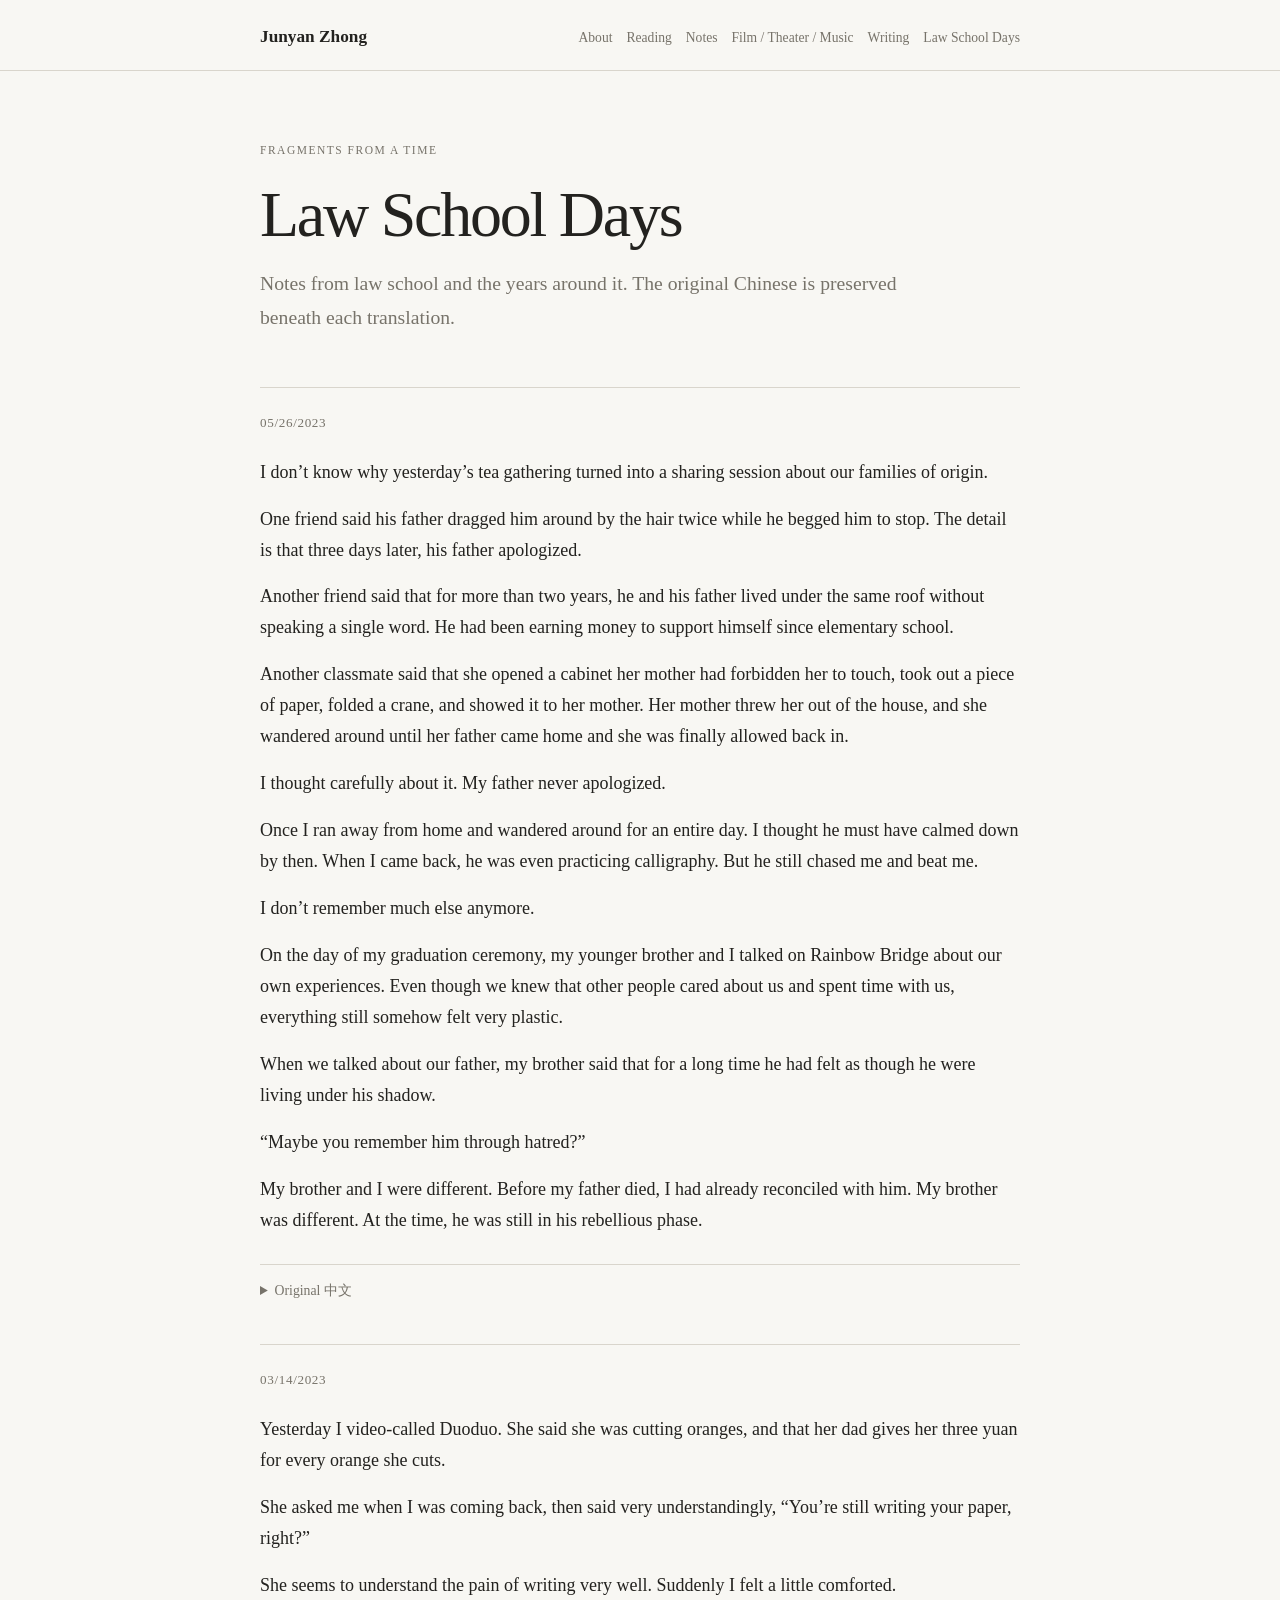
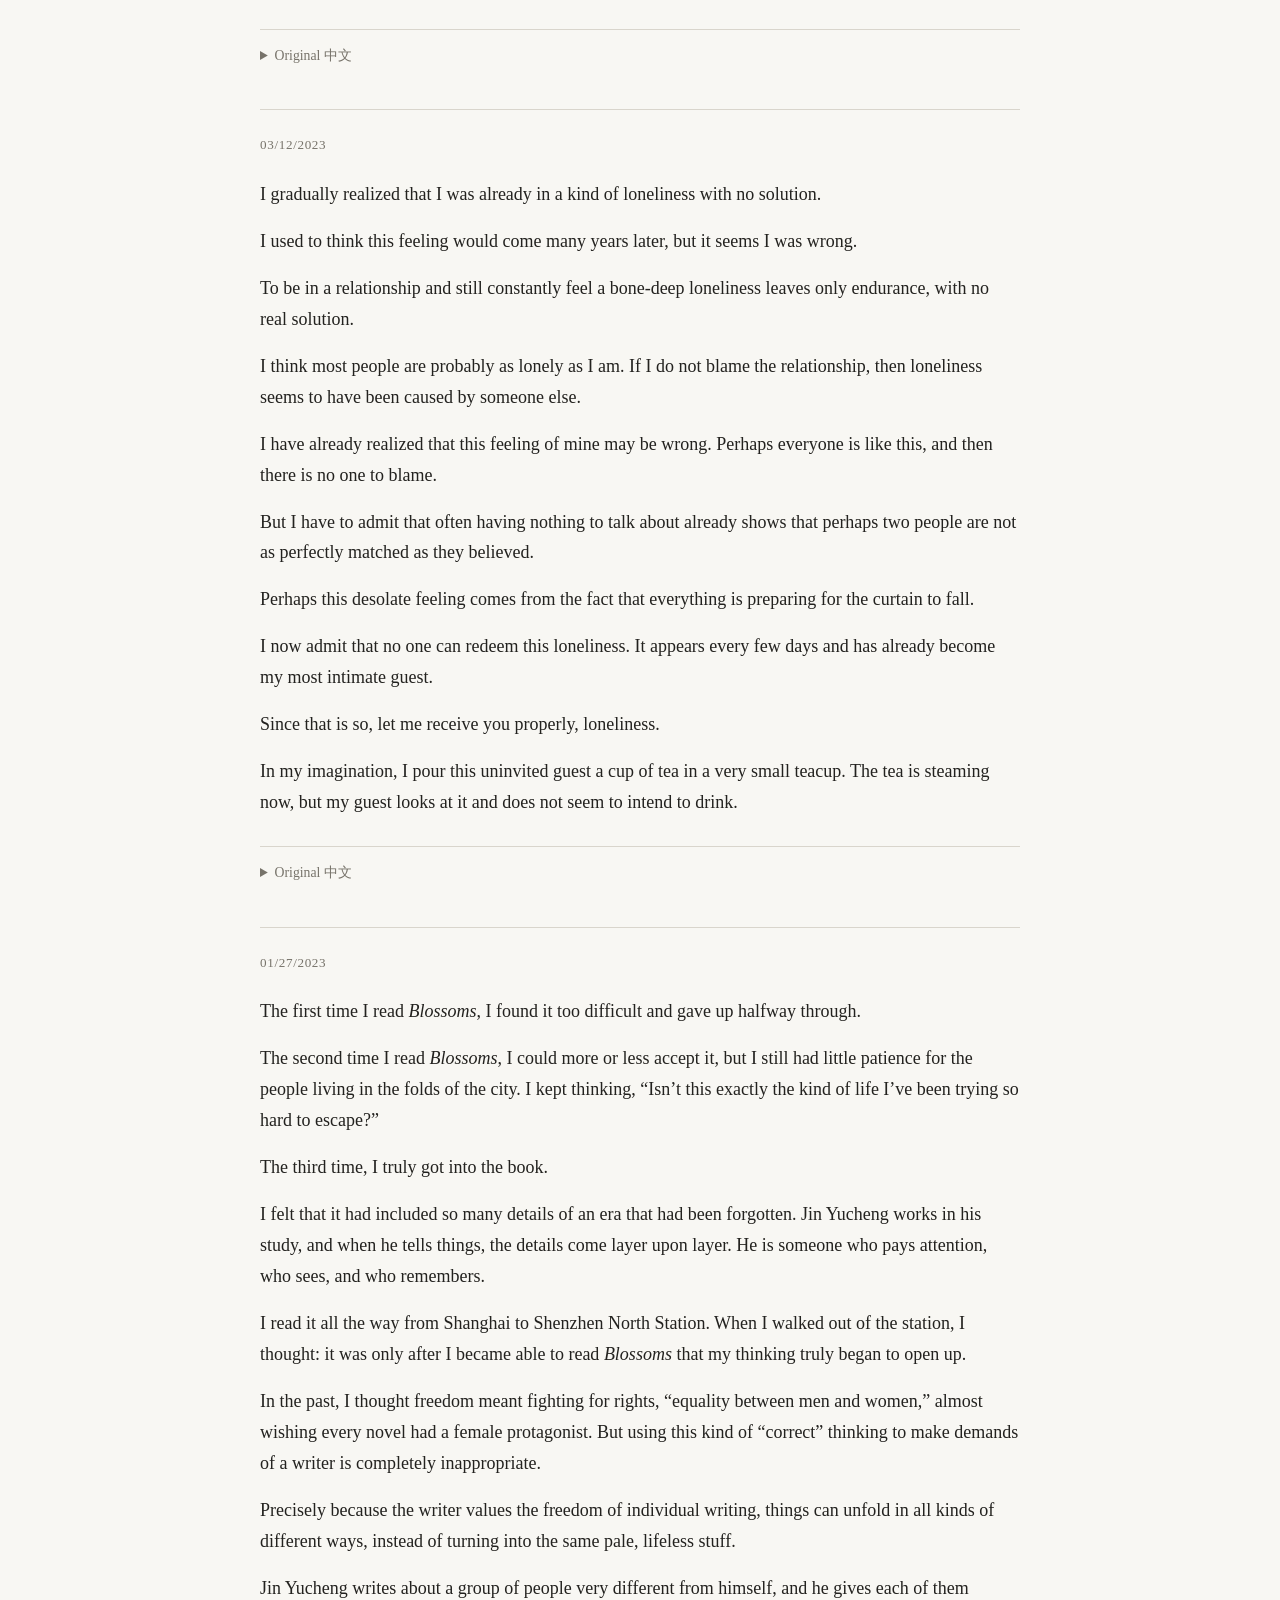
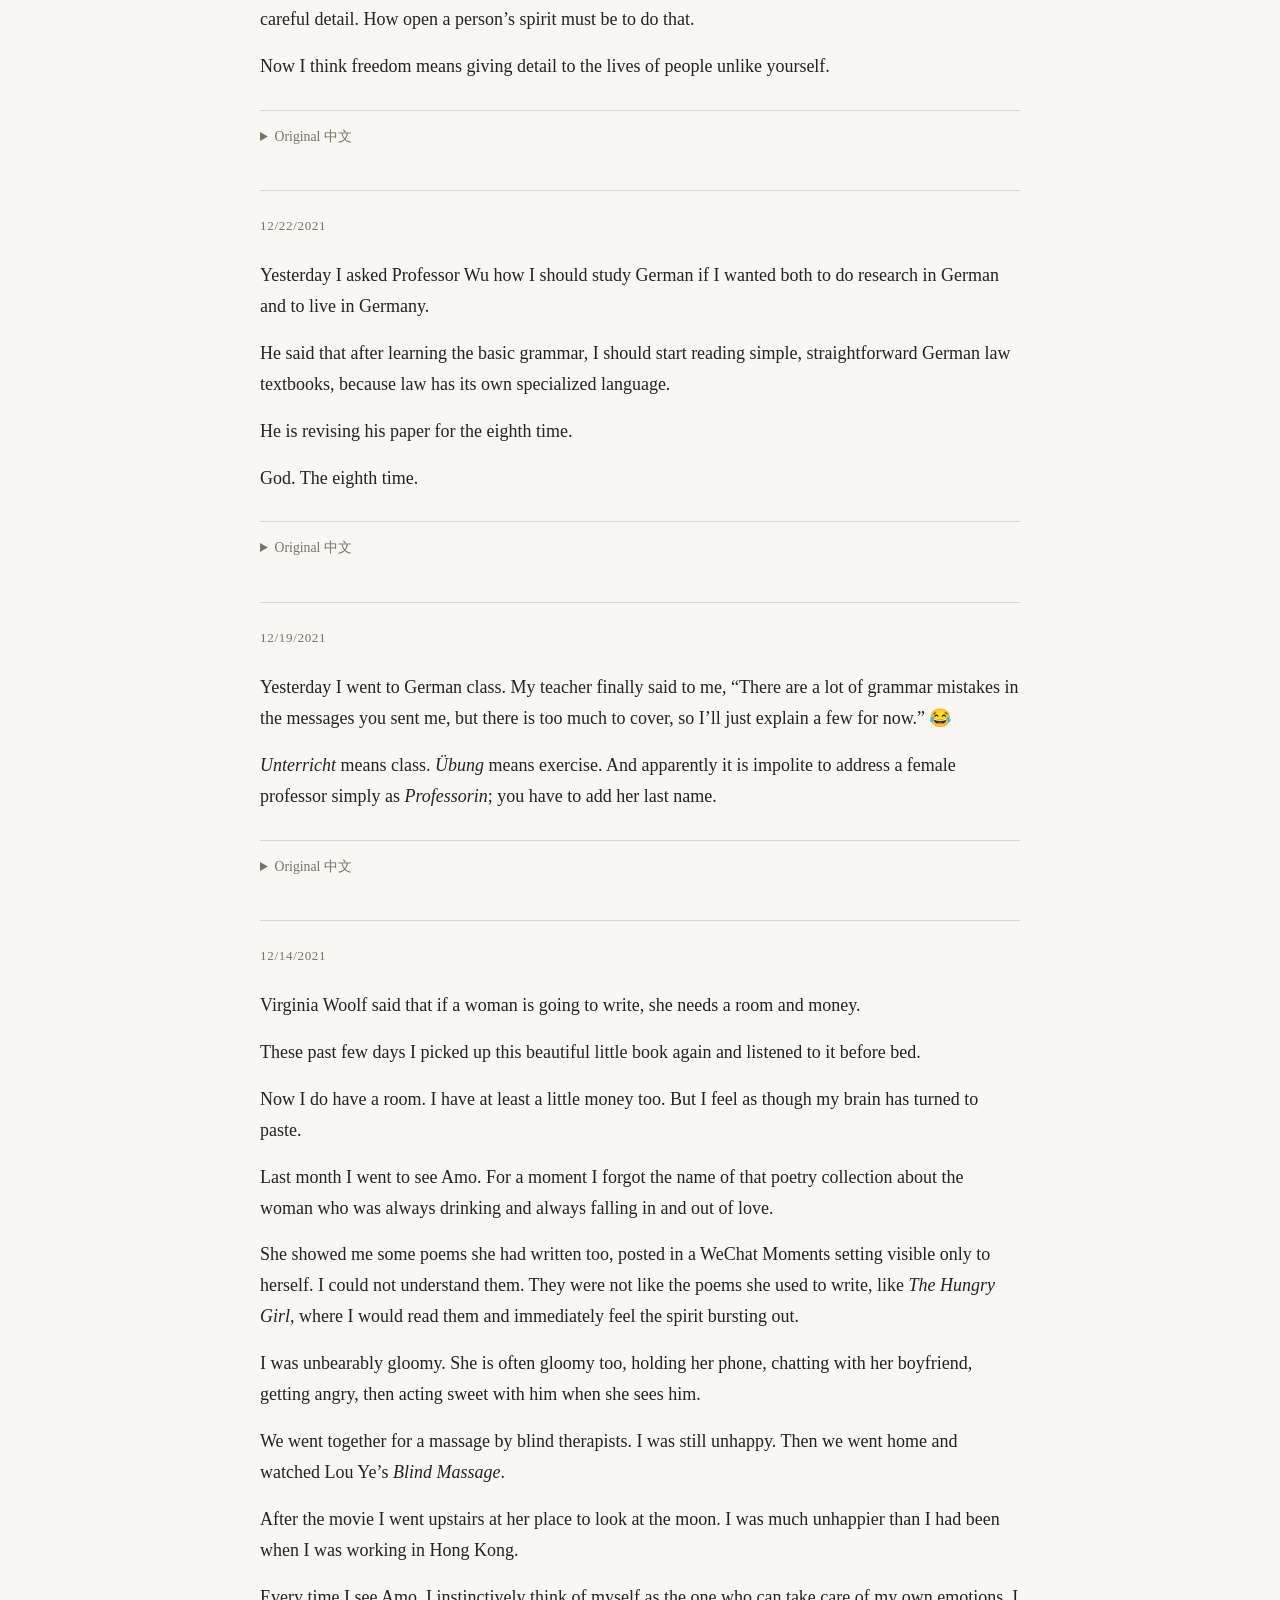
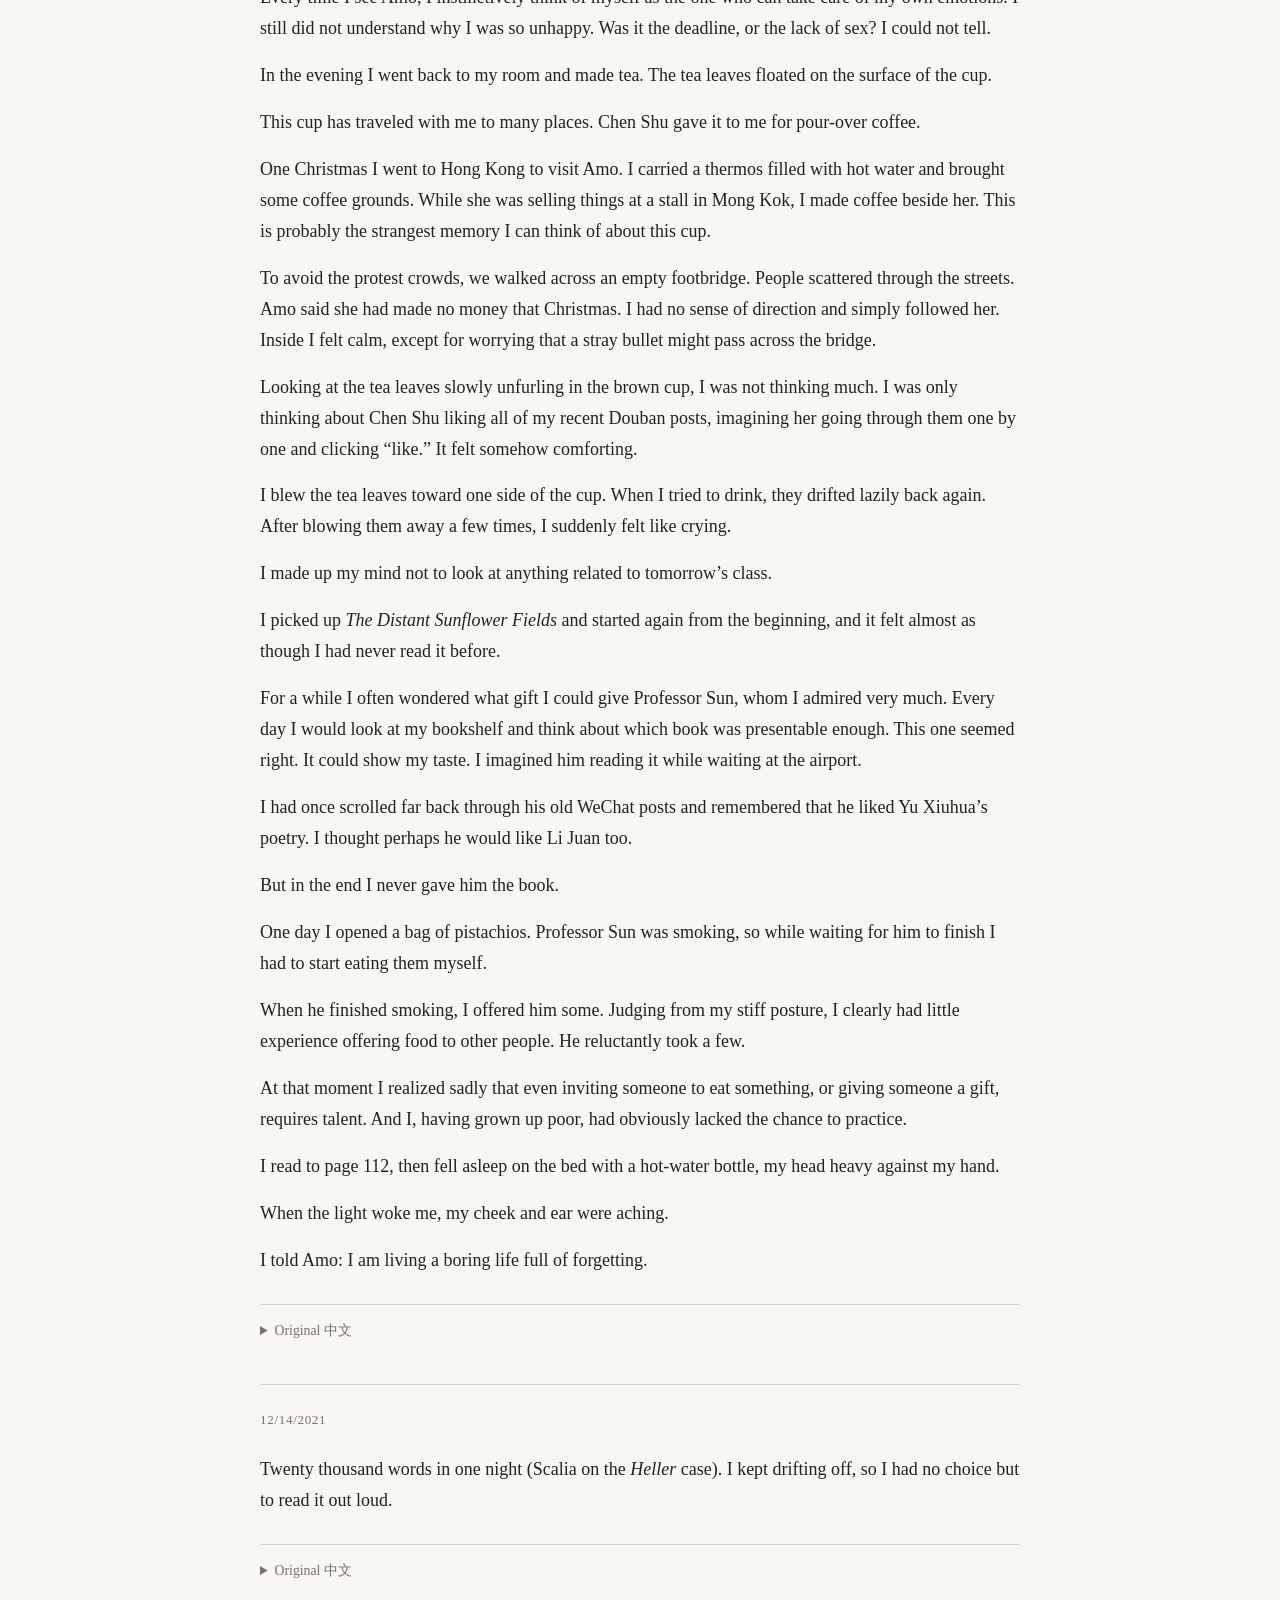
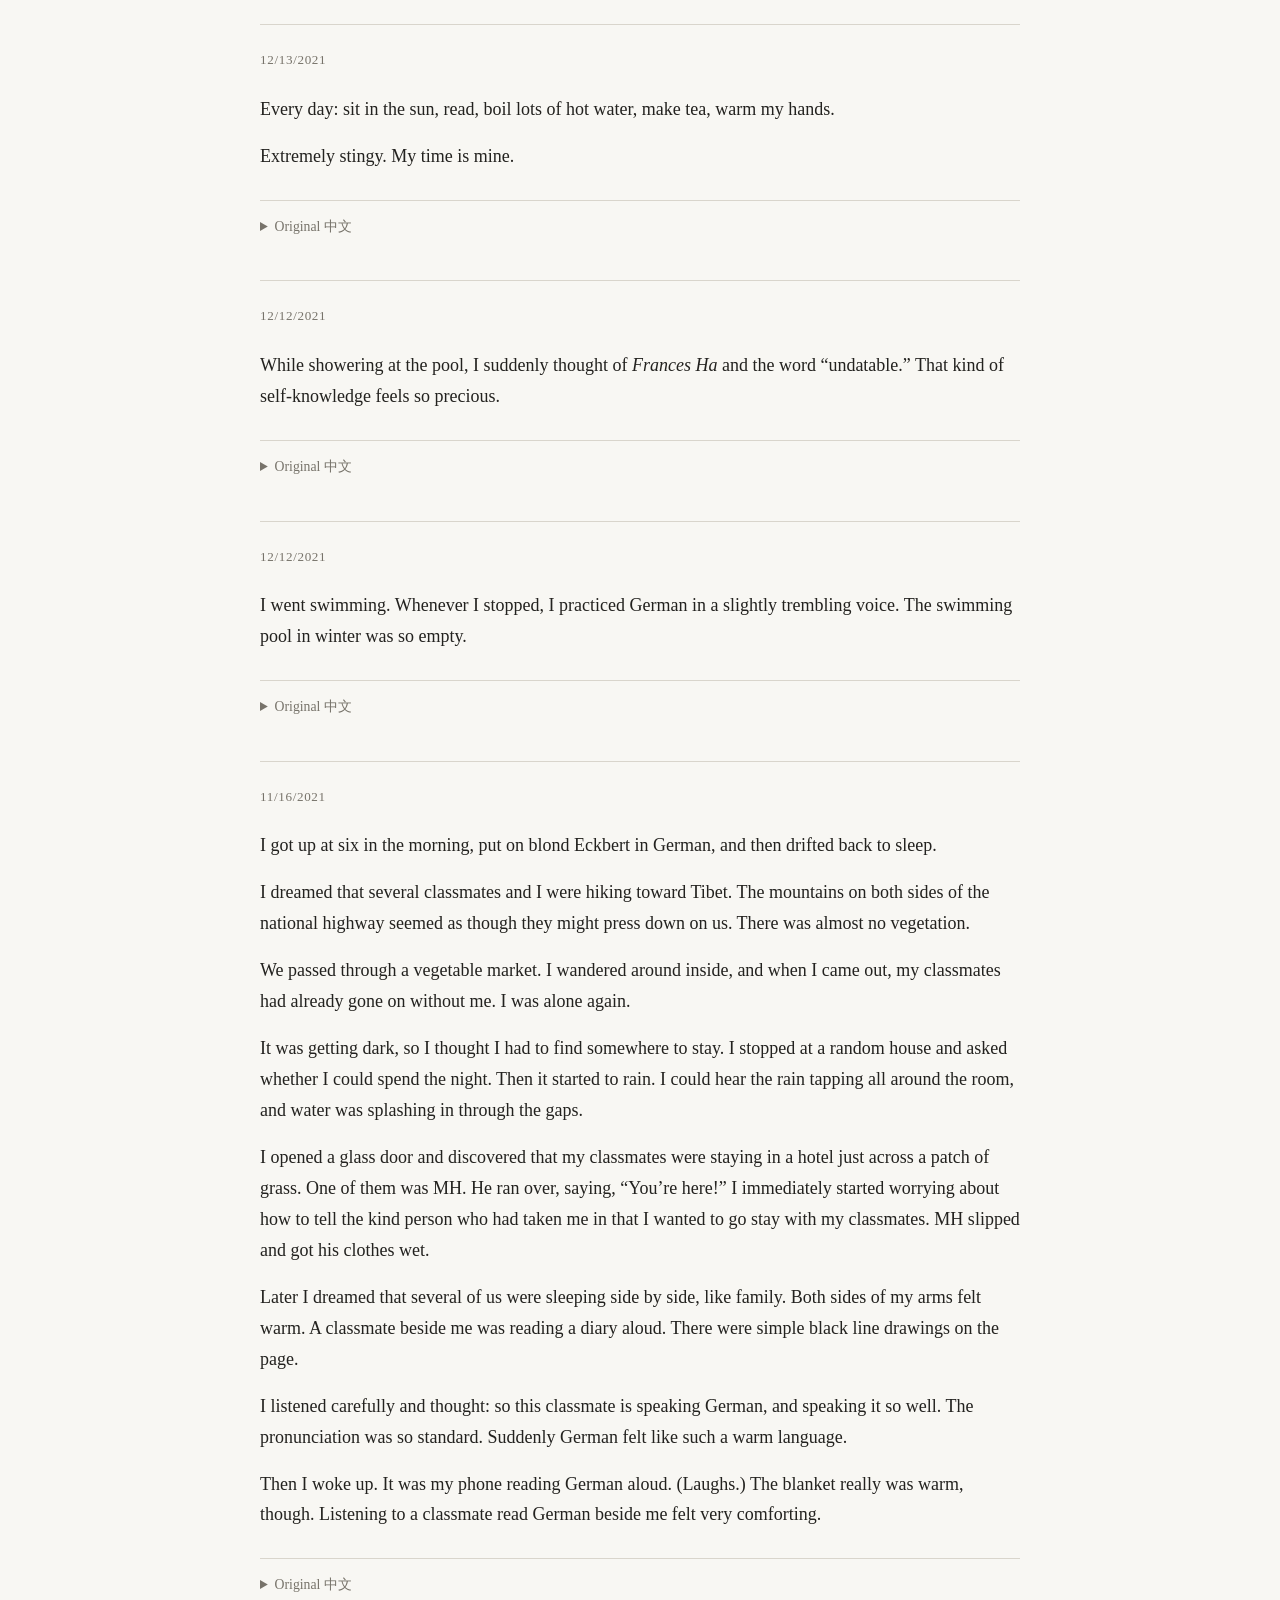
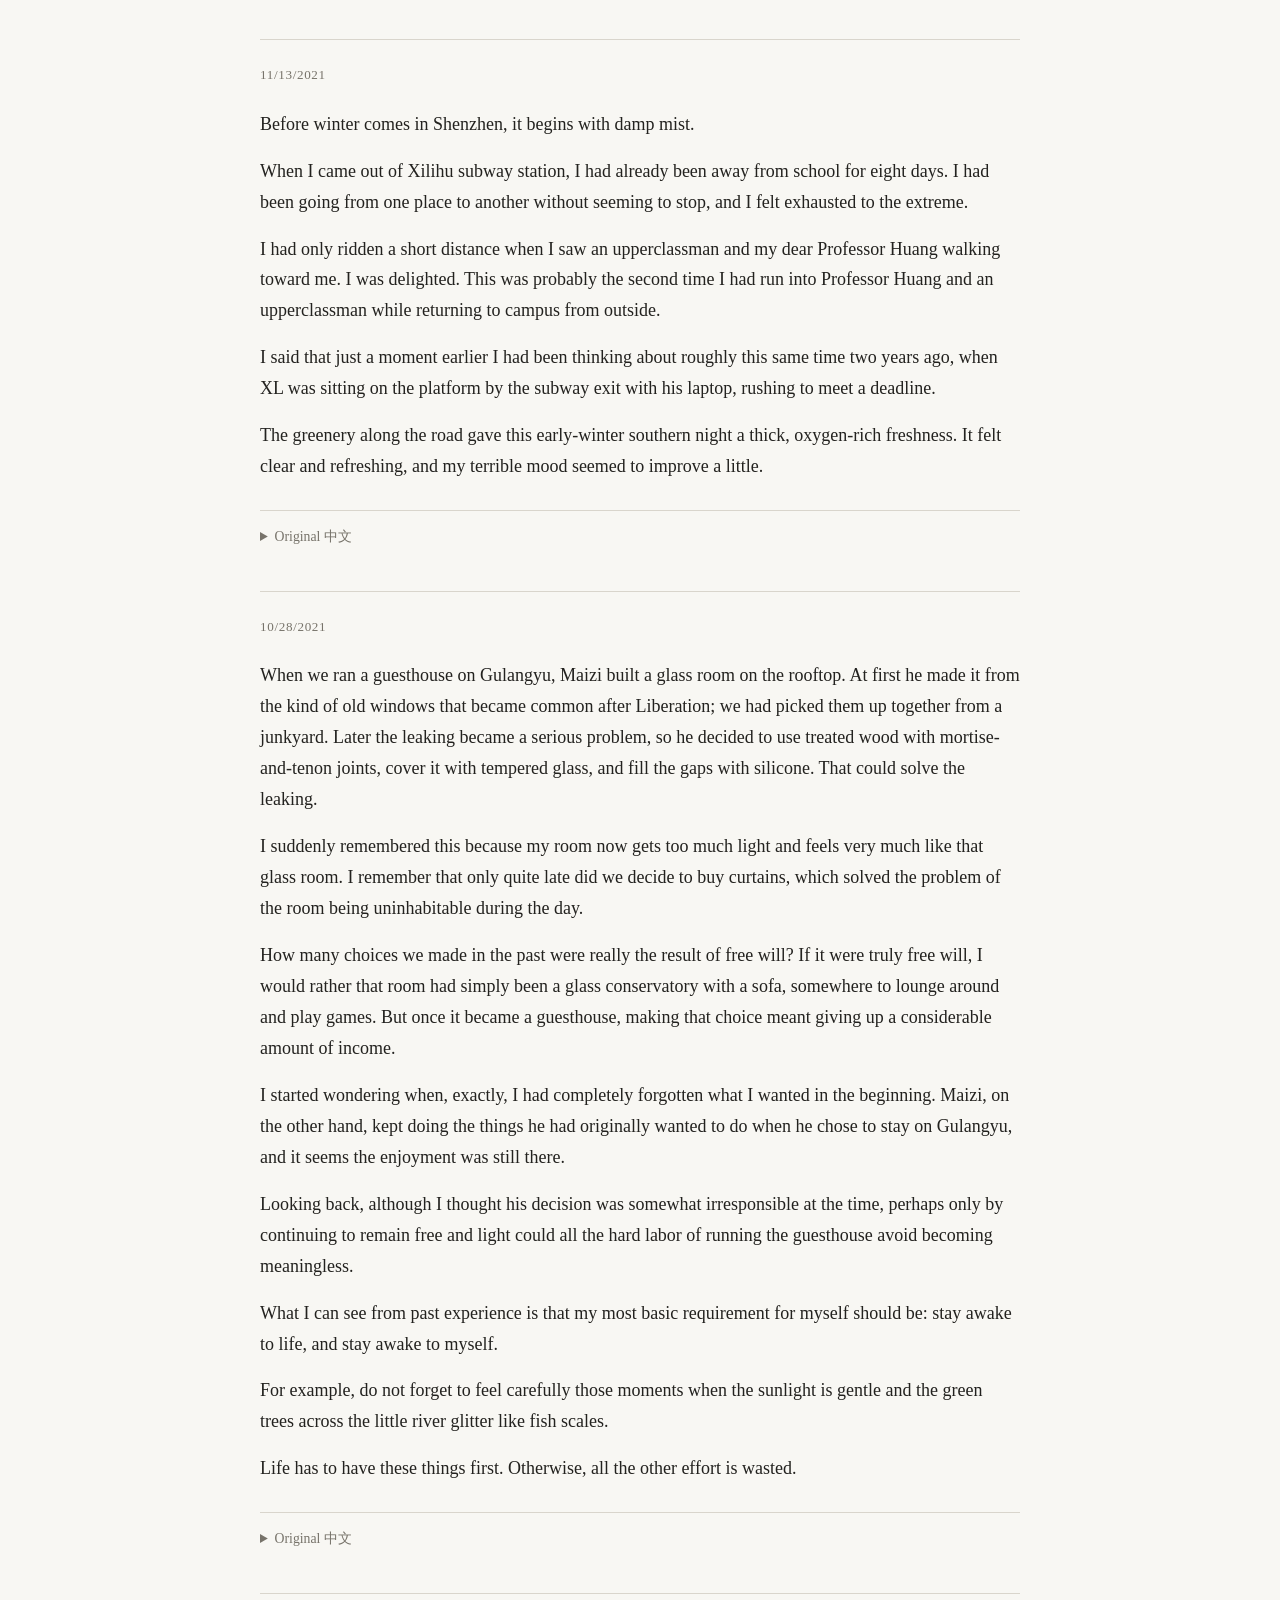
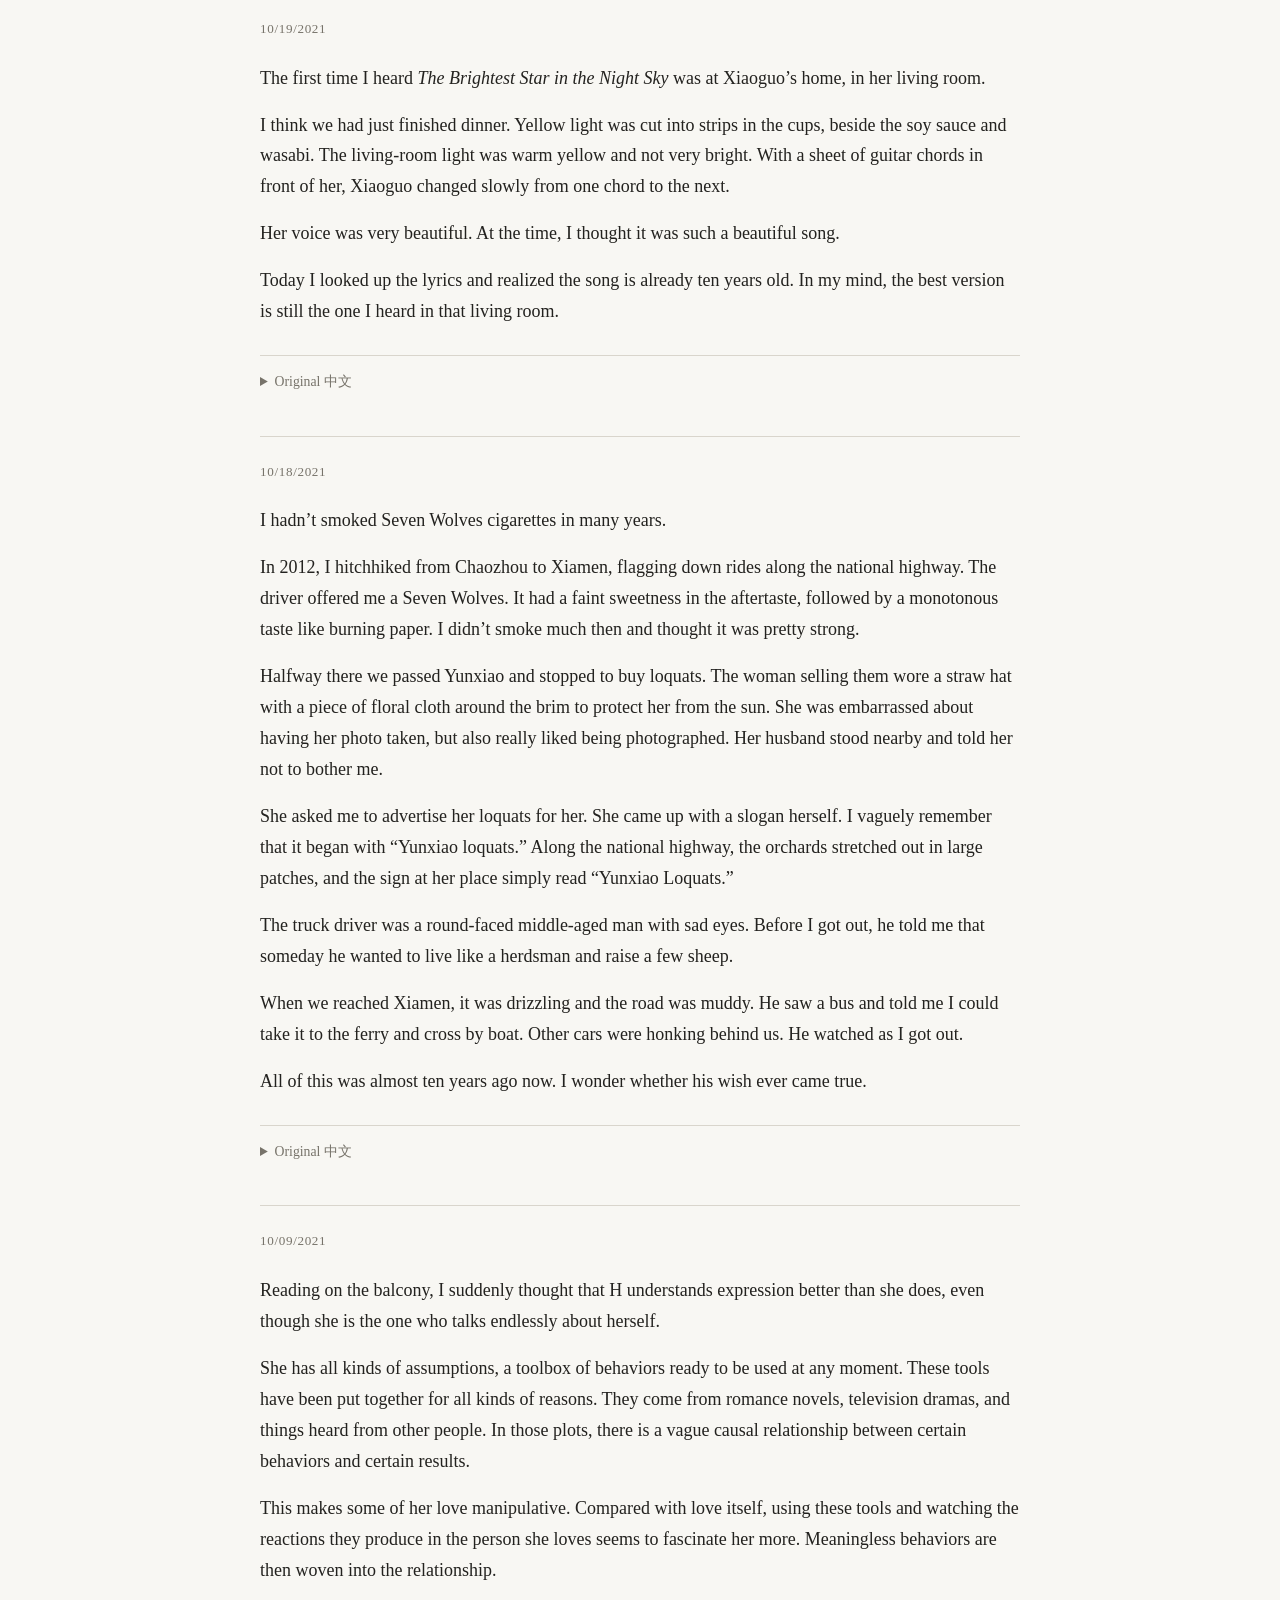
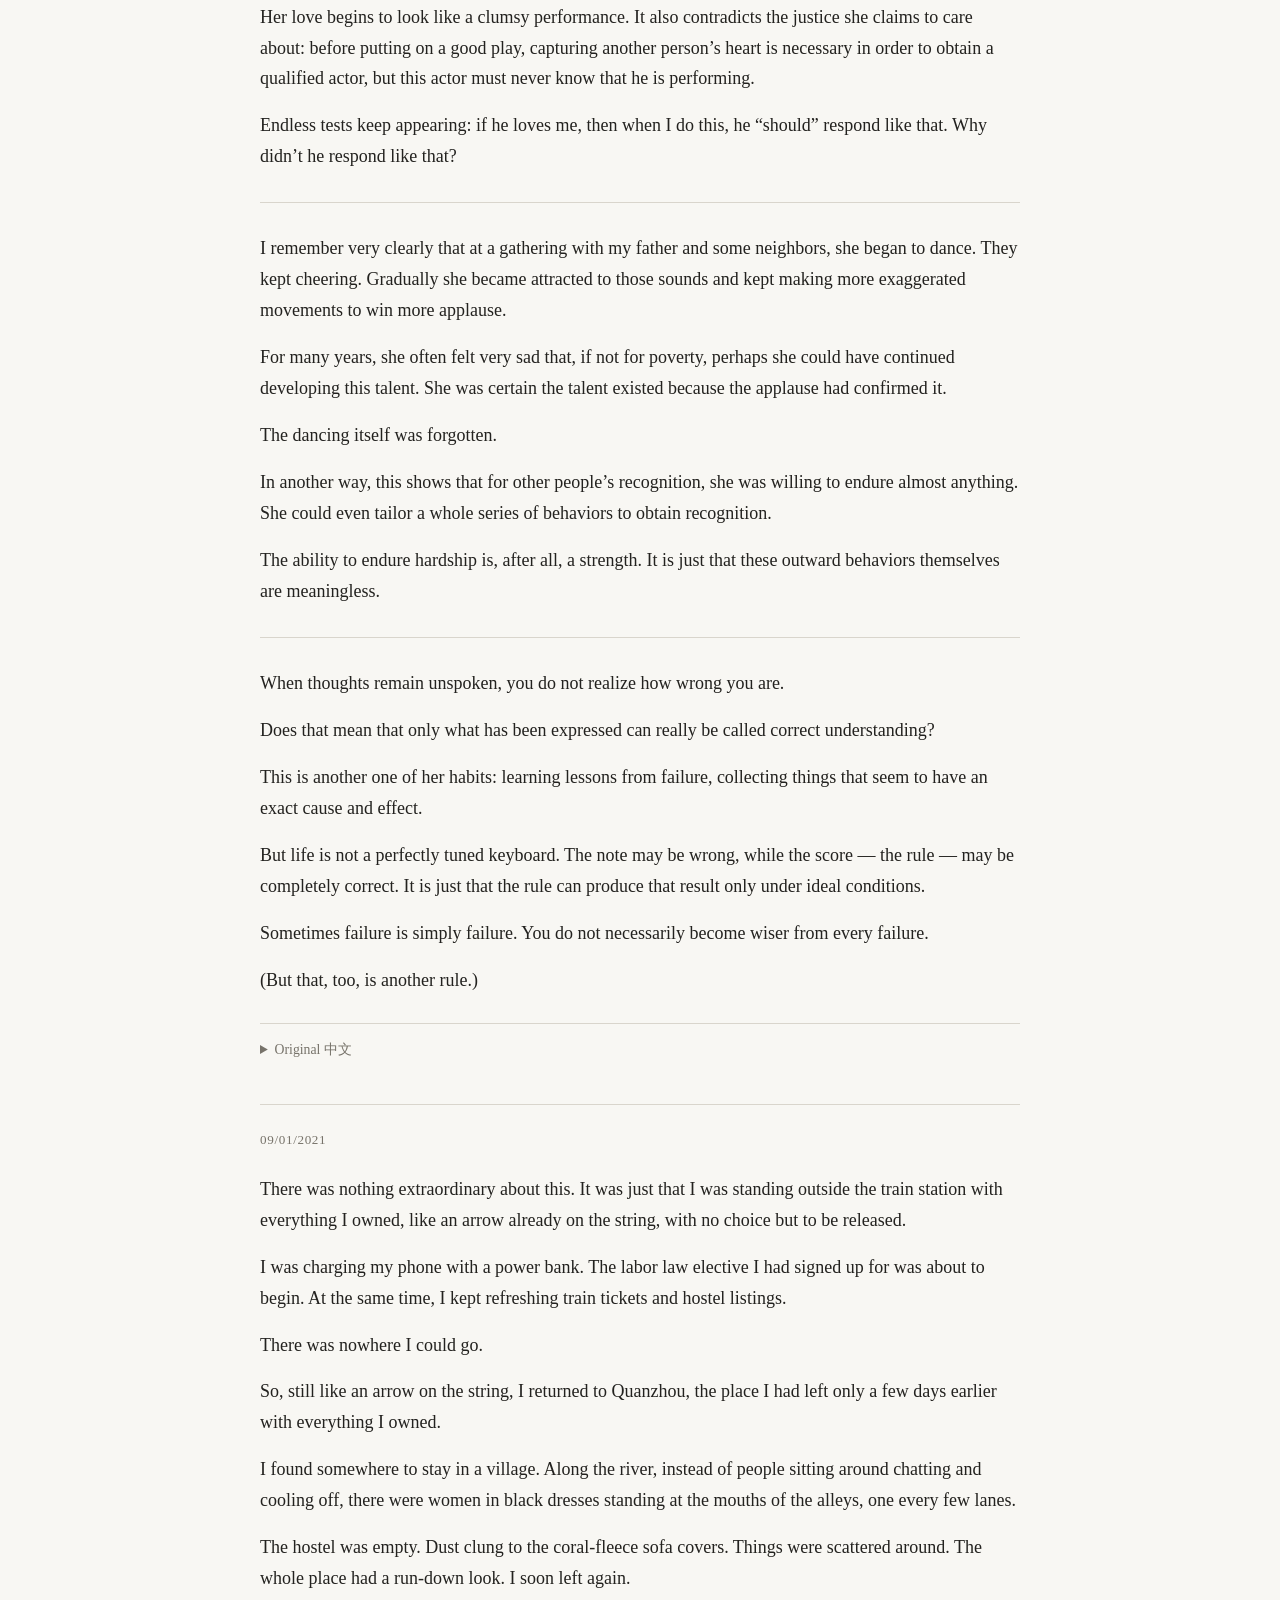
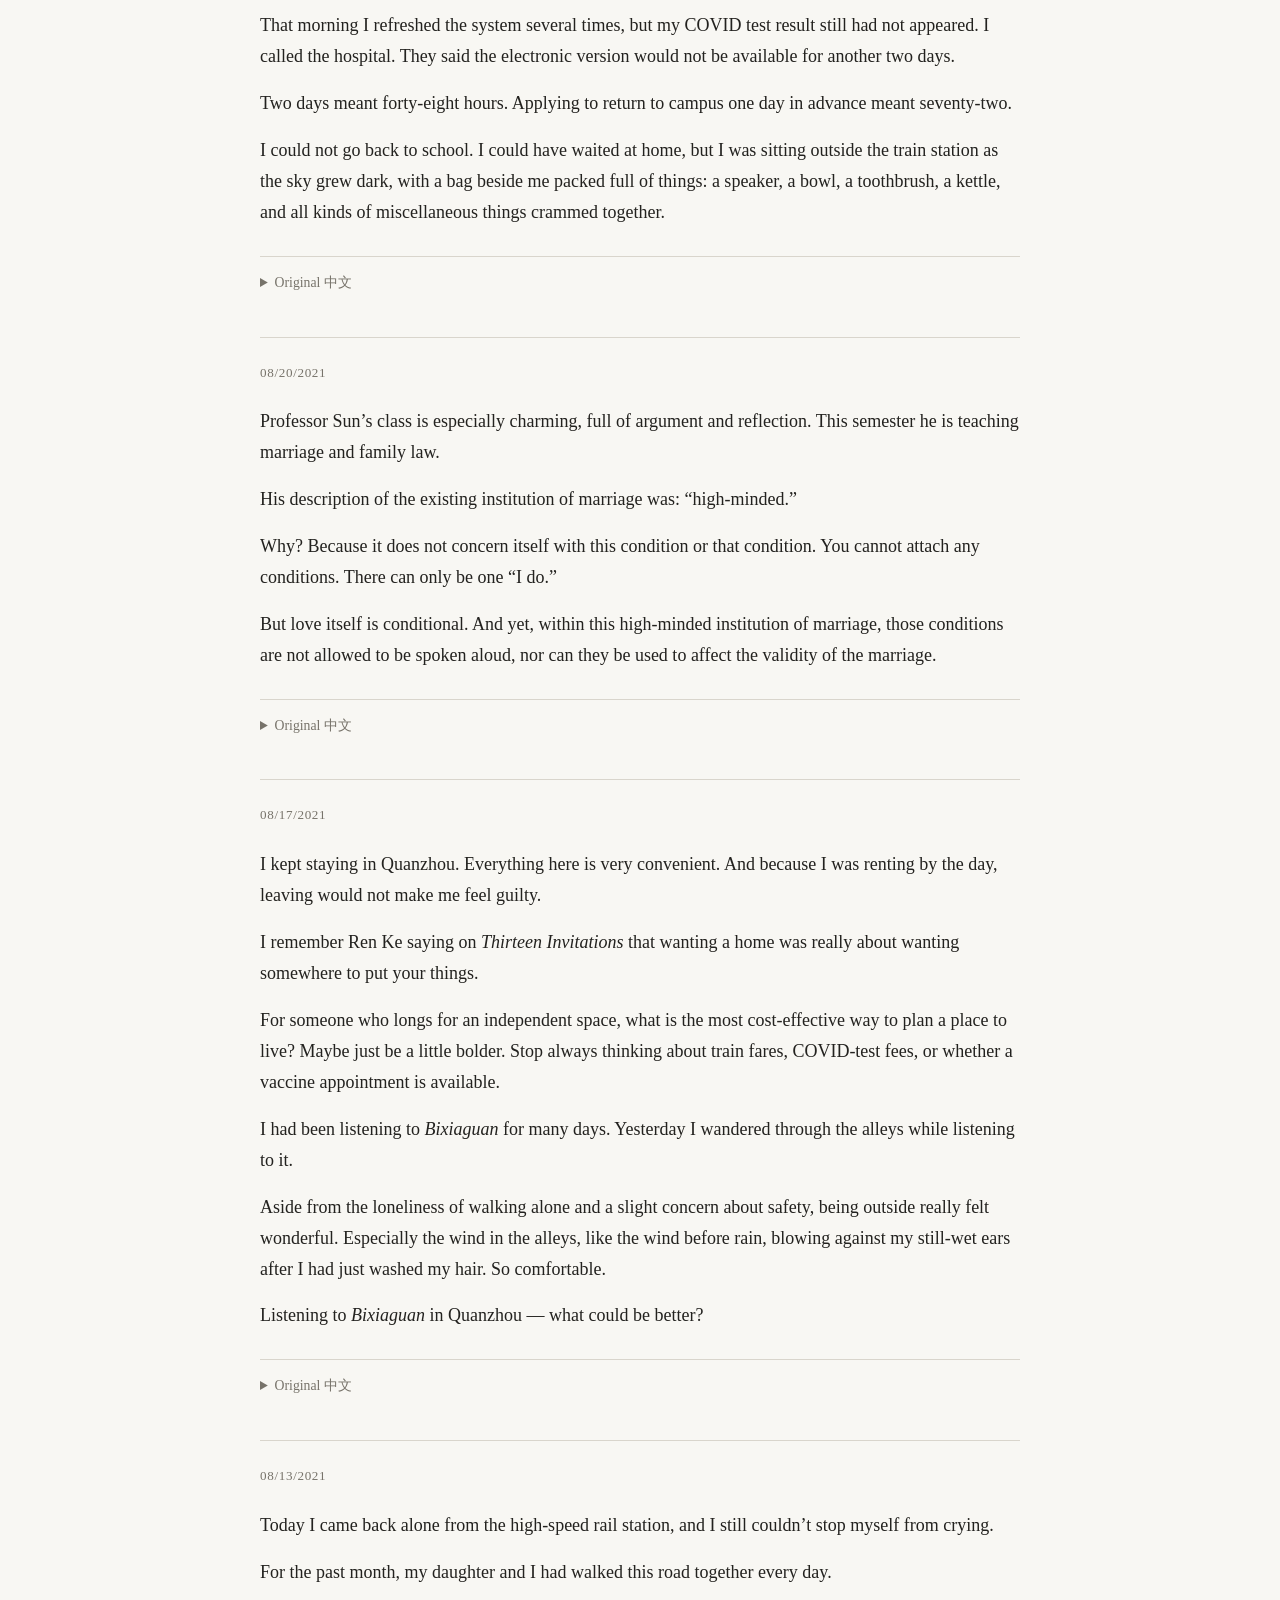
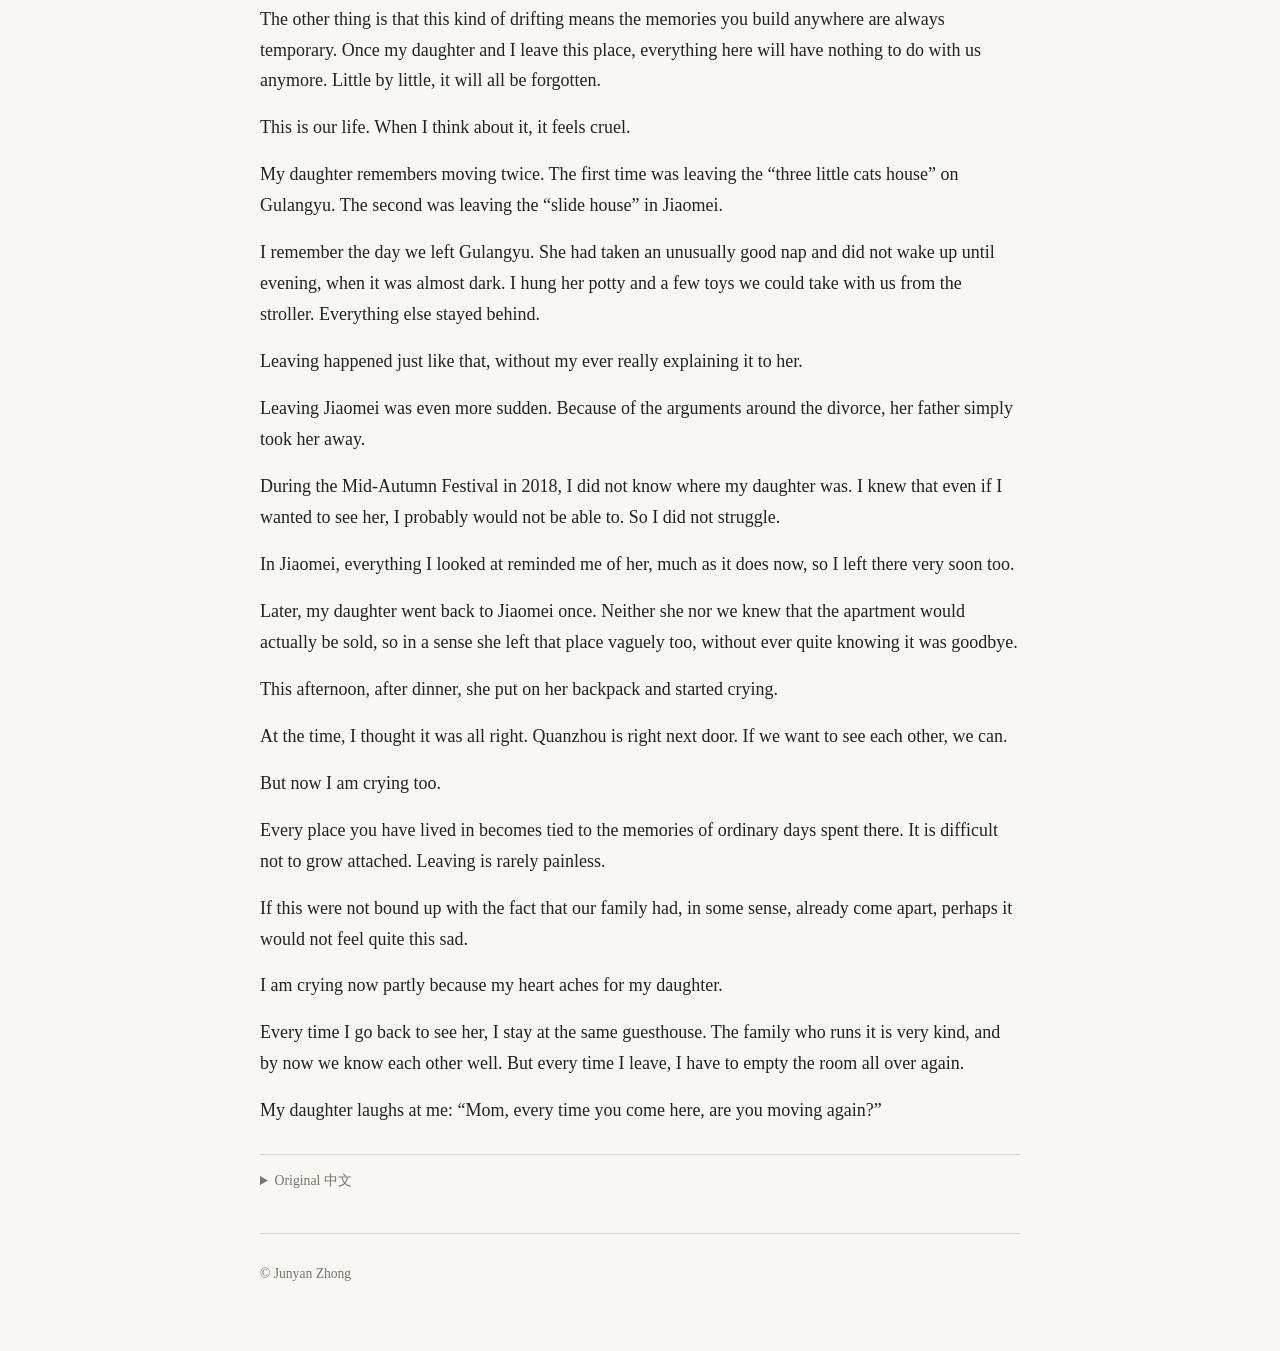
==== law-school-days.html @ b5000767 "Add missing December 14 2021 Woolf note" ====
<!doctype html>
<html lang="en">
<head>
  <meta charset="utf-8" />
  <meta name="viewport" content="width=device-width, initial-scale=1" />
  <meta name="description" content="Law School Days — dated fragments and notes by Junyan Zhong." />
  <title>Law School Days · Junyan Zhong</title>
  <link rel="stylesheet" href="styles.css" />
</head>
<body>
  <header class="site-header">
    <div class="wrap">
      <a class="name" href="index.html">Junyan Zhong</a>
      <nav>
        <a href="index.html#about">About</a>
        <a href="index.html#reading">Reading</a>
        <a href="index.html#notes">Notes</a>
        <a href="index.html#arts">Film / Theater / Music</a>
        <a href="index.html#writing">Writing</a>
        <a href="law-school-days.html" aria-current="page">Law School Days</a>
      </nav>
    </div>
  </header>

  <main class="wrap article-page lawschool-page">
    <p class="eyebrow">Fragments from a time</p>
    <h1>Law School Days</h1>
    <p class="lede">Notes from law school and the years around it. The original Chinese is preserved beneath each translation.</p>

    <div class="note-strip" aria-label="Law School Days entries">

      <article class="note-card">
        <time datetime="2023-05-26">05/26/2023</time>
        <p>I don’t know why yesterday’s tea gathering turned into a sharing session about our families of origin.</p>
        <p>One friend said his father dragged him around by the hair twice while he begged him to stop. The detail is that three days later, his father apologized.</p>
        <p>Another friend said that for more than two years, he and his father lived under the same roof without speaking a single word. He had been earning money to support himself since elementary school.</p>
        <p>Another classmate said that she opened a cabinet her mother had forbidden her to touch, took out a piece of paper, folded a crane, and showed it to her mother. Her mother threw her out of the house, and she wandered around until her father came home and she was finally allowed back in.</p>
        <p>I thought carefully about it. My father never apologized.</p>
        <p>Once I ran away from home and wandered around for an entire day. I thought he must have calmed down by then. When I came back, he was even practicing calligraphy. But he still chased me and beat me.</p>
        <p>I don’t remember much else anymore.</p>
        <p>On the day of my graduation ceremony, my younger brother and I talked on Rainbow Bridge about our own experiences. Even though we knew that other people cared about us and spent time with us, everything still somehow felt very plastic.</p>
        <p>When we talked about our father, my brother said that for a long time he had felt as though he were living under his shadow.</p>
        <p>“Maybe you remember him through hatred?”</p>
        <p>My brother and I were different. Before my father died, I had already reconciled with him. My brother was different. At the time, he was still in his rebellious phase.</p>
        <details><summary>Original 中文</summary><p lang="zh-Hans">昨天的茶话会不知道为什么变成原生家庭经历分享会的。一个朋友说他爸爸拖着头发走了两圈，他一边求饶。细节是三天后道歉了。一个朋友说，两年多同一个屋檐下没有说过一句话（因为小学开始就自己赚钱养活自己），一个同学说碰了妈妈不给打开的柜子，拿了一个折纸折了一只鹤给妈妈看被她赶出家门游荡到等父亲回来才得以回家。我仔细想，我父亲从不道歉。跑出家门游荡了一天以为他消气了，回来还写毛笔字，还是被追着打。其他的都已经不记得了。毕业典礼结束那天和弟弟在彩虹桥说起各自的事情，知道别人和在乎自己和自己相处却还是觉得很塑料。提起父亲他说很长一段时间都好像活在他的阴影之下。“是不是通过恨来记住他”。我和弟弟不同，在他去世前我已经和他和解了，而弟弟不同，当时还在叛逆阶段。</p></details>
      </article>




      <article class="note-card">
        <time datetime="2023-03-14">03/14/2023</time>
        <p>Yesterday I video-called Duoduo. She said she was cutting oranges, and that her dad gives her three yuan for every orange she cuts.</p>
        <p>She asked me when I was coming back, then said very understandingly, “You’re still writing your paper, right?”</p>
        <p>She seems to understand the pain of writing very well. Suddenly I felt a little comforted.</p>
        <details><summary>Original 中文</summary><p lang="zh-Hans">昨天给堆堆视频，她说正在切橙子，切一个橙子爸爸给她三元。她问我什么时候回，但是又很理解地说，你还在写论文吧？她似乎十分了解写作的痛苦，突然觉得有点治愈。</p></details>
      </article>


      <article class="note-card">
        <time datetime="2023-03-12">03/12/2023</time>
        <p>I gradually realized that I was already in a kind of loneliness with no solution.</p>
        <p>I used to think this feeling would come many years later, but it seems I was wrong.</p>
        <p>To be in a relationship and still constantly feel a bone-deep loneliness leaves only endurance, with no real solution.</p>
        <p>I think most people are probably as lonely as I am. If I do not blame the relationship, then loneliness seems to have been caused by someone else.</p>
        <p>I have already realized that this feeling of mine may be wrong. Perhaps everyone is like this, and then there is no one to blame.</p>
        <p>But I have to admit that often having nothing to talk about already shows that perhaps two people are not as perfectly matched as they believed.</p>
        <p>Perhaps this desolate feeling comes from the fact that everything is preparing for the curtain to fall.</p>
        <p>I now admit that no one can redeem this loneliness. It appears every few days and has already become my most intimate guest.</p>
        <p>Since that is so, let me receive you properly, loneliness.</p>
        <p>In my imagination, I pour this uninvited guest a cup of tea in a very small teacup. The tea is steaming now, but my guest looks at it and does not seem to intend to drink.</p>
        <details><summary>Original 中文</summary><p lang="zh-Hans">我渐渐意识到，我已经在一种无解的孤独中。过去我总以为这种感觉会多年以后才到来，但是看来我错了。在恋爱中却时时感受到一种刻骨的孤独，唯有忍耐，没有任何解决之道。我想，大部分人都如我这般孤独吧，只是不把过错归结为恋爱的话，孤独似乎是被他人造成的。我已经意识到我的这种感受可能是错的，恐怕大家都如此，就不好责怪了。但是必须承认，很多时候没有共同话题已经显示，或许两人之间并没有自己所相信的那样天造地设。冷清的感觉大概就是因为一切都在准备谢幕吧。我现在承认，没有谁能够救赎这种孤独，隔三差五地出现，已经成为我最亲密的客人。既然如此，请让我好好招待你吧？孤独。我在想象中给这个不速之客倒了一杯茶，用极小的茶杯，这会儿，茶正在冒热气，但是我的客人看了看，没有打算喝的样子。</p></details>
      </article>

      <article class="note-card">
        <time datetime="2023-01-27">01/27/2023</time>
        <p>The first time I read <em>Blossoms</em>, I found it too difficult and gave up halfway through.</p>
        <p>The second time I read <em>Blossoms</em>, I could more or less accept it, but I still had little patience for the people living in the folds of the city. I kept thinking, “Isn’t this exactly the kind of life I’ve been trying so hard to escape?”</p>
        <p>The third time, I truly got into the book.</p>
        <p>I felt that it had included so many details of an era that had been forgotten. Jin Yucheng works in his study, and when he tells things, the details come layer upon layer. He is someone who pays attention, who sees, and who remembers.</p>
        <p>I read it all the way from Shanghai to Shenzhen North Station. When I walked out of the station, I thought: it was only after I became able to read <em>Blossoms</em> that my thinking truly began to open up.</p>
        <p>In the past, I thought freedom meant fighting for rights, “equality between men and women,” almost wishing every novel had a female protagonist. But using this kind of “correct” thinking to make demands of a writer is completely inappropriate.</p>
        <p>Precisely because the writer values the freedom of individual writing, things can unfold in all kinds of different ways, instead of turning into the same pale, lifeless stuff.</p>
        <p>Jin Yucheng writes about a group of people very different from himself, and he gives each of them careful detail. How open a person’s spirit must be to do that.</p>
        <p>Now I think freedom means giving detail to the lives of people unlike yourself.</p>
        <details><summary>Original 中文</summary><p lang="zh-Hans">第一次看《繁花》，觉得太难读，半途而废。第二次读《繁花》 ，能大概接受，但是对于城市褶皱中的人，还是不太宽容，觉得“这不就是我拼命想要逃离的生活吗？”第三次读，真的读进去了。我觉得很多时代被遗忘的细节都被囊括进来了。金宇澄工作在书斋，讲起事情来细节重重叠叠，是一个有心人啊，会看，会记。从上海一路看到深圳北站。出站的时候我想，从我能看繁花之后，我的思考才真正开放起来。过去我以为的自由，是争取权利，“男女平等”，恨不得小说都是女主角。但是这种正确的思考用来要求作者，就一点都不合适啊！恰恰是因为作者看重个人书写的自由，所以就能各个不同地延展开去，不是黄茅白苇那些狗屁东西。而金宇澄描写和他非常不同的一群人，各个都描写得周到，这心气得有多开阔啊……我现在觉得自由是给予与自己不同的人的生活以细节。</p></details>
      </article>


      <article class="note-card">
        <time datetime="2021-12-22">12/22/2021</time>
        <p>Yesterday I asked Professor Wu how I should study German if I wanted both to do research in German and to live in Germany.</p>
        <p>He said that after learning the basic grammar, I should start reading simple, straightforward German law textbooks, because law has its own specialized language.</p>
        <p>He is revising his paper for the eighth time.</p>
        <p>God. The eighth time.</p>
        <details><summary>Original 中文</summary><p lang="zh-Hans">昨天问吴老师，如果又想用德语研究又想去德国生活，该怎么学德语。他说，学了基本语法之后开始看简单明了的德语法学教科书，因为法律有法律的用语。他正在改第八遍论文，天，第八遍。</p></details>
      </article>

      <article class="note-card">
        <time datetime="2021-12-19">12/19/2021</time>
        <p>Yesterday I went to German class. My teacher finally said to me, “There are a lot of grammar mistakes in the messages you sent me, but there is too much to cover, so I’ll just explain a few for now.” 😂</p>
        <p><em>Unterricht</em> means class. <em>Übung</em> means exercise. And apparently it is impolite to address a female professor simply as <em>Professorin</em>; you have to add her last name.</p>
        <details><summary>Original 中文</summary><p lang="zh-Hans">昨天去上德语课，我老师终于和我说，你给我发的信息有很多语法错误，但是涉及的内容太多，我现在就和你讲几个😂 课程是Unterricht，Übung是练习。。。直呼Professorin不礼貌，后面要加姓氏</p></details>
      </article>


      <article class="note-card">
        <time datetime="2021-12-14">12/14/2021</time>
        <p>Virginia Woolf said that if a woman is going to write, she needs a room and money.</p>
        <p>These past few days I picked up this beautiful little book again and listened to it before bed.</p>
        <p>Now I do have a room. I have at least a little money too. But I feel as though my brain has turned to paste.</p>
        <p>Last month I went to see Amo. For a moment I forgot the name of that poetry collection about the woman who was always drinking and always falling in and out of love.</p>
        <p>She showed me some poems she had written too, posted in a WeChat Moments setting visible only to herself. I could not understand them. They were not like the poems she used to write, like <em>The Hungry Girl</em>, where I would read them and immediately feel the spirit bursting out.</p>
        <p>I was unbearably gloomy. She is often gloomy too, holding her phone, chatting with her boyfriend, getting angry, then acting sweet with him when she sees him.</p>
        <p>We went together for a massage by blind therapists. I was still unhappy. Then we went home and watched Lou Ye’s <em>Blind Massage</em>.</p>
        <p>After the movie I went upstairs at her place to look at the moon. I was much unhappier than I had been when I was working in Hong Kong.</p>
        <p>Every time I see Amo, I instinctively think of myself as the one who can take care of my own emotions. I still did not understand why I was so unhappy. Was it the deadline, or the lack of sex? I could not tell.</p>
        <p>In the evening I went back to my room and made tea. The tea leaves floated on the surface of the cup.</p>
        <p>This cup has traveled with me to many places. Chen Shu gave it to me for pour-over coffee.</p>
        <p>One Christmas I went to Hong Kong to visit Amo. I carried a thermos filled with hot water and brought some coffee grounds. While she was selling things at a stall in Mong Kok, I made coffee beside her. This is probably the strangest memory I can think of about this cup.</p>
        <p>To avoid the protest crowds, we walked across an empty footbridge. People scattered through the streets. Amo said she had made no money that Christmas. I had no sense of direction and simply followed her. Inside I felt calm, except for worrying that a stray bullet might pass across the bridge.</p>
        <p>Looking at the tea leaves slowly unfurling in the brown cup, I was not thinking much. I was only thinking about Chen Shu liking all of my recent Douban posts, imagining her going through them one by one and clicking “like.” It felt somehow comforting.</p>
        <p>I blew the tea leaves toward one side of the cup. When I tried to drink, they drifted lazily back again. After blowing them away a few times, I suddenly felt like crying.</p>
        <p>I made up my mind not to look at anything related to tomorrow’s class.</p>
        <p>I picked up <em>The Distant Sunflower Fields</em> and started again from the beginning, and it felt almost as though I had never read it before.</p>
        <p>For a while I often wondered what gift I could give Professor Sun, whom I admired very much. Every day I would look at my bookshelf and think about which book was presentable enough. This one seemed right. It could show my taste. I imagined him reading it while waiting at the airport.</p>
        <p>I had once scrolled far back through his old WeChat posts and remembered that he liked Yu Xiuhua’s poetry. I thought perhaps he would like Li Juan too.</p>
        <p>But in the end I never gave him the book.</p>
        <p>One day I opened a bag of pistachios. Professor Sun was smoking, so while waiting for him to finish I had to start eating them myself.</p>
        <p>When he finished smoking, I offered him some. Judging from my stiff posture, I clearly had little experience offering food to other people. He reluctantly took a few.</p>
        <p>At that moment I realized sadly that even inviting someone to eat something, or giving someone a gift, requires talent. And I, having grown up poor, had obviously lacked the chance to practice.</p>
        <p>I read to page 112, then fell asleep on the bed with a hot-water bottle, my head heavy against my hand.</p>
        <p>When the light woke me, my cheek and ear were aching.</p>
        <p>I told Amo: I am living a boring life full of forgetting.</p>
        <details><summary>Original 中文</summary><p lang="zh-Hans">伍尔夫说，如果一个女人要写作，她必须要有一个房间，还有钱。我这几天拿起这本精致的书，睡前听。我现在有房间，至少也还有一点点钱，但我觉得自己脑子是一些浆糊。上个月去看阿mo，一时忘了那个总在喝酒总在失恋的诗集的名字。她也拿她写的诗给我看，放在自己可见的朋友圈里，我看不懂，不像她过去写的饥渴女郎，一看就觉得灵性迸发。<br><br>我阴郁无比，她也常常阴郁，拿着手机，一会和男友聊天，发怒，见到男友撒娇。我们一起去做盲人推拿，我仍旧不开心，然后我们回家一起看了娄烨的推拿。看完电影我去她家楼上看月亮，我比我香港打工时候要不快乐多了。我每次见到阿mo都自觉自己是能照顾好自己的情绪的那一个，我一直不明白自己为什么那么不开心。是DDL还是缺少性生活说不清。<br><br>傍晚回到房间，我泡茶，茶叶浮在杯子上面。这个杯子和我去过很多地方，陈树送我做手冲。有一次圣诞节，我去H*K找阿mo，保温壶里装一瓶开水，带了一些咖啡粉，和她在旺角一边摆摊一边冲咖啡——这是我能想到的关于这个杯子的最奇妙的经历。为了躲避游行的人，我们走过空旷的天桥，街道人群四散，阿mo说今年圣诞节什么钱都没赚到，我不认路完全跟着她走，内心平静。除了在混乱中担心有流弹穿过天桥。<br><br>看着茶色杯子里一点点舒展的茶叶，我没有想那么多，只是想着陈树给我新近所有的广播点赞，想着她一条一条地点赞，似乎是一种安慰似的，我吹着茶叶往杯子的一端，等我喝的时候，茶叶又懒散地飘回来，吹了几下，居然要流泪。<br><br>打定主意是不看明天课程相关的内容了。拿着《遥远的向日葵地》再从头看，发现自己似乎又没看过那般。有一阵子常常想送敬爱的孙老师什么礼物好，天天想着书架上拿得出手的，似乎就这本了，能体现我的品味，想象老师在机场候机可以看。我曾经翻看老师久远的朋友圈，记得他喜欢余秀华的诗，大概李娟的书他也会喜欢吧。可是我终究没有送出去。有一天我打开一包开心果，老师在抽烟，等他抽完之前，我只好自己开始吃。看他抽完烟，我请他吃一点，大概从我僵硬的姿势看来，我没有请人吃东西的经验，他勉强地拿过几颗。那一刻我悲哀地发现，请人吃东西、送人礼物也需要天分，而贫穷的我后天显然也缺乏锻炼。<br><br>我看完112页，拿着热水袋在被子上睡着，头沉沉地压着我的手，到了我被灯光亮醒的时候，我觉得我脸颊和耳朵发痛。我和阿mo说，我过着一种失忆的无聊生活。</p></details>
      </article>

      <article class="note-card">
        <time datetime="2021-12-14">12/14/2021</time>
        <p>Twenty thousand words in one night (Scalia on the <em>Heller</em> case). I kept drifting off, so I had no choice but to read it out loud.</p>
        <details><summary>Original 中文</summary><p lang="zh-Hans">一个晚上读两万字（Scalia on Heller case），拼命走神，只好念出来。</p></details>
      </article>

      <article class="note-card">
        <time datetime="2021-12-13">12/13/2021</time>
        <p>Every day: sit in the sun, read, boil lots of hot water, make tea, warm my hands.</p>
        <p>Extremely stingy. My time is mine.</p>
        <details><summary>Original 中文</summary><p lang="zh-Hans">每天晒太阳，看书，烧很多热水，泡茶，暖手<br>极度吝啬，时间是我的</p></details>
      </article>

      <article class="note-card">
        <time datetime="2021-12-12">12/12/2021</time>
        <p>While showering at the pool, I suddenly thought of <em>Frances Ha</em> and the word “undatable.” That kind of self-knowledge feels so precious.</p>
        <details><summary>Original 中文</summary><p lang="zh-Hans">游泳馆洗澡突然想到，《弗兰西丝·哈》里面讲的，undatable，这份自知好珍贵</p></details>
      </article>

      <article class="note-card">
        <time datetime="2021-12-12">12/12/2021</time>
        <p>I went swimming. Whenever I stopped, I practiced German in a slightly trembling voice. The swimming pool in winter was so empty.</p>
        <details><summary>Original 中文</summary><p lang="zh-Hans">去游泳了，停下来的时候，用微微颤抖的声音念德语，冬天的游泳池真空旷。</p></details>
      </article>

      <article class="note-card">
        <time datetime="2021-11-16">11/16/2021</time>
        <p>I got up at six in the morning, put on blond Eckbert in German, and then drifted back to sleep.</p>
        <p>I dreamed that several classmates and I were hiking toward Tibet. The mountains on both sides of the national highway seemed as though they might press down on us. There was almost no vegetation.</p>
        <p>We passed through a vegetable market. I wandered around inside, and when I came out, my classmates had already gone on without me. I was alone again.</p>
        <p>It was getting dark, so I thought I had to find somewhere to stay. I stopped at a random house and asked whether I could spend the night. Then it started to rain. I could hear the rain tapping all around the room, and water was splashing in through the gaps.</p>
        <p>I opened a glass door and discovered that my classmates were staying in a hotel just across a patch of grass. One of them was MH. He ran over, saying, “You’re here!” I immediately started worrying about how to tell the kind person who had taken me in that I wanted to go stay with my classmates. MH slipped and got his clothes wet.</p>
        <p>Later I dreamed that several of us were sleeping side by side, like family. Both sides of my arms felt warm. A classmate beside me was reading a diary aloud. There were simple black line drawings on the page.</p>
        <p>I listened carefully and thought: so this classmate is speaking German, and speaking it so well. The pronunciation was so standard. Suddenly German felt like such a warm language.</p>
        <p>Then I woke up. It was my phone reading German aloud. (Laughs.) The blanket really was warm, though. Listening to a classmate read German beside me felt very comforting.</p>
        <details><summary>Original 中文</summary><p lang="zh-Hans">早上6点起来，打开金发Ecberk开始听，迷迷糊糊又睡着了。我梦见和几个同学徒步去西藏，国道两边的山似乎要压下来了，没有植被。走着我们经过一个菜市场，我在里面逛呀逛，出来的时候发现同学都继续前行了。我又孤身一人了，一会儿天快黑了，我想必须找个地方落脚，就随便找了一个人家问能不能住一晚。开始下雨了，房间周围都是雨水啪嗒啪嗒的声音并且从缝隙飞溅进来。我打开玻璃门，发现我同学他们就隔着草地的一个酒店住。其中一个同学是mh，边跑边说，你在这里啊，我心里纠结不知道怎么和这个好心收留我的人说我要去和我同学住，mh摔了一下弄湿了衣服。隔了一会儿，我梦见我们好几个同学并排睡着，像家人那样，我的手臂两侧暖暖的，一个同学在我旁边念一段日记，纸上画着黑色线条的简笔，我仔细听，想，原来我这位很同学说的是德语，还说得极好，发言多标准啊，瞬间觉得德语是多温暖的语言啊。然后我醒了，原来是我的手机在念德语。（笑）被子真的很暖就是了，听同学念德语的感觉，非常温馨。</p></details>
      </article>

      <article class="note-card">
        <time datetime="2021-11-13">11/13/2021</time>
        <p>Before winter comes in Shenzhen, it begins with damp mist.</p>
        <p>When I came out of Xilihu subway station, I had already been away from school for eight days. I had been going from one place to another without seeming to stop, and I felt exhausted to the extreme.</p>
        <p>I had only ridden a short distance when I saw an upperclassman and my dear Professor Huang walking toward me. I was delighted. This was probably the second time I had run into Professor Huang and an upperclassman while returning to campus from outside.</p>
        <p>I said that just a moment earlier I had been thinking about roughly this same time two years ago, when XL was sitting on the platform by the subway exit with his laptop, rushing to meet a deadline.</p>
        <p>The greenery along the road gave this early-winter southern night a thick, oxygen-rich freshness. It felt clear and refreshing, and my terrible mood seemed to improve a little.</p>
        <details><summary>Original 中文</summary><p lang="zh-Hans">深圳的冬天快来之前是从湿湿的雾气开始的。从西丽湖地铁站出来，我已经离开学校8天了，从一个地方到另一个地方，似乎没有停歇，感觉自己疲惫到了极点。骑了几步就看到学长和敬爱的黄老师走过来，我喜出望外——这大概是第二次在我从外面返校的时候遇到黄老师和学长了。我说我刚刚还在想两年前差不多这个时候，xl学长坐在地铁出口的平台边上，拿着电脑在赶一个ddl。道路旁的绿植给这个南方初冬的夜晚提供浓重的氧气，清清爽爽的，我糟糕的心情似乎好了一些。</p></details>
      </article>

      <article class="note-card">
        <time datetime="2021-10-28">10/28/2021</time>
        <p>When we ran a guesthouse on Gulangyu, Maizi built a glass room on the rooftop. At first he made it from the kind of old windows that became common after Liberation; we had picked them up together from a junkyard. Later the leaking became a serious problem, so he decided to use treated wood with mortise-and-tenon joints, cover it with tempered glass, and fill the gaps with silicone. That could solve the leaking.</p>
        <p>I suddenly remembered this because my room now gets too much light and feels very much like that glass room. I remember that only quite late did we decide to buy curtains, which solved the problem of the room being uninhabitable during the day.</p>
        <p>How many choices we made in the past were really the result of free will? If it were truly free will, I would rather that room had simply been a glass conservatory with a sofa, somewhere to lounge around and play games. But once it became a guesthouse, making that choice meant giving up a considerable amount of income.</p>
        <p>I started wondering when, exactly, I had completely forgotten what I wanted in the beginning. Maizi, on the other hand, kept doing the things he had originally wanted to do when he chose to stay on Gulangyu, and it seems the enjoyment was still there.</p>
        <p>Looking back, although I thought his decision was somewhat irresponsible at the time, perhaps only by continuing to remain free and light could all the hard labor of running the guesthouse avoid becoming meaningless.</p>
        <p>What I can see from past experience is that my most basic requirement for myself should be: stay awake to life, and stay awake to myself.</p>
        <p>For example, do not forget to feel carefully those moments when the sunlight is gentle and the green trees across the little river glitter like fish scales.</p>
        <p>Life has to have these things first. Otherwise, all the other effort is wasted.</p>
        <details><summary>Original 中文</summary><p lang="zh-Hans">在鼓浪屿开旅馆时，麦子在天台搭了一个玻璃屋。原先用解放后流行的那种旧窗户搭建的，一起去垃圾站捡的。后来漏水问题比较突出，他决定用防腐木隼和结构，上面铺上钢化玻璃缝隙填上玻璃胶，可以解决漏水的问题。突然想起这个事情，是因为我的房间光线太大了，和那时候的玻璃屋子很像，记得那时候到了蛮后面的时候才决定买窗帘，解决了房间白天inhabitable的问题。<br><br>过去做的选择，有多少是自由意志的结果呢。如果是自由意志，我更希望那个房间就做一个简单的玻璃花房放个沙发，自己懒散游戏即可。可是当做成旅馆之后，你作出这个选择就等于放弃可观的收入。想起那时候，是什么时候完全忘记自己的初心的。麦子倒是一直继续做他原先留在鼓浪屿时所想做的事情，并且似乎乐趣也还在。现在想想，虽然当初决定他有点不负责任，但是唯有继续保持自由和轻松，开旅馆的苦力才不至于白费。<br><br>从过去的经验所能看到的，给自己的基本要求是，要对生活保持清醒，对自我保持清醒。比如不要给忘记去细细体味，阳光和煦，小河对面的绿树鱼鳞一样闪闪发亮的时刻。生活要先有这些。不然其他的努力都白费了。</p></details>
      </article>

      <article class="note-card">
        <time datetime="2021-10-19">10/19/2021</time>
        <p>The first time I heard <em>The Brightest Star in the Night Sky</em> was at Xiaoguo’s home, in her living room.</p>
        <p>I think we had just finished dinner. Yellow light was cut into strips in the cups, beside the soy sauce and wasabi. The living-room light was warm yellow and not very bright. With a sheet of guitar chords in front of her, Xiaoguo changed slowly from one chord to the next.</p>
        <p>Her voice was very beautiful. At the time, I thought it was such a beautiful song.</p>
        <p>Today I looked up the lyrics and realized the song is already ten years old. In my mind, the best version is still the one I heard in that living room.</p>
        <details><summary>Original 中文</summary><p lang="zh-Hans">最开始听到《夜空中最亮的星》，是在沙发主@李小果 家，在她家的客厅，似乎是吃完晚餐，黄光切成条装在杯子里，沾芥末酱油。客厅的灯是暖黄的，不是很亮，就着一个一张吉他谱，和弦慢慢转换，小果的声音非常好听，我当时觉得那是太好听的歌。今天查歌词，发现已经十年之前的歌了，心目中还是客厅中听到的那一次最好。</p></details>
      </article>

      <article class="note-card">
        <time datetime="2021-10-18">10/18/2021</time>
        <p>I hadn’t smoked Seven Wolves cigarettes in many years.</p>
        <p>In 2012, I hitchhiked from Chaozhou to Xiamen, flagging down rides along the national highway. The driver offered me a Seven Wolves. It had a faint sweetness in the aftertaste, followed by a monotonous taste like burning paper. I didn’t smoke much then and thought it was pretty strong.</p>
        <p>Halfway there we passed Yunxiao and stopped to buy loquats. The woman selling them wore a straw hat with a piece of floral cloth around the brim to protect her from the sun. She was embarrassed about having her photo taken, but also really liked being photographed. Her husband stood nearby and told her not to bother me.</p>
        <p>She asked me to advertise her loquats for her. She came up with a slogan herself. I vaguely remember that it began with “Yunxiao loquats.” Along the national highway, the orchards stretched out in large patches, and the sign at her place simply read “Yunxiao Loquats.”</p>
        <p>The truck driver was a round-faced middle-aged man with sad eyes. Before I got out, he told me that someday he wanted to live like a herdsman and raise a few sheep.</p>
        <p>When we reached Xiamen, it was drizzling and the road was muddy. He saw a bus and told me I could take it to the ferry and cross by boat. Other cars were honking behind us. He watched as I got out.</p>
        <p>All of this was almost ten years ago now. I wonder whether his wish ever came true.</p>
        <details><summary>Original 中文</summary><p lang="zh-Hans">好多年没有抽七匹狼。12年的时候，我从潮州搭车到厦门，在国道上拦车，司机请我抽的就是七匹狼，七匹狼有一种回甘，然后是一种烧纸片的单调单调味道，当时抽烟不多，觉得劲挺大的。<br><br>半道路过云霄，停车买琵琶，卖琵琶的大姐戴着的草帽边上围着防晒的碎花布，她觉得拍照很不好意思，但是又非常喜欢拍照，她的丈夫在旁边说别烦着人家，让我给她和她的琵琶做广告，她想好广告语，我隐约记得是“云霄琵琶“开头，这个国道边上的果园成片成片的，她家的招牌就写着”云霄琵琶“。<br><br>卡车司机是一个圆脸的中年大叔，眼神忧郁，临下车前，他和我说，以后想过一种牧民生活，养几只羊。到厦门时候，天下着小雨，道路泥泞，他看到一辆公交车，和我说搭那辆公交车到轮渡坐船，路上的其他车按着喇叭，他目送着我下车。这些事情如今也差不多十年了，不知道他的愿望是否实现。</p></details>
      </article>

      <article class="note-card">
        <time datetime="2021-10-09">10/09/2021</time>
        <p>Reading on the balcony, I suddenly thought that H understands expression better than she does, even though she is the one who talks endlessly about herself.</p>
        <p>She has all kinds of assumptions, a toolbox of behaviors ready to be used at any moment. These tools have been put together for all kinds of reasons. They come from romance novels, television dramas, and things heard from other people. In those plots, there is a vague causal relationship between certain behaviors and certain results.</p>
        <p>This makes some of her love manipulative. Compared with love itself, using these tools and watching the reactions they produce in the person she loves seems to fascinate her more. Meaningless behaviors are then woven into the relationship.</p>
        <p>Her love begins to look like a clumsy performance. It also contradicts the justice she claims to care about: before putting on a good play, capturing another person’s heart is necessary in order to obtain a qualified actor, but this actor must never know that he is performing.</p>
        <p>Endless tests keep appearing: if he loves me, then when I do this, he “should” respond like that. Why didn’t he respond like that?</p>
        <hr>
        <p>I remember very clearly that at a gathering with my father and some neighbors, she began to dance. They kept cheering. Gradually she became attracted to those sounds and kept making more exaggerated movements to win more applause.</p>
        <p>For many years, she often felt very sad that, if not for poverty, perhaps she could have continued developing this talent. She was certain the talent existed because the applause had confirmed it.</p>
        <p>The dancing itself was forgotten.</p>
        <p>In another way, this shows that for other people’s recognition, she was willing to endure almost anything. She could even tailor a whole series of behaviors to obtain recognition.</p>
        <p>The ability to endure hardship is, after all, a strength. It is just that these outward behaviors themselves are meaningless.</p>
        <hr>
        <p>When thoughts remain unspoken, you do not realize how wrong you are.</p>
        <p>Does that mean that only what has been expressed can really be called correct understanding?</p>
        <p>This is another one of her habits: learning lessons from failure, collecting things that seem to have an exact cause and effect.</p>
        <p>But life is not a perfectly tuned keyboard. The note may be wrong, while the score — the rule — may be completely correct. It is just that the rule can produce that result only under ideal conditions.</p>
        <p>Sometimes failure is simply failure. You do not necessarily become wiser from every failure.</p>
        <p>(But that, too, is another rule.)</p>
        <details><summary>Original 中文</summary><p lang="zh-Hans">在阳台看书，突然想到，h比她更加知道什么是表达，虽然她才是那个滔滔不绝地表达自己的人。但她有各种个样的预设，一个随取随用的各种各样的行为的工具箱，这些工具因为各种各样的原因被放在一起，他们来自爱情小说、电视剧和道听途说，在这些情节里面，呈现出行为与某些结果之间模糊的因果关系。这让她的爱多少是操纵。比起爱本身，使用这些工具并观察它们在恋人身上所起的反应，似乎更令她着迷。这就让一些毫无意义的行为编织进了他们的关系中。她的爱看起来像是蹩脚的表演。也和她说声称的正义不符：上演一出好戏之前，俘获他人的心是获得合格演员的必要前提，但这个演员必须绝不知道自己正在上演。没完没了的测试常常登场：如果他爱我，那我发出这样的行为，他“本该”这样回应，他为什么不这样回应。<br><br>---<br><br>记忆中很清晰地记得，她在父亲和邻居的聚会中，跳起了舞，他们不断叫好，她渐渐被这些声音所吸引，不断做出更加夸张的动作，以博得更多喝彩。多年来，她常常觉得非常难过，如果不是因为贫穷，她或许可以继续这项天赋——她确信这种天赋的存在，因为她从喝彩中确认了才华的存在。跳舞本身反倒被遗忘了。这从侧面说明，为了别人的认同，她什么苦都愿意吃，甚至可以为认同量身定做一系列行为。不能不说，能吃苦是一个优点，只是这种表面行为毫无意义。<br><br>---<br><br>话没有说出来时，意识不到自己错得有多离谱。是不是说，表达出来的才是那些真正可以称为正确意识的东西。这是她的另一个爱好，从失败中吸取教训：收集这种有着确切原因结果的东西。可是生活并不是调音精准的琴键，音不对，但乐谱（规则）可能完全是对的，只是他们在理想状态下才能有那样的效果。有时候失败就是失败，不一定什么都长一智。（但这也是另一个规则）</p></details>
      </article>

      <article class="note-card">
        <time datetime="2021-09-01">09/01/2021</time>
        <p>There was nothing extraordinary about this. It was just that I was standing outside the train station with everything I owned, like an arrow already on the string, with no choice but to be released.</p>
        <p>I was charging my phone with a power bank. The labor law elective I had signed up for was about to begin. At the same time, I kept refreshing train tickets and hostel listings.</p>
        <p>There was nowhere I could go.</p>
        <p>So, still like an arrow on the string, I returned to Quanzhou, the place I had left only a few days earlier with everything I owned.</p>
        <p>I found somewhere to stay in a village. Along the river, instead of people sitting around chatting and cooling off, there were women in black dresses standing at the mouths of the alleys, one every few lanes.</p>
        <p>The hostel was empty. Dust clung to the coral-fleece sofa covers. Things were scattered around. The whole place had a run-down look. I soon left again.</p>
        <p>That morning I refreshed the system several times, but my COVID test result still had not appeared. I called the hospital. They said the electronic version would not be available for another two days.</p>
        <p>Two days meant forty-eight hours. Applying to return to campus one day in advance meant seventy-two.</p>
        <p>I could not go back to school. I could have waited at home, but I was sitting outside the train station as the sky grew dark, with a bag beside me packed full of things: a speaker, a bowl, a toothbrush, a kettle, and all kinds of miscellaneous things crammed together.</p>
        <details><summary>Original 中文</summary><p lang="zh-Hans">这本来没有什么。只是我拿着全部身家，在火车站外面，像箭在弦上，不得不发。一边用充电宝给手机充电，选修的劳动法课，也马上要开始了。一边刷火车票，一边刷旅舍。哪里也去不了。<br><br>箭在弦上的我，又回到了几天前刚拿着全部身家离开的泉州。我在村里找了个住宿，那条河边不是闲聊乘凉的人，而是穿着黑色裙子的妇女，每隔几条巷口就站着一个。<br><br>旅舍没有人，珊瑚绒的沙发套上沾着灰，物件散落。一副凋敝的样子。我很快又离开。<br><br>早上刷了好几遍，没有出核酸检测。打电话去医院，说电子版要两天后才出。两天，就是48小时了。提前一天申请返校，就是72小时。学校回不了，就在家里等，但是我坐在火车站门口，天色暗下来了，我手边的包里装着音箱，碗，牙刷，水壶，挤得满满的杂物。</p></details>
      </article>

      <article class="note-card">
        <time datetime="2021-08-20">08/20/2021</time>
        <p>Professor Sun’s class is especially charming, full of argument and reflection. This semester he is teaching marriage and family law.</p>
        <p>His description of the existing institution of marriage was: “high-minded.”</p>
        <p>Why? Because it does not concern itself with this condition or that condition. You cannot attach any conditions. There can only be one “I do.”</p>
        <p>But love itself is conditional. And yet, within this high-minded institution of marriage, those conditions are not allowed to be spoken aloud, nor can they be used to affect the validity of the marriage.</p>
        <details><summary>Original 中文</summary><p lang="zh-Hans">孙老师的课，特别可爱的，充满思辨。这学期孙老师讲婚姻家庭制度。对现存婚姻制度的一个评价：“高调”，为什么这么说呢，“不管这个，也不管那个”，就是不能附加任何条件，而只能是一个我愿意，可是爱本来就是有条件的，而这个条件在高调的婚姻制度里面却不允许被说出来，也不能用来影响婚姻的效力。</p></details>
      </article>

      <article class="note-card">
        <time datetime="2021-08-17">08/17/2021</time>
        <p>I kept staying in Quanzhou. Everything here is very convenient. And because I was renting by the day, leaving would not make me feel guilty.</p>
        <p>I remember Ren Ke saying on <em>Thirteen Invitations</em> that wanting a home was really about wanting somewhere to put your things.</p>
        <p>For someone who longs for an independent space, what is the most cost-effective way to plan a place to live? Maybe just be a little bolder. Stop always thinking about train fares, COVID-test fees, or whether a vaccine appointment is available.</p>
        <p>I had been listening to <em>Bixiaguan</em> for many days. Yesterday I wandered through the alleys while listening to it.</p>
        <p>Aside from the loneliness of walking alone and a slight concern about safety, being outside really felt wonderful. Especially the wind in the alleys, like the wind before rain, blowing against my still-wet ears after I had just washed my hair. So comfortable.</p>
        <p>Listening to <em>Bixiaguan</em> in Quanzhou — what could be better?</p>
        <details><summary>Original 中文</summary><p lang="zh-Hans">在泉州又继续住着。这里一切都非常便利，在这样的情况下，因为是日租，所以离开也不会感到抱歉。我记得仁科在十三邀说，想要有个房子是希望放点东西。对于一个渴望独立空间的人，到底什么样计划自己的住所才是性价比最高，就胆子大大的，别总是想着车费、核酸检测费、问疫苗能不能预约。<br><br>听壁下观也好多天了。昨天穿梭着小巷，一边听壁下观。除了一个人散步有点寂寞和一点安全感问题之外，在外面逛一下真的感觉很好，特别是小巷里的风，像是雨前的那种，吹着我刚洗完头发湿湿的耳朵，好惬意。<br><br>在泉州听壁下观，再好不过吧。</p></details>
      </article>

      <article class="note-card">
        <time datetime="2021-08-13">08/13/2021</time>
        <p>Today I came back alone from the high-speed rail station, and I still couldn’t stop myself from crying.</p>
        <p>For the past month, my daughter and I had walked this road together every day.</p>
        <p>The other thing is that this kind of drifting means the memories you build anywhere are always temporary. Once my daughter and I leave this place, everything here will have nothing to do with us anymore. Little by little, it will all be forgotten.</p>
        <p>This is our life. When I think about it, it feels cruel.</p>
        <p>My daughter remembers moving twice. The first time was leaving the “three little cats house” on Gulangyu. The second was leaving the “slide house” in Jiaomei.</p>
        <p>I remember the day we left Gulangyu. She had taken an unusually good nap and did not wake up until evening, when it was almost dark. I hung her potty and a few toys we could take with us from the stroller. Everything else stayed behind.</p>
        <p>Leaving happened just like that, without my ever really explaining it to her.</p>
        <p>Leaving Jiaomei was even more sudden. Because of the arguments around the divorce, her father simply took her away.</p>
        <p>During the Mid-Autumn Festival in 2018, I did not know where my daughter was. I knew that even if I wanted to see her, I probably would not be able to. So I did not struggle.</p>
        <p>In Jiaomei, everything I looked at reminded me of her, much as it does now, so I left there very soon too.</p>
        <p>Later, my daughter went back to Jiaomei once. Neither she nor we knew that the apartment would actually be sold, so in a sense she left that place vaguely too, without ever quite knowing it was goodbye.</p>
        <p>This afternoon, after dinner, she put on her backpack and started crying.</p>
        <p>At the time, I thought it was all right. Quanzhou is right next door. If we want to see each other, we can.</p>
        <p>But now I am crying too.</p>
        <p>Every place you have lived in becomes tied to the memories of ordinary days spent there. It is difficult not to grow attached. Leaving is rarely painless.</p>
        <p>If this were not bound up with the fact that our family had, in some sense, already come apart, perhaps it would not feel quite this sad.</p>
        <p>I am crying now partly because my heart aches for my daughter.</p>
        <p>Every time I go back to see her, I stay at the same guesthouse. The family who runs it is very kind, and by now we know each other well. But every time I leave, I have to empty the room all over again.</p>
        <p>My daughter laughs at me: “Mom, every time you come here, are you moving again?”</p>
        <details><summary>Original 中文</summary><p lang="zh-Hans">今天从高铁站一个人回来，还是忍不住泪奔了。一个月来天天和孩子两个人走这条路。另一个就是，这种漂泊就是在任何地方构建的回忆都是短期的，想想和孩子一离开这里，一切就都与我们无关了，渐渐的也会被遗忘。这就是我们的生活，想想挺残酷的。小孩记得她搬过两次家，一次是离开“三只小猫家”（鼓浪屿），第二次是离开“滑滑梯家”（角美）。记得离开鼓浪屿那一天，她午睡睡得特别好，到傍晚天快黑的时候才睡醒。我在婴儿车里吗挂了她的马桶和一些能带走的玩具，其他的都留在那里了。离开就这样也没有和她解释过就发生了。离开角美更突然了，因为离婚的事情吵架，他爸爸干脆带走了她。2018年的中秋节，我不知道孩子在哪里，想见肯定也是见不到的。于是我没有挣扎。因为在角美每天睹物思人（像我现在这样），于是我也很快离开了。后来孩子有回去角美一次，她和我们都不知道房子会真的卖掉，所以等于也是模模糊糊地离开。<br><br>今天下午吃完晚饭，她背好背包的时候哭了。我那时候觉得还好，泉州就在隔壁，相见就能见嘛。但是我现在也哭了。确实，每一个住过的地方，很难不倾注感情，和朝夕相处的回忆联系在一起，离开都很难不伤筋动骨的。如果不是和家已经在某种程度上散了这件事情结合在一起，估计也不会像现在这样悲哀吧。<br><br>我现在哭，也是心疼孩子。每次我回去看她，都是住在同一家民宿，民宿一家人非常友善，已经很熟了。但是每次离开，都要清空一次房间。孩子笑我，“妈妈你每次来都是搬家吗？”</p></details>
      </article>
    </div>
  </main>

  <footer class="wrap"><p>© Junyan Zhong</p></footer>
</body>
</html>
---- styles.css ----
:root {
  --bg: #f8f7f3;
  --text: #23221f;
  --muted: #77736a;
  --rule: #d9d5cc;
  --max: 760px;
}
* { box-sizing: border-box; }
html { scroll-behavior: smooth; }
body {
  margin: 0;
  background: var(--bg);
  color: var(--text);
  font-family: Georgia, "Times New Roman", serif;
  line-height: 1.72;
  font-size: 18px;
}
.wrap {
  width: min(calc(100% - 36px), var(--max));
  margin: 0 auto;
}
.site-header {
  border-bottom: 1px solid var(--rule);
  padding: 22px 0 18px;
}
.site-header .wrap {
  display: flex;
  gap: 24px;
  align-items: baseline;
  justify-content: space-between;
  flex-wrap: wrap;
}
.name {
  color: var(--text);
  text-decoration: none;
  font-size: 1.08rem;
  font-weight: 700;
}
nav {
  display: flex;
  flex-wrap: wrap;
  gap: 14px;
  font-size: 0.85rem;
}
nav a {
  color: var(--muted);
  text-decoration: none;
}
nav a:hover { color: var(--text); }
.hero {
  padding: 94px 0 76px;
}
.eyebrow {
  color: var(--muted);
  text-transform: uppercase;
  letter-spacing: .13em;
  font-size: .72rem;
}
h1, h2, h3 {
  line-height: 1.2;
  font-weight: 500;
}
h1 {
  font-size: clamp(2.25rem, 7vw, 4.7rem);
  letter-spacing: -0.035em;
  margin: 12px 0 22px;
}
.lede {
  font-size: 1.23rem;
  max-width: 650px;
}
section:not(.hero) {
  padding: 52px 0;
  border-top: 1px solid var(--rule);
}
h2 {
  font-size: 1.45rem;
  margin: 0 0 28px;
}
article + article { margin-top: 34px; }
h3 {
  font-size: 1.03rem;
  margin: 0 0 8px;
}
p { margin: 0 0 16px; }
.muted { color: var(--muted); }
footer {
  border-top: 1px solid var(--rule);
  margin-top: 48px;
  padding: 28px 0 50px;
  color: var(--muted);
  font-size: .85rem;
}
@media (max-width: 600px) {
  body { font-size: 17px; }
  .hero { padding: 66px 0 54px; }
  nav { gap: 10px 14px; }
}
.article-page {
  padding-top: 70px;
  padding-bottom: 40px;
}
.article-page h1 {
  font-size: clamp(2.2rem, 6vw, 4rem);
  margin-bottom: 18px;
}
.article-page .lede {
  margin-bottom: 52px;
  color: var(--muted);
}
.article-page blockquote {
  margin: 34px 0;
  padding-left: 22px;
  border-left: 2px solid var(--rule);
  font-style: italic;
}
.source-note {
  margin-top: 48px;
  color: var(--muted);
  font-size: .9rem;
}
.writing-link h3 a {
  color: var(--text);
  text-decoration: none;
}
.writing-link h3 a:hover {
  text-decoration: underline;
}
.writing-link .eyebrow {
  margin-bottom: 8px;
}

/* Mobile readability improvements */
img, video, iframe {
  max-width: 100%;
  height: auto;
}

.article-page,
.wrap {
  overflow-wrap: anywhere;
}

@media (max-width: 700px) {
  .wrap {
    width: min(calc(100% - 28px), var(--max));
  }

  .site-header {
    padding: 16px 0 12px;
  }

  .site-header .wrap {
    align-items: flex-start;
    gap: 10px;
  }

  .name {
    width: 100%;
    font-size: 1rem;
  }

  nav {
    width: 100%;
    gap: 8px 12px;
    font-size: 0.78rem;
    line-height: 1.4;
  }

  .hero {
    padding: 48px 0 42px;
  }

  h1 {
    font-size: clamp(2rem, 11vw, 3rem);
    line-height: 1.05;
  }

  .lede {
    font-size: 1.08rem;
  }

  section:not(.hero) {
    padding: 38px 0;
  }

  .article-page {
    padding-top: 46px;
  }

  .article-page .lede {
    margin-bottom: 34px;
  }

  .article-page blockquote {
    margin: 26px 0;
    padding-left: 16px;
  }

  body {
    font-size: 16.5px;
    line-height: 1.66;
  }

  p {
    margin-bottom: 14px;
  }
}

@media (max-width: 430px) {
  .wrap {
    width: min(calc(100% - 22px), var(--max));
  }

  nav {
    font-size: 0.75rem;
  }

  h1 {
    font-size: clamp(1.9rem, 12vw, 2.65rem);
  }

  h2 {
    font-size: 1.28rem;
  }
}


/* Law School Days */
.lawschool-page h1 { margin-bottom: 14px; }

.note-strip {
  display: block;
  overflow: visible;
  padding: 0;
}

.note-card {
  border-top: 1px solid var(--rule);
  padding-top: 24px;
  margin-top: 42px;
}

.note-card:first-child {
  margin-top: 0;
}

.note-card time {
  display: block;
  color: var(--muted);
  font-size: .82rem;
  letter-spacing: .05em;
  margin-bottom: 22px;
}

.note-card hr {
  border: 0;
  border-top: 1px solid var(--rule);
  margin: 30px 0;
}

.note-card details {
  margin-top: 28px;
  border-top: 1px solid var(--rule);
  padding-top: 14px;
}

.note-card summary {
  cursor: pointer;
  color: var(--muted);
  font-size: .86rem;
  user-select: none;
}

.note-card details p {
  margin-top: 16px;
  color: #4d4a44;
  font-family: Georgia, "Times New Roman", "Songti SC", "STSong", serif;
  line-height: 1.8;
}

@media (max-width: 700px) {
  .note-card {
    margin-top: 34px;
    padding-top: 20px;
  }
}
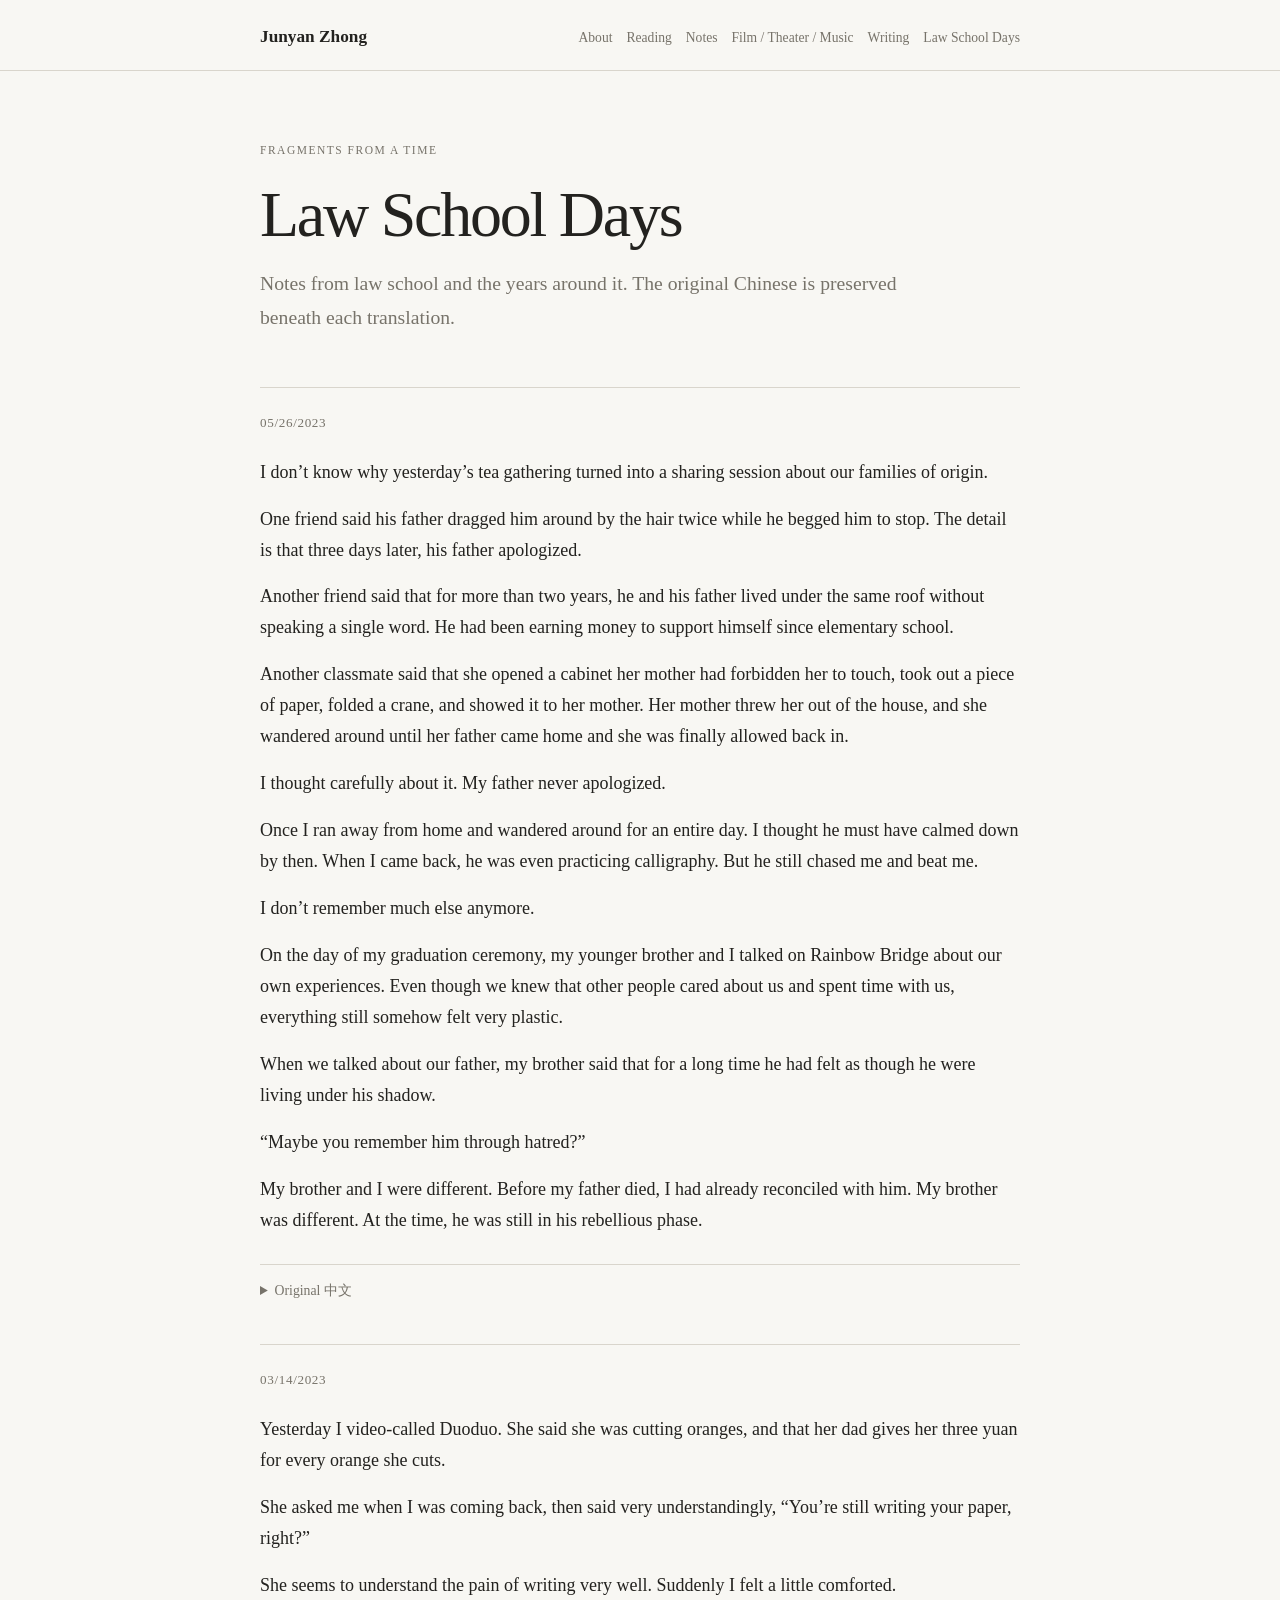
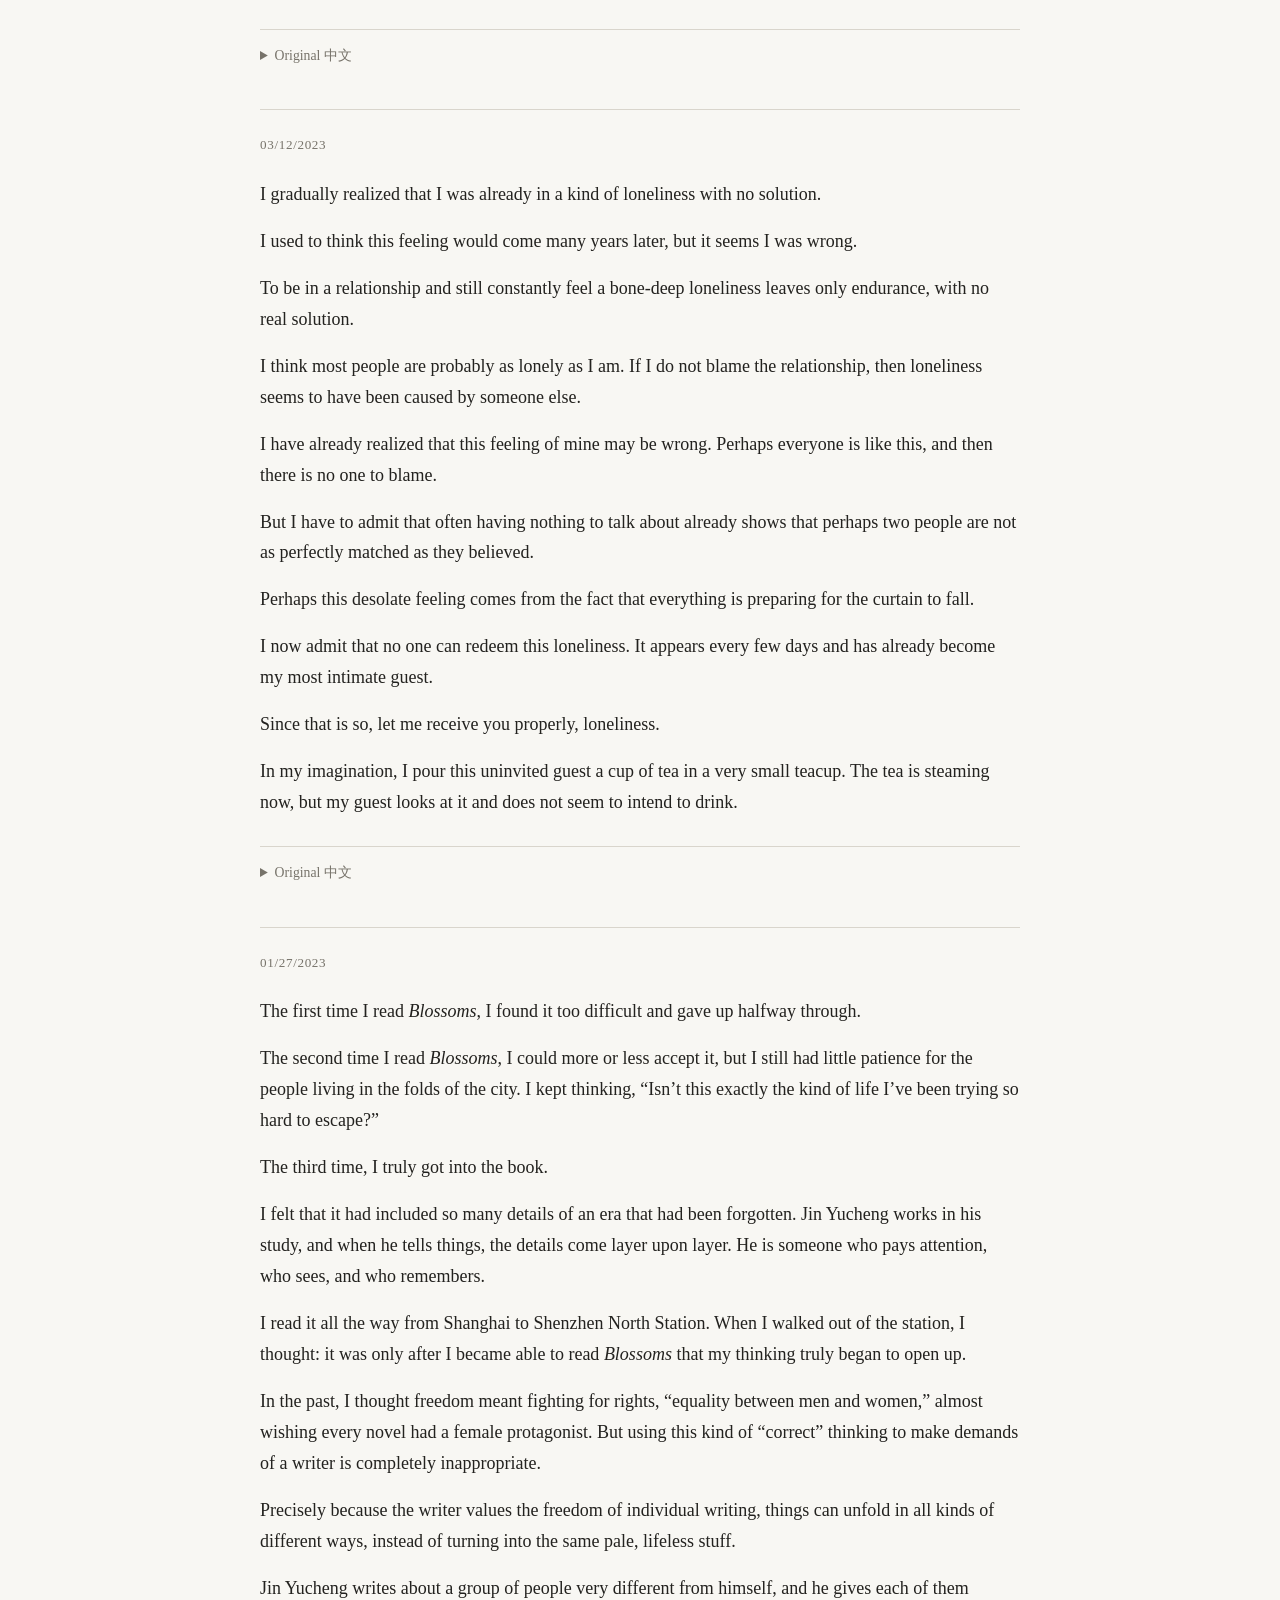
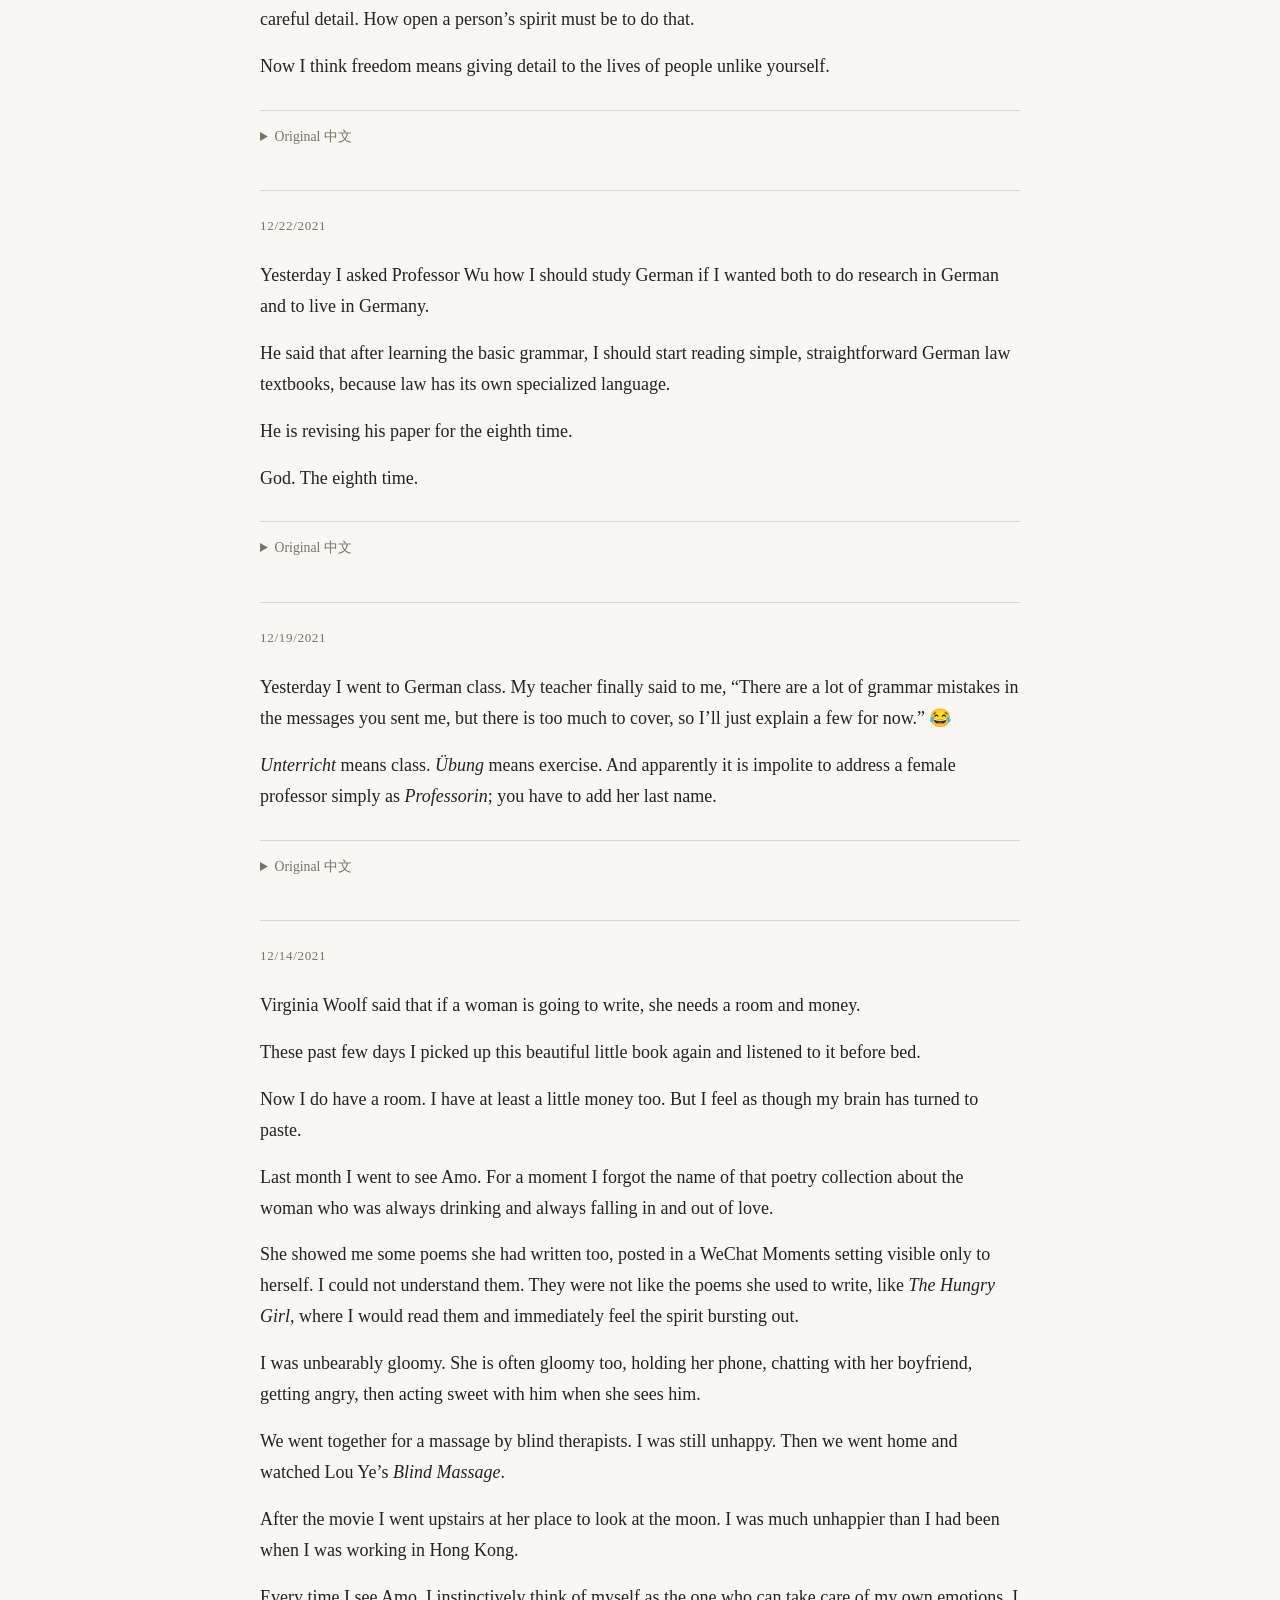
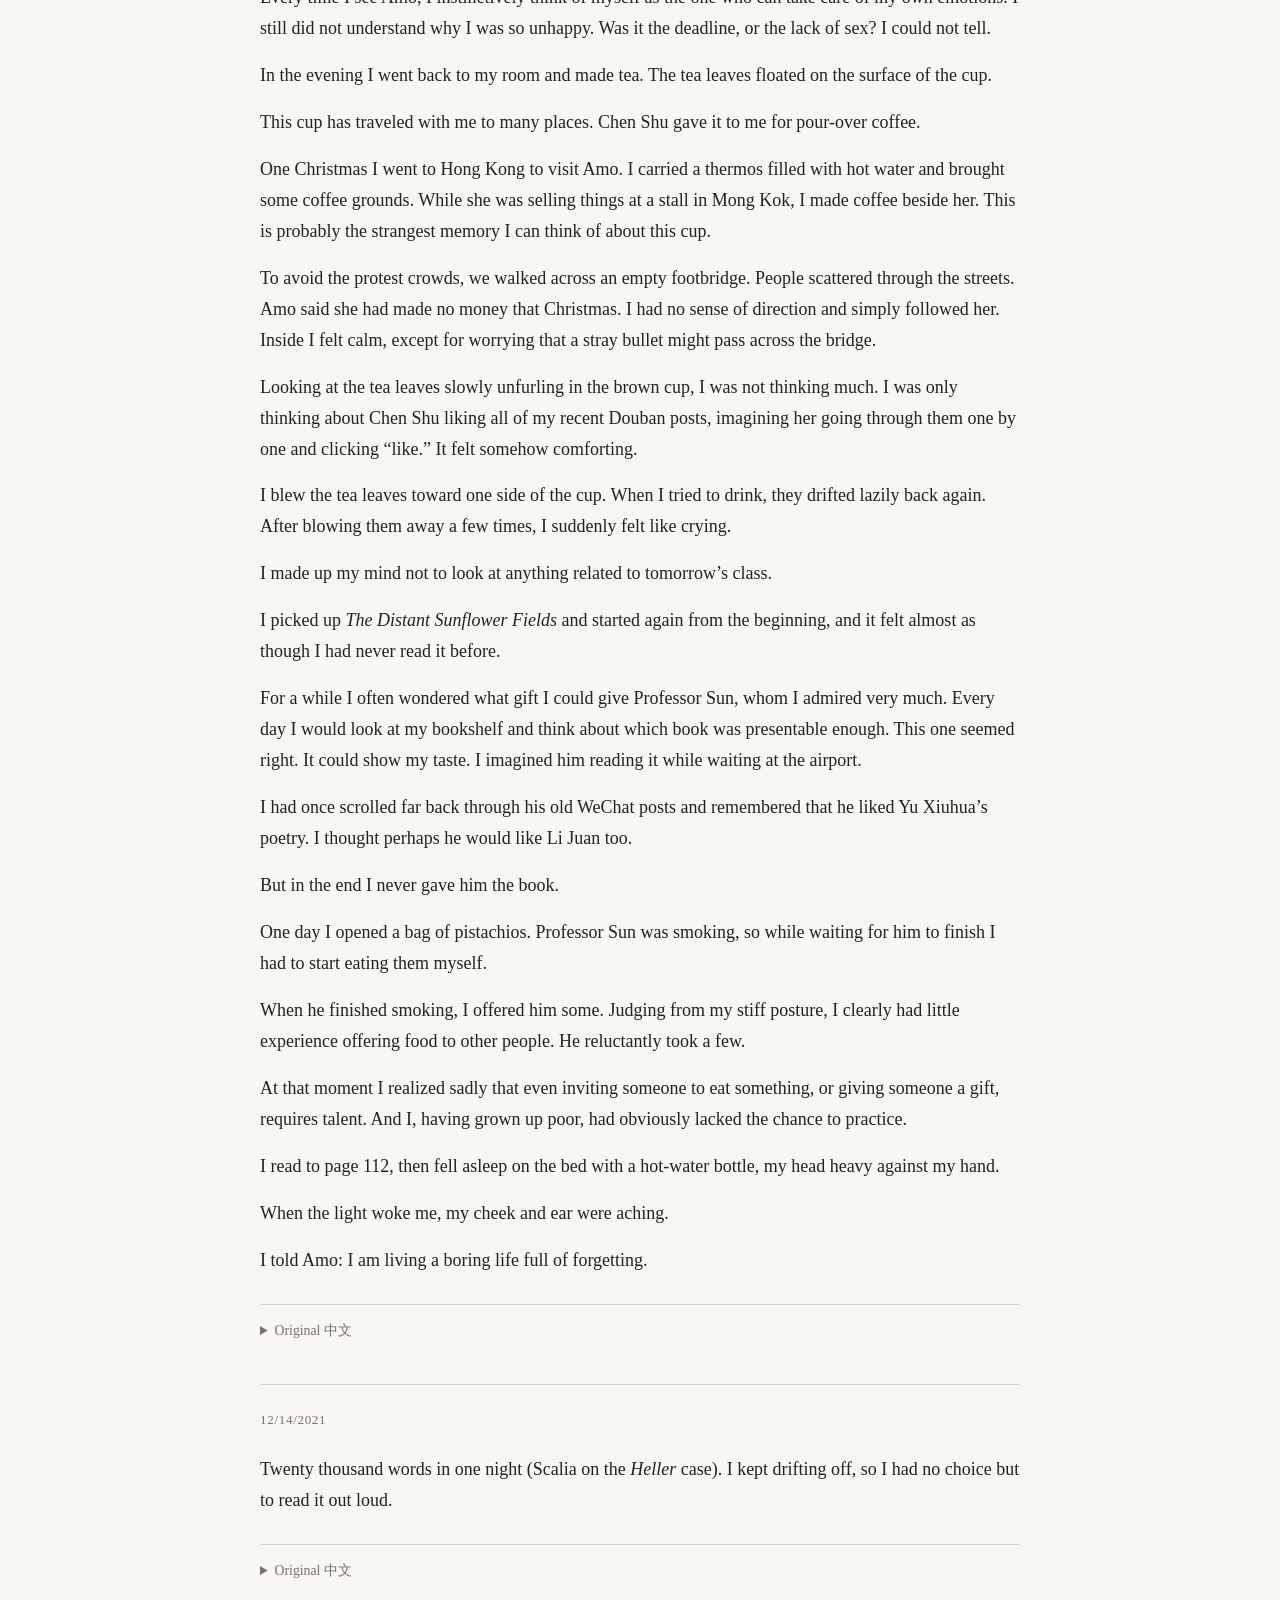
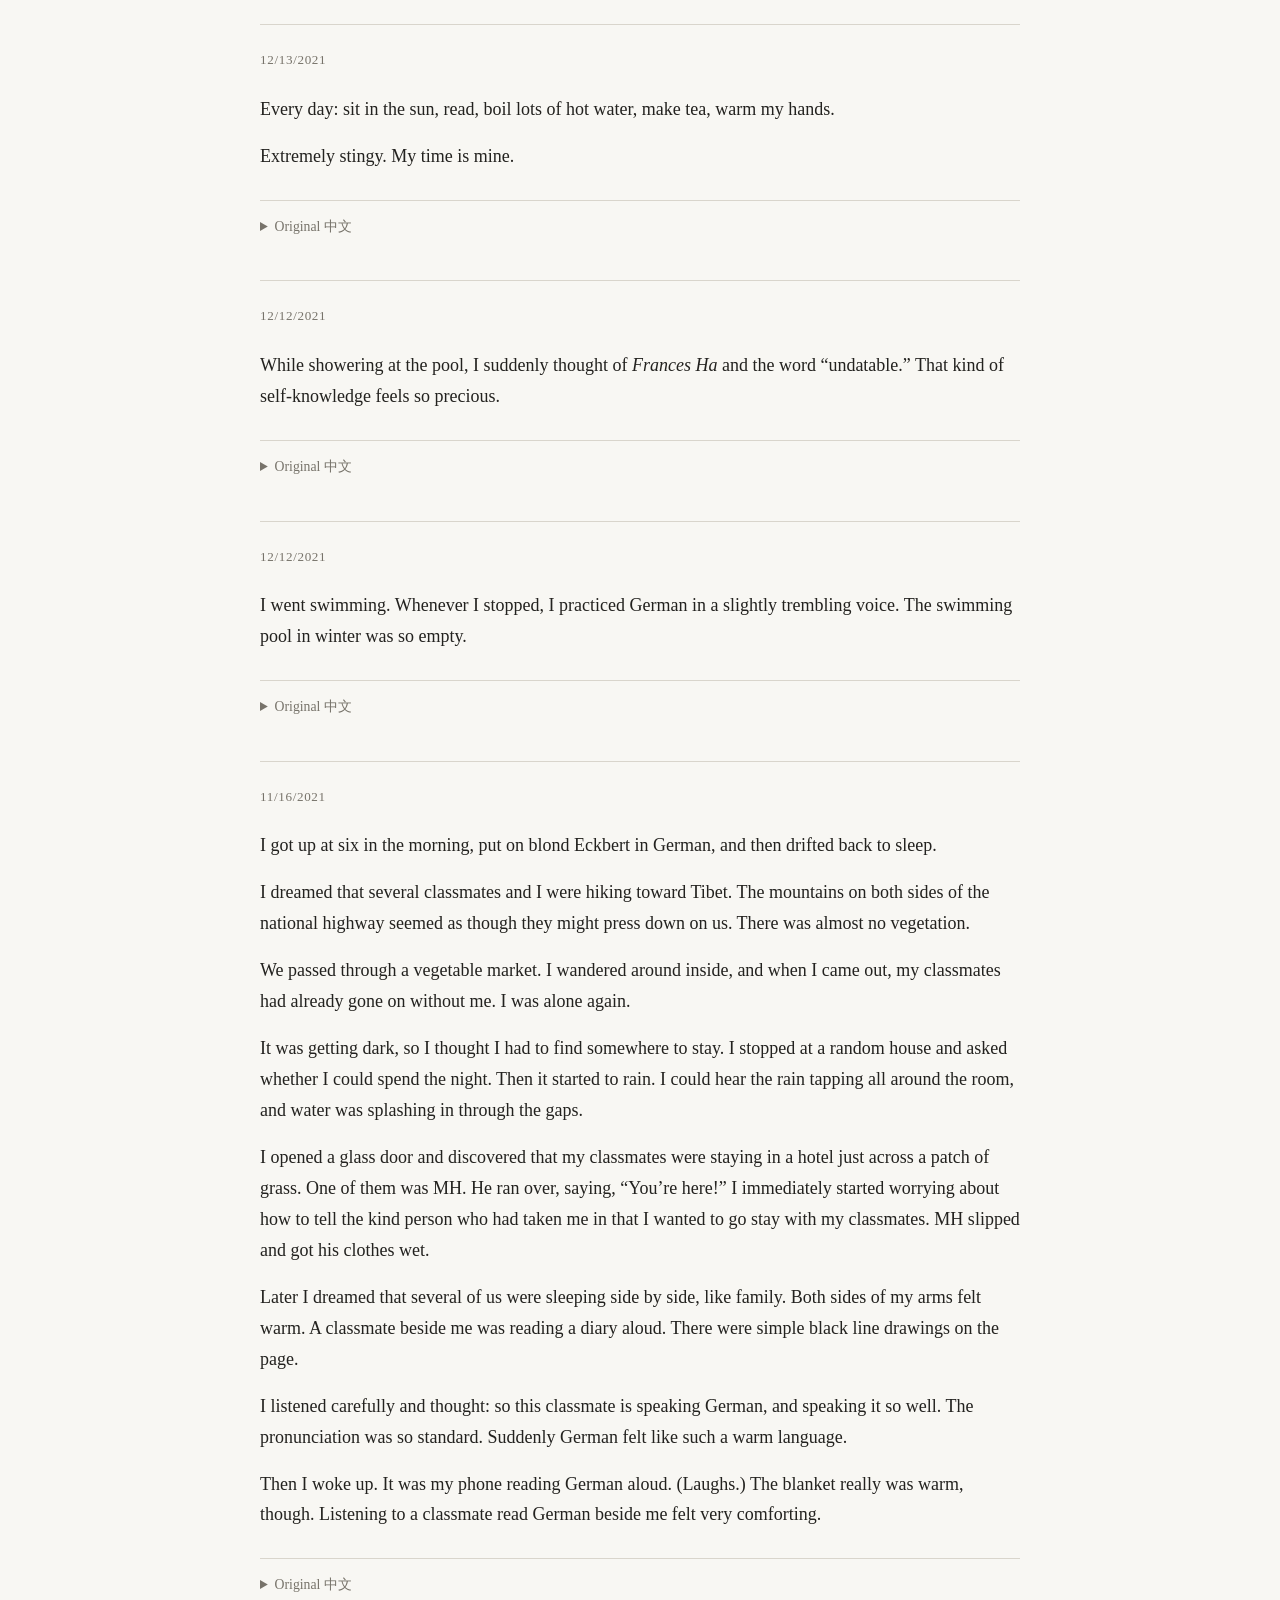
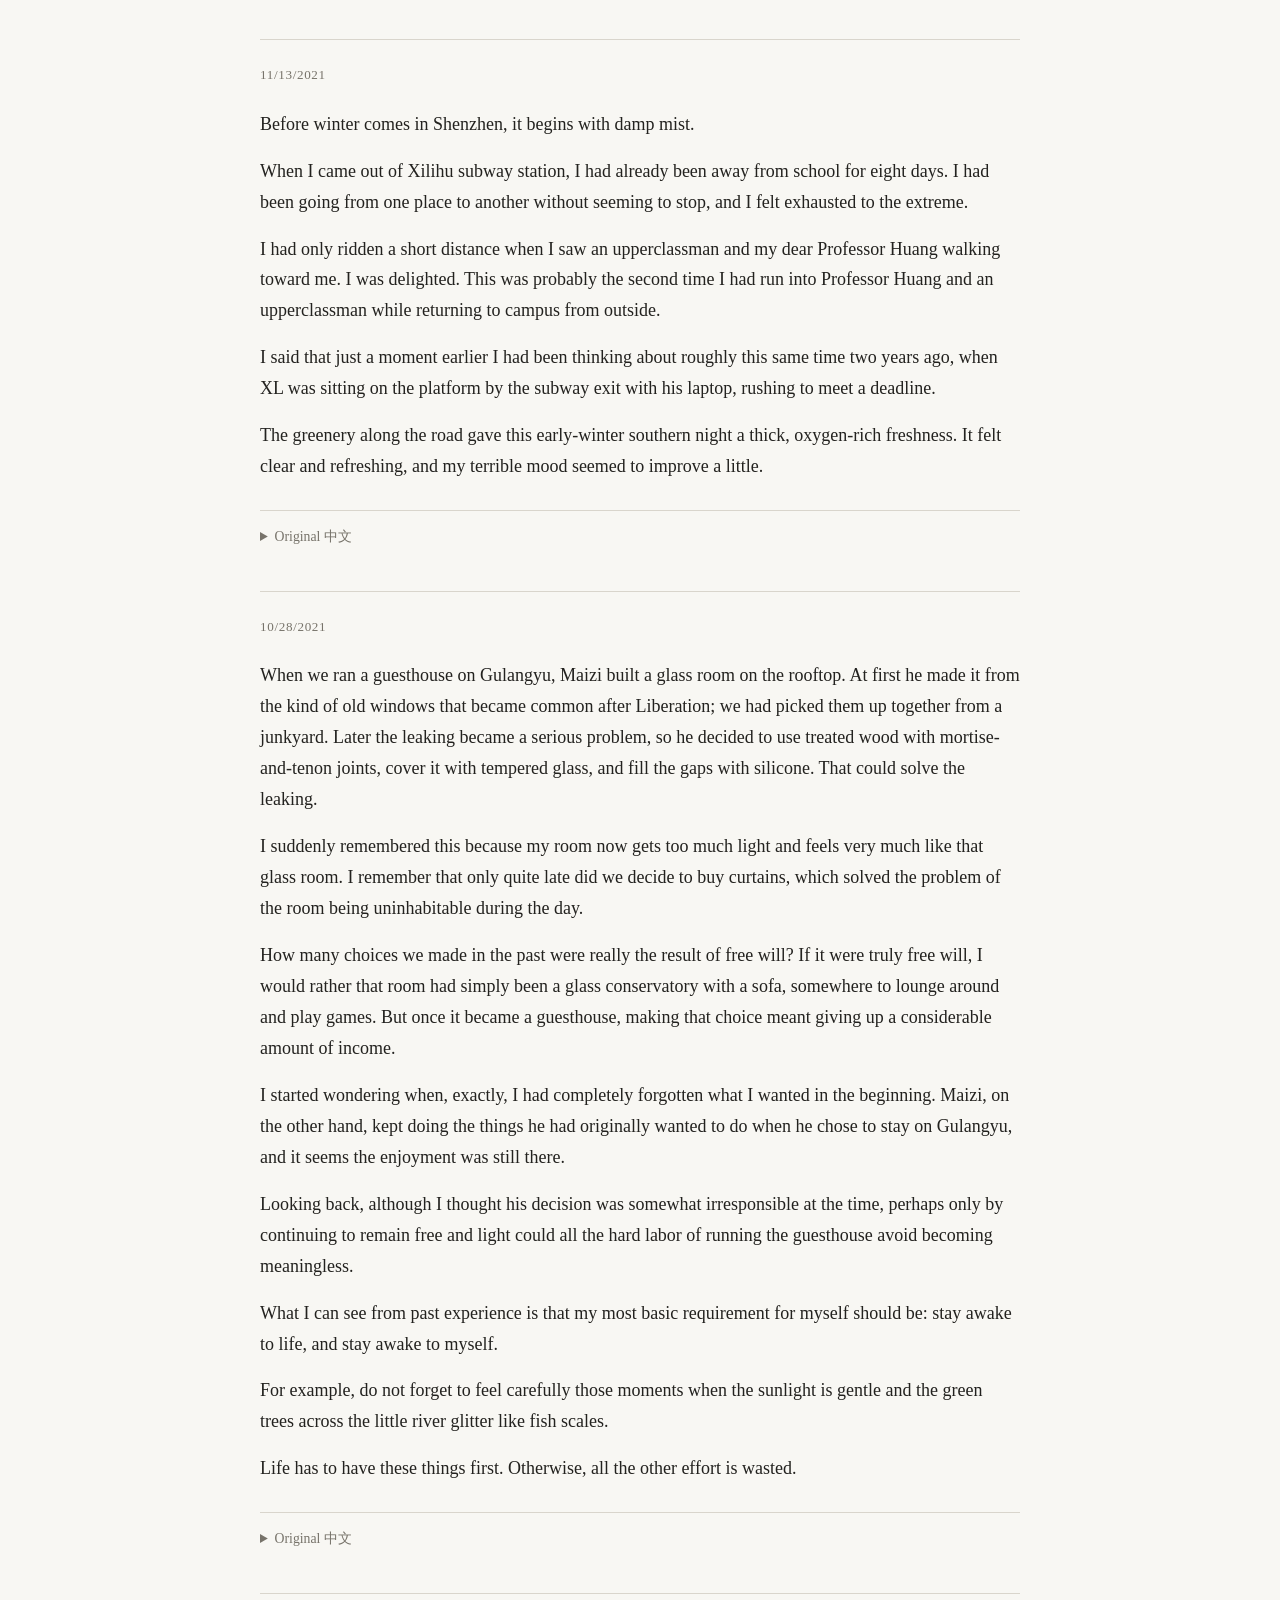
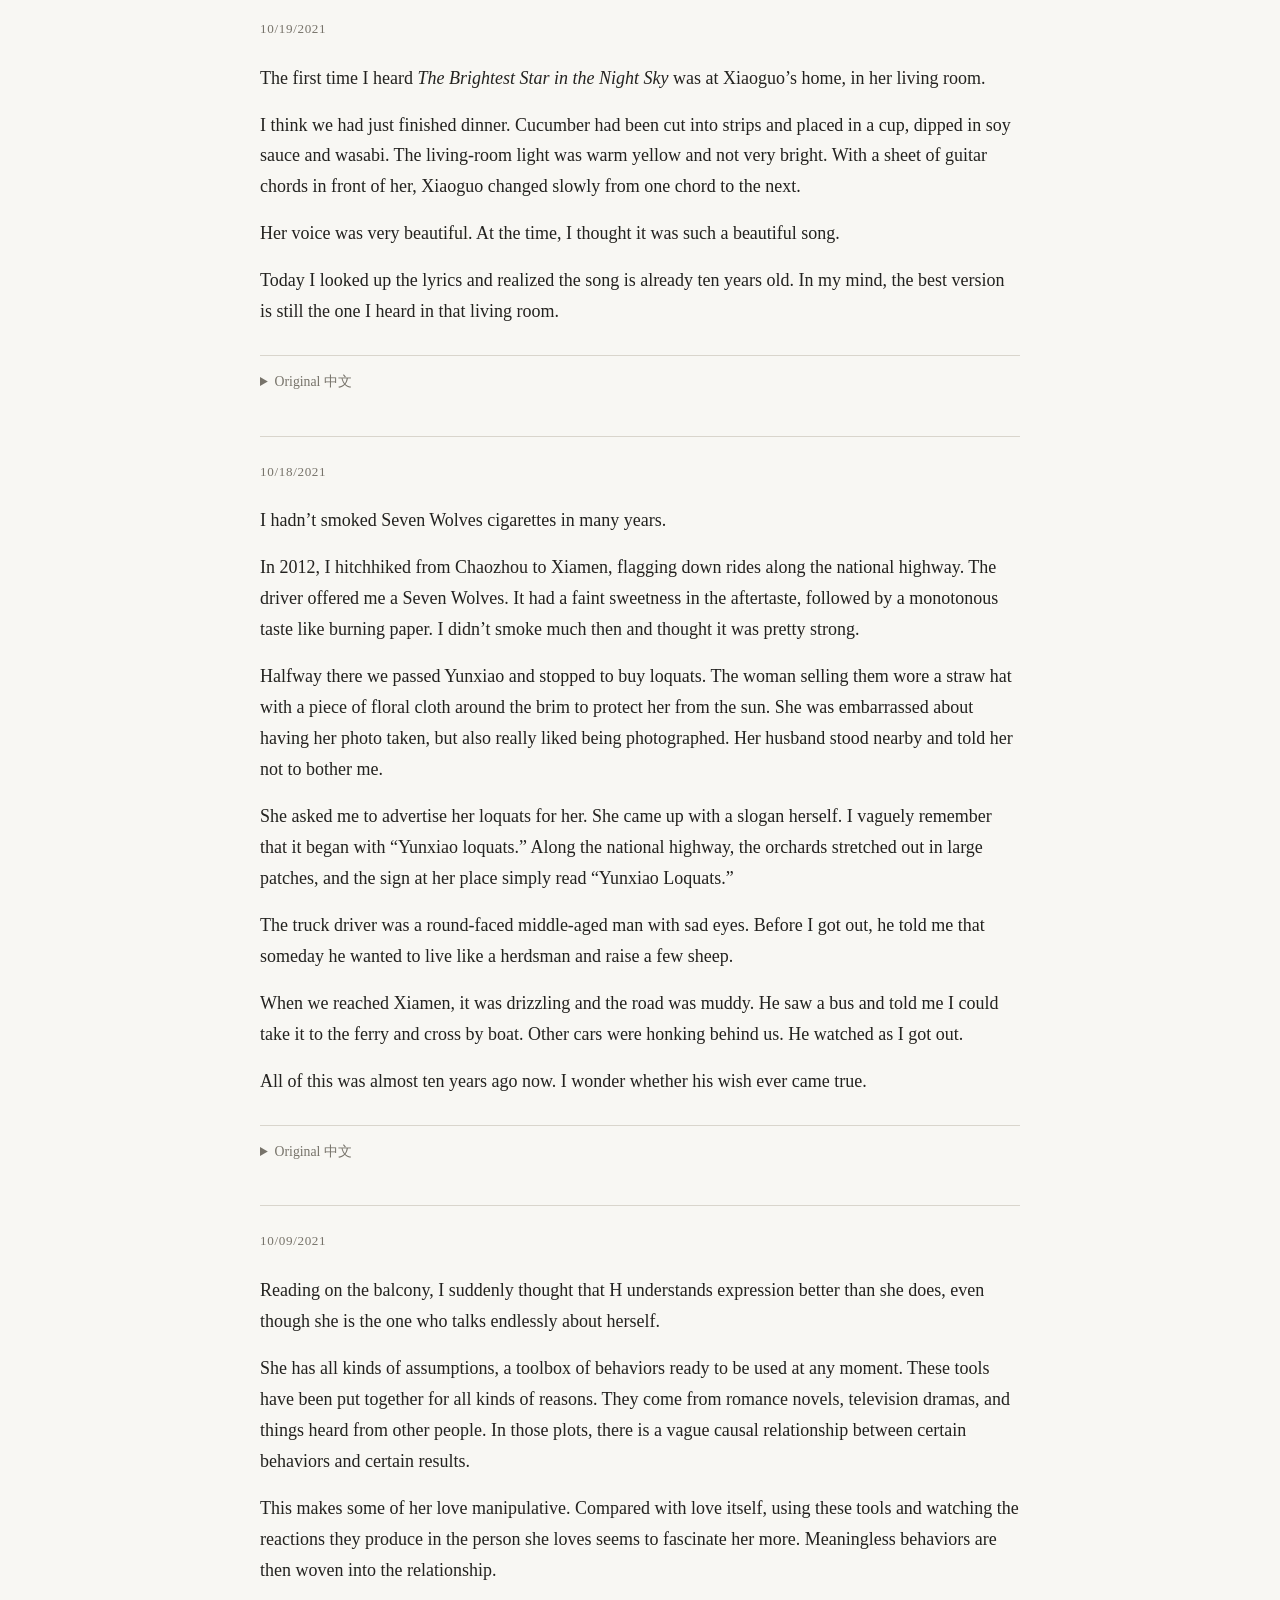
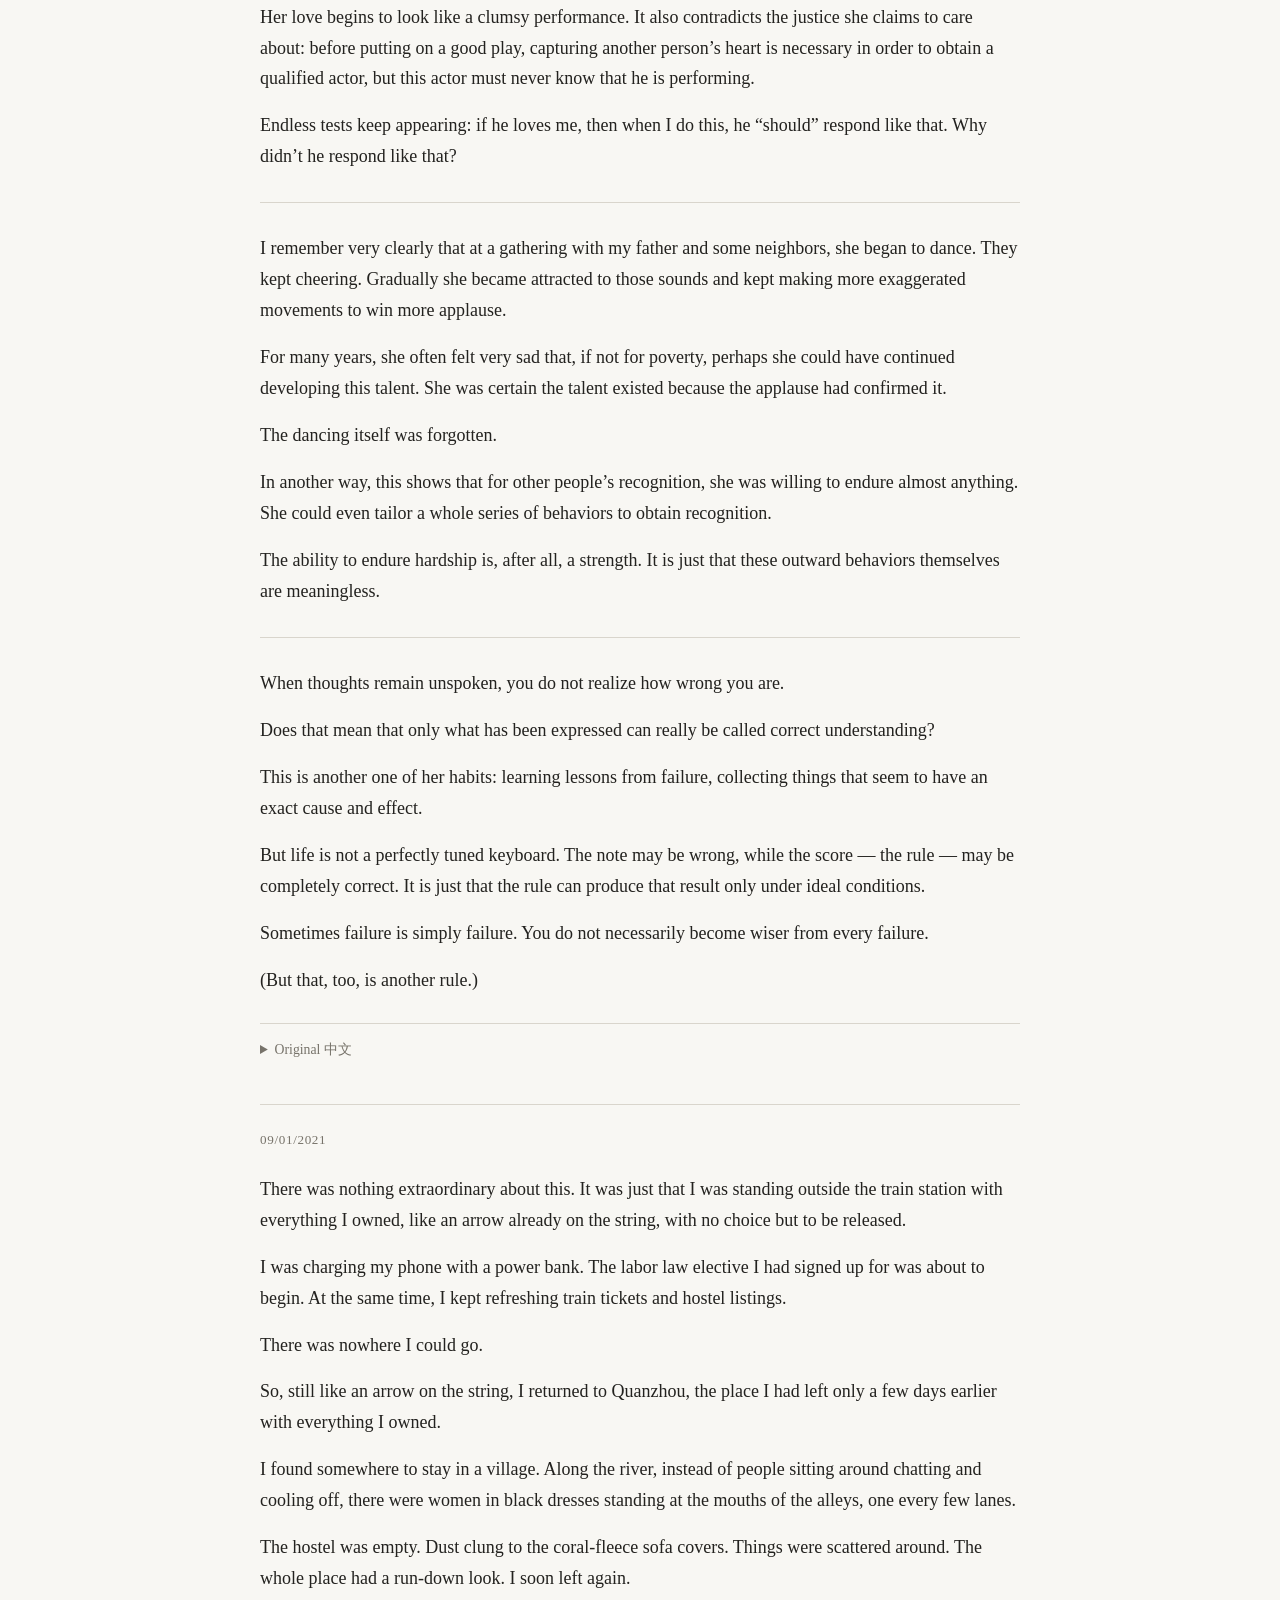
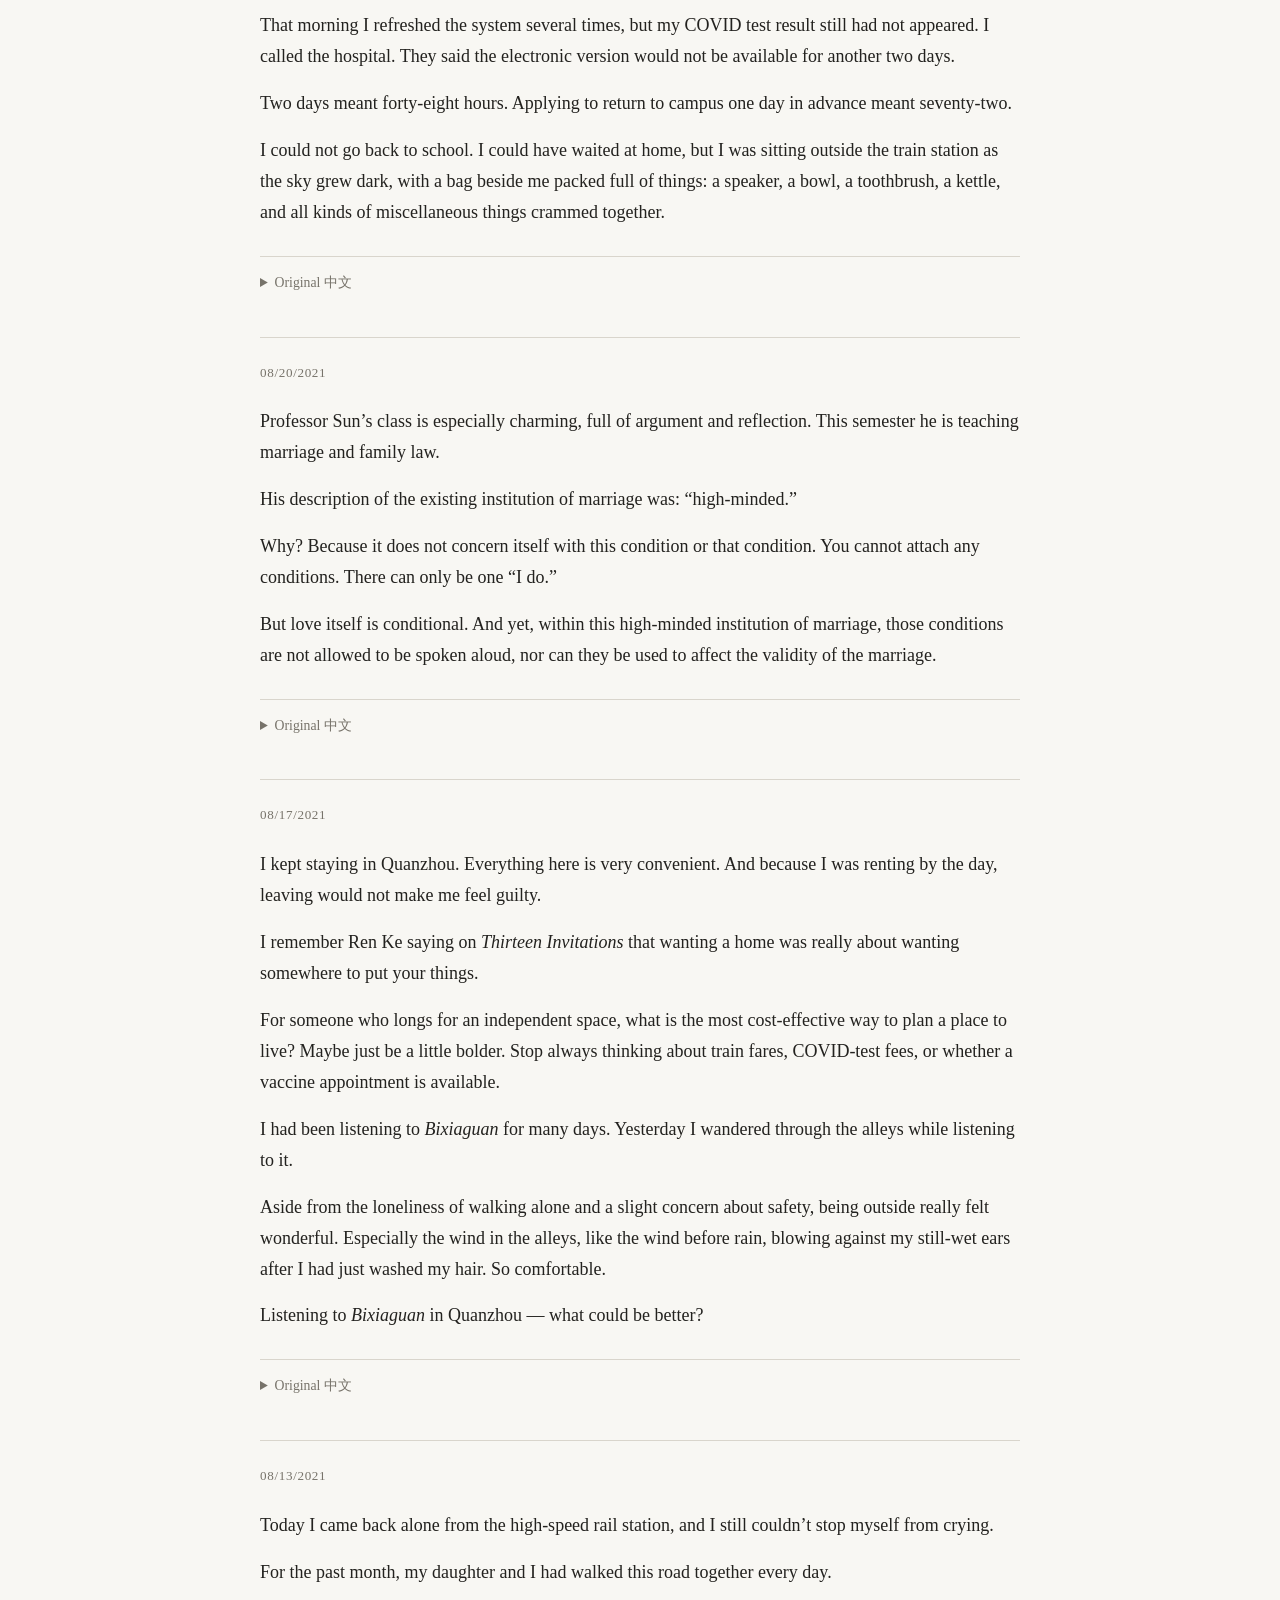
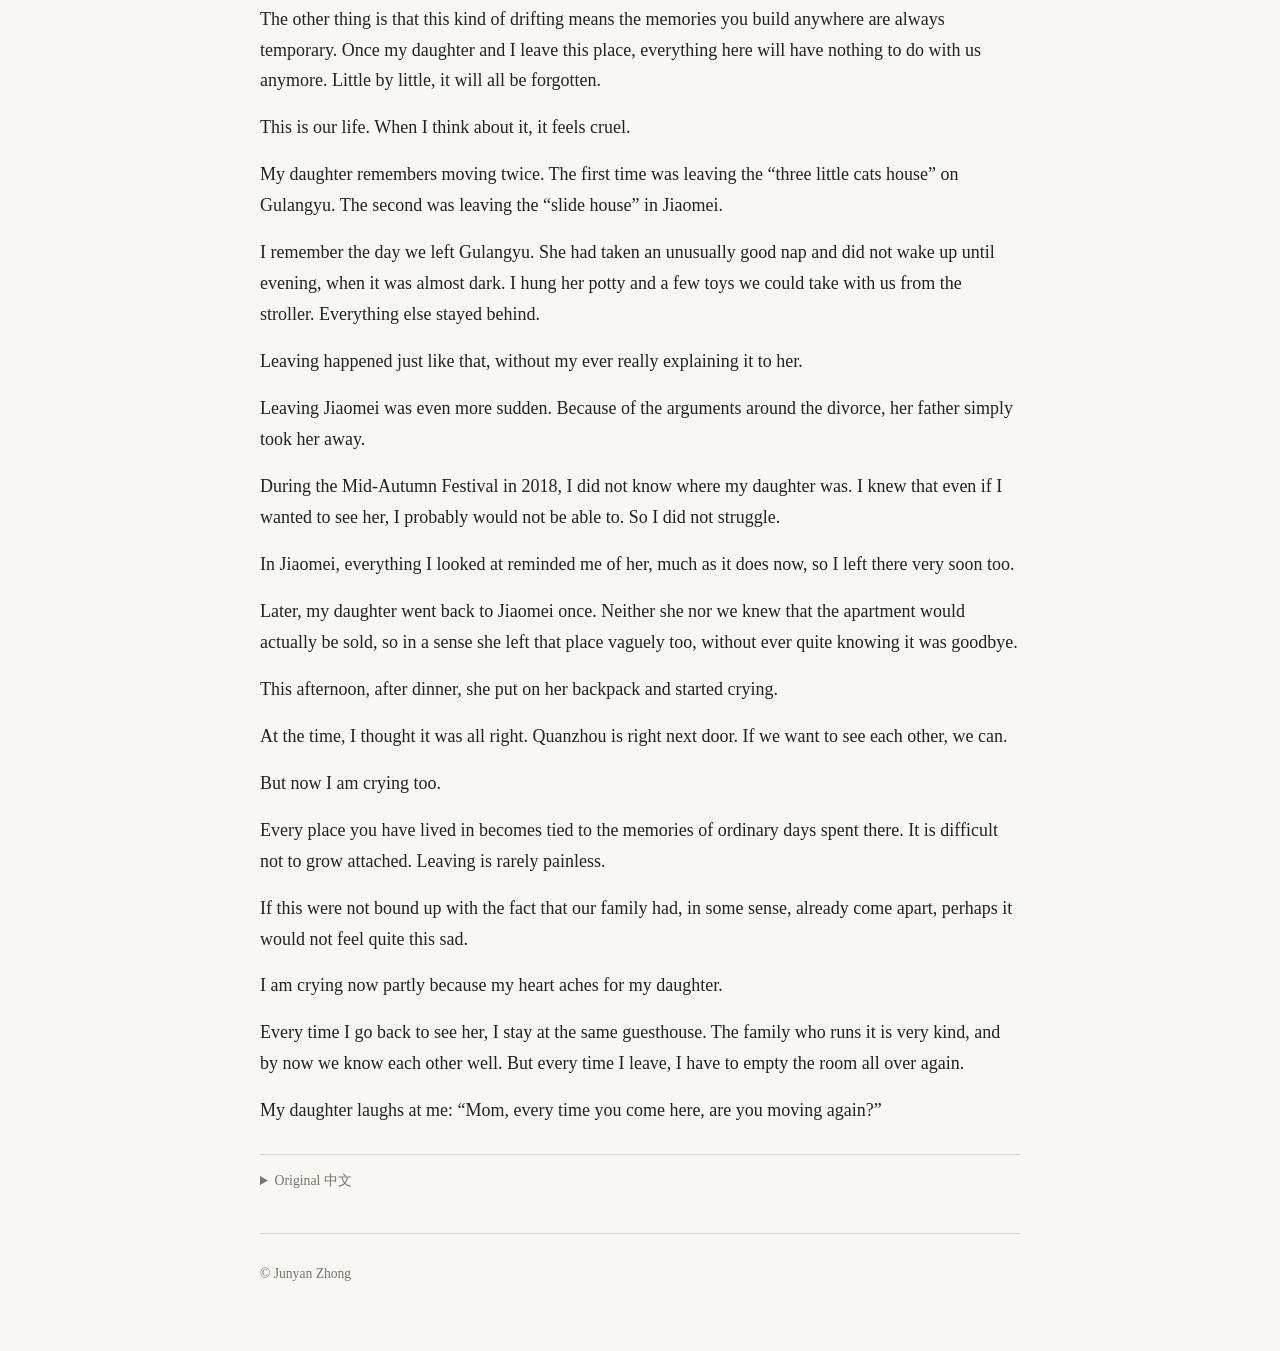
==== commit ef3dc47b: "Correct cucumber sentence in October 19 note" ====
--- a/law-school-days.html
+++ b/law-school-days.html
@@ -199,10 +199,10 @@
       <article class="note-card">
         <time datetime="2021-10-19">10/19/2021</time>
         <p>The first time I heard <em>The Brightest Star in the Night Sky</em> was at Xiaoguo’s home, in her living room.</p>
-        <p>I think we had just finished dinner. Yellow light was cut into strips in the cups, beside the soy sauce and wasabi. The living-room light was warm yellow and not very bright. With a sheet of guitar chords in front of her, Xiaoguo changed slowly from one chord to the next.</p>
+        <p>I think we had just finished dinner. Cucumber had been cut into strips and placed in a cup, dipped in soy sauce and wasabi. The living-room light was warm yellow and not very bright. With a sheet of guitar chords in front of her, Xiaoguo changed slowly from one chord to the next.</p>
         <p>Her voice was very beautiful. At the time, I thought it was such a beautiful song.</p>
         <p>Today I looked up the lyrics and realized the song is already ten years old. In my mind, the best version is still the one I heard in that living room.</p>
-        <details><summary>Original 中文</summary><p lang="zh-Hans">最开始听到《夜空中最亮的星》，是在沙发主@李小果 家，在她家的客厅，似乎是吃完晚餐，黄光切成条装在杯子里，沾芥末酱油。客厅的灯是暖黄的，不是很亮，就着一个一张吉他谱，和弦慢慢转换，小果的声音非常好听，我当时觉得那是太好听的歌。今天查歌词，发现已经十年之前的歌了，心目中还是客厅中听到的那一次最好。</p></details>
+        <details><summary>Original 中文</summary><p lang="zh-Hans">最开始听到《夜空中最亮的星》，是在沙发主@李小果 家，在她家的客厅，似乎是吃完晚餐，黄瓜切成条装在杯子里，沾芥末酱油。客厅的灯是暖黄的，不是很亮，就着一个一张吉他谱，和弦慢慢转换，小果的声音非常好听，我当时觉得那是太好听的歌。今天查歌词，发现已经十年之前的歌了，心目中还是客厅中听到的那一次最好。</p></details>
       </article>
 
       <article class="note-card">
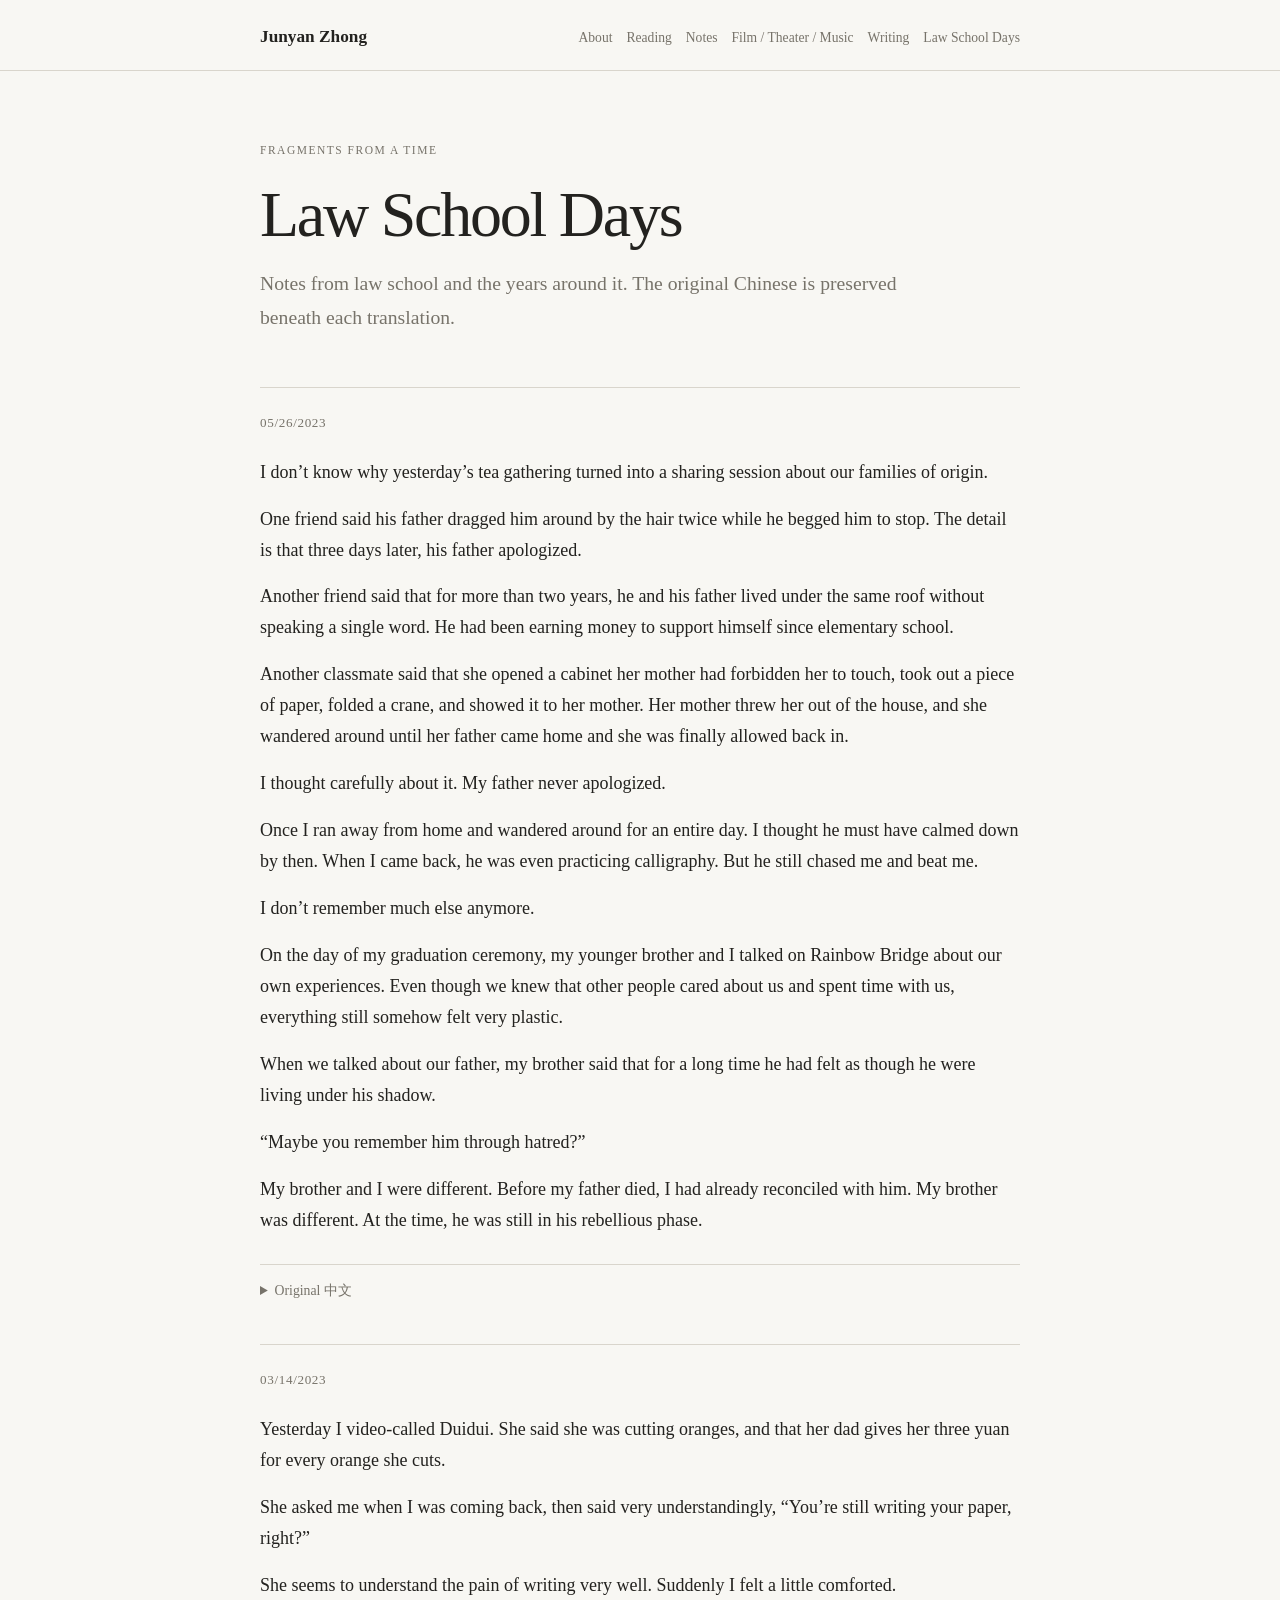
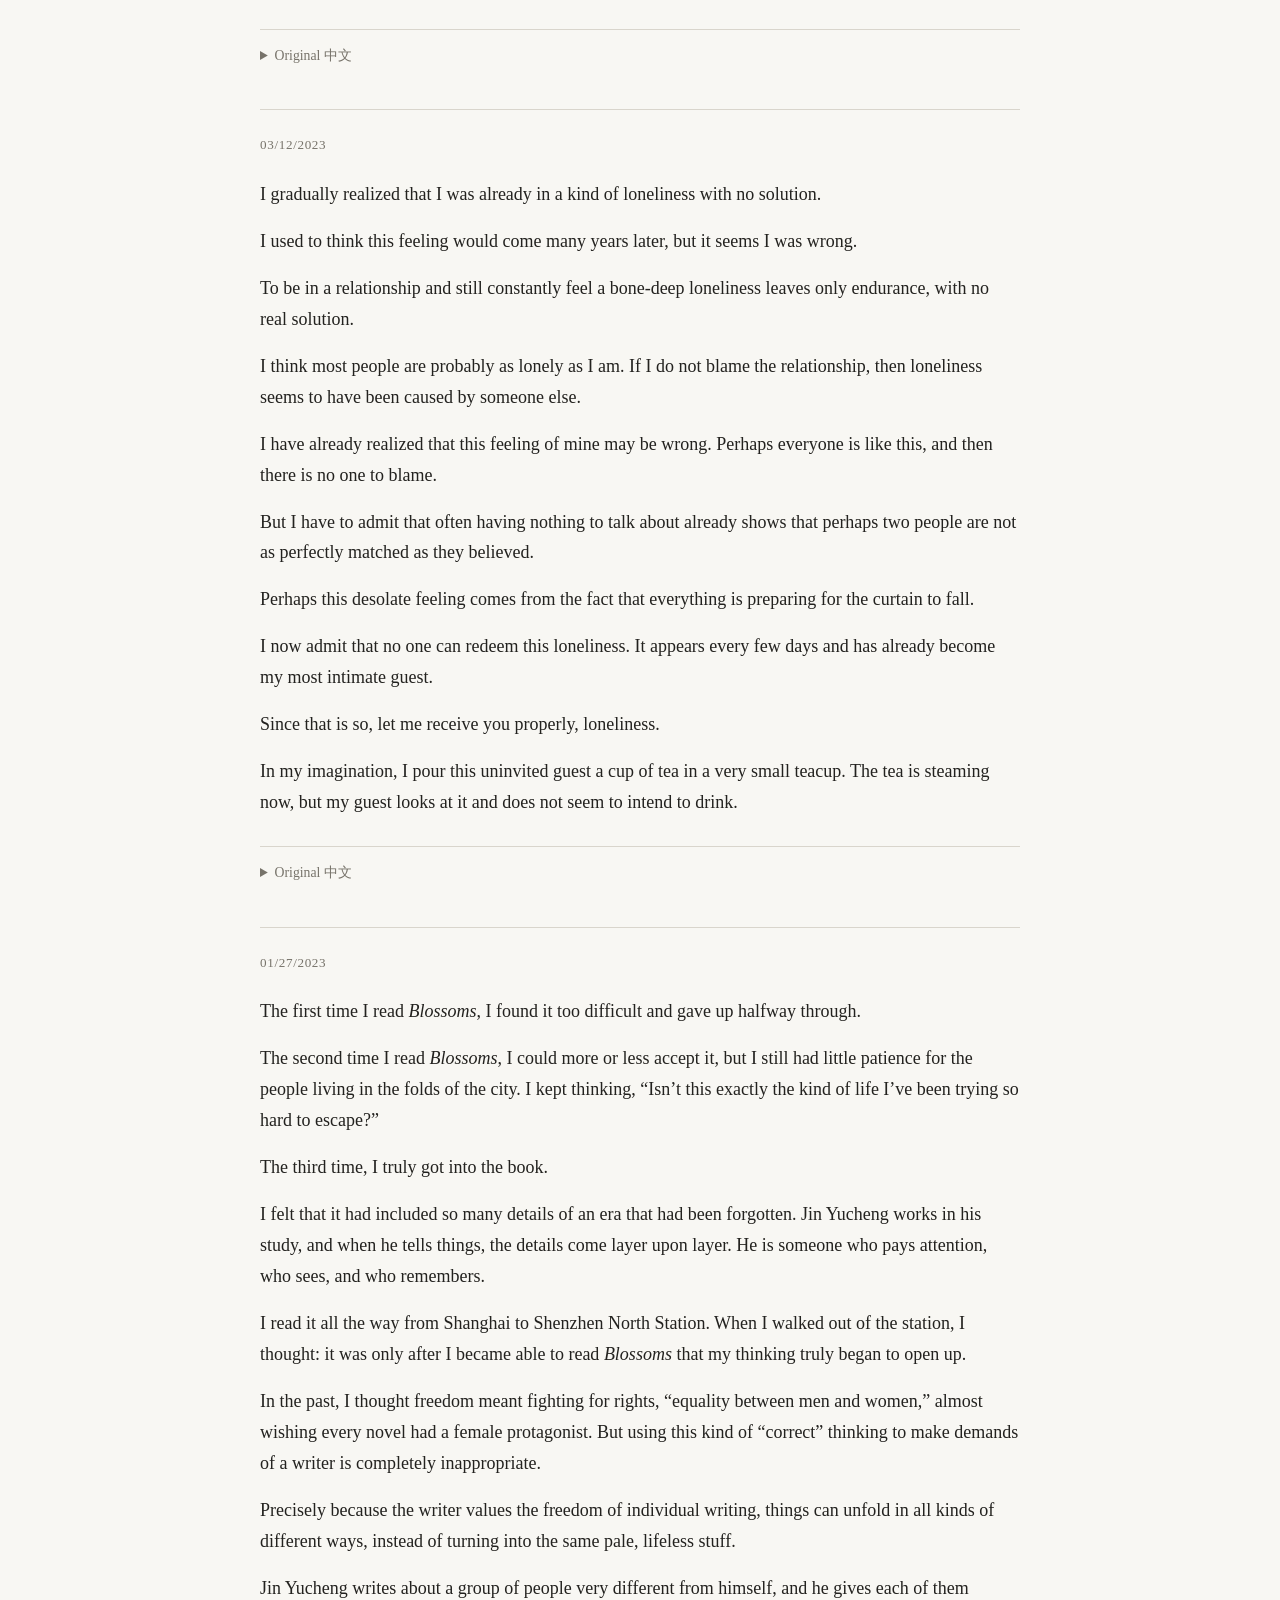
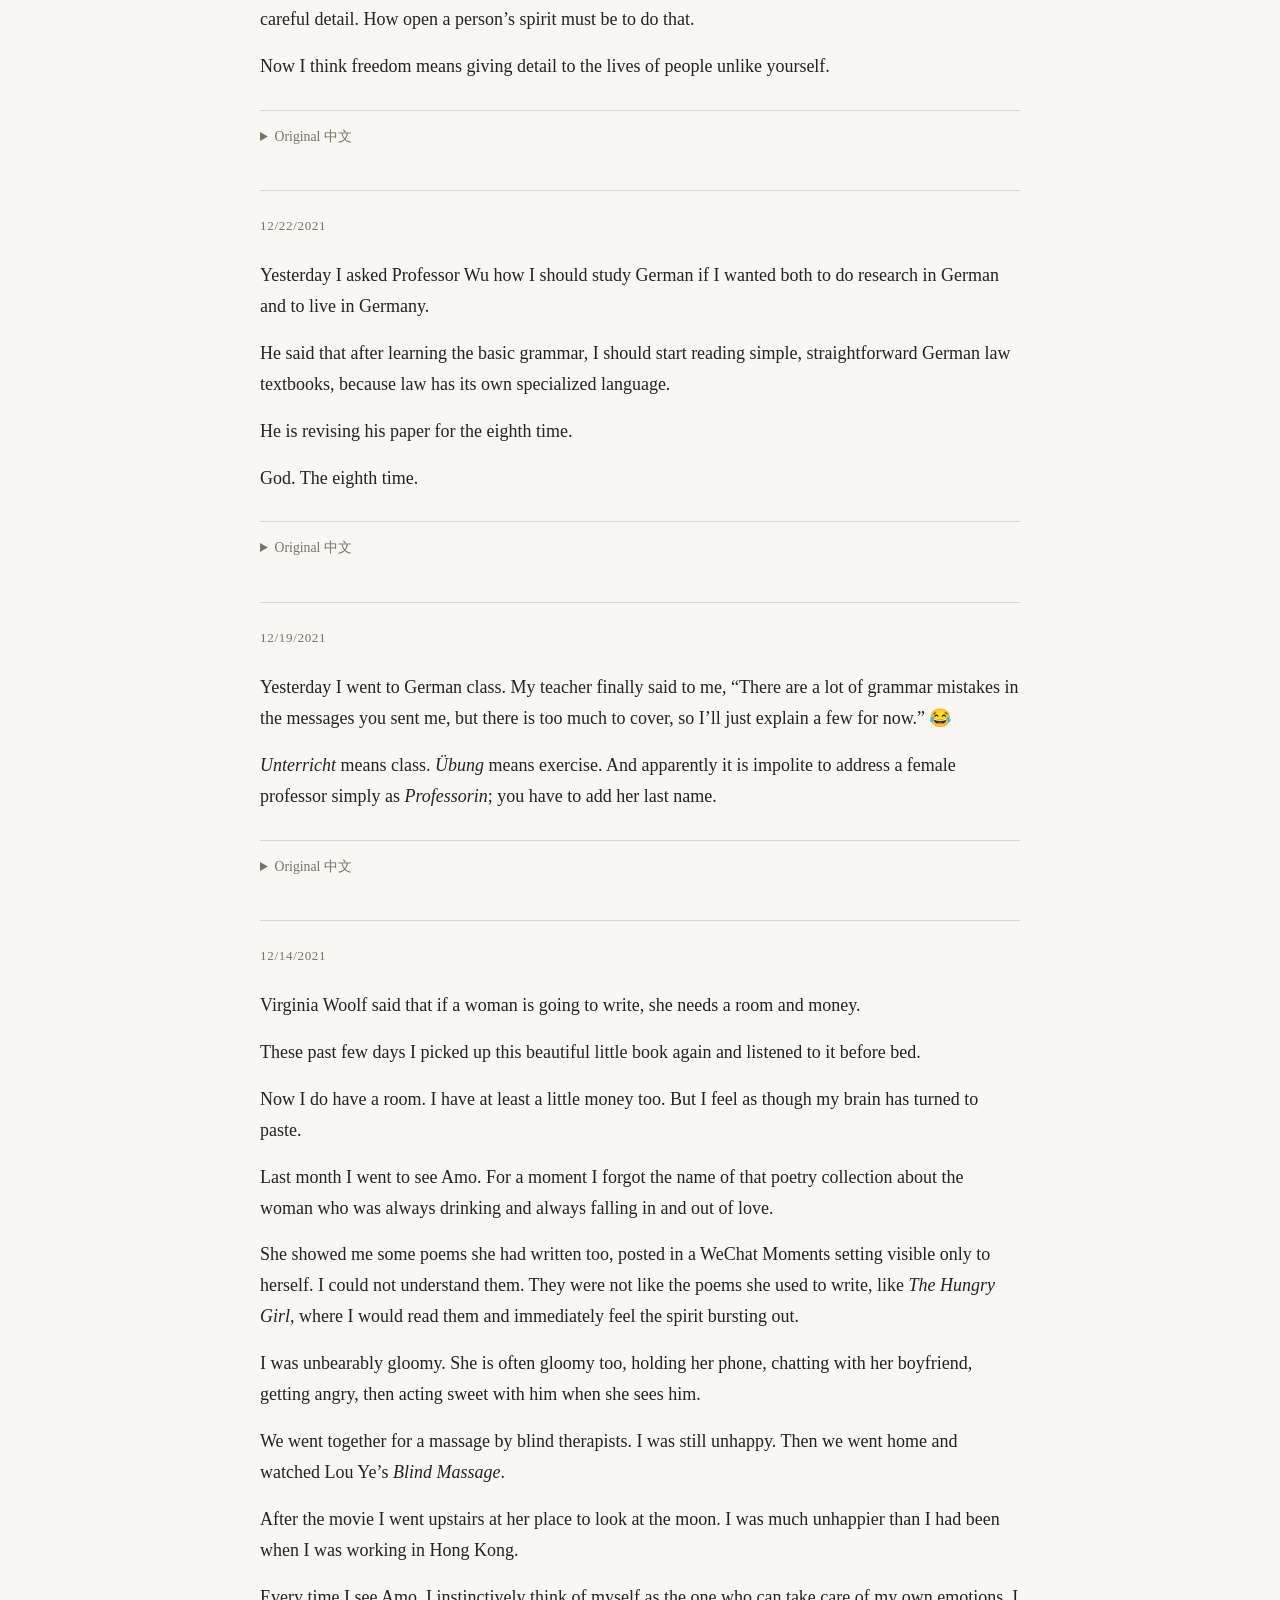
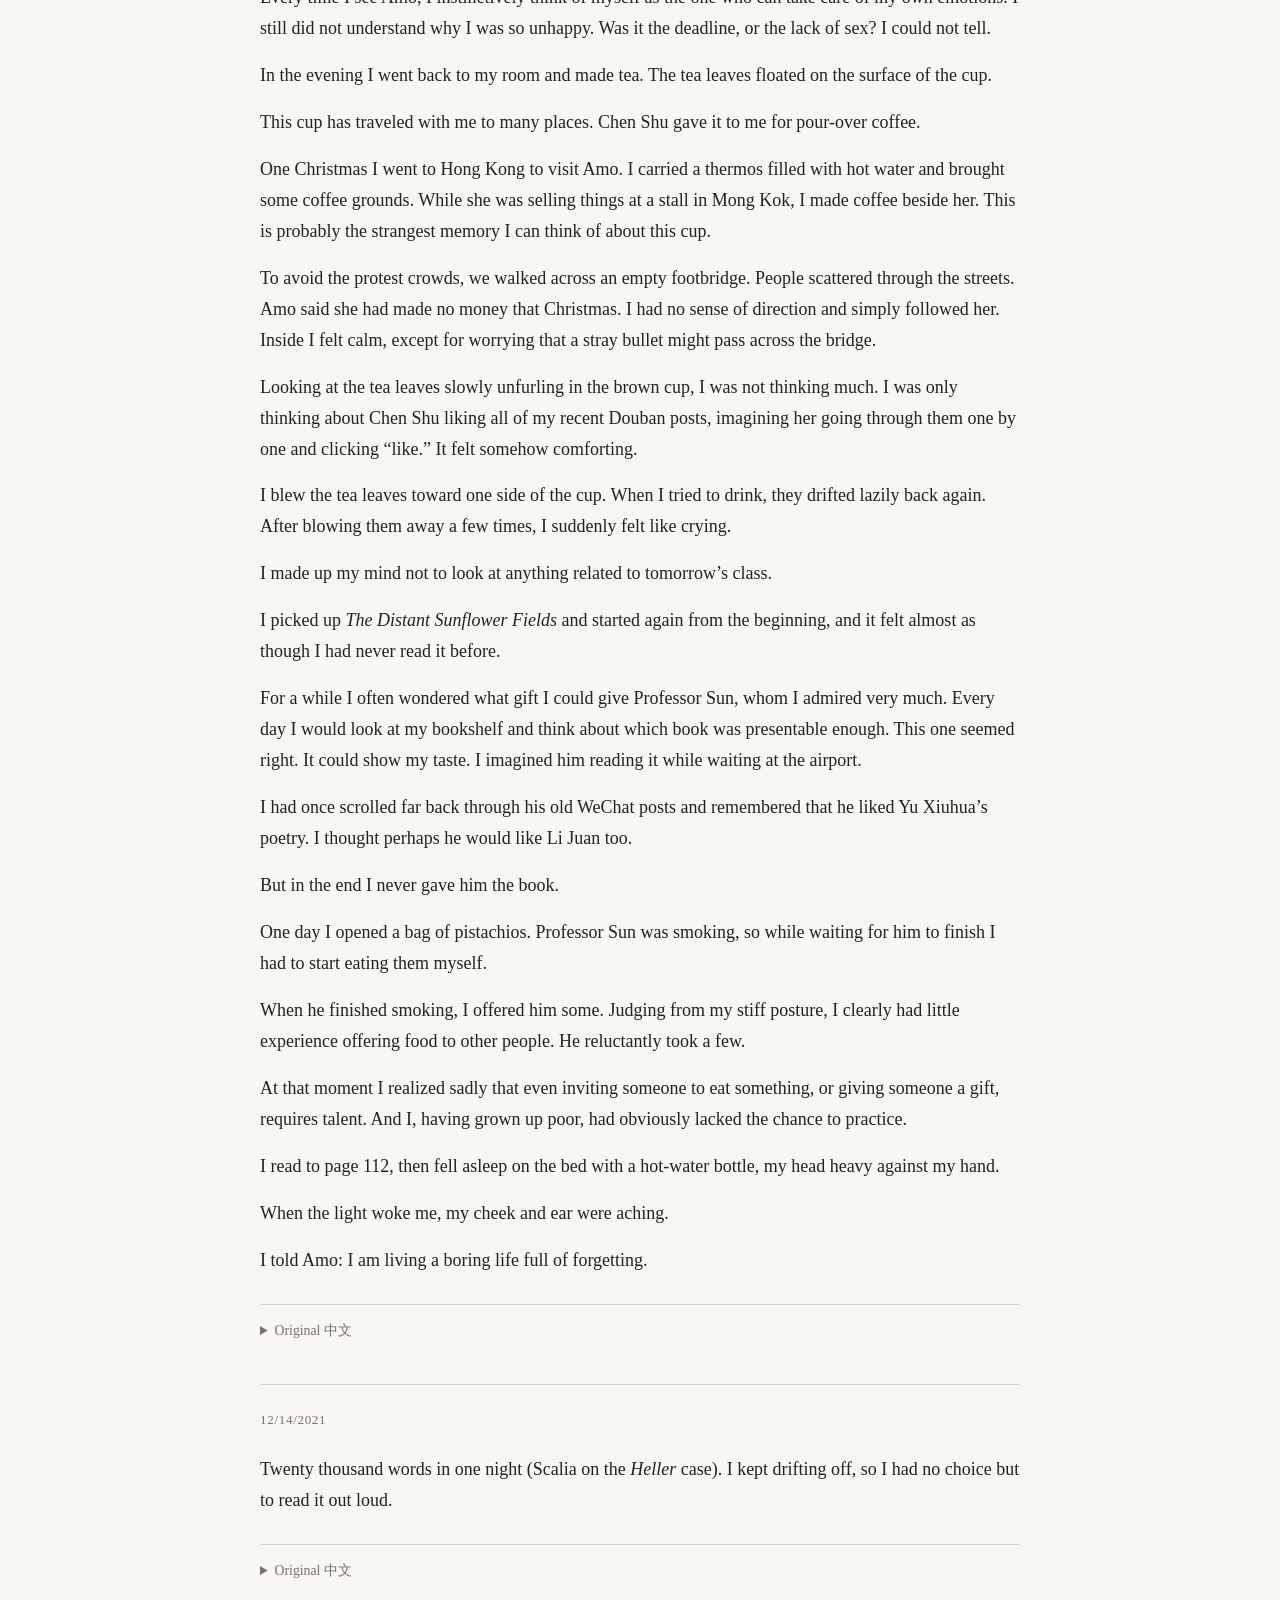
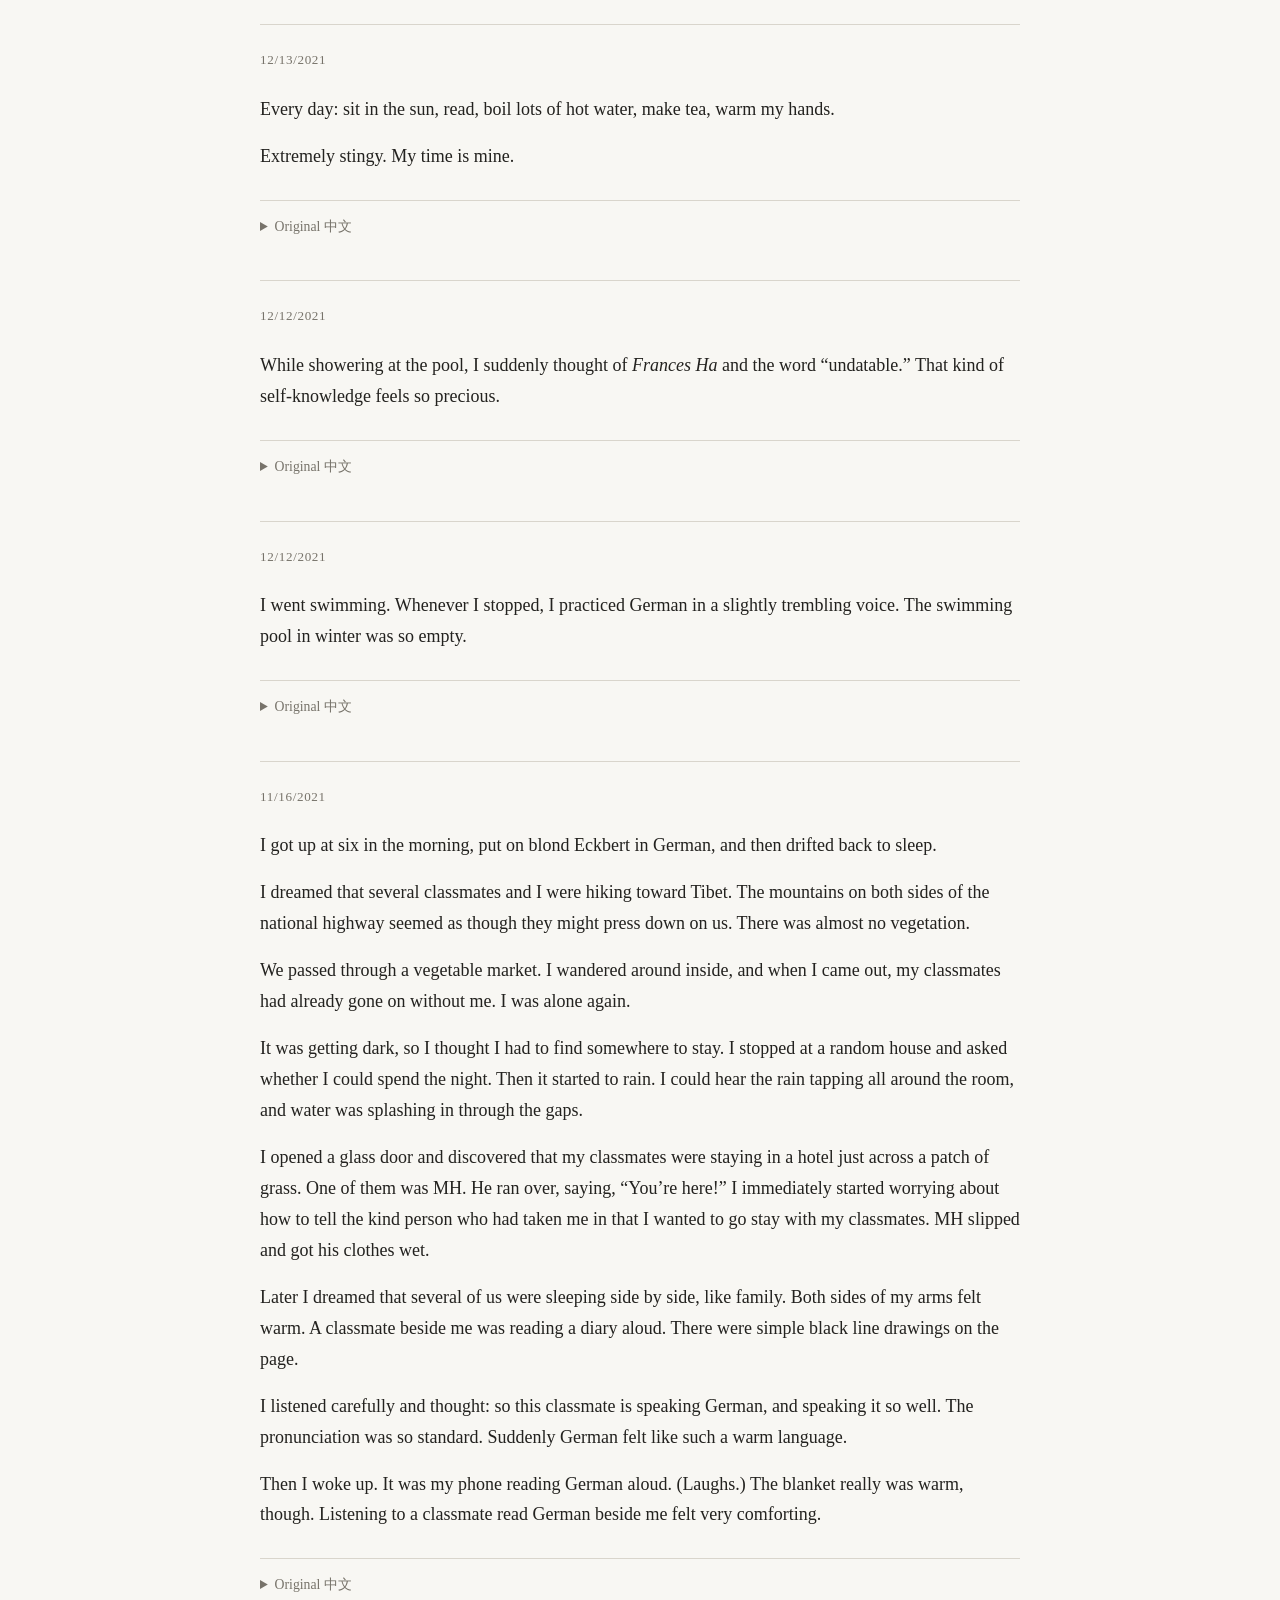
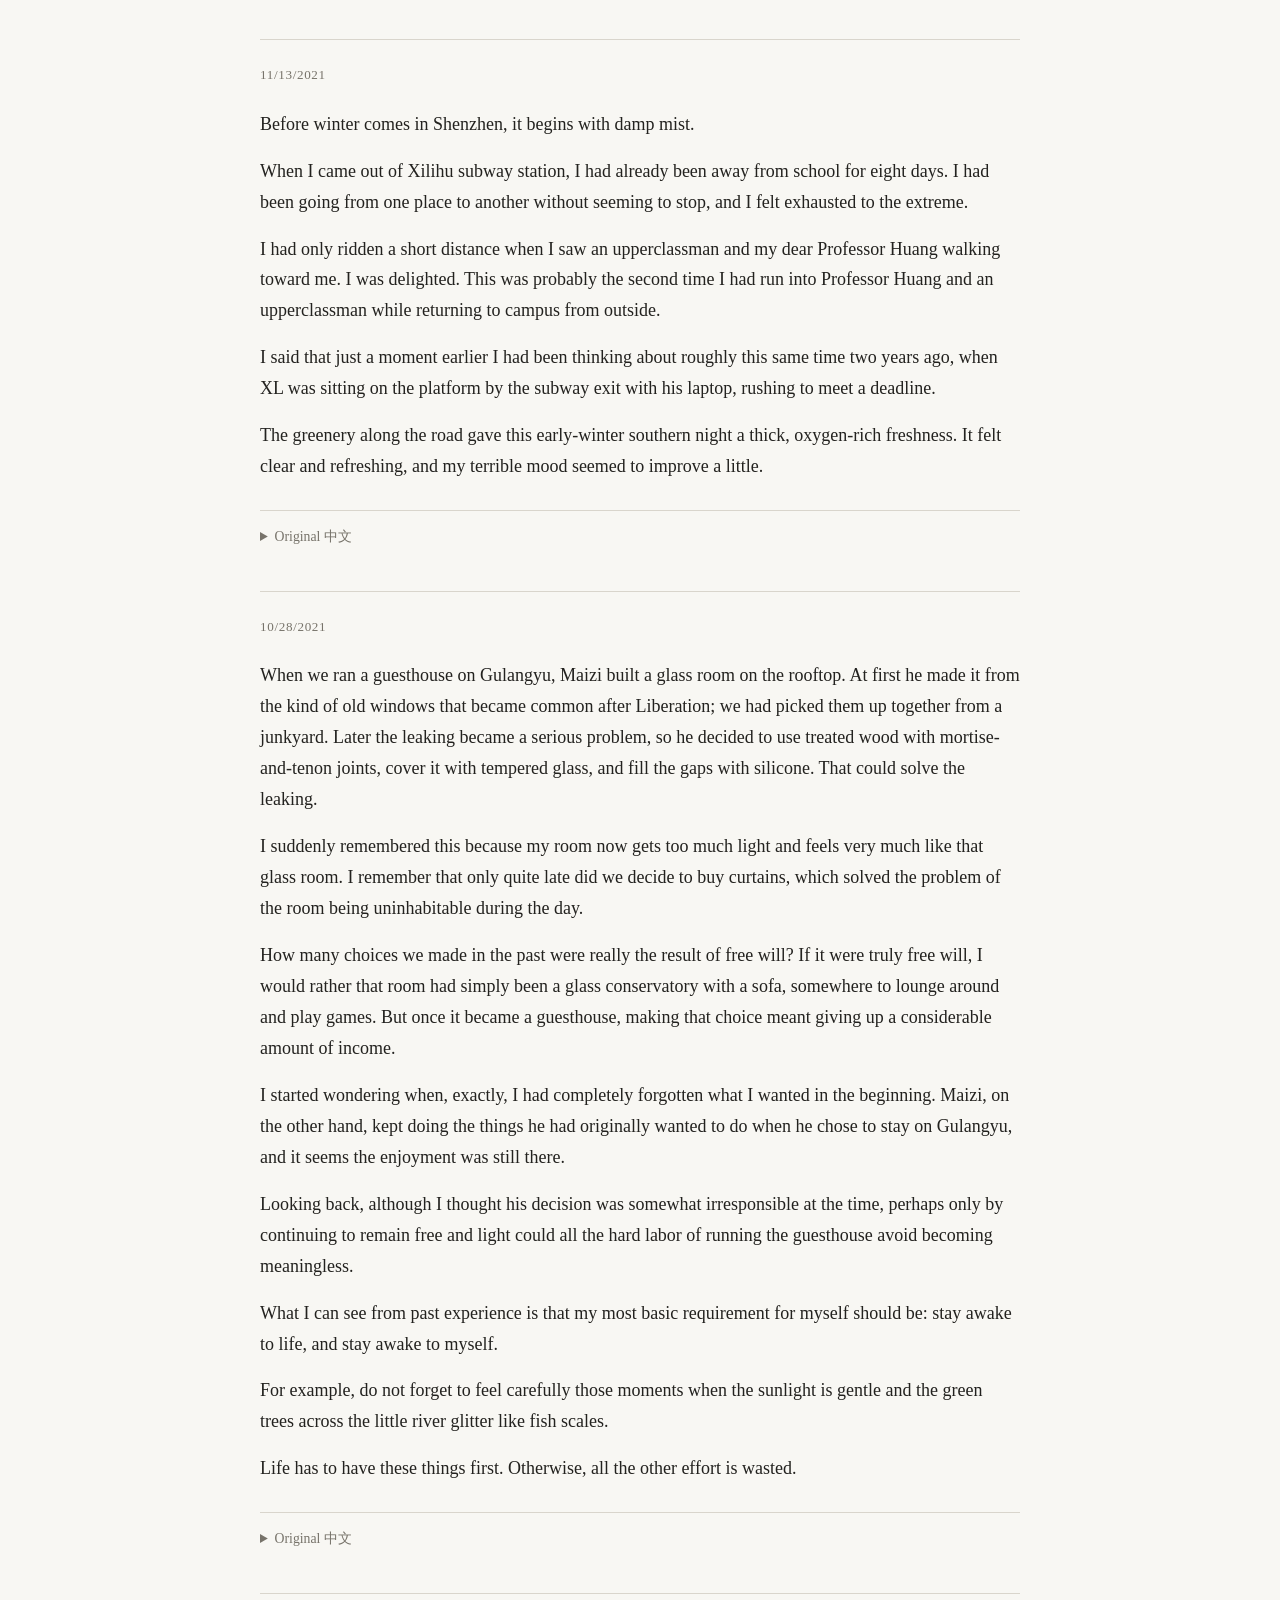
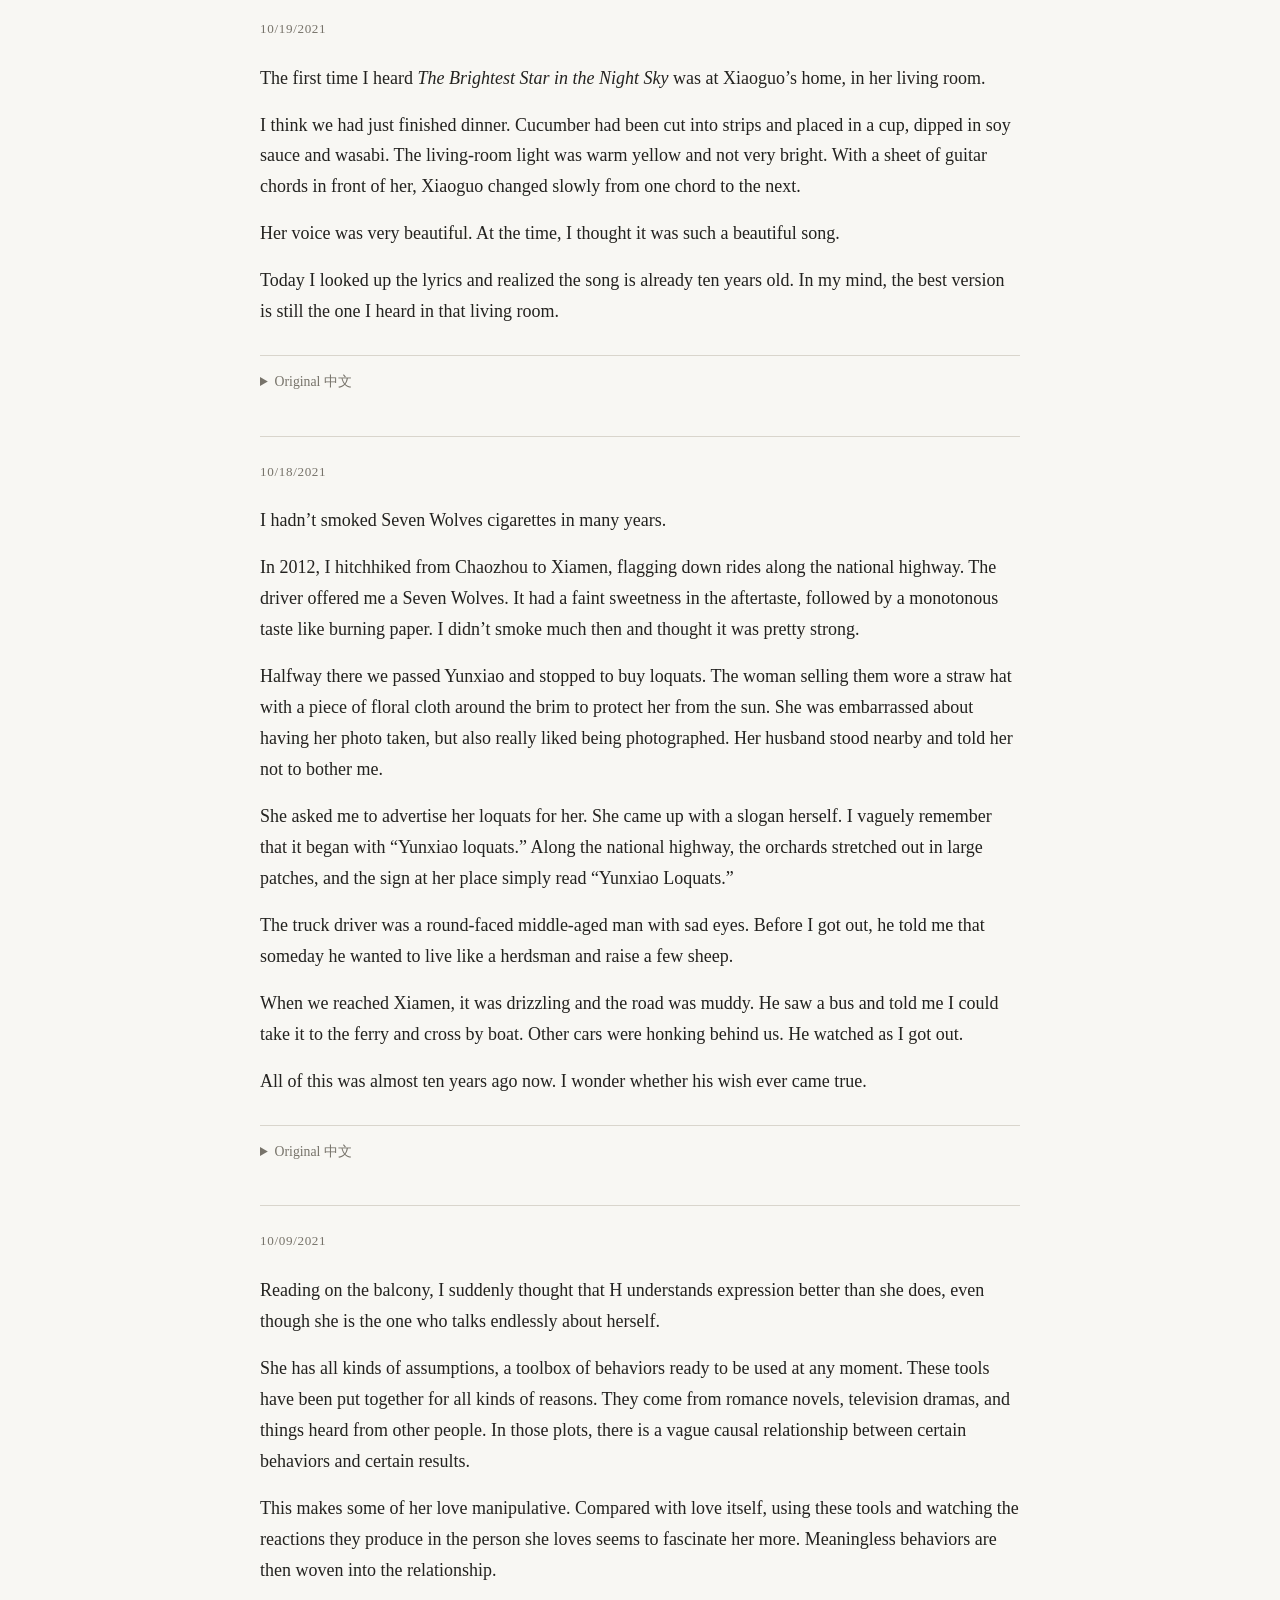
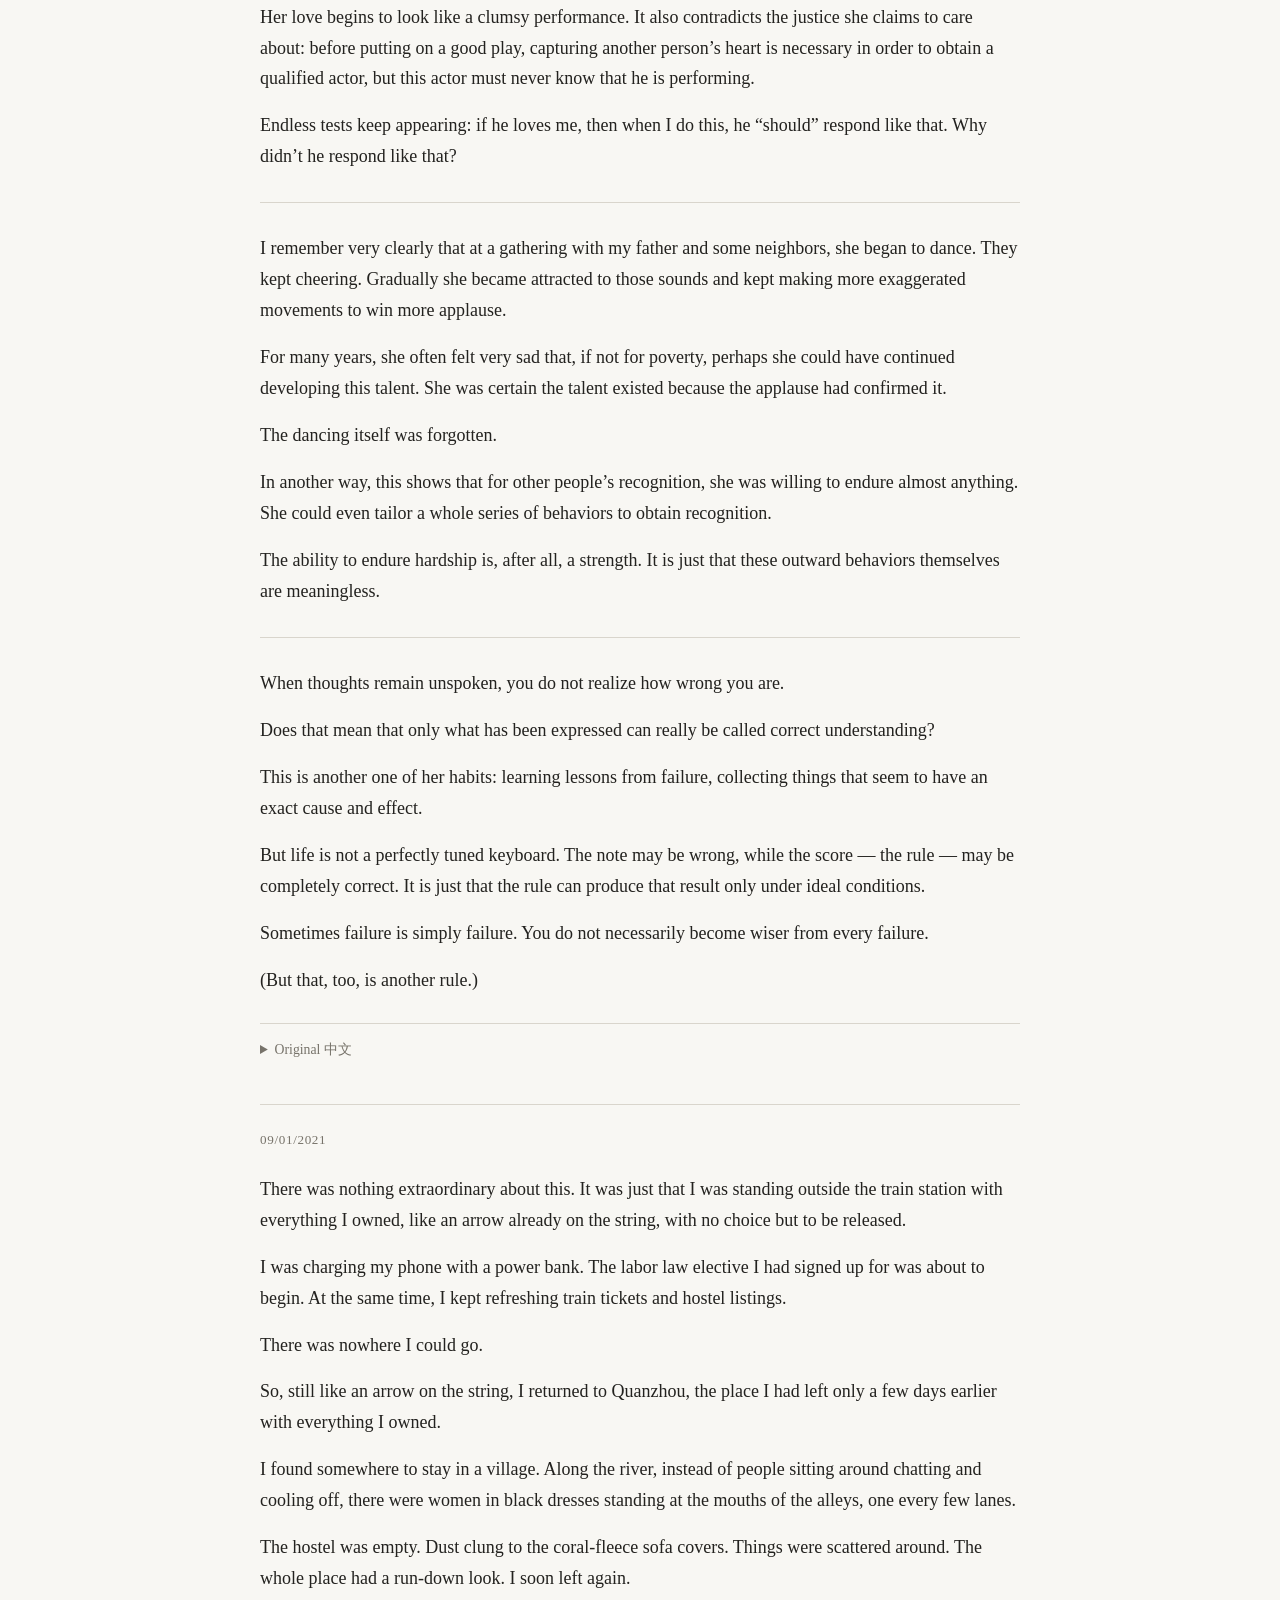
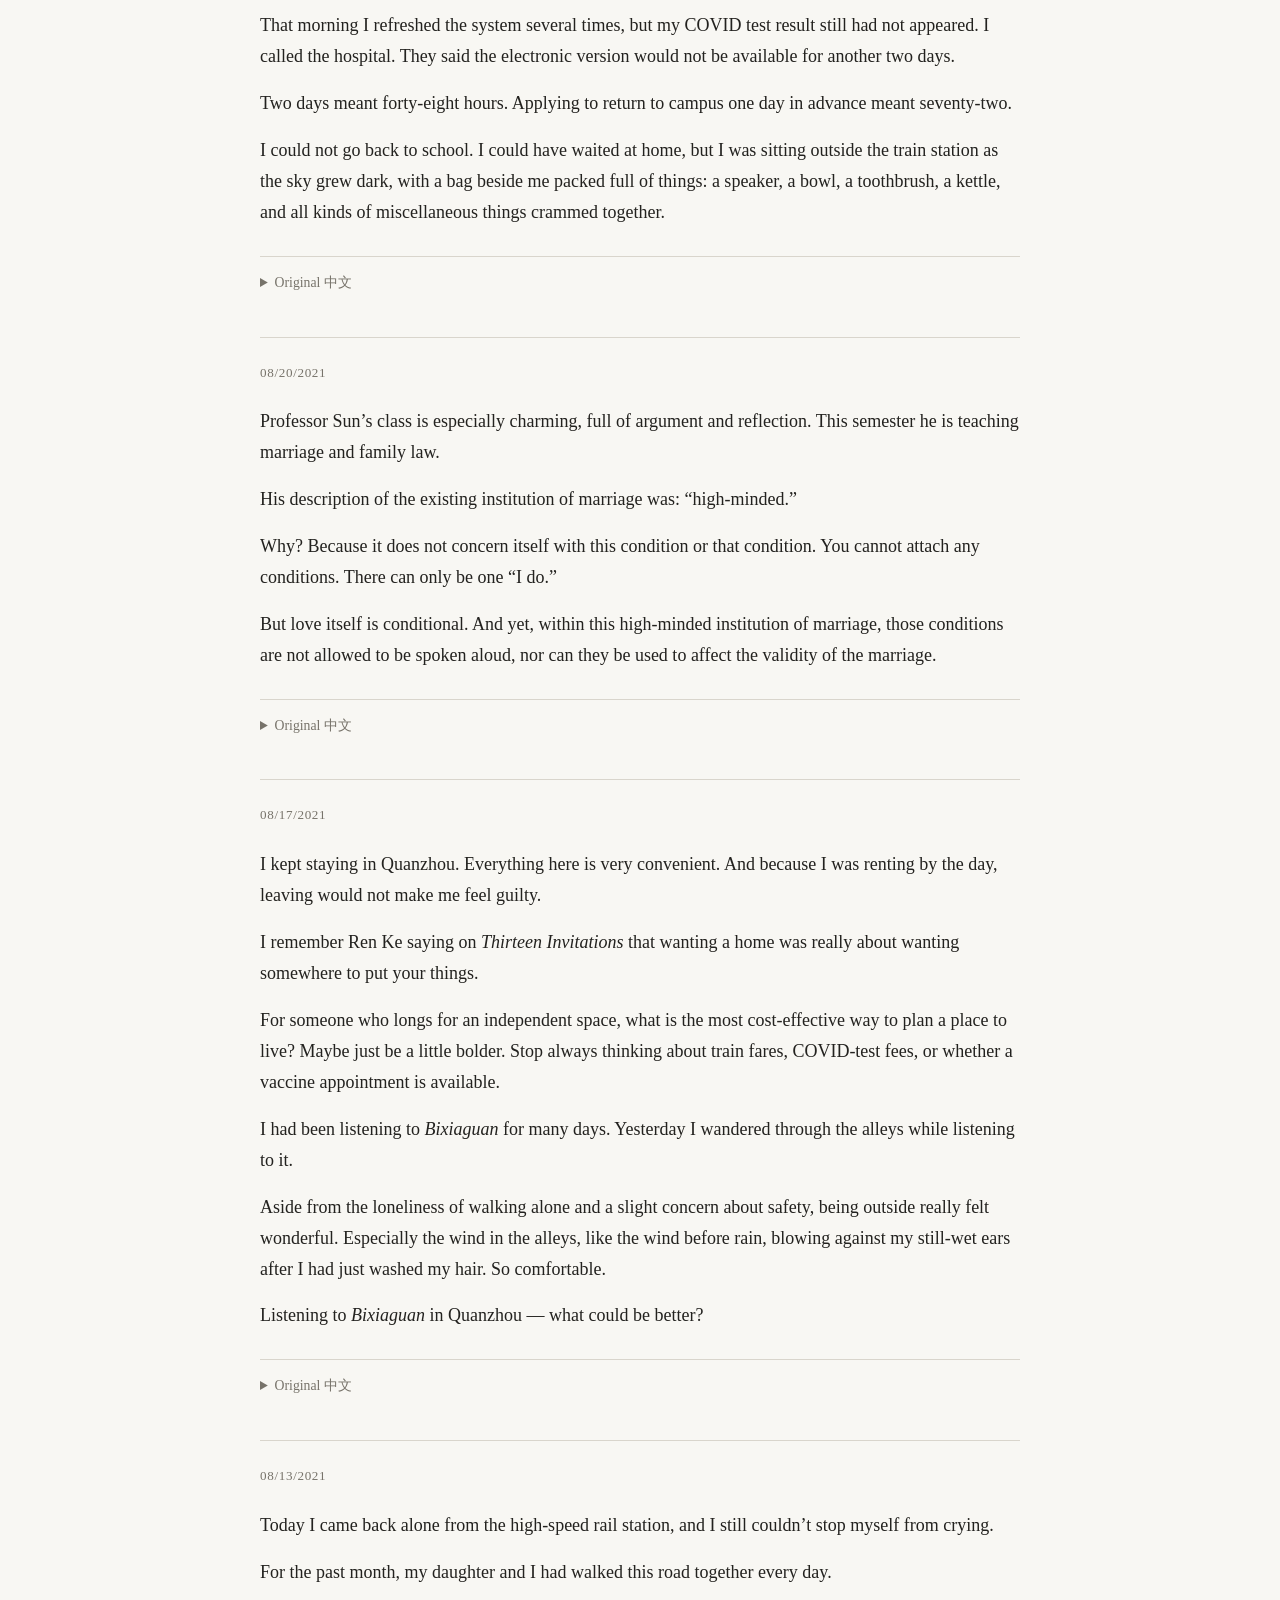
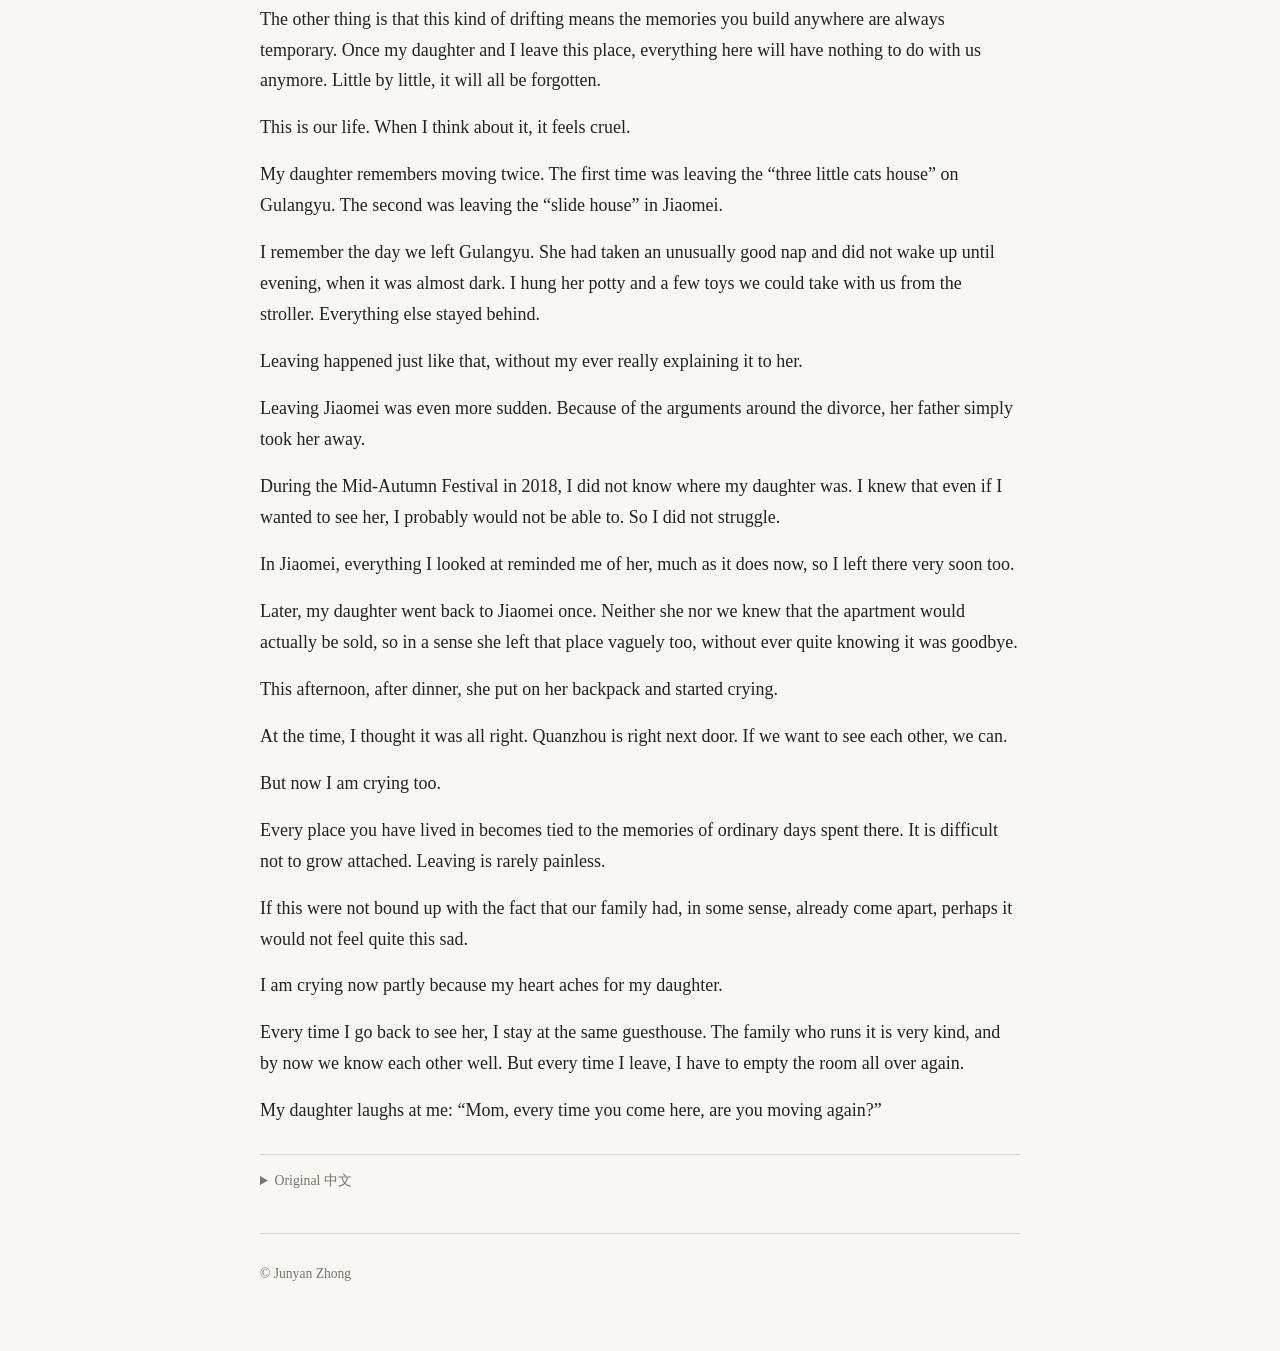
==== commit 8003249a: "Correct daughter's nickname to Duidui" ====
--- a/law-school-days.html
+++ b/law-school-days.html
@@ -50,7 +50,7 @@
 
       <article class="note-card">
         <time datetime="2023-03-14">03/14/2023</time>
-        <p>Yesterday I video-called Duoduo. She said she was cutting oranges, and that her dad gives her three yuan for every orange she cuts.</p>
+        <p>Yesterday I video-called Duidui. She said she was cutting oranges, and that her dad gives her three yuan for every orange she cuts.</p>
         <p>She asked me when I was coming back, then said very understandingly, “You’re still writing your paper, right?”</p>
         <p>She seems to understand the pain of writing very well. Suddenly I felt a little comforted.</p>
         <details><summary>Original 中文</summary><p lang="zh-Hans">昨天给堆堆视频，她说正在切橙子，切一个橙子爸爸给她三元。她问我什么时候回，但是又很理解地说，你还在写论文吧？她似乎十分了解写作的痛苦，突然觉得有点治愈。</p></details>
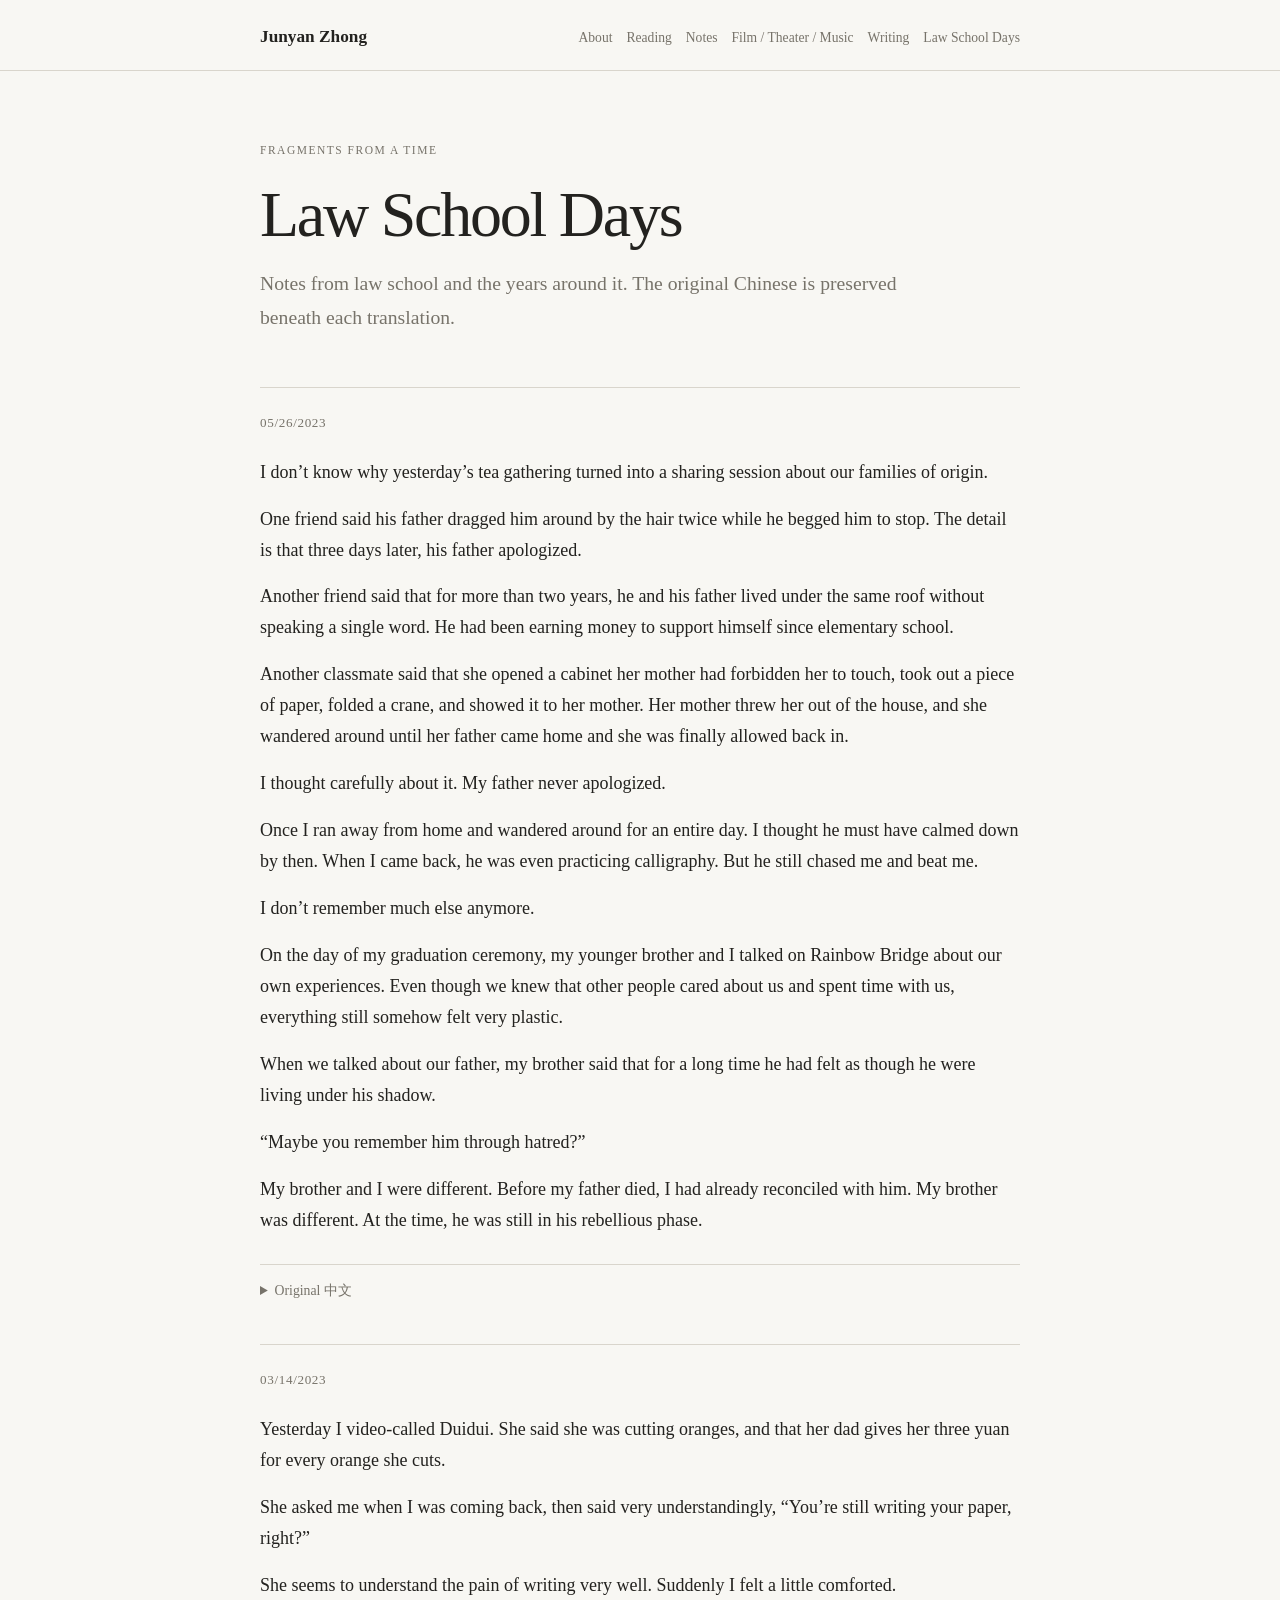
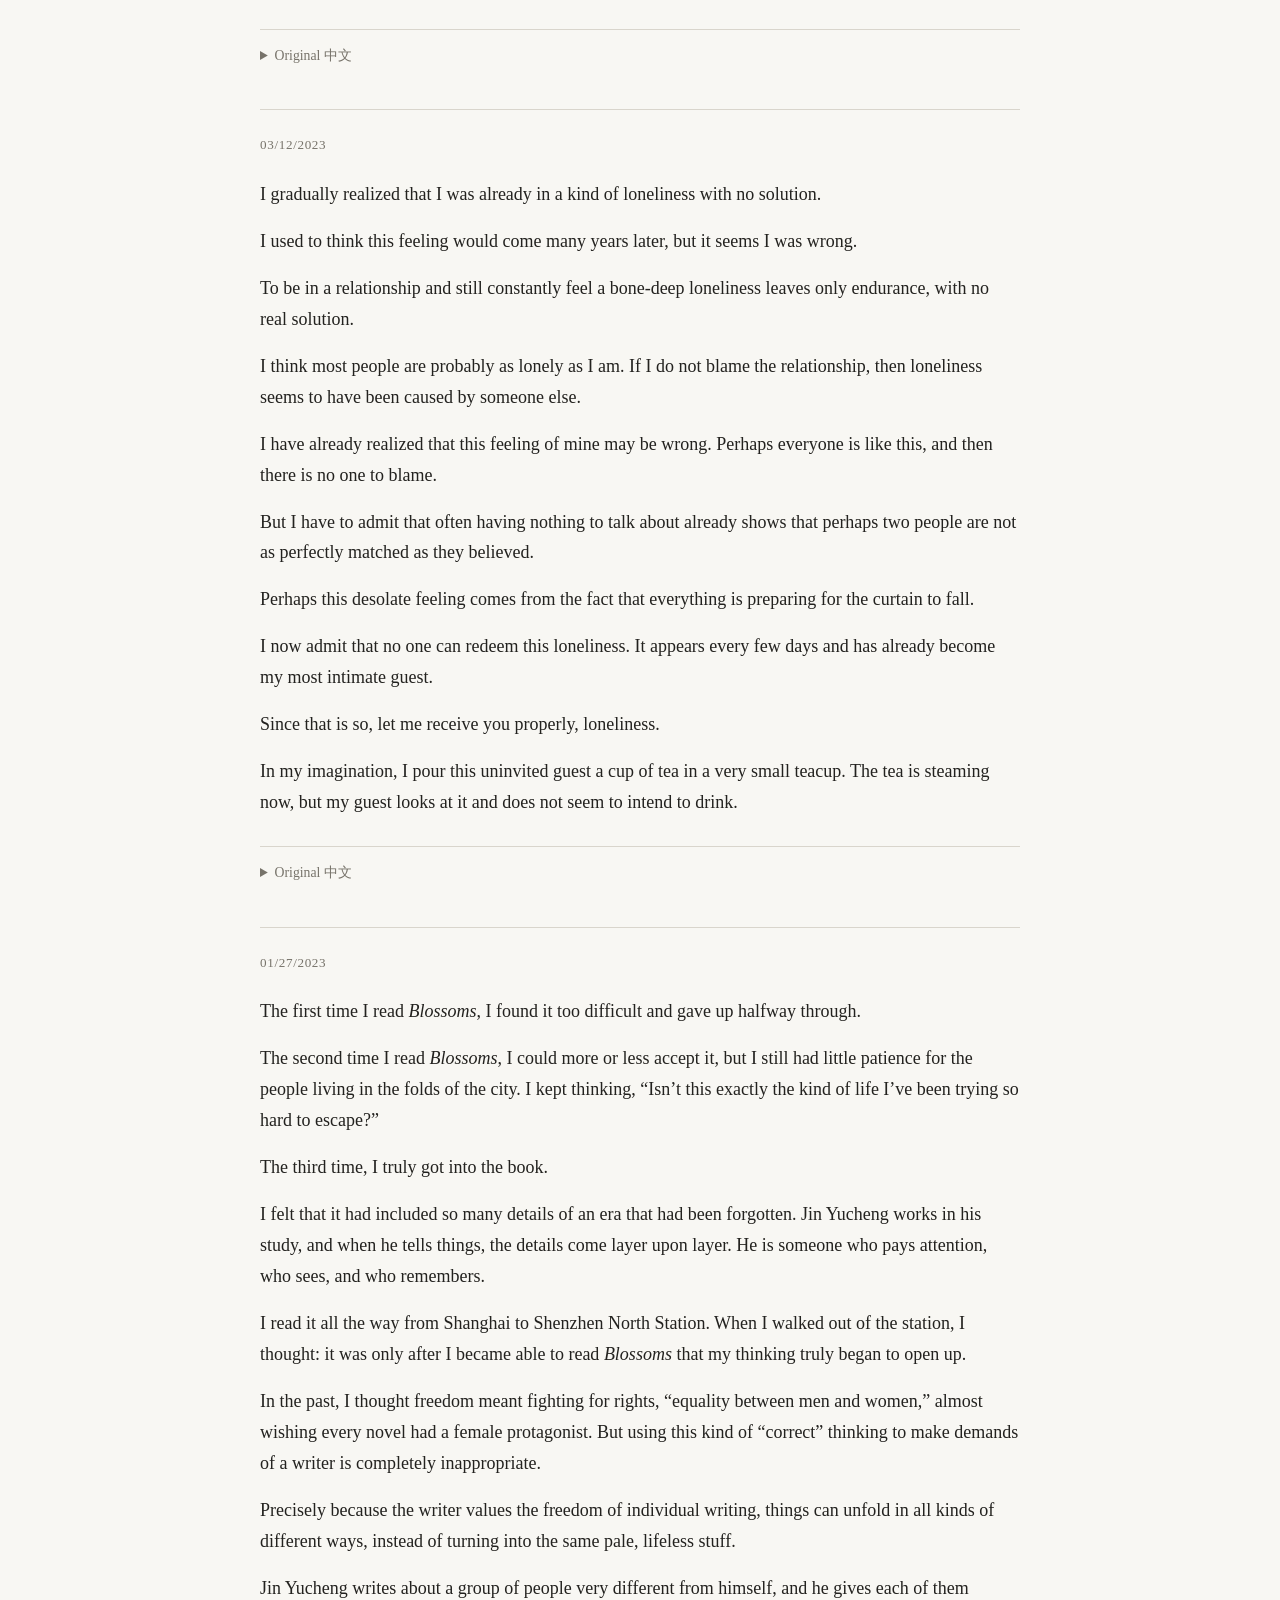
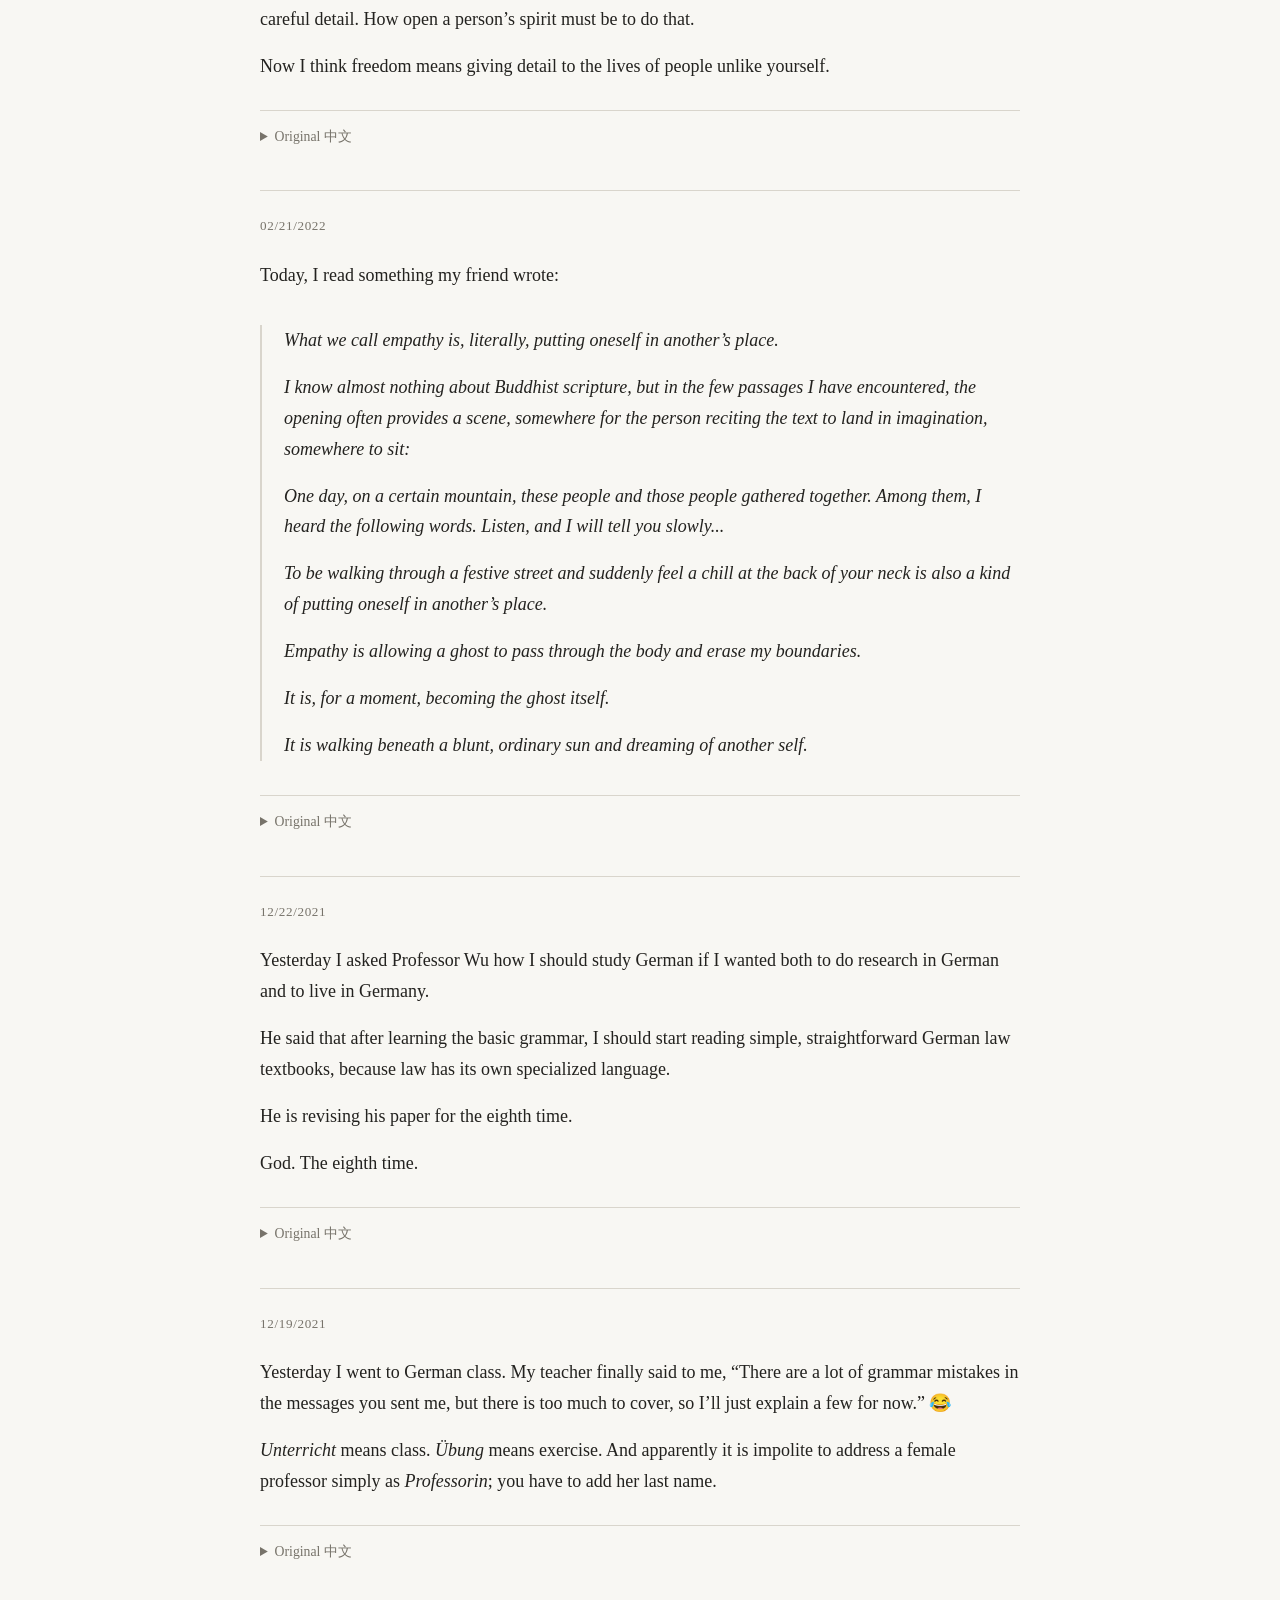
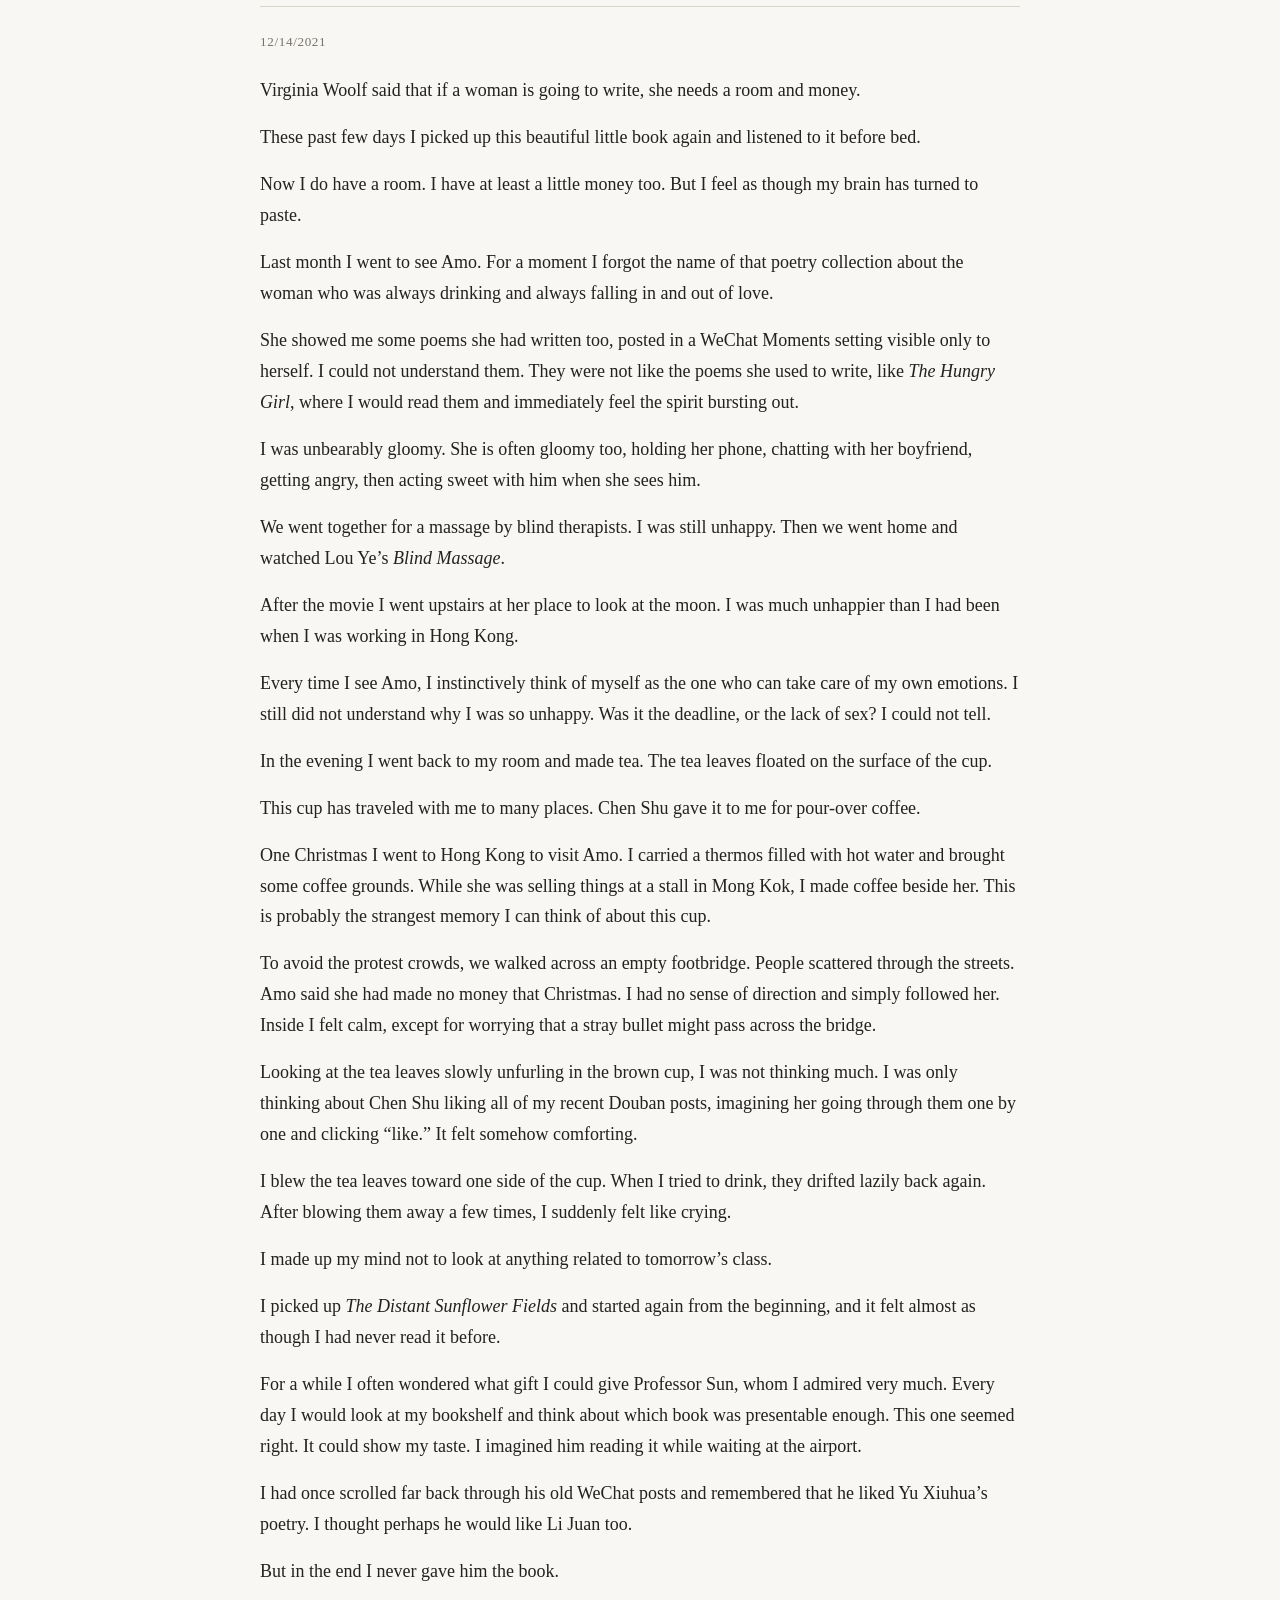
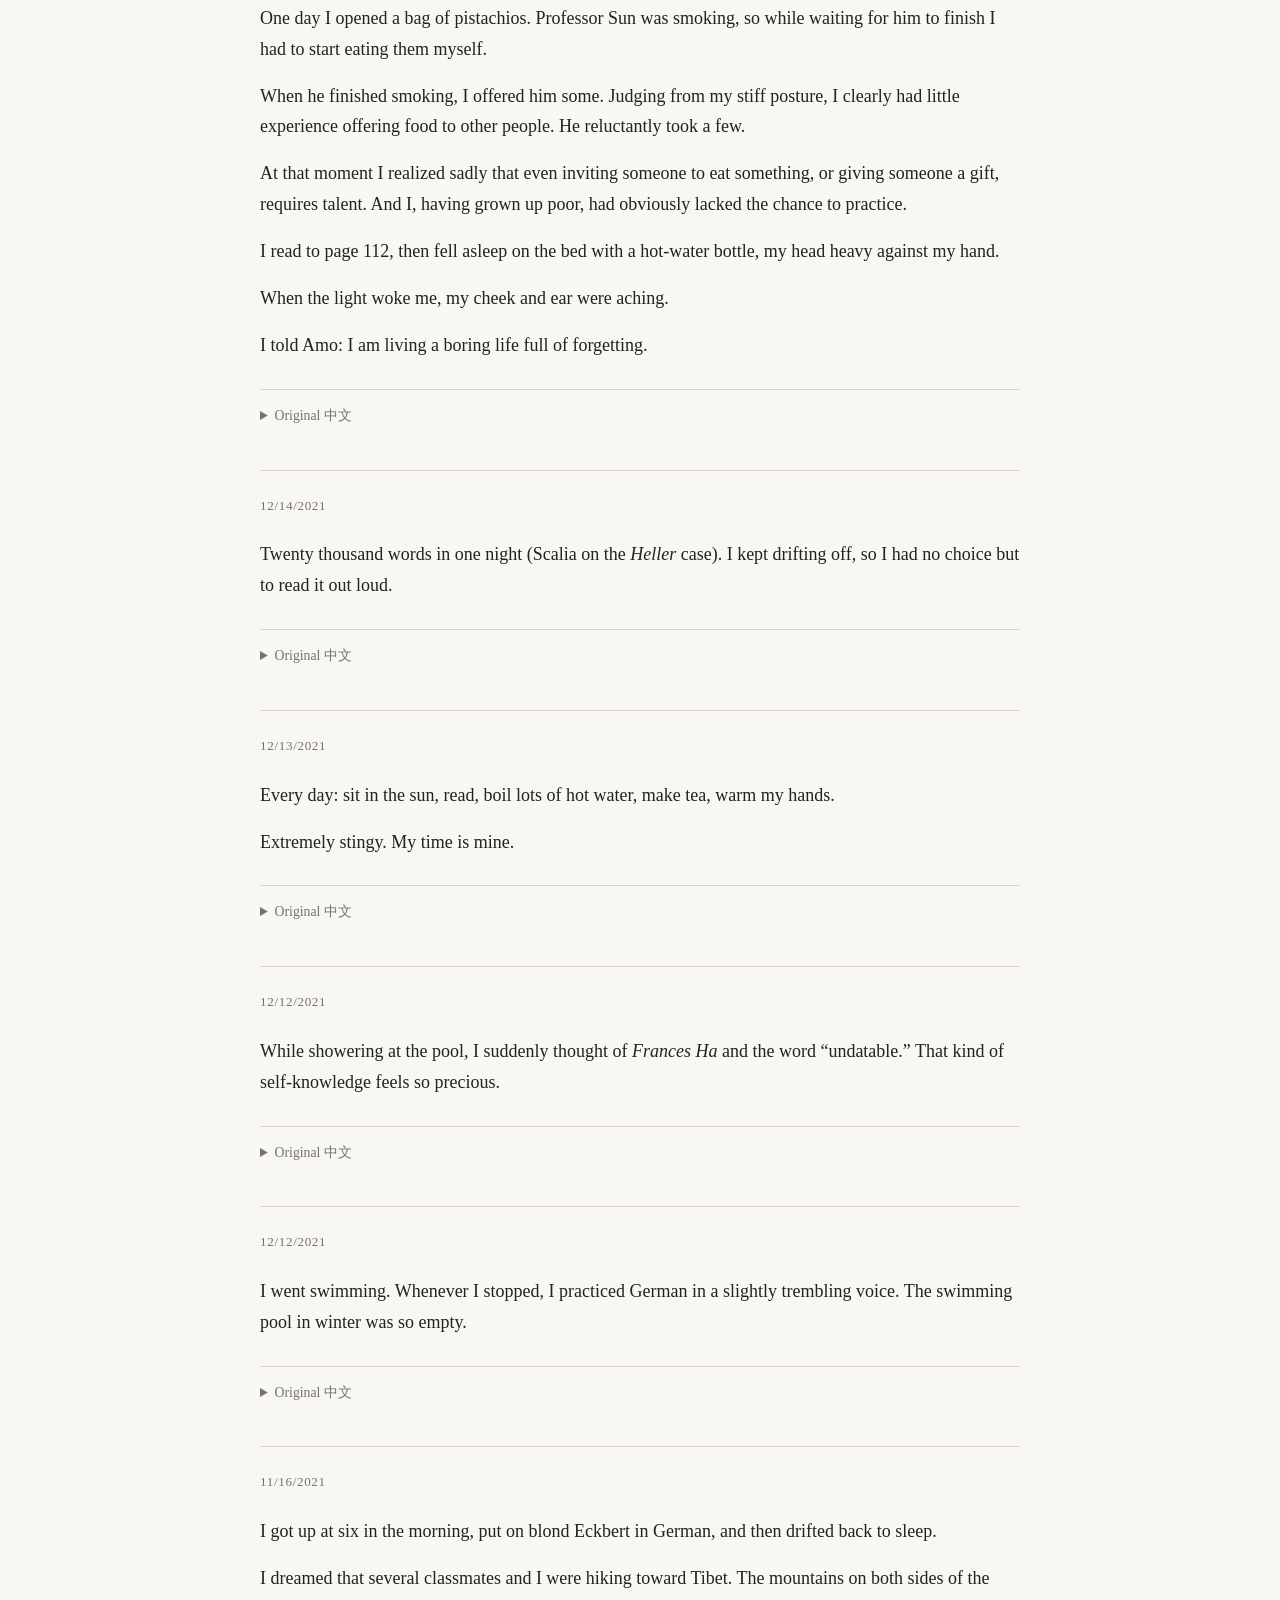
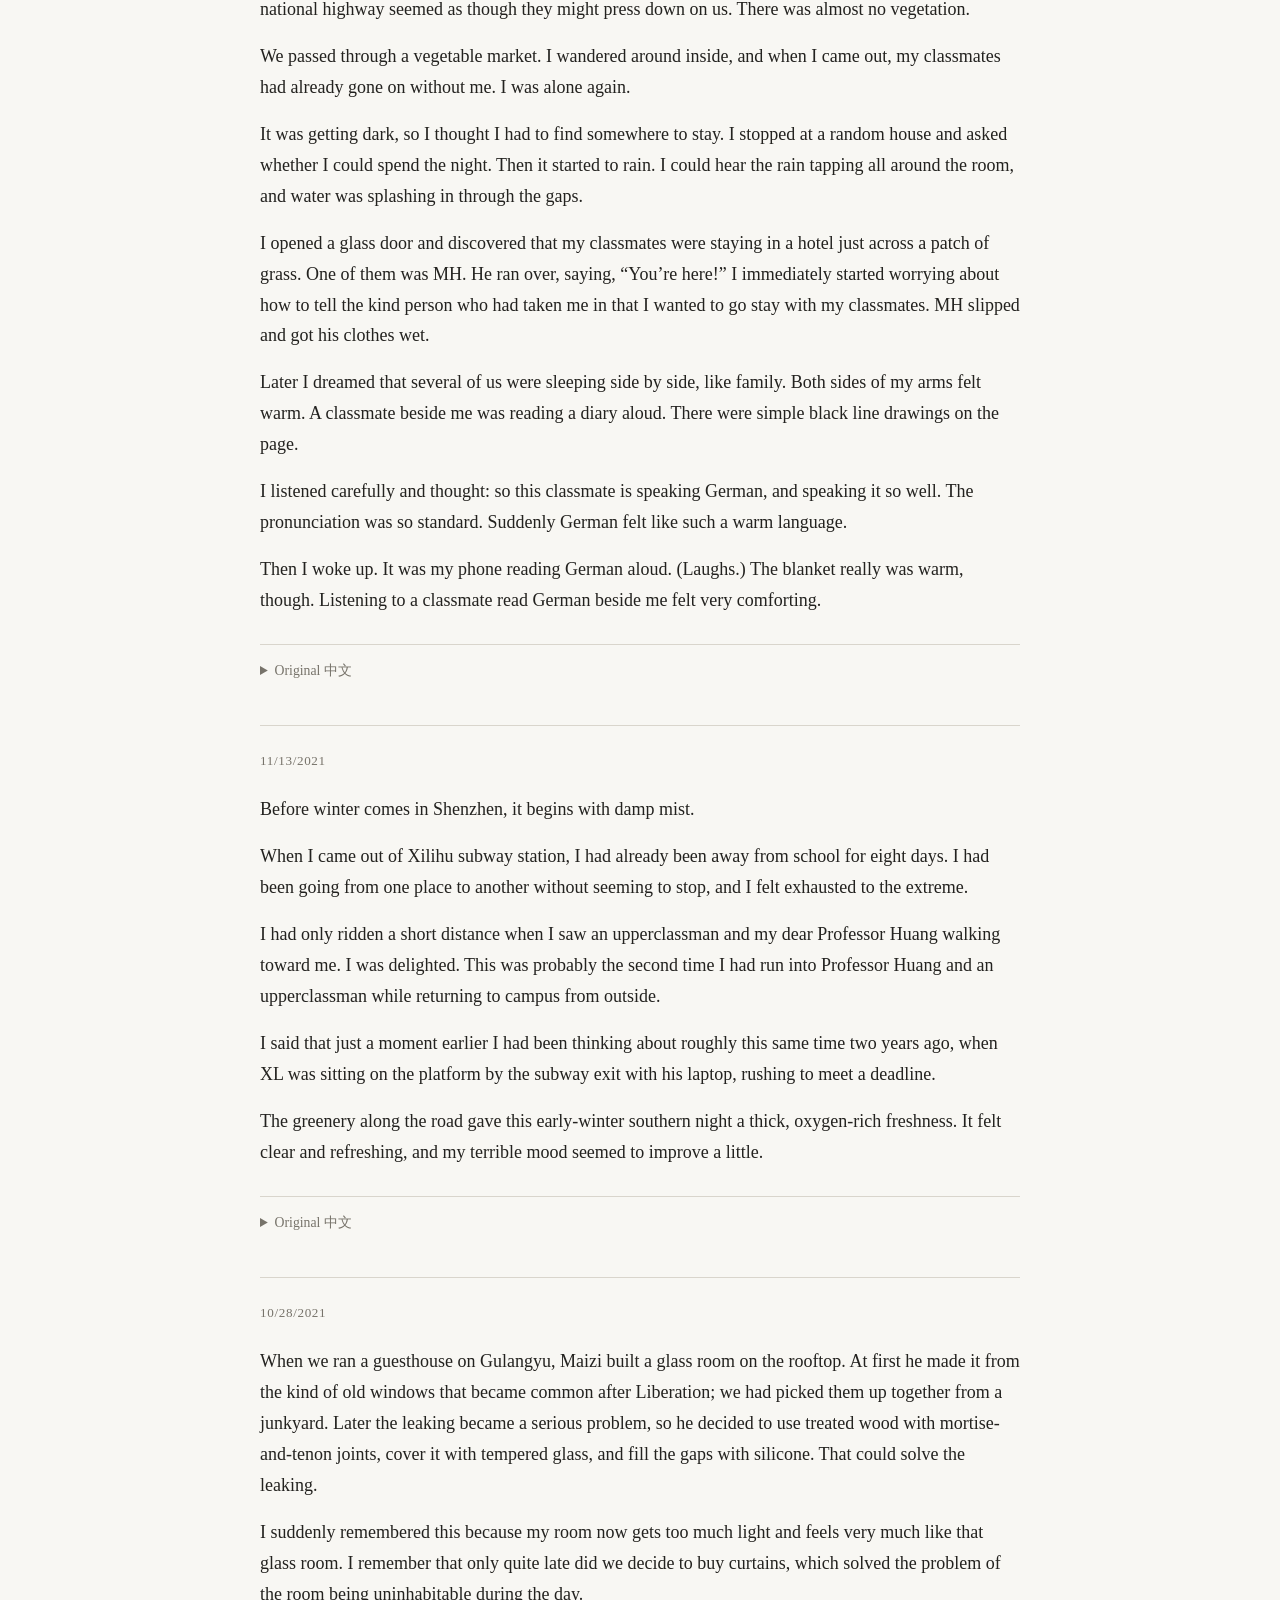
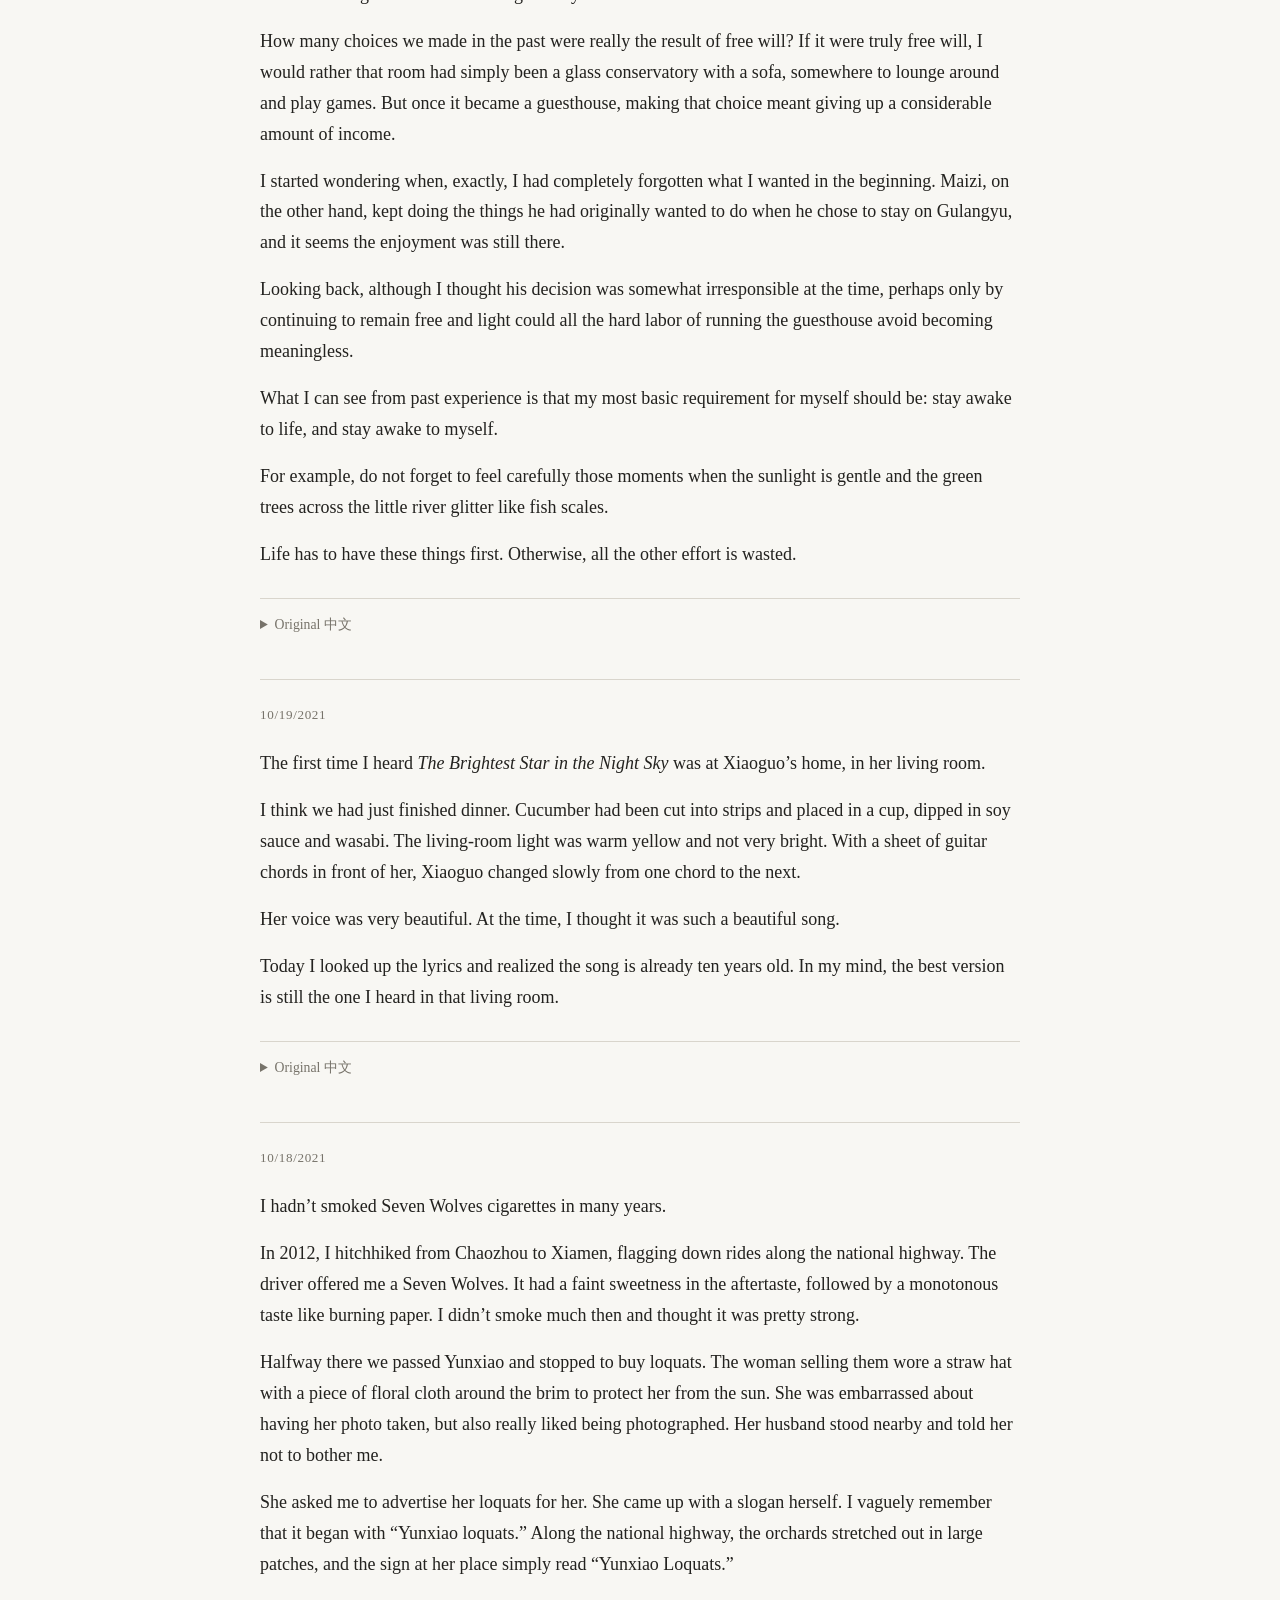
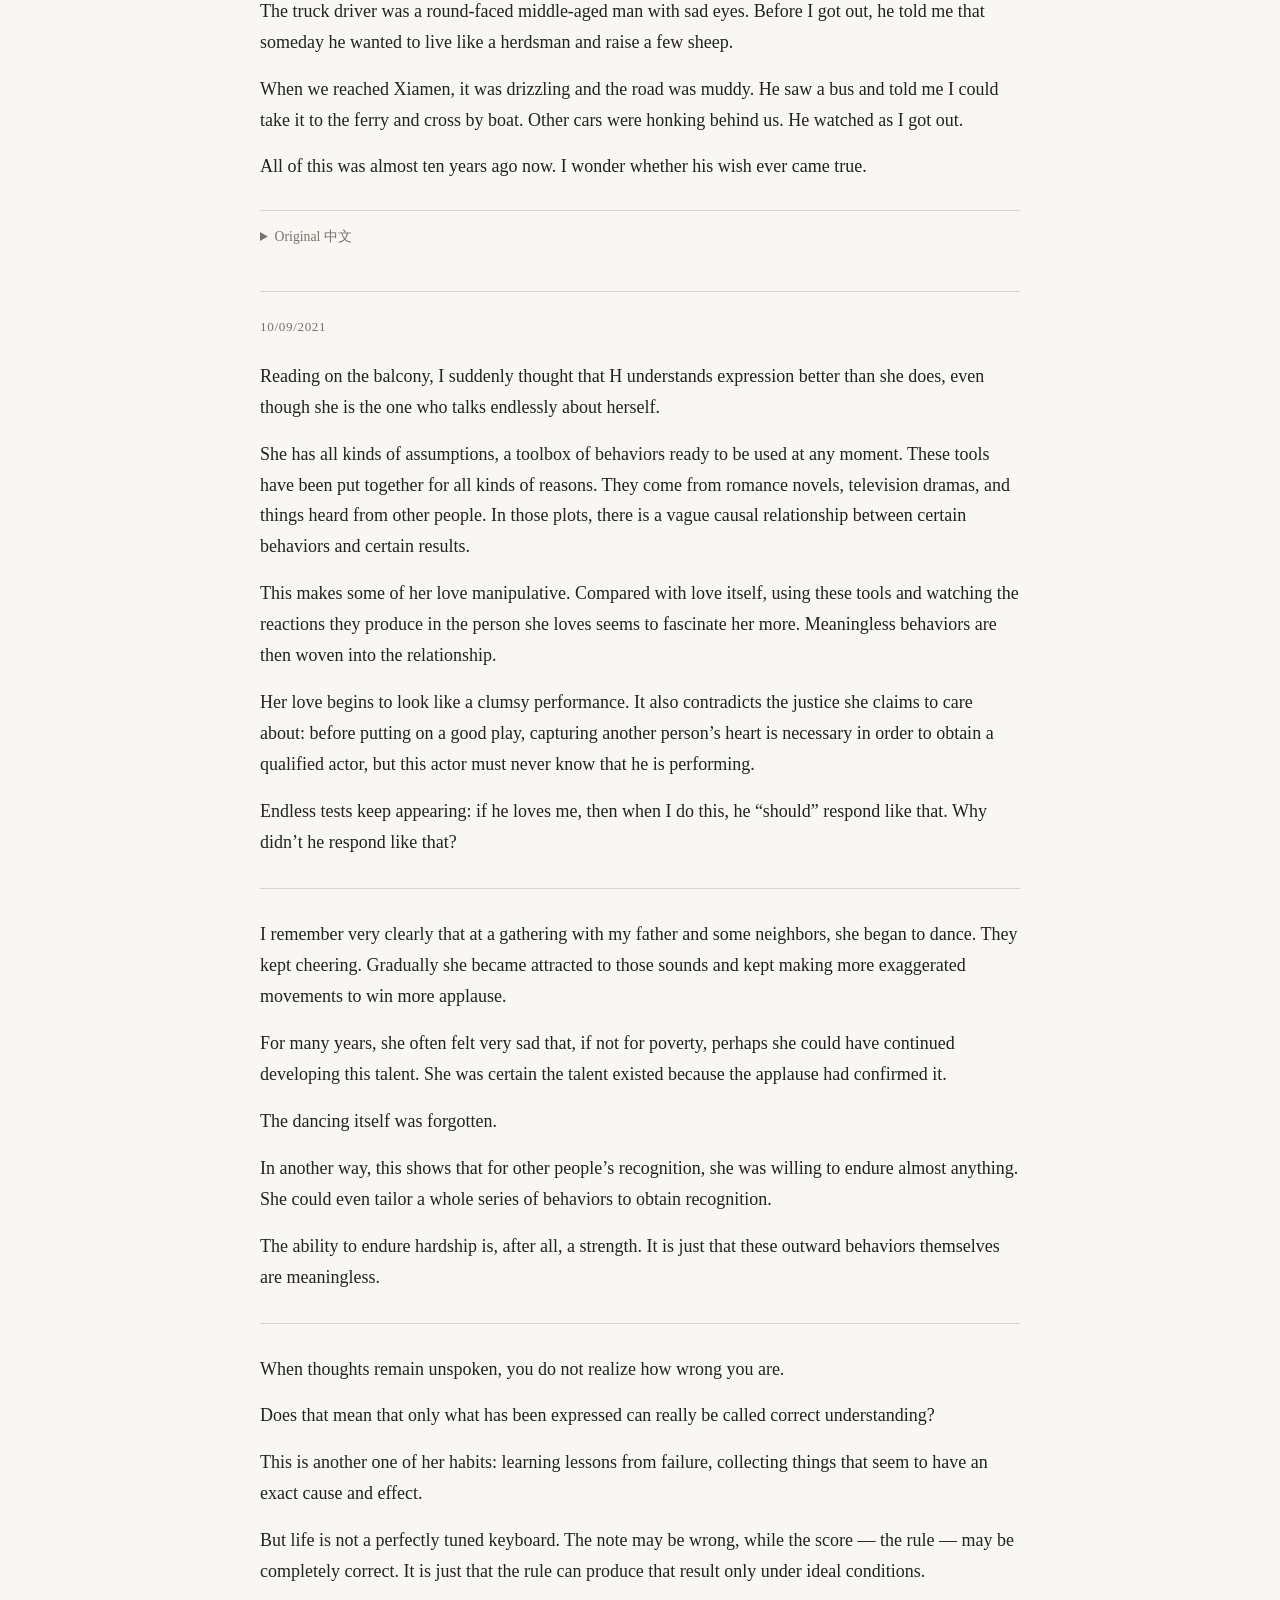
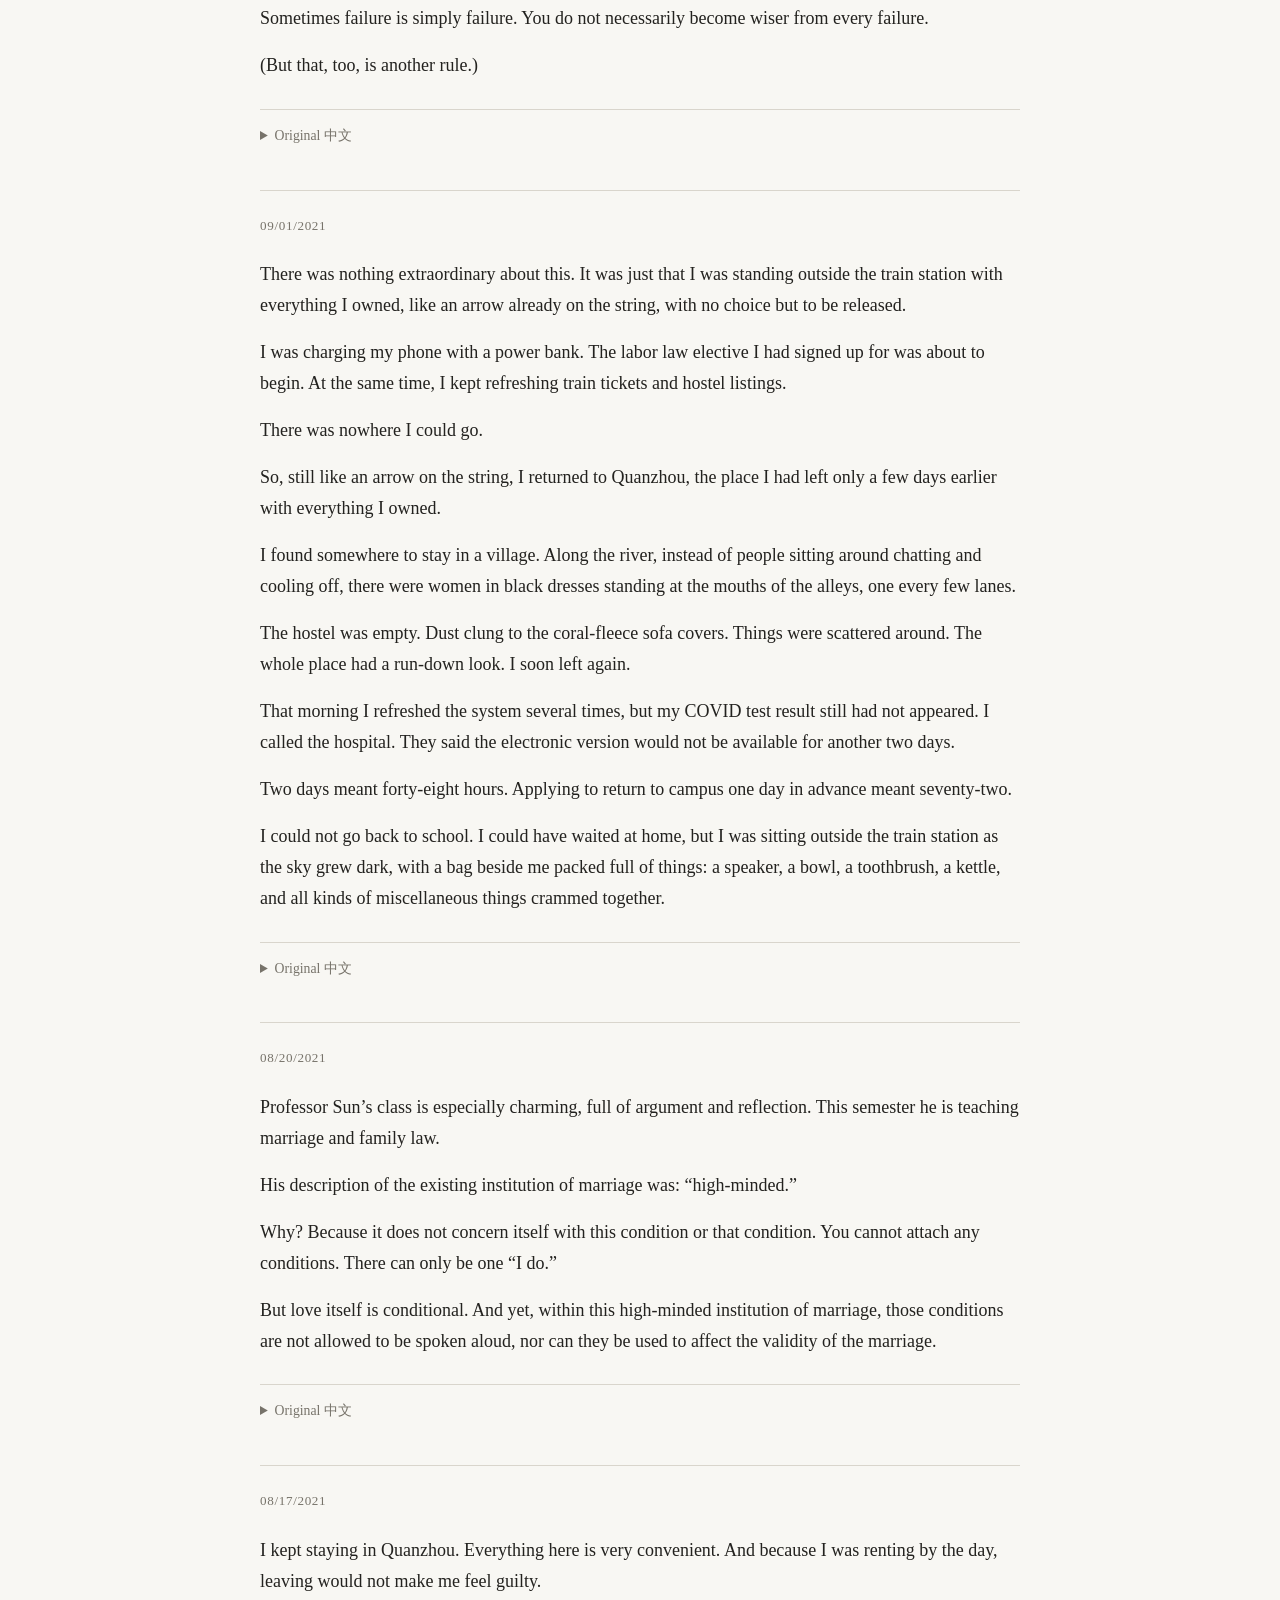
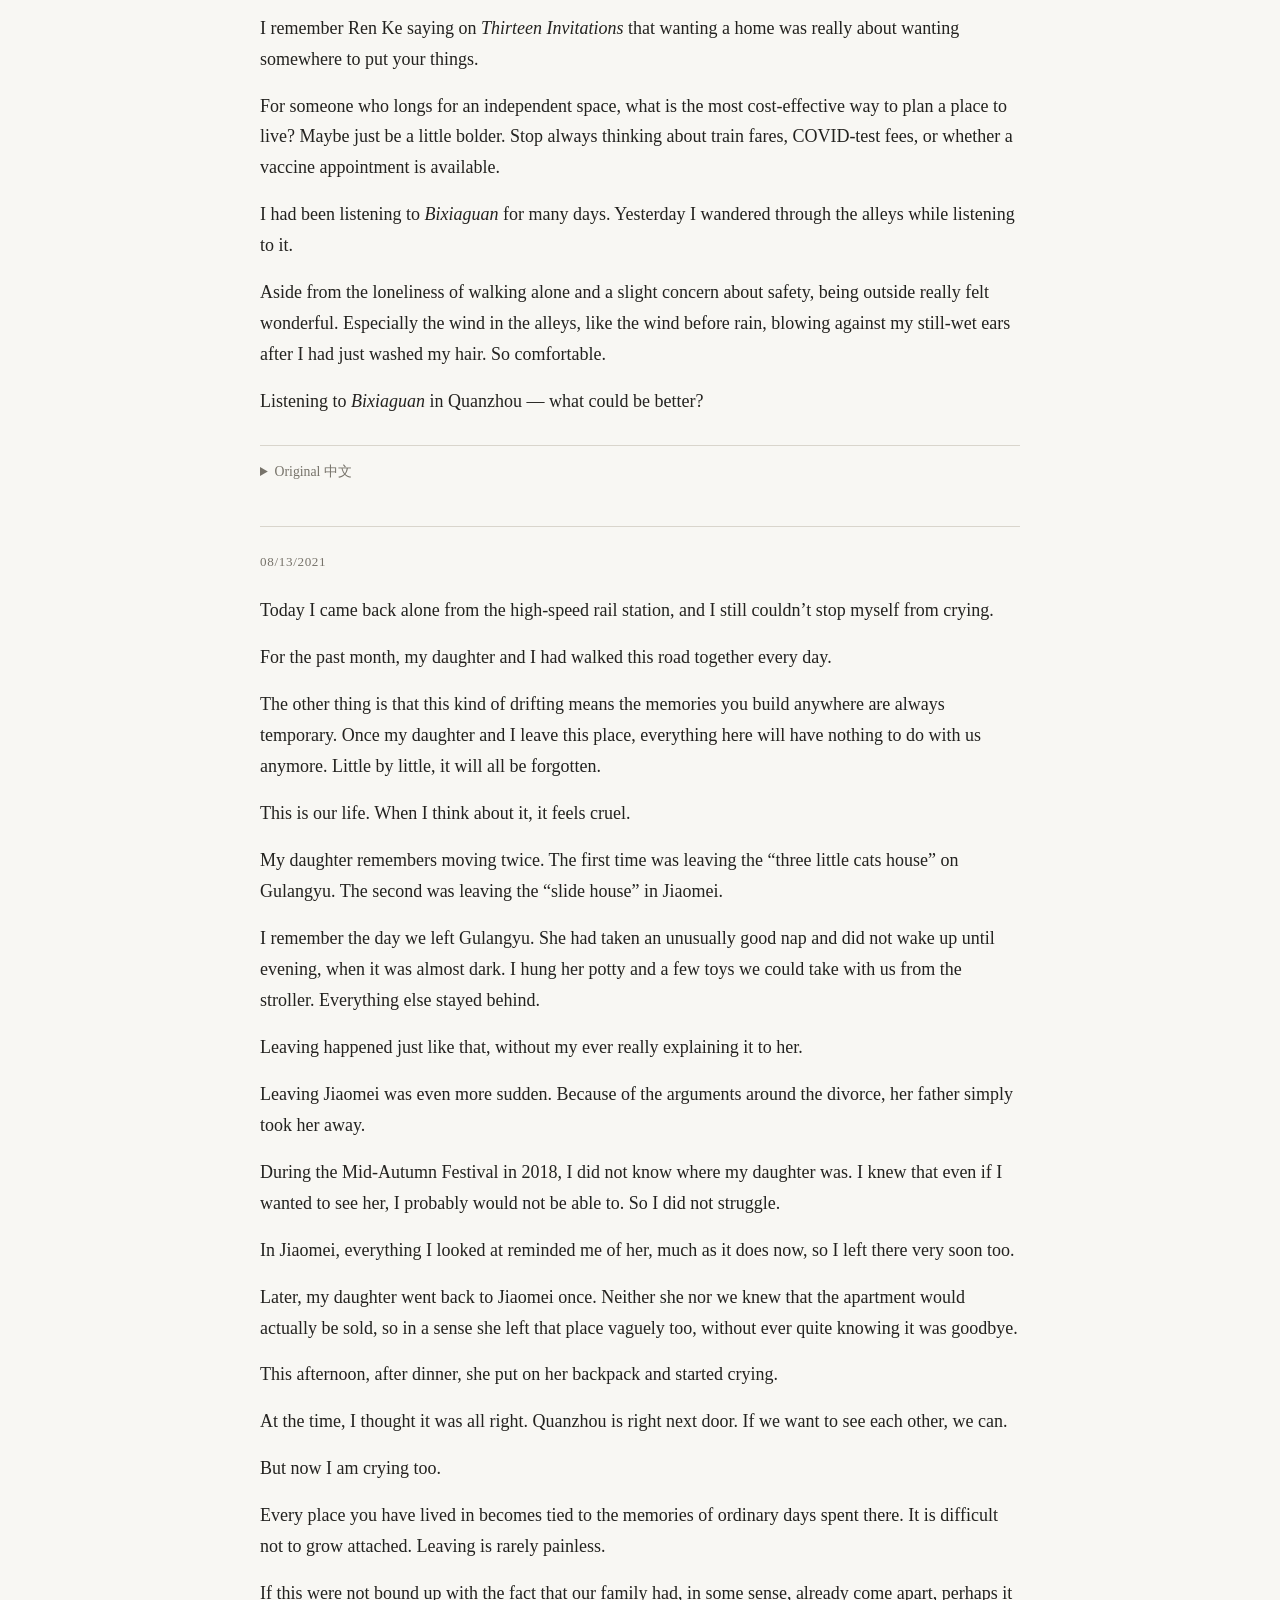
==== commit b28f8f40: "Add February 2022 empathy note with friend attribution" ====
--- a/law-school-days.html
+++ b/law-school-days.html
@@ -86,6 +86,22 @@
         <details><summary>Original 中文</summary><p lang="zh-Hans">第一次看《繁花》，觉得太难读，半途而废。第二次读《繁花》 ，能大概接受，但是对于城市褶皱中的人，还是不太宽容，觉得“这不就是我拼命想要逃离的生活吗？”第三次读，真的读进去了。我觉得很多时代被遗忘的细节都被囊括进来了。金宇澄工作在书斋，讲起事情来细节重重叠叠，是一个有心人啊，会看，会记。从上海一路看到深圳北站。出站的时候我想，从我能看繁花之后，我的思考才真正开放起来。过去我以为的自由，是争取权利，“男女平等”，恨不得小说都是女主角。但是这种正确的思考用来要求作者，就一点都不合适啊！恰恰是因为作者看重个人书写的自由，所以就能各个不同地延展开去，不是黄茅白苇那些狗屁东西。而金宇澄描写和他非常不同的一群人，各个都描写得周到，这心气得有多开阔啊……我现在觉得自由是给予与自己不同的人的生活以细节。</p></details>
       </article>
 
+
+
+      <article class="note-card">
+        <time datetime="2022-02-21">02/21/2022</time>
+        <p>Today, I read something my friend wrote:</p>
+        <blockquote>
+          <p>What we call empathy is, literally, putting oneself in another’s place.</p>
+          <p>I know almost nothing about Buddhist scripture, but in the few passages I have encountered, the opening often provides a scene, somewhere for the person reciting the text to land in imagination, somewhere to sit:</p>
+          <p>One day, on a certain mountain, these people and those people gathered together. Among them, I heard the following words. Listen, and I will tell you slowly...</p>
+          <p>To be walking through a festive street and suddenly feel a chill at the back of your neck is also a kind of putting oneself in another’s place.</p>
+          <p>Empathy is allowing a ghost to pass through the body and erase my boundaries.</p>
+          <p>It is, for a moment, becoming the ghost itself.</p>
+          <p>It is walking beneath a blunt, ordinary sun and dreaming of another self.</p>
+        </blockquote>
+        <details><summary>Original 中文</summary><p lang="zh-Hans">今天，我读到我朋友写的：“所谓共情，设身处地。虽然对佛经几近无知，但寥寥接触过的，经文开篇往往提供一个场景，供诵经人在想象中落脚，有个地方可以坐下－－某日某山中，这些那些人我们围坐一处，其间我听闻了如下话语，且听我细细道来… 在节日的街头散着步，脖子上突袭的一阵冷意就是设身处地。共情是接受幽灵穿过身体，擦除我的边界，是暂时成为幽灵本身，是走在直白的太阳下梦见另一个自己。”</p></details>
+      </article>
 
       <article class="note-card">
         <time datetime="2021-12-22">12/22/2021</time>
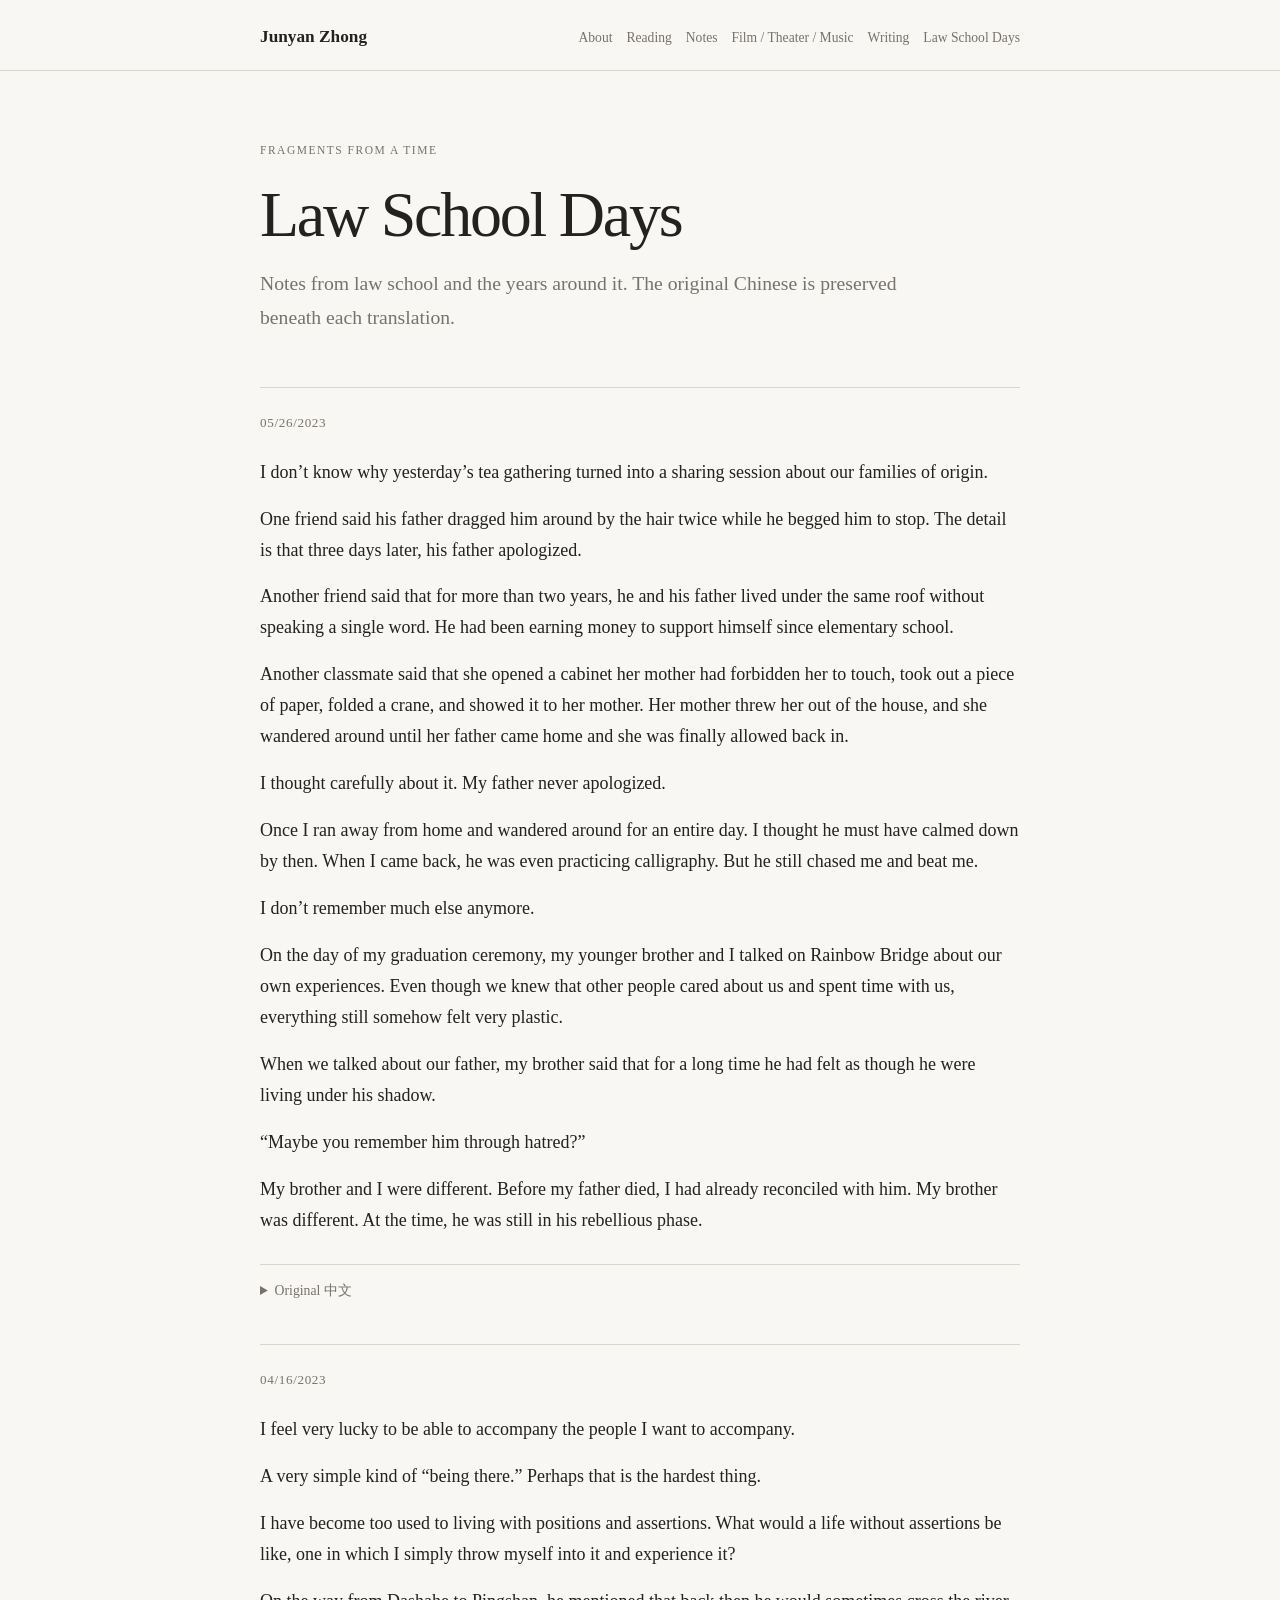
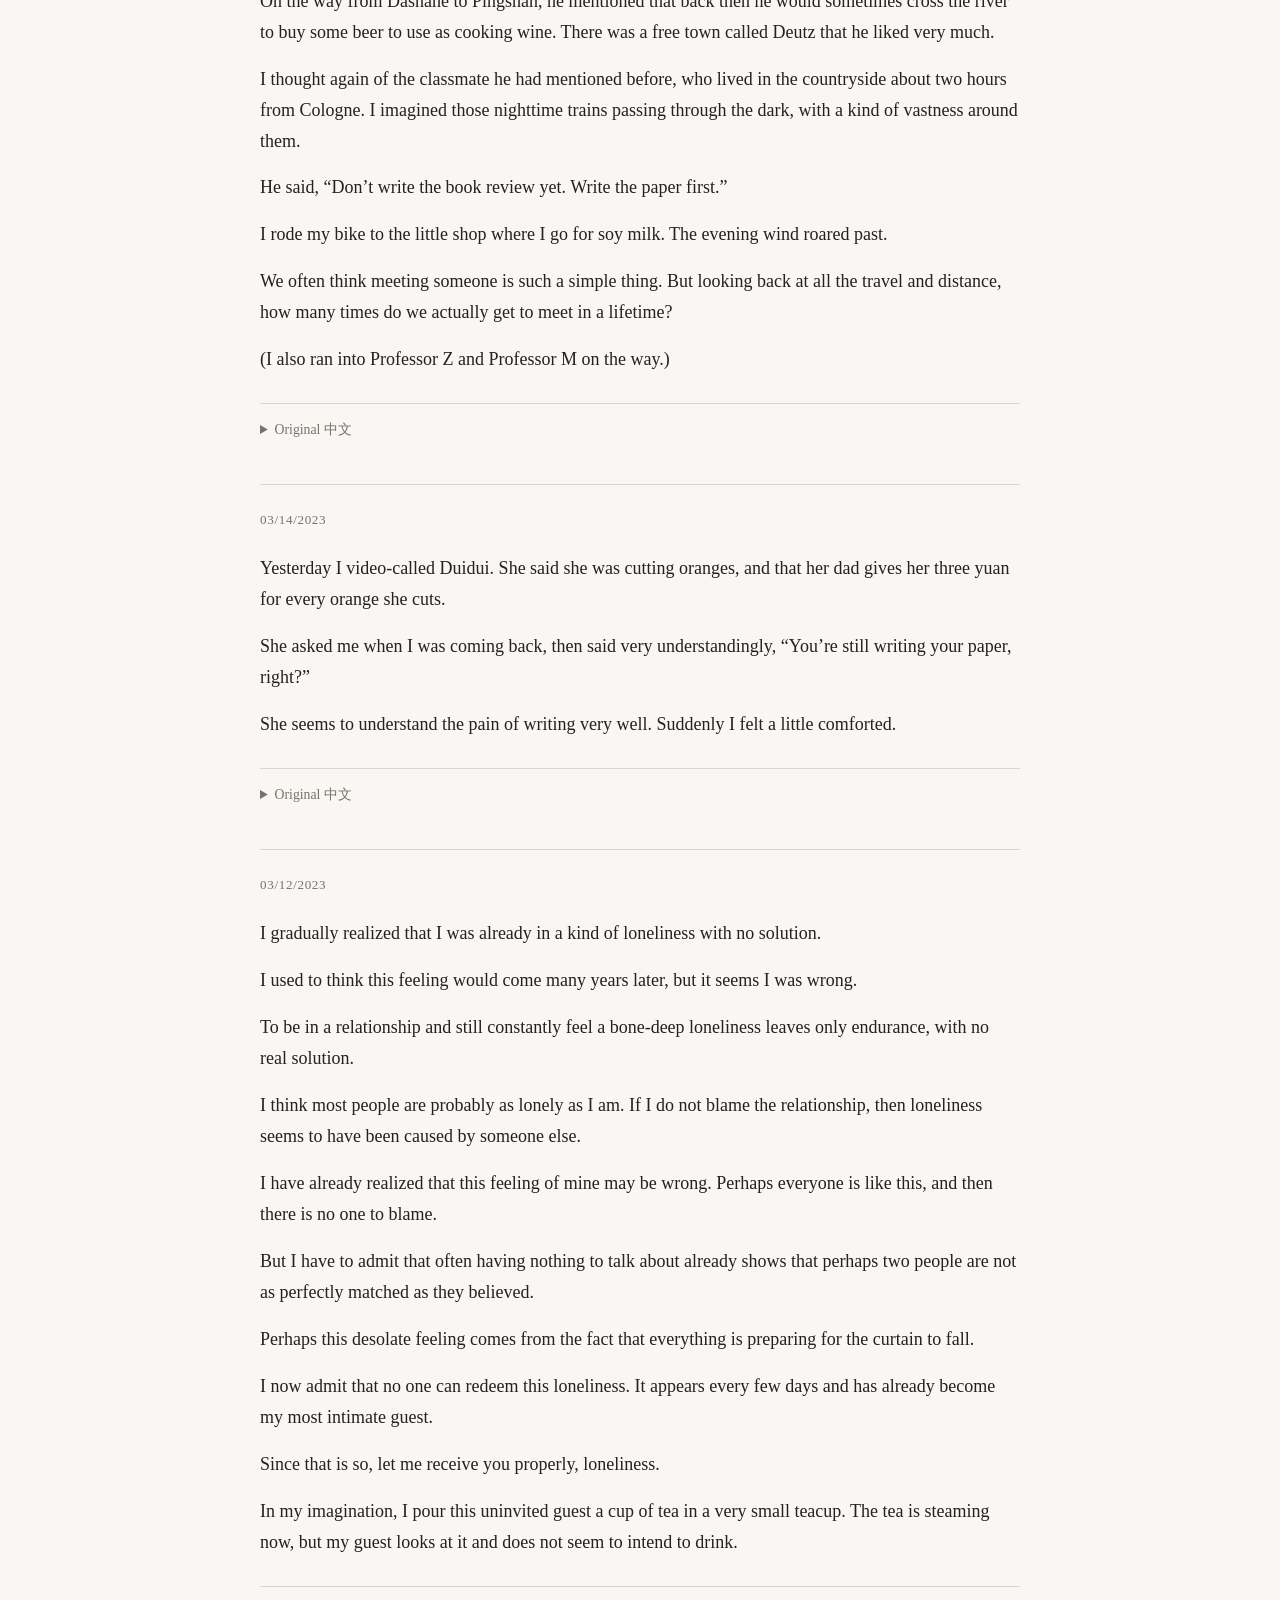
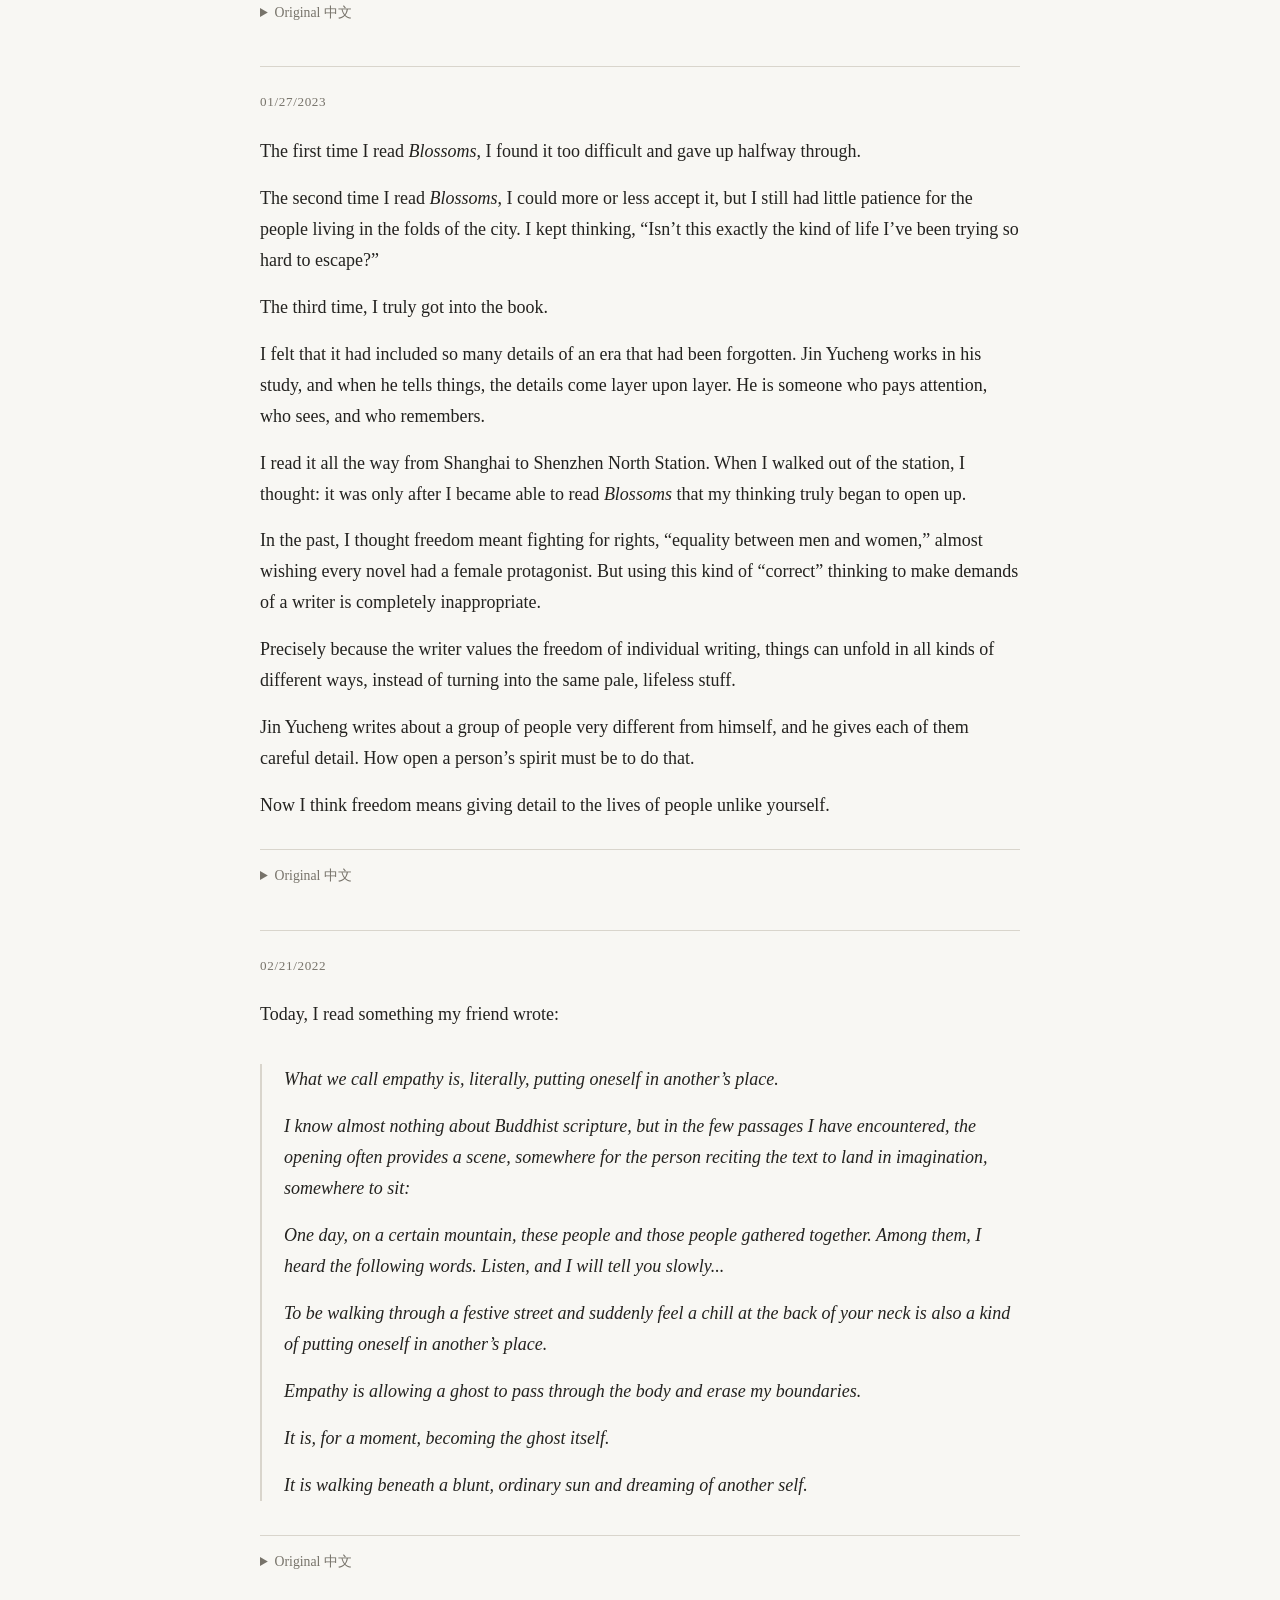
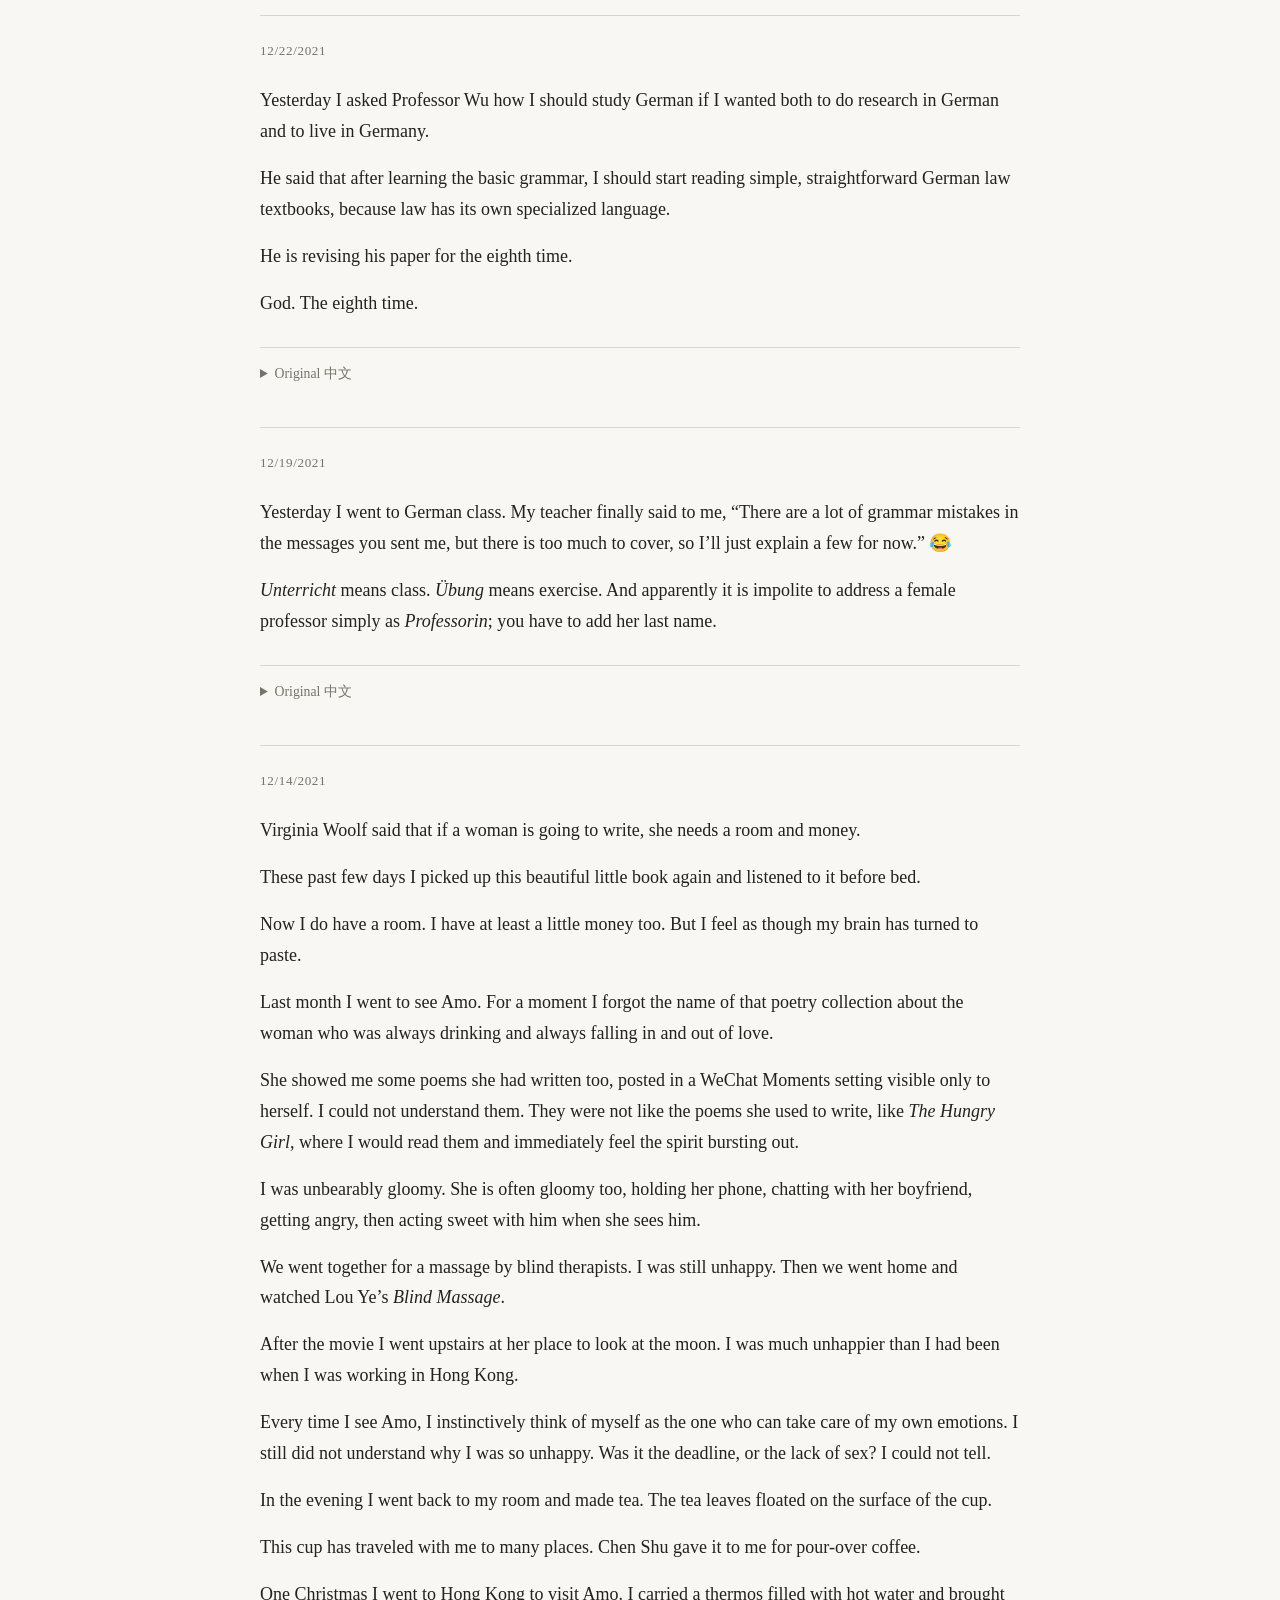
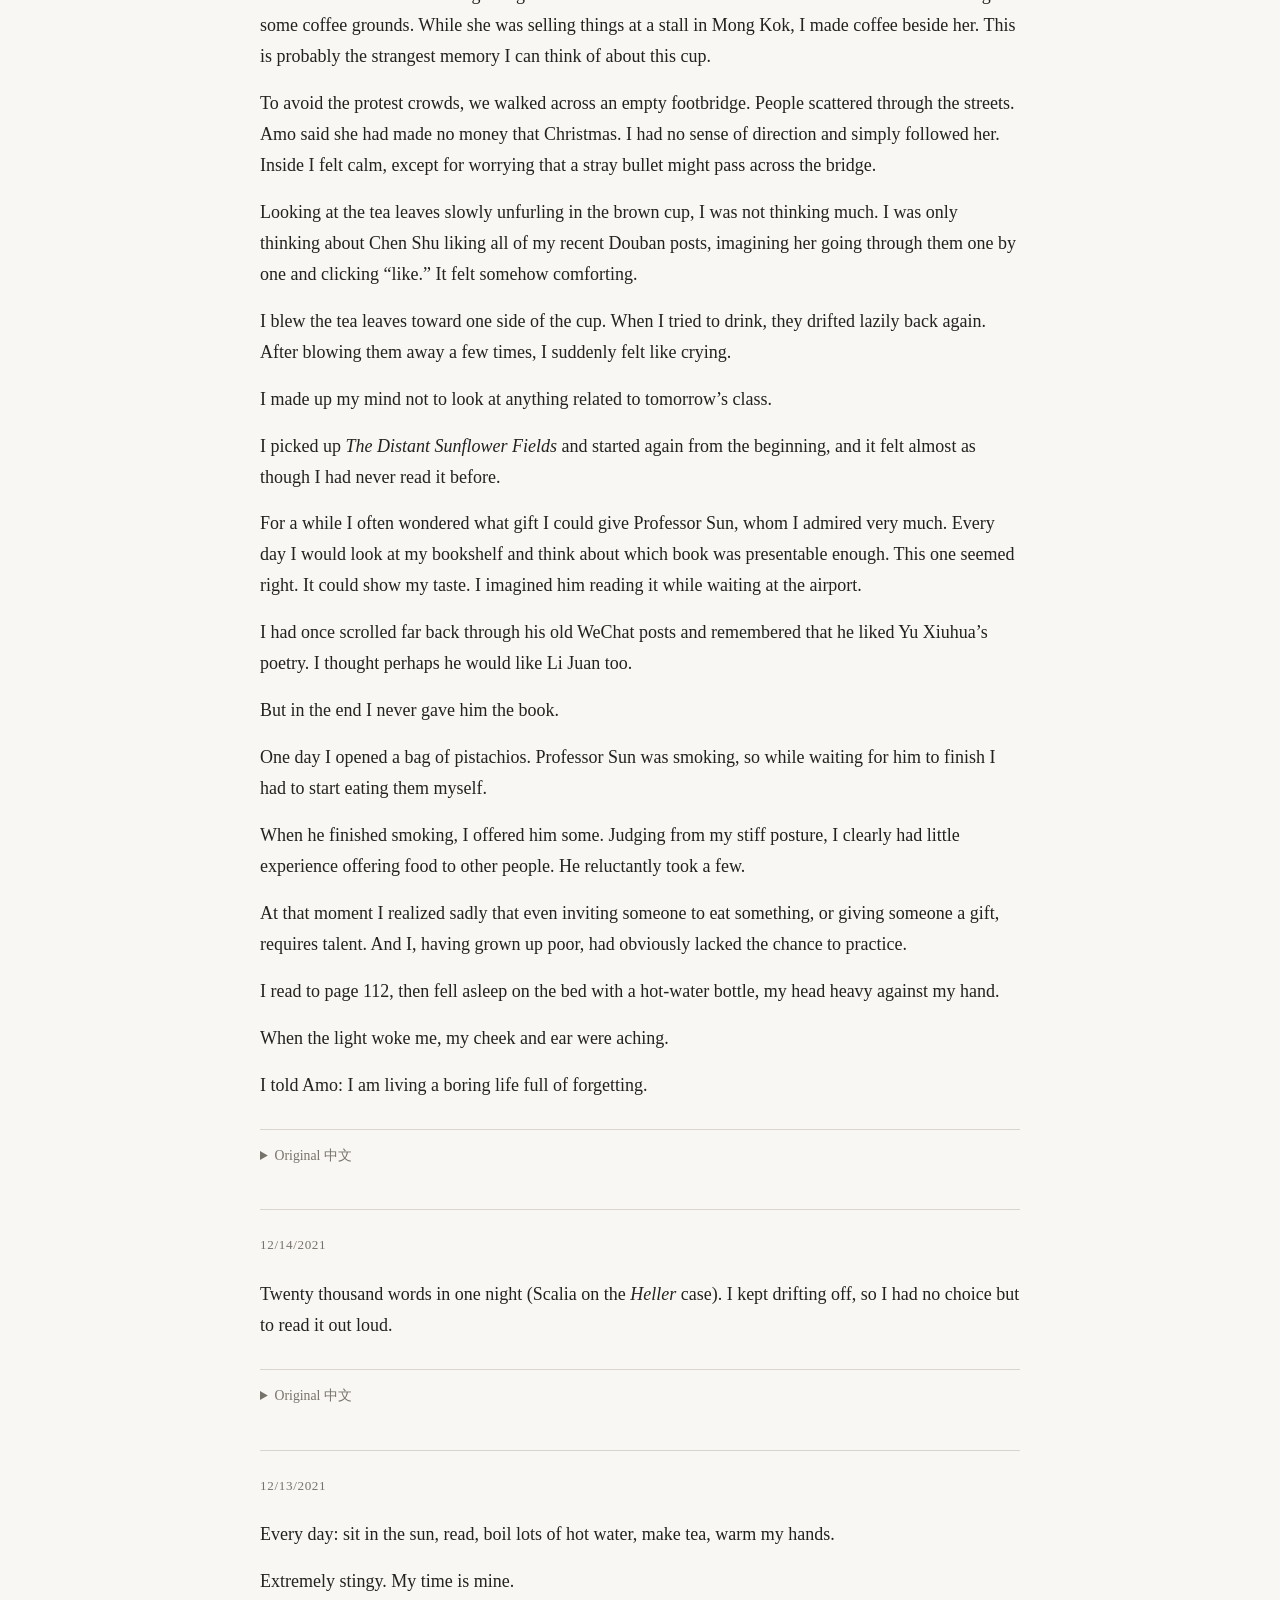
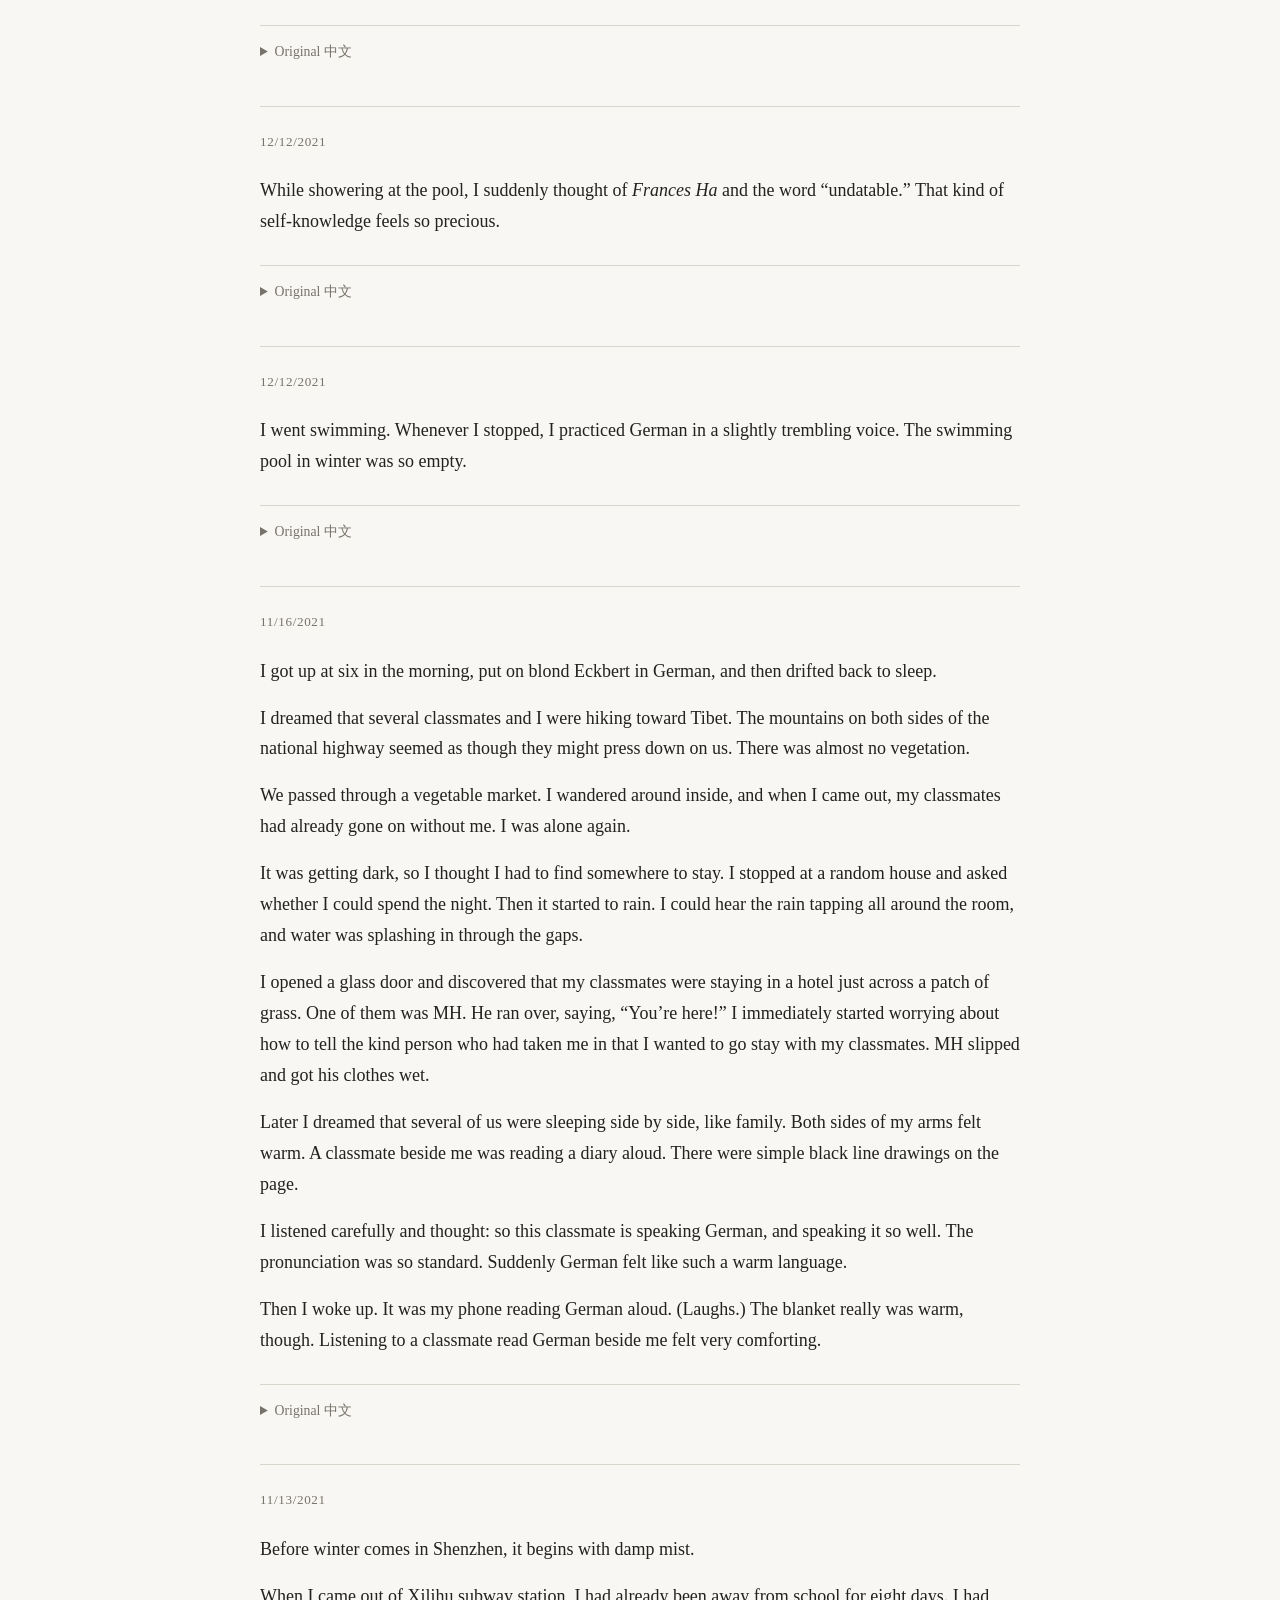
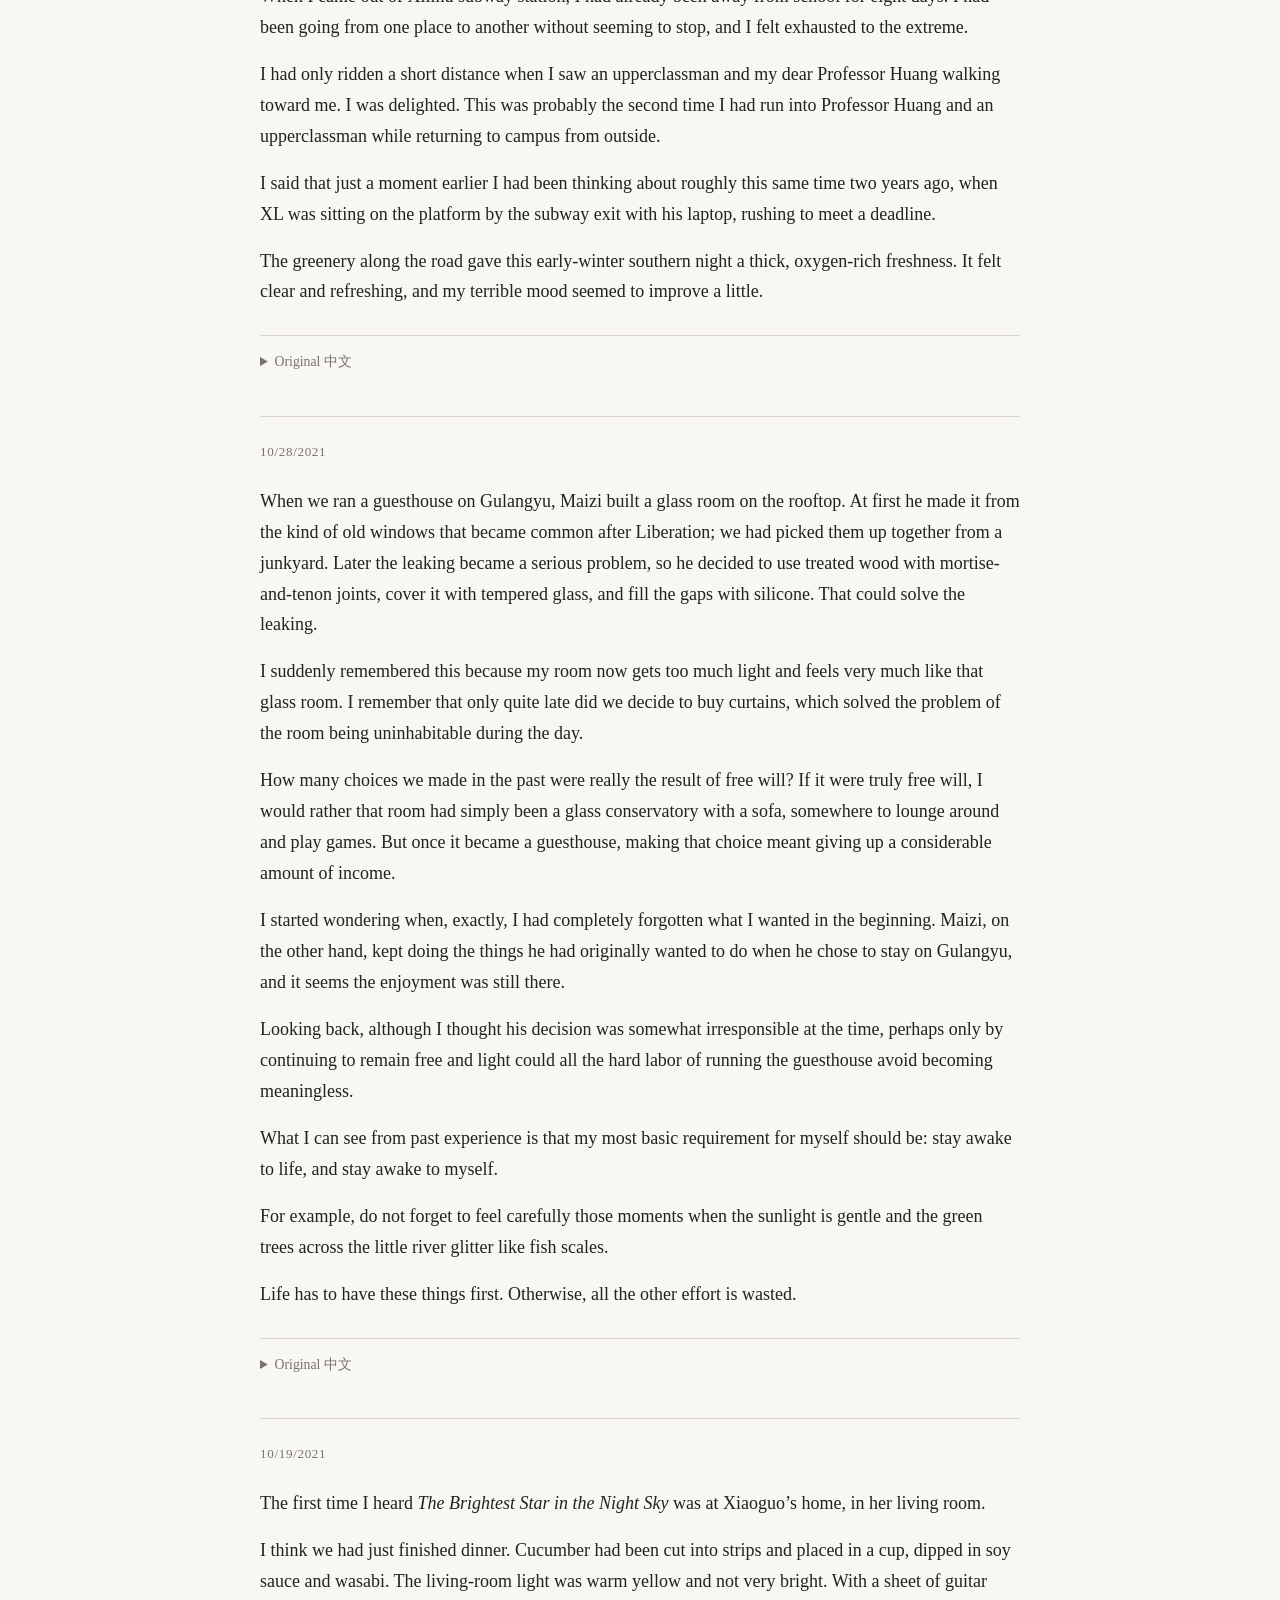
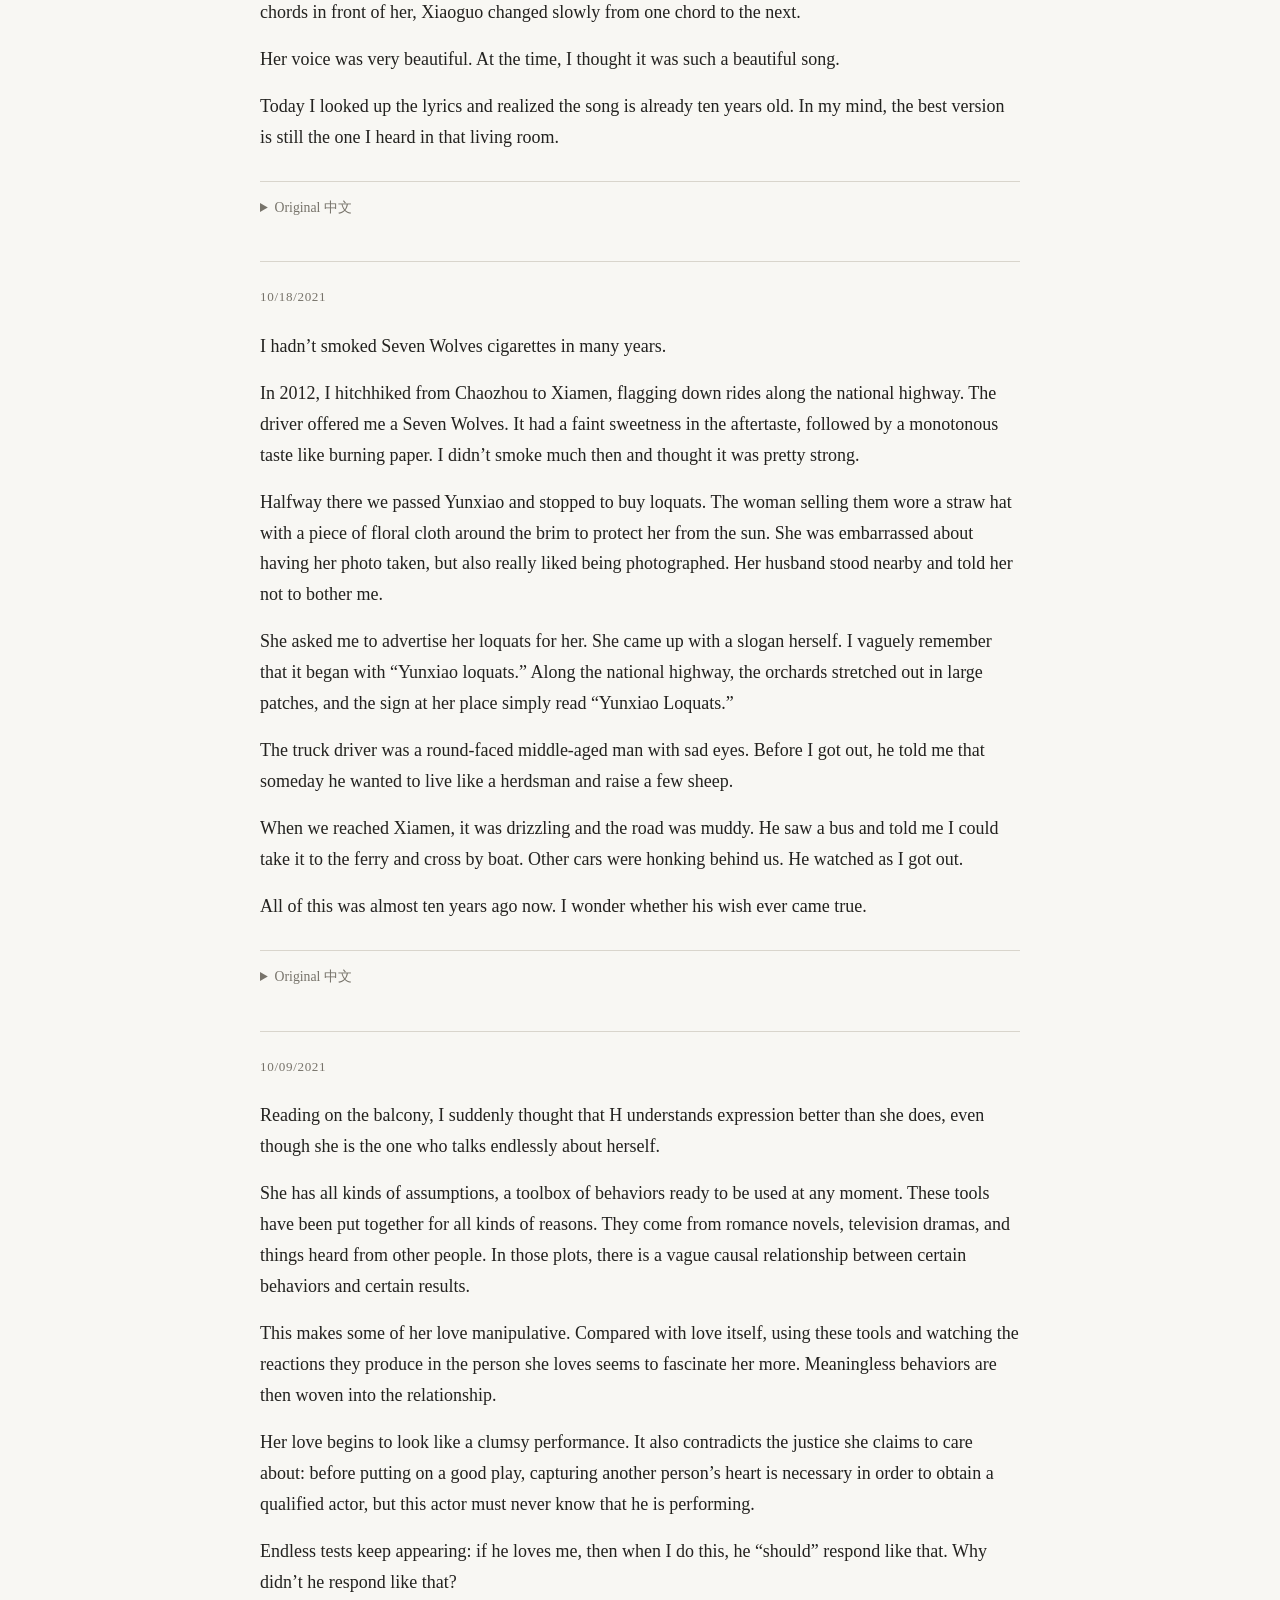
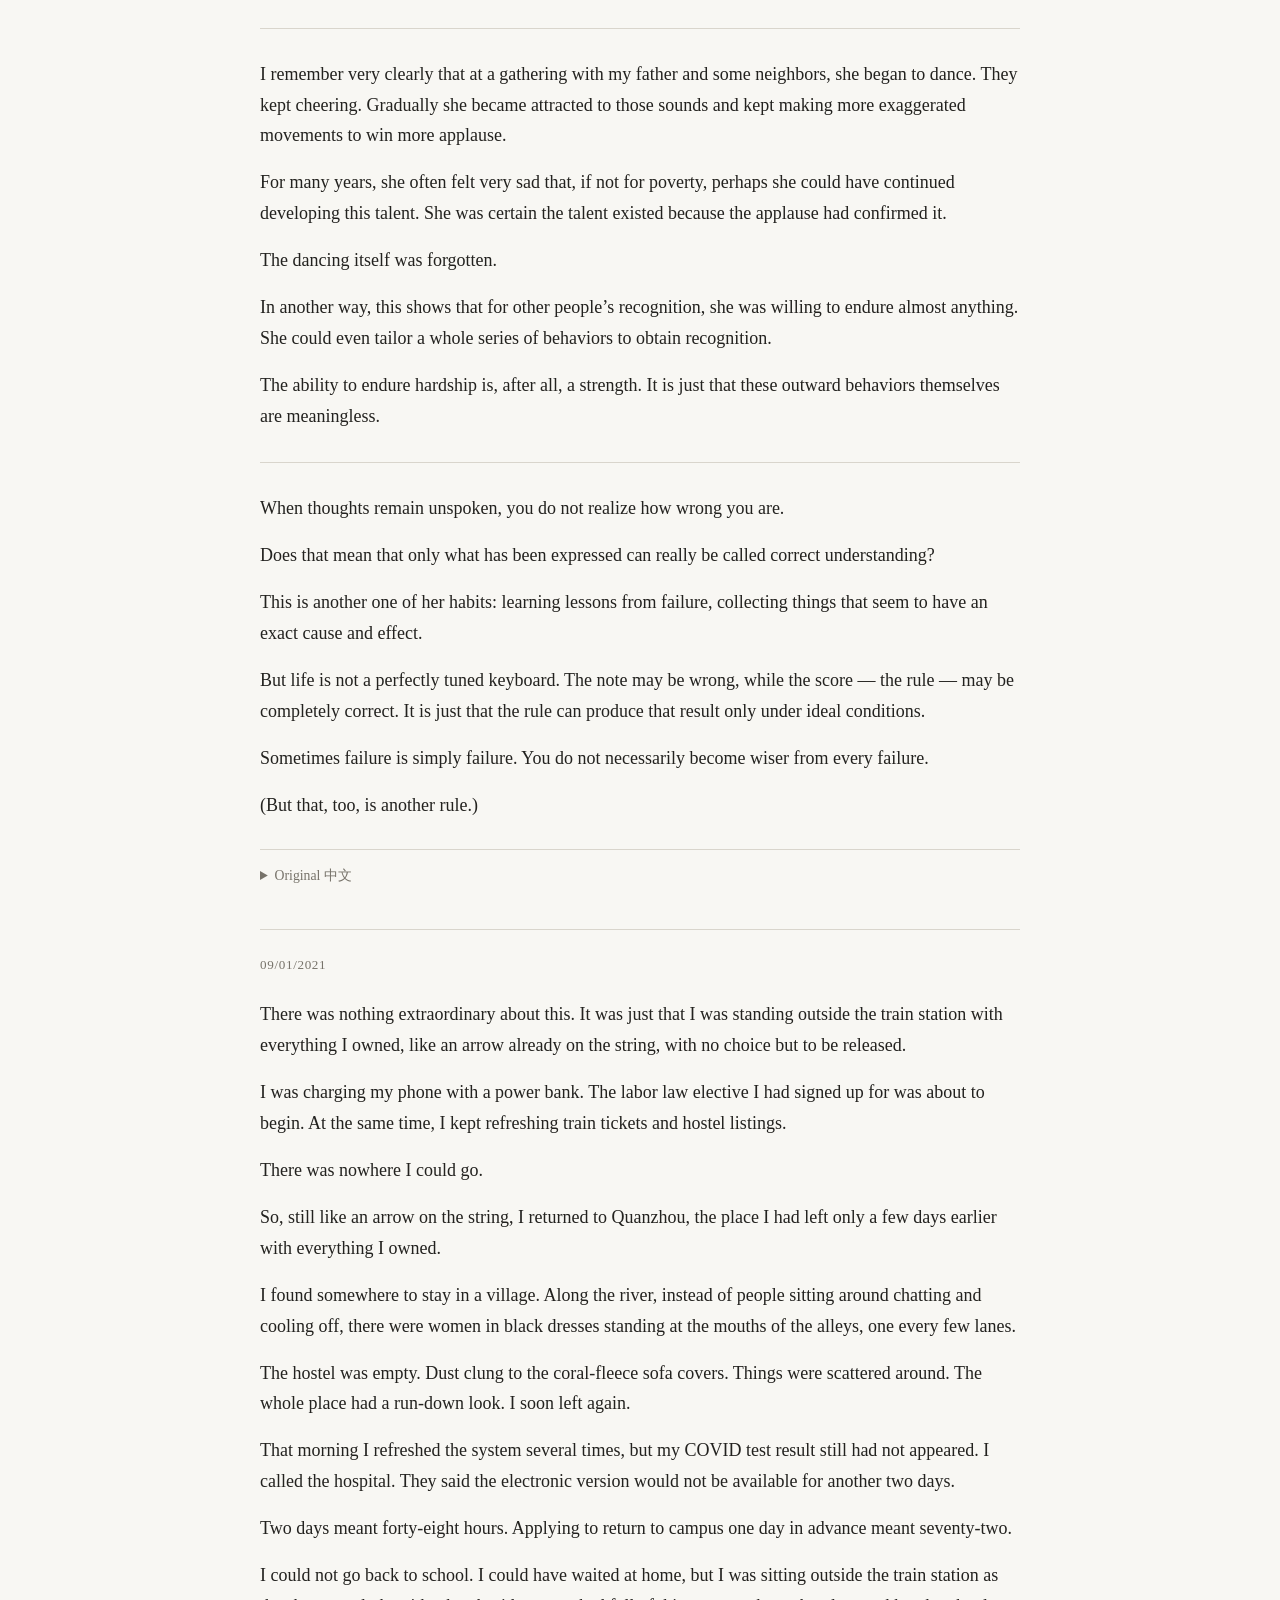
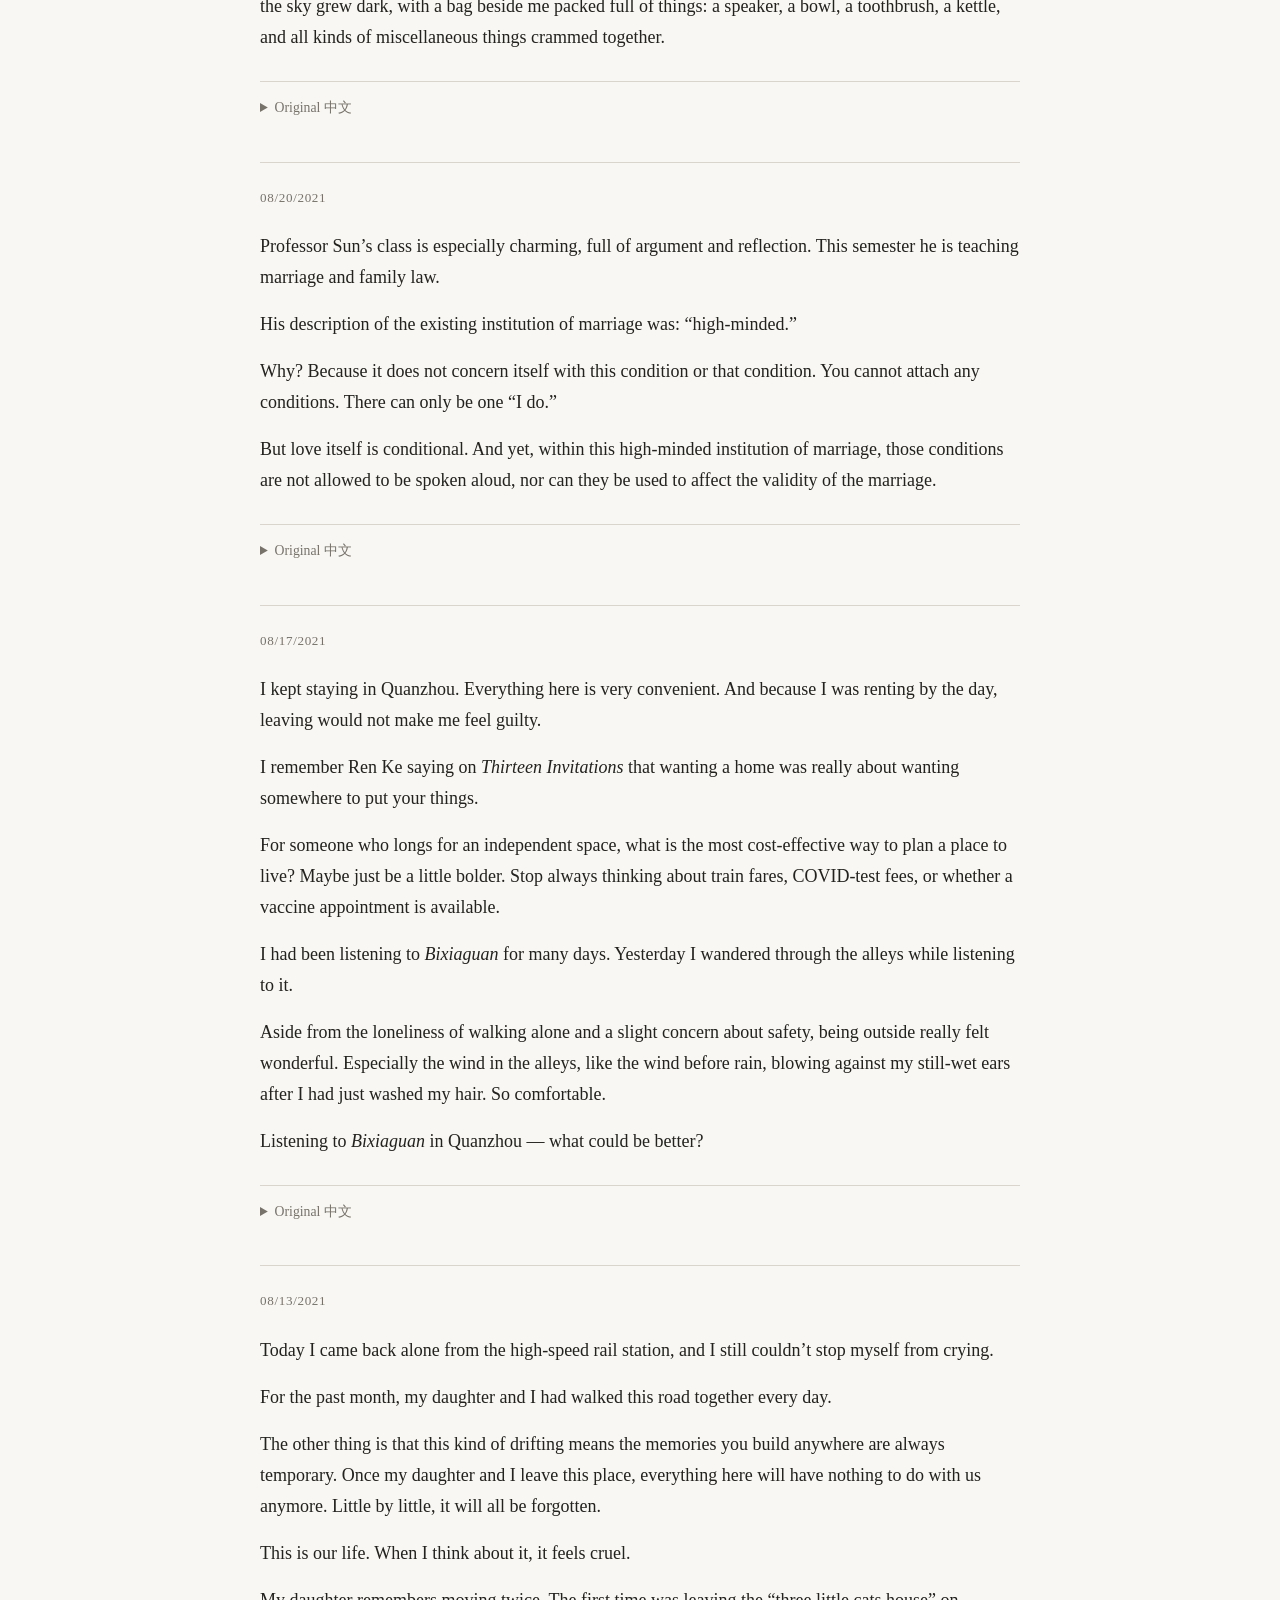
==== commit 582e731a: "Add April 16 2023 Law School Days note" ====
--- a/law-school-days.html
+++ b/law-school-days.html
@@ -47,6 +47,21 @@
 
 
 
+
+
+      <article class="note-card">
+        <time datetime="2023-04-16">04/16/2023</time>
+        <p>I feel very lucky to be able to accompany the people I want to accompany.</p>
+        <p>A very simple kind of “being there.” Perhaps that is the hardest thing.</p>
+        <p>I have become too used to living with positions and assertions. What would a life without assertions be like, one in which I simply throw myself into it and experience it?</p>
+        <p>On the way from Dashahe to Pingshan, he mentioned that back then he would sometimes cross the river to buy some beer to use as cooking wine. There was a free town called Deutz that he liked very much.</p>
+        <p>I thought again of the classmate he had mentioned before, who lived in the countryside about two hours from Cologne. I imagined those nighttime trains passing through the dark, with a kind of vastness around them.</p>
+        <p>He said, “Don’t write the book review yet. Write the paper first.”</p>
+        <p>I rode my bike to the little shop where I go for soy milk. The evening wind roared past.</p>
+        <p>We often think meeting someone is such a simple thing. But looking back at all the travel and distance, how many times do we actually get to meet in a lifetime?</p>
+        <p>(I also ran into Professor Z and Professor M on the way.)</p>
+        <details><summary>Original 中文</summary><p lang="zh-Hans">很幸运能陪伴到想陪伴的人。非常简单的“在场”。这或许是最难的。我已经太习惯生活有所主张，一种没有主张的生活，只是投身其中去体验是什么样的状态。在大沙河出来到平山一路，他提到说那时偶尔过河去买一些啤酒当料酒用，那个叫德意茨的自由镇，他很喜欢。我又想起他说过的，住在离科隆大概两个小时的乡下的同学，我想象那些夜晚火车穿过夜幕，有一些苍茫。他说，书评先不要写吧，先写论文。我骑车去喝豆浆的小店，晚风呼啸而过。我们常常觉得相聚是一件简单的事情，回头看看舟车靡从，这辈子又聚过多少次呢？（路上还碰见z老师和m老师，</p></details>
+      </article>
 
       <article class="note-card">
         <time datetime="2023-03-14">03/14/2023</time>
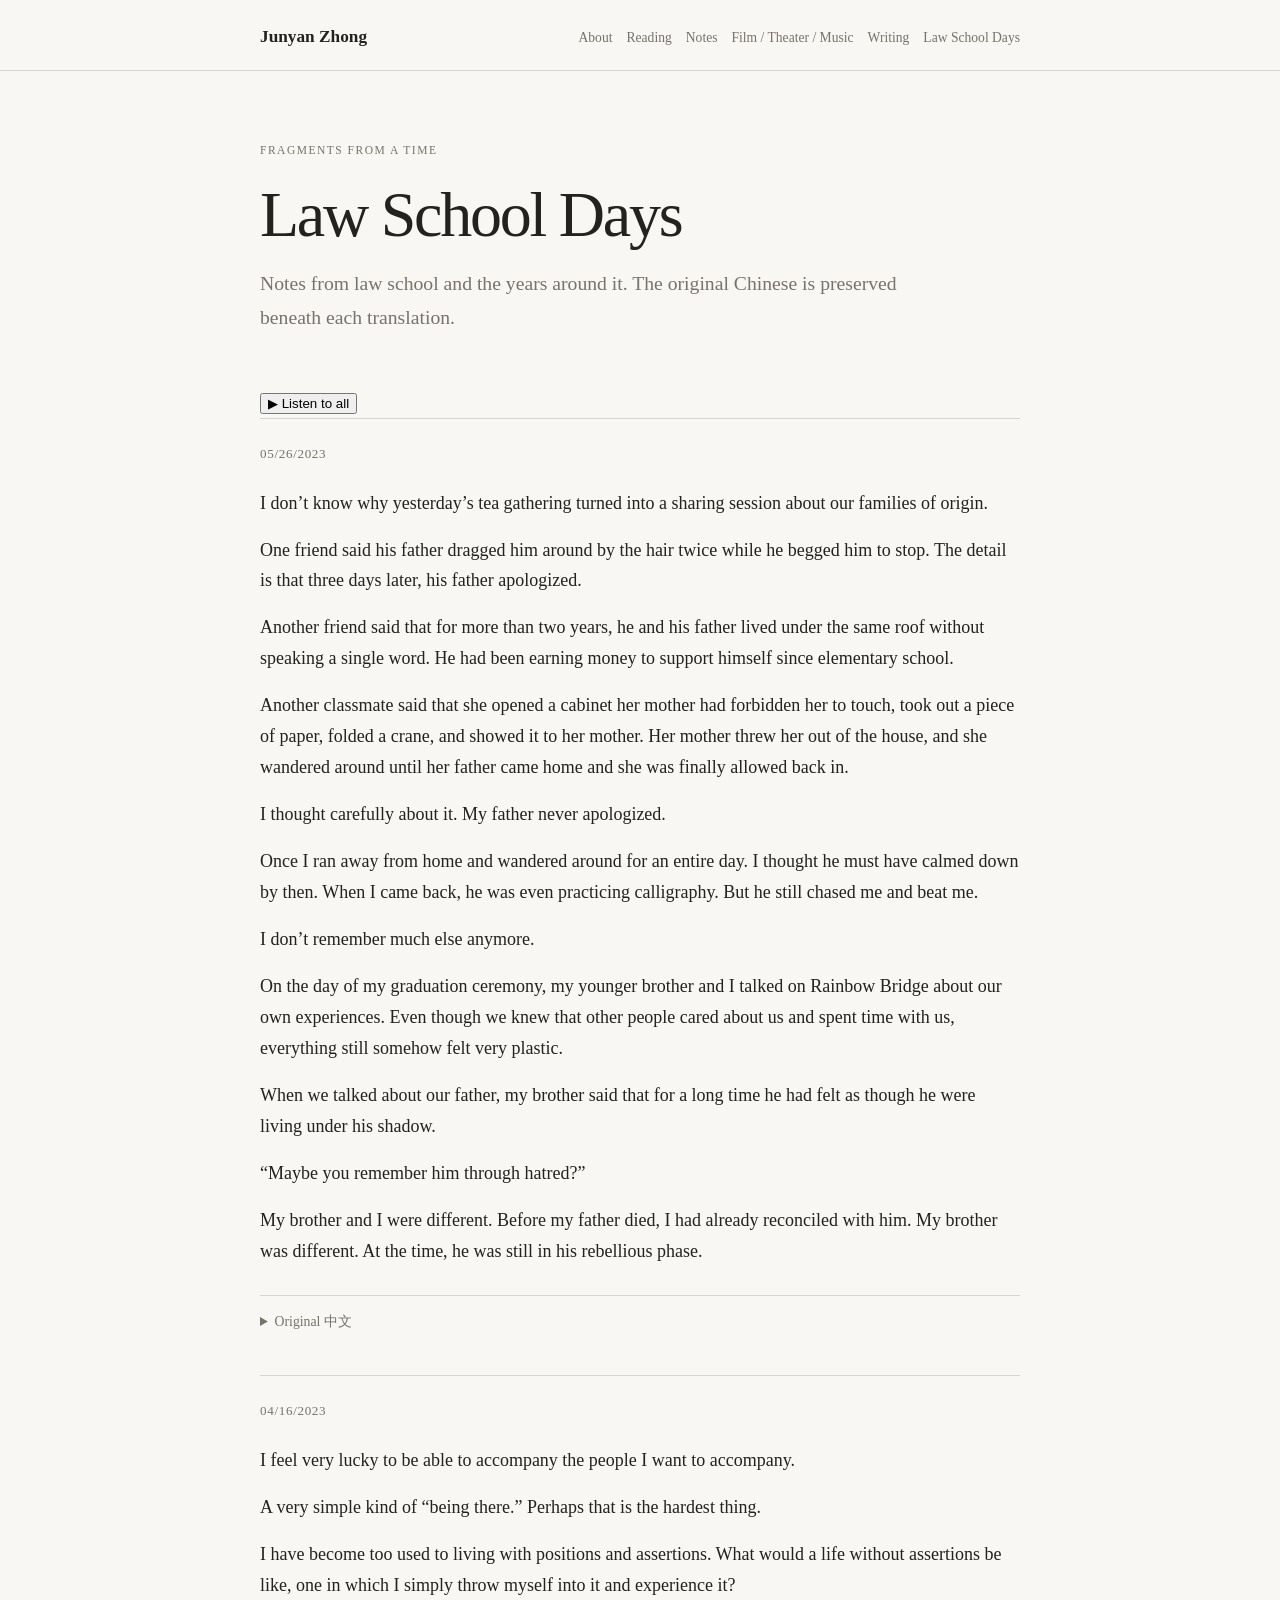
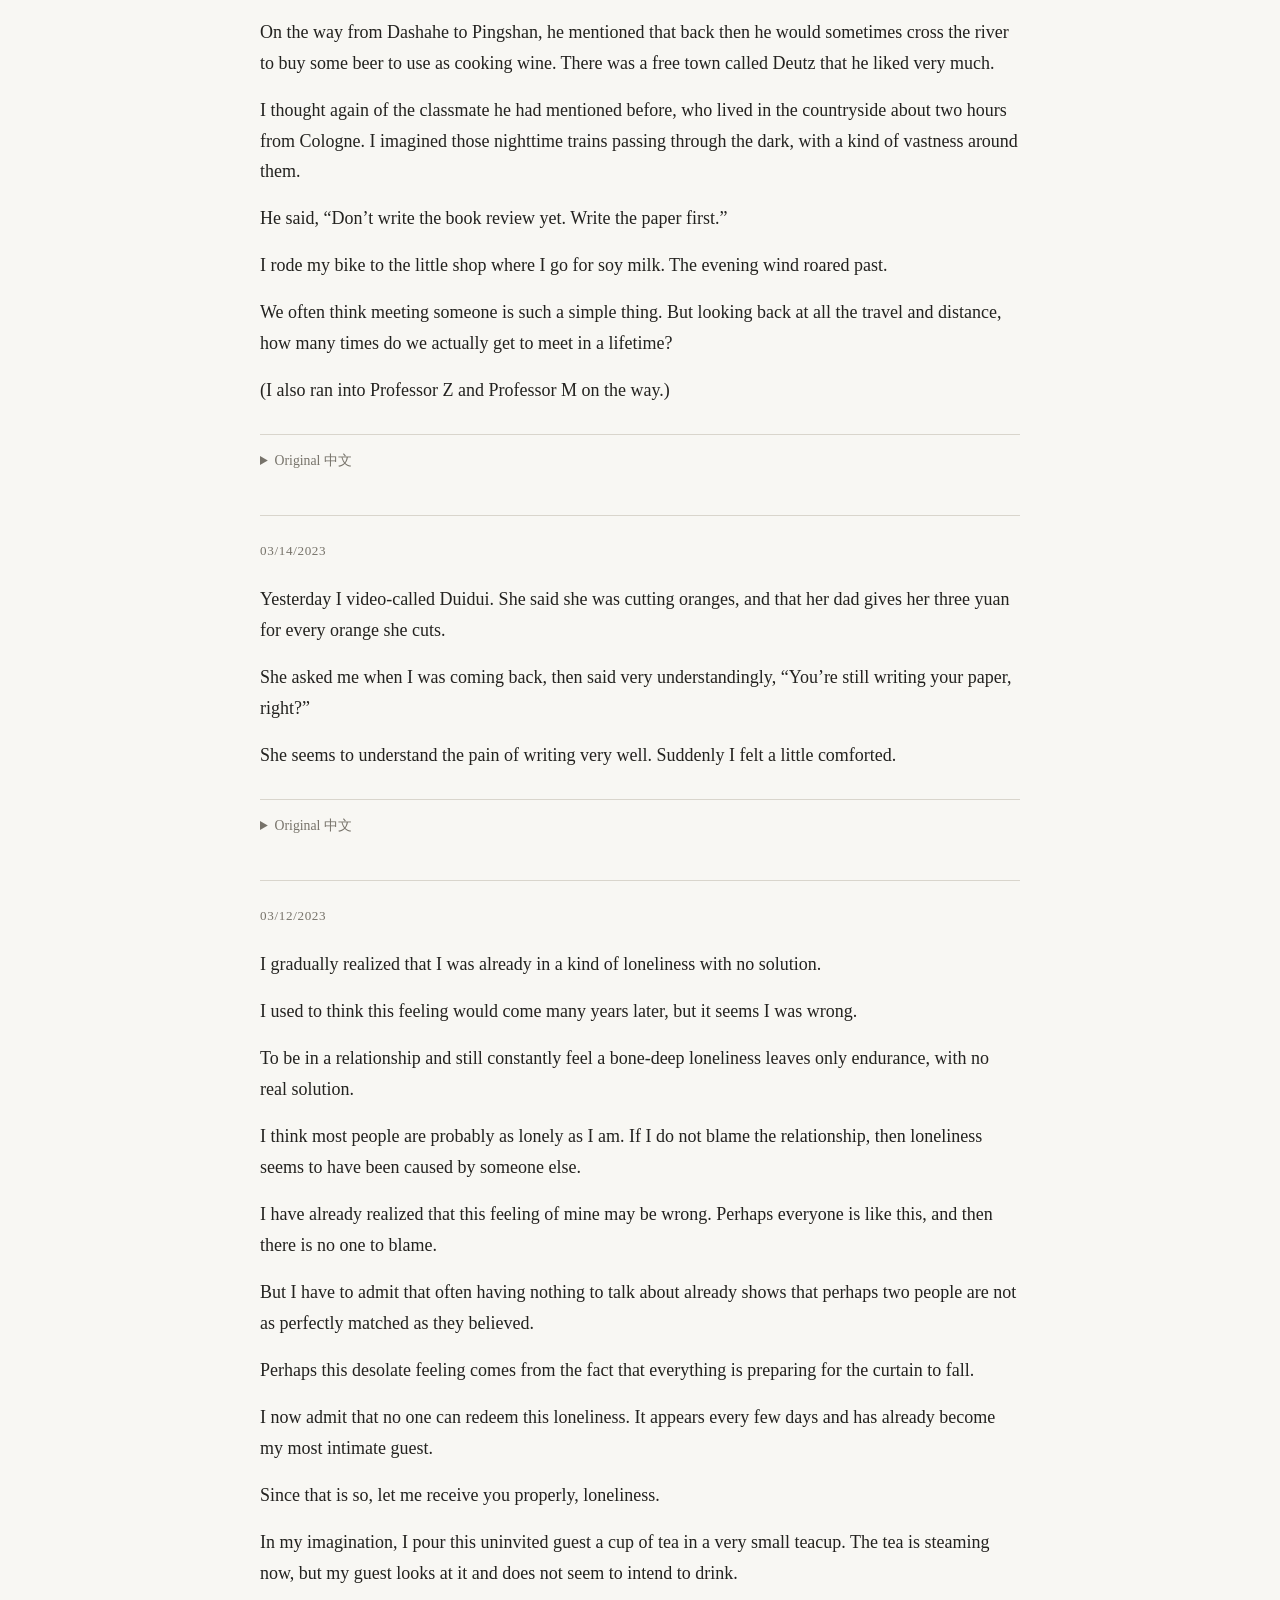
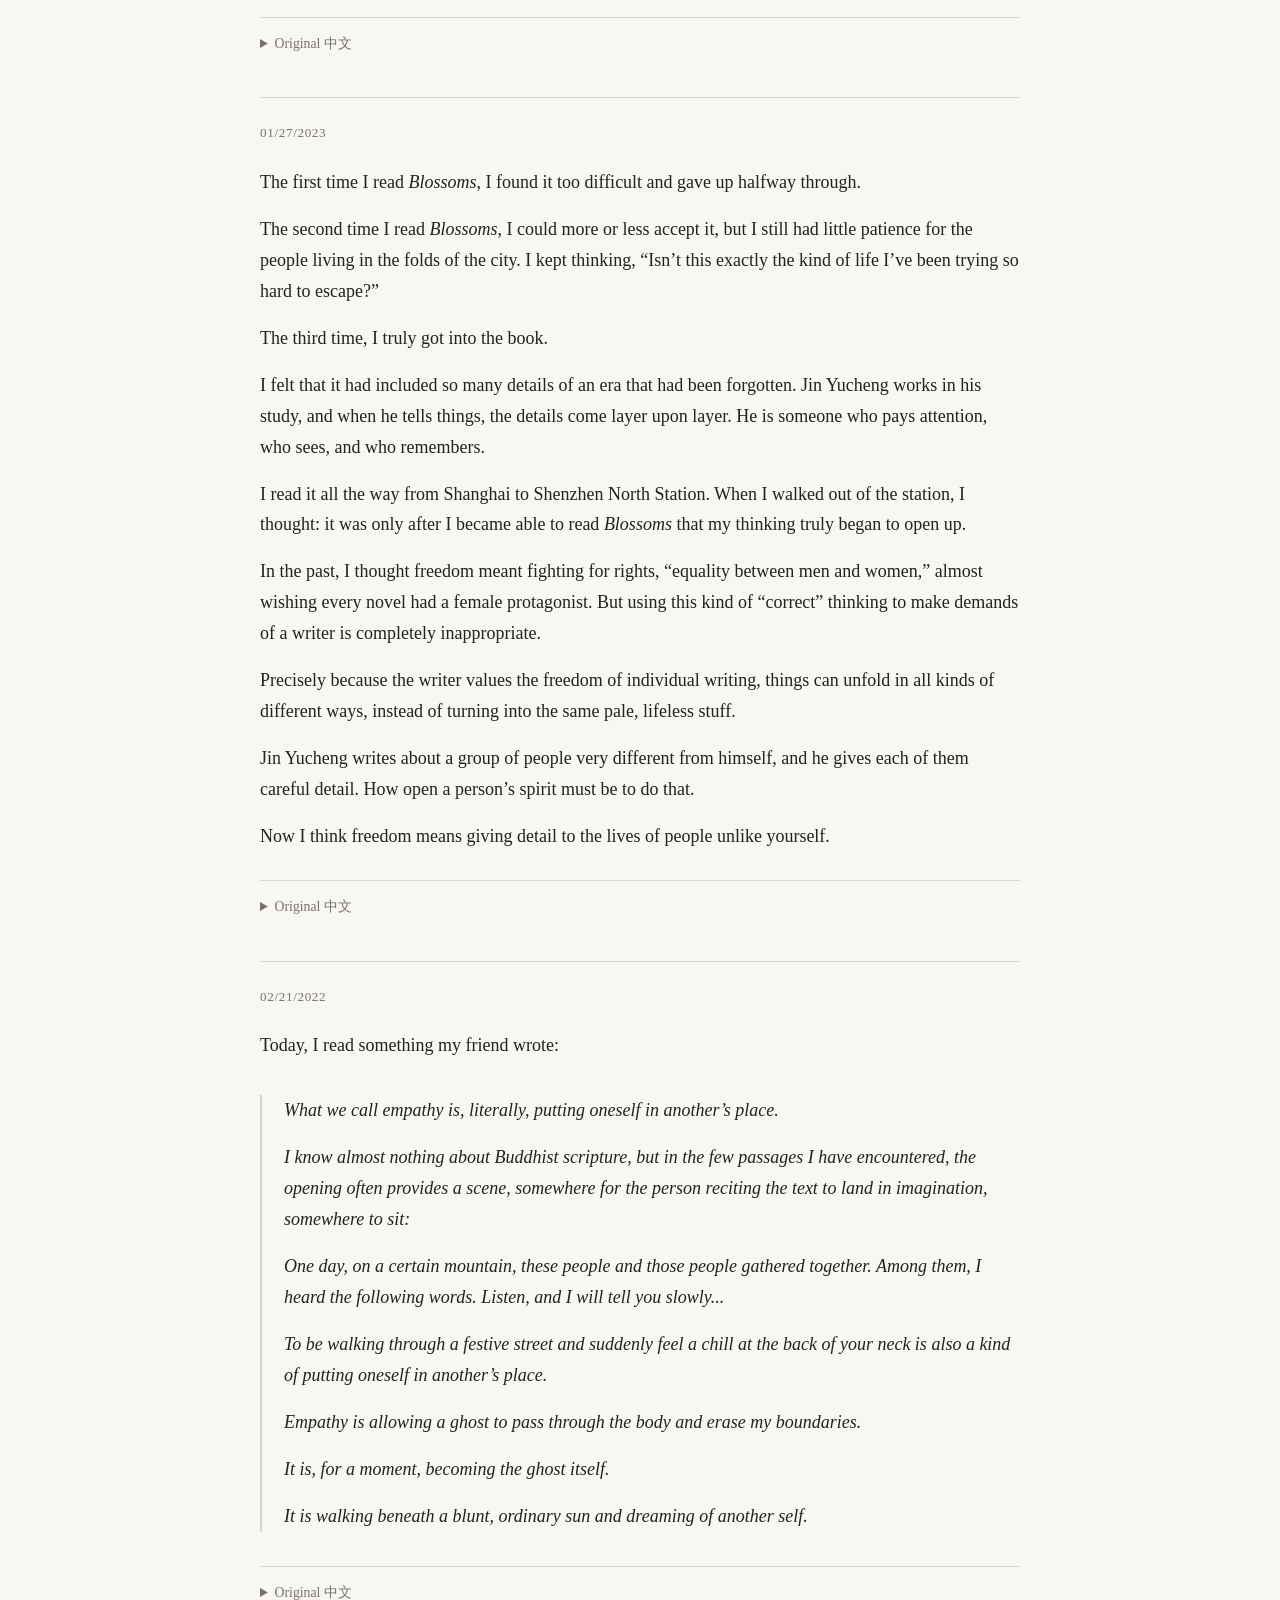
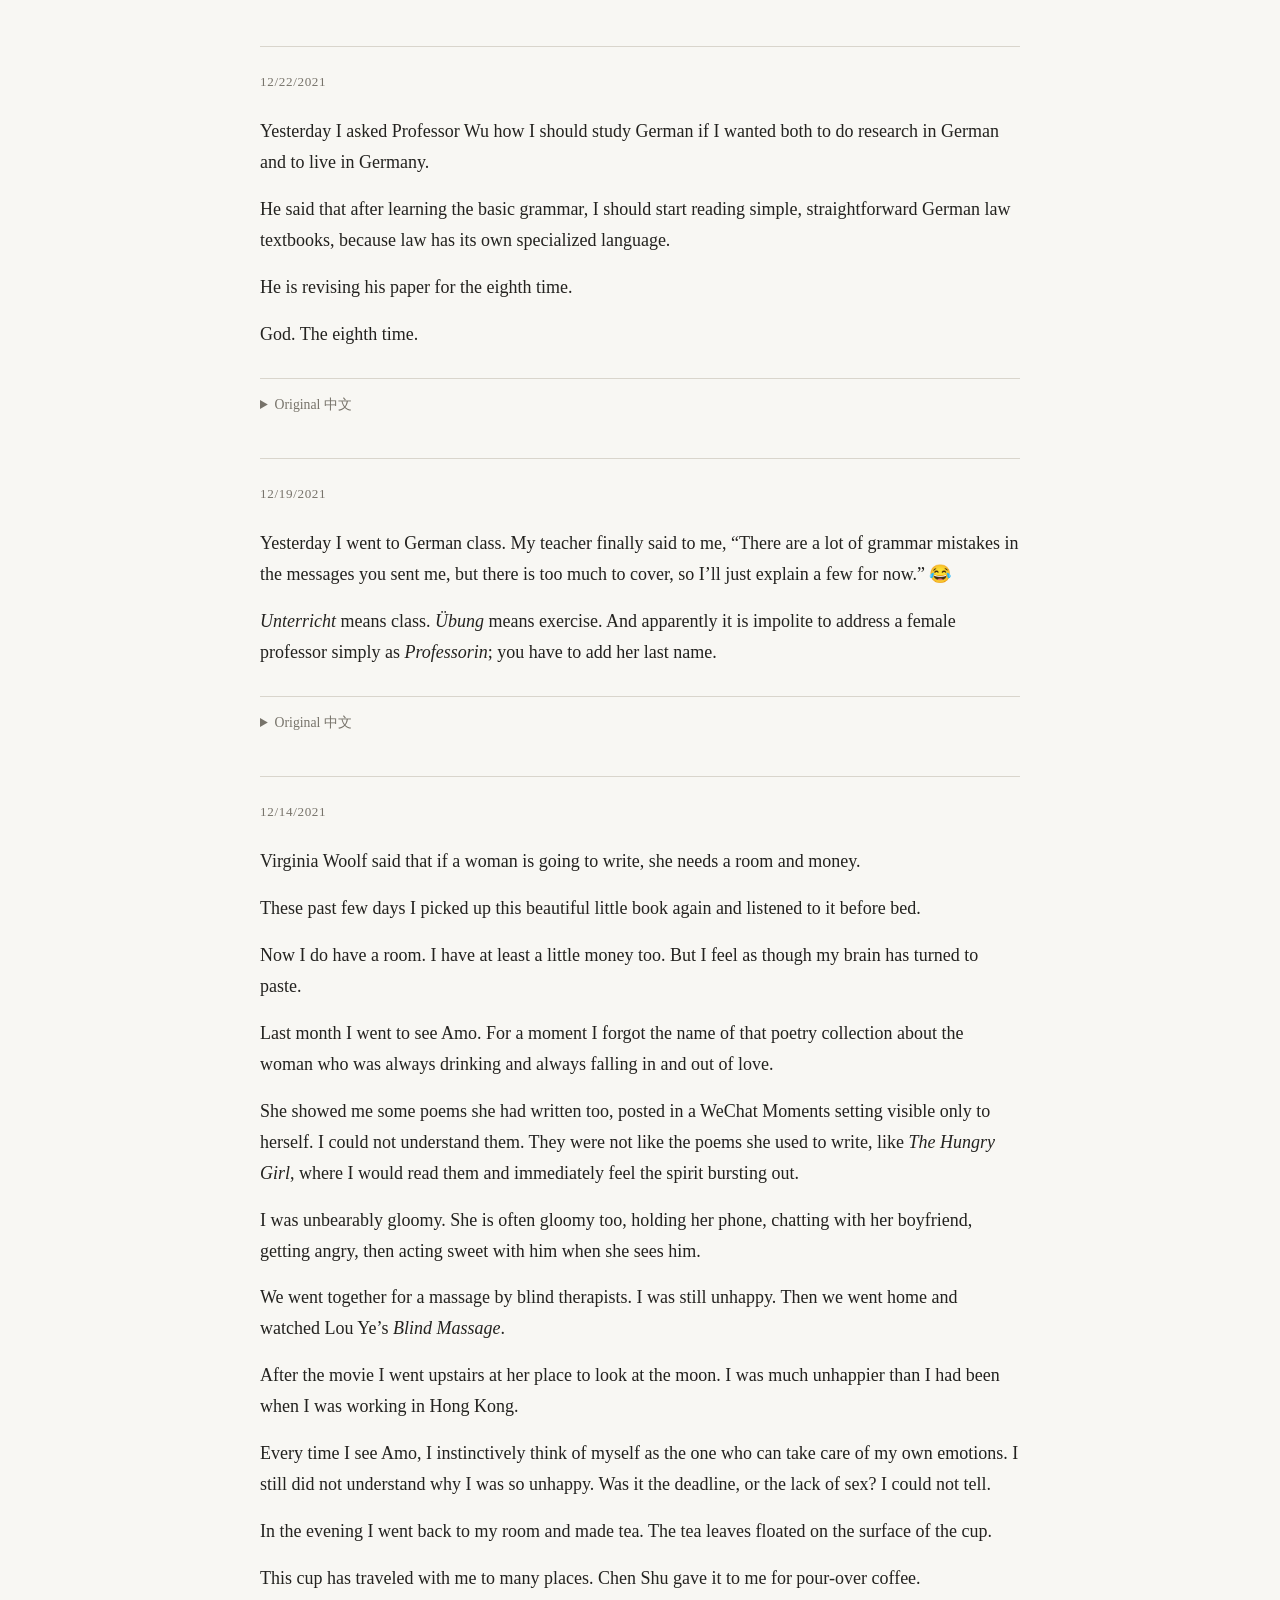
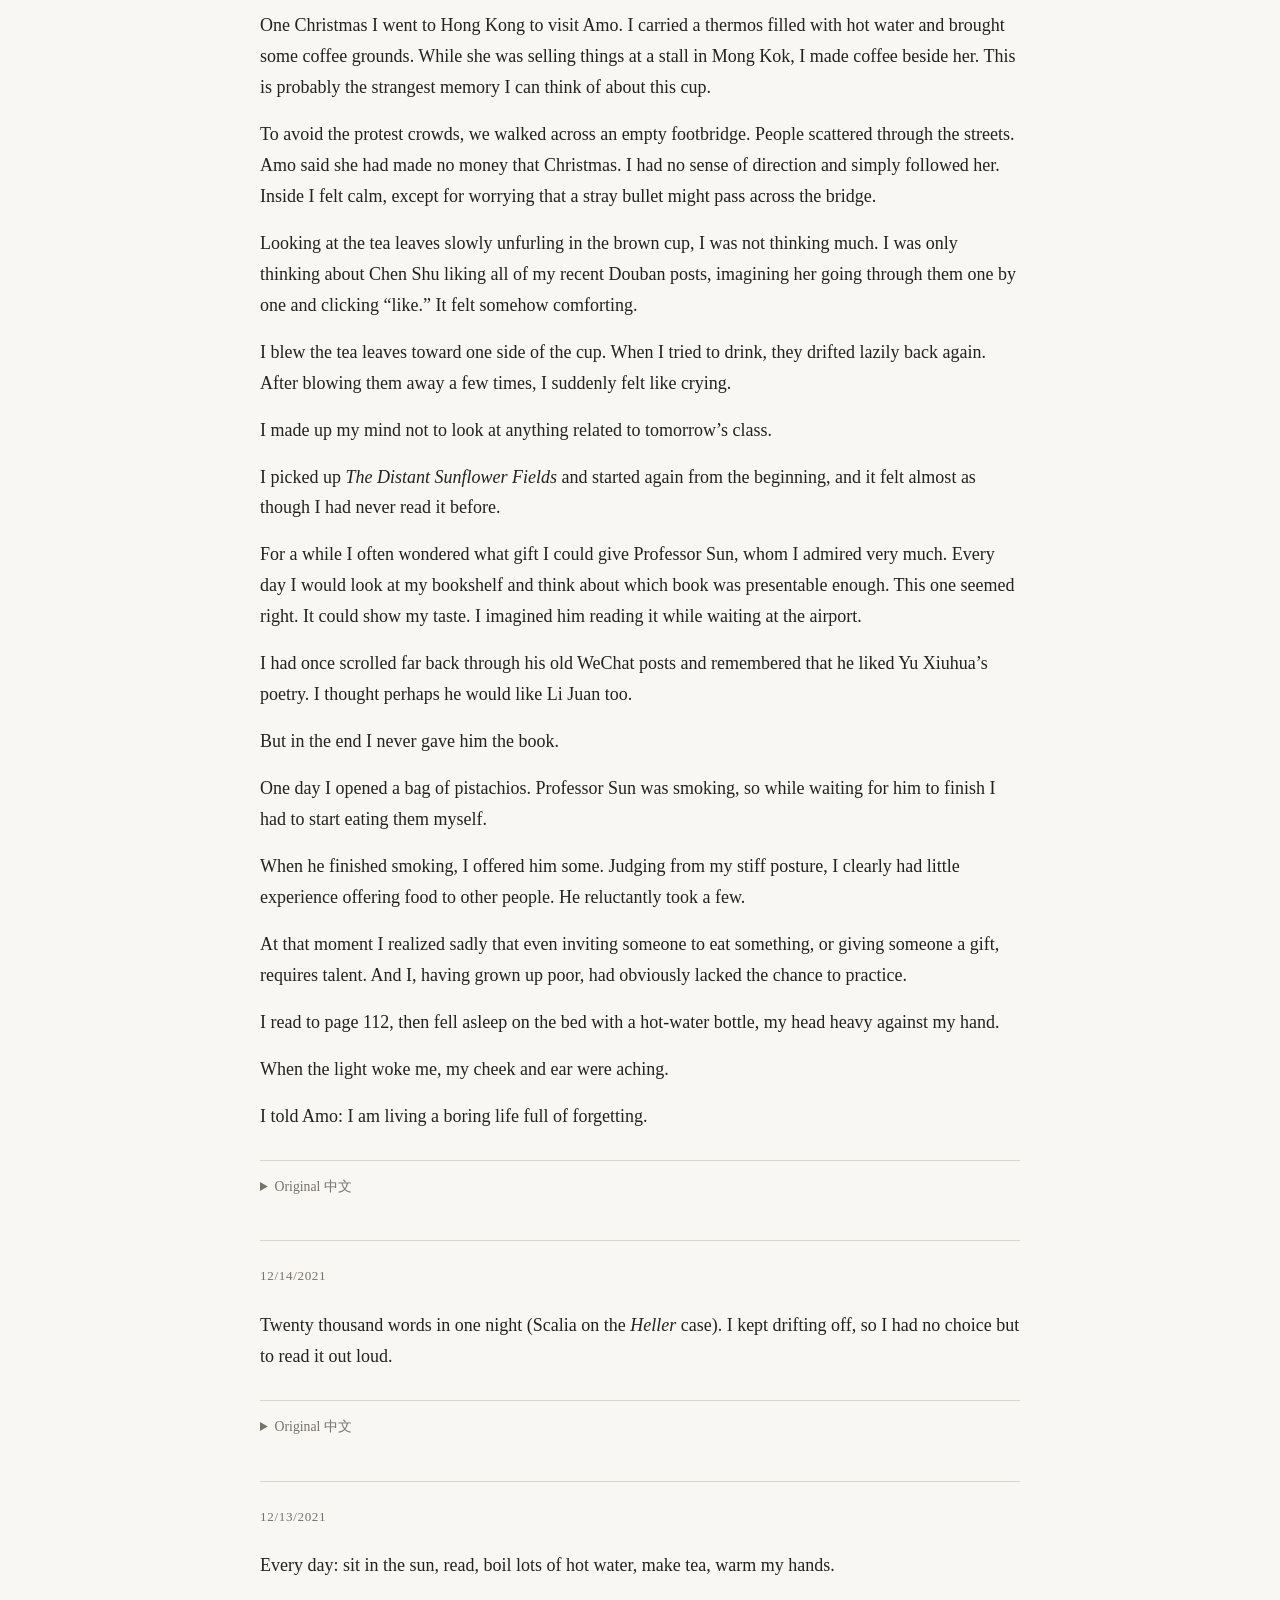
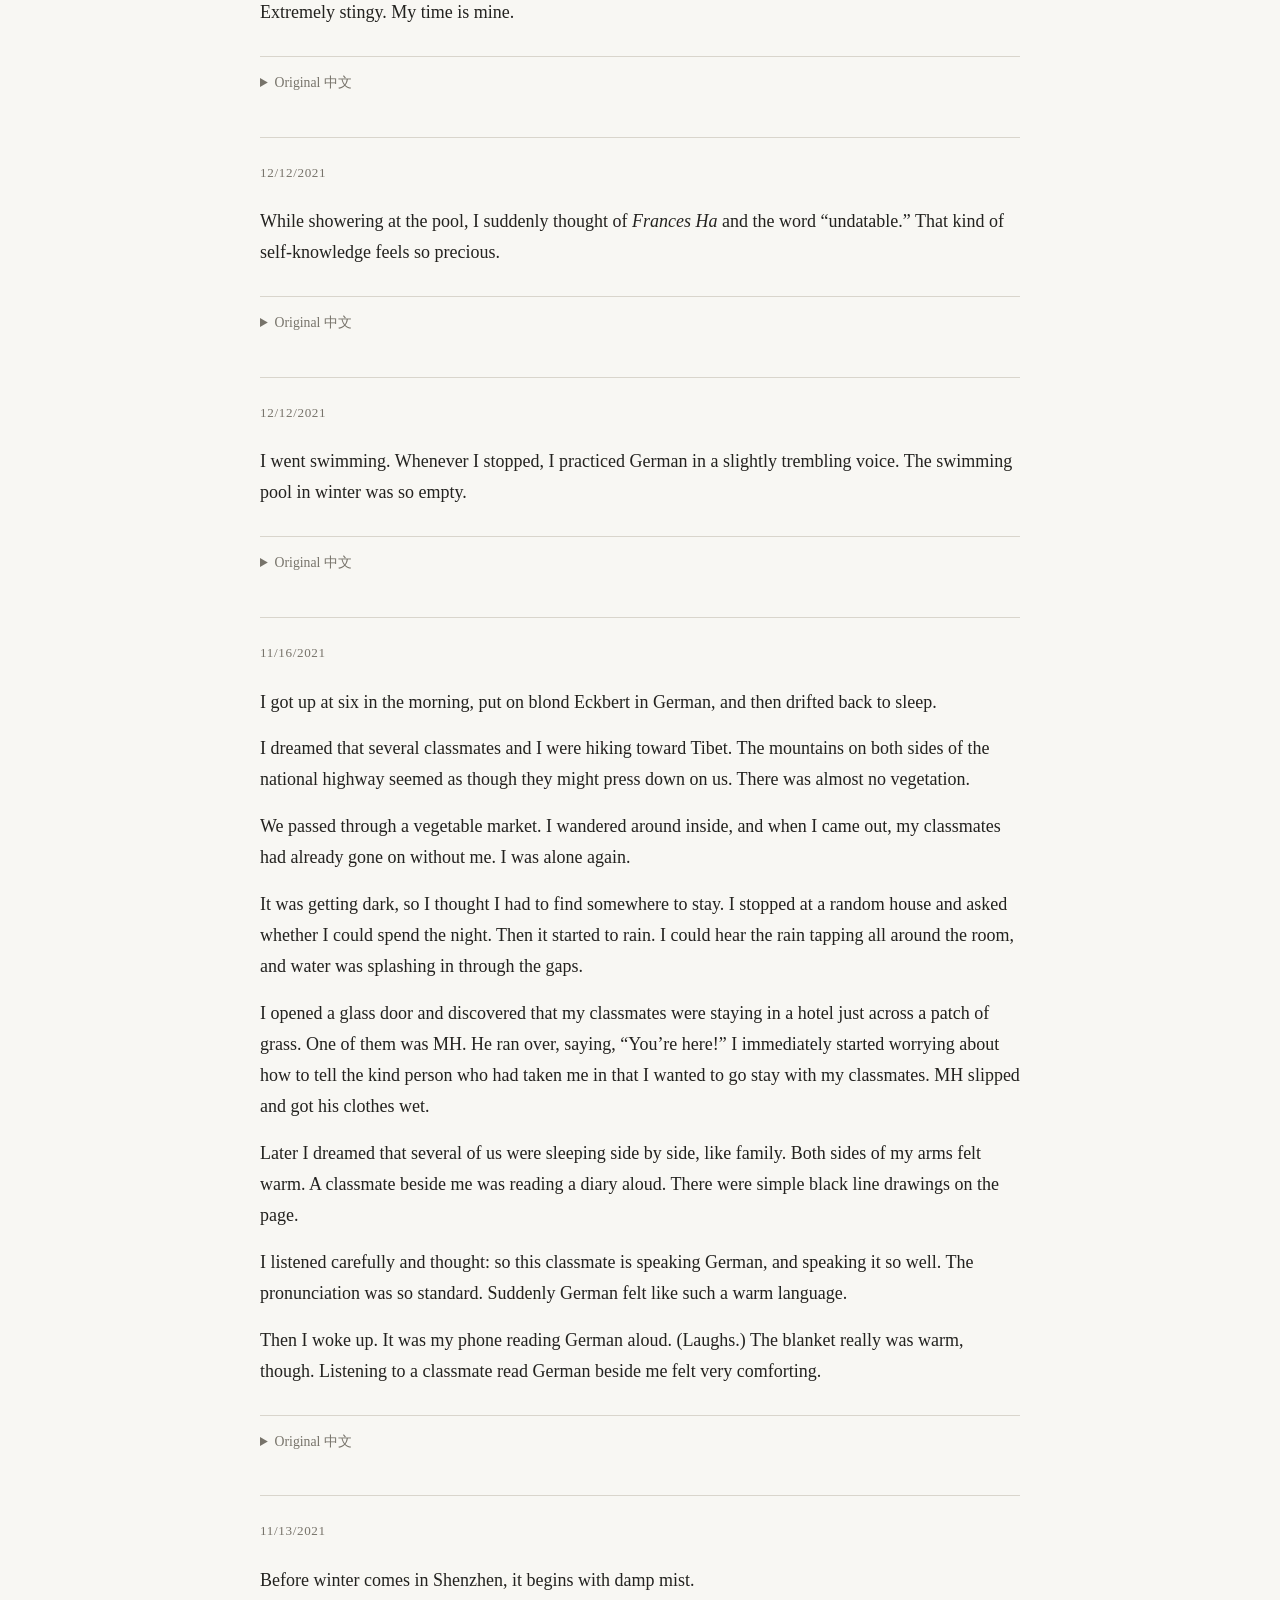
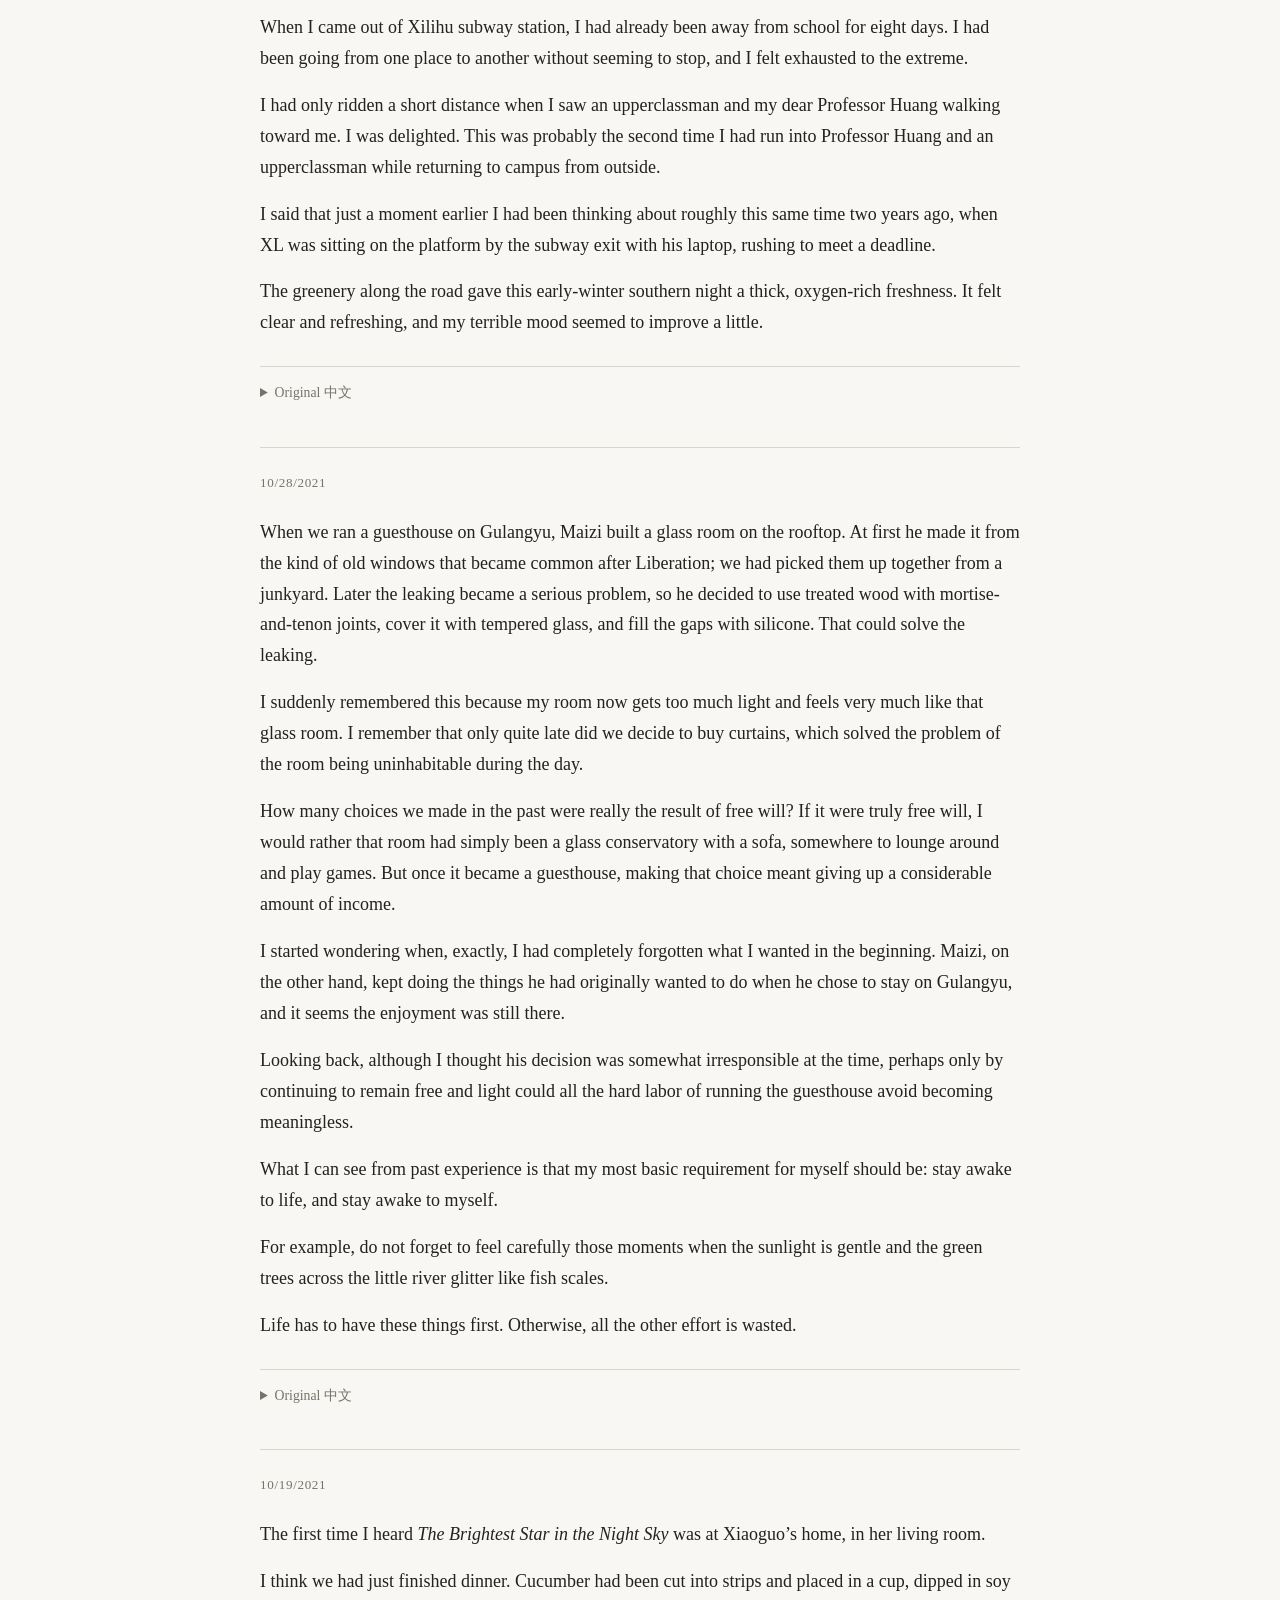
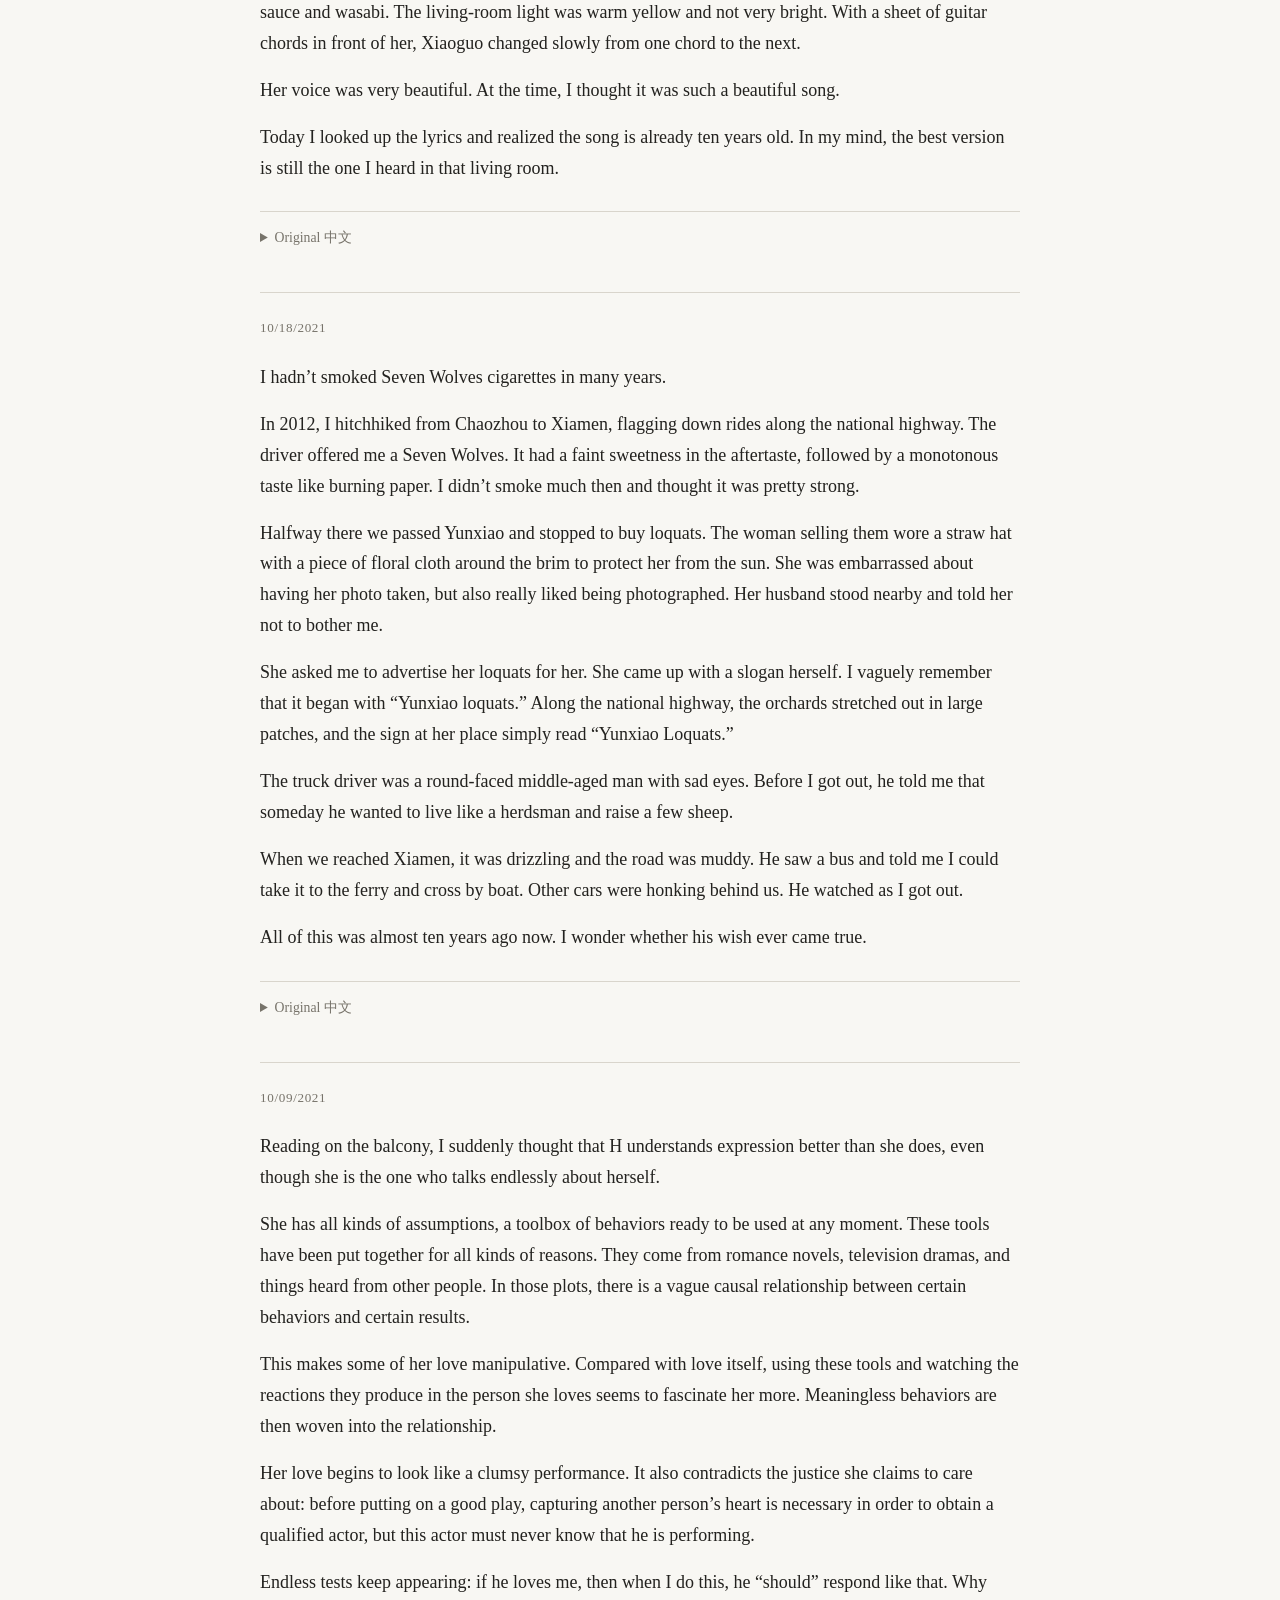
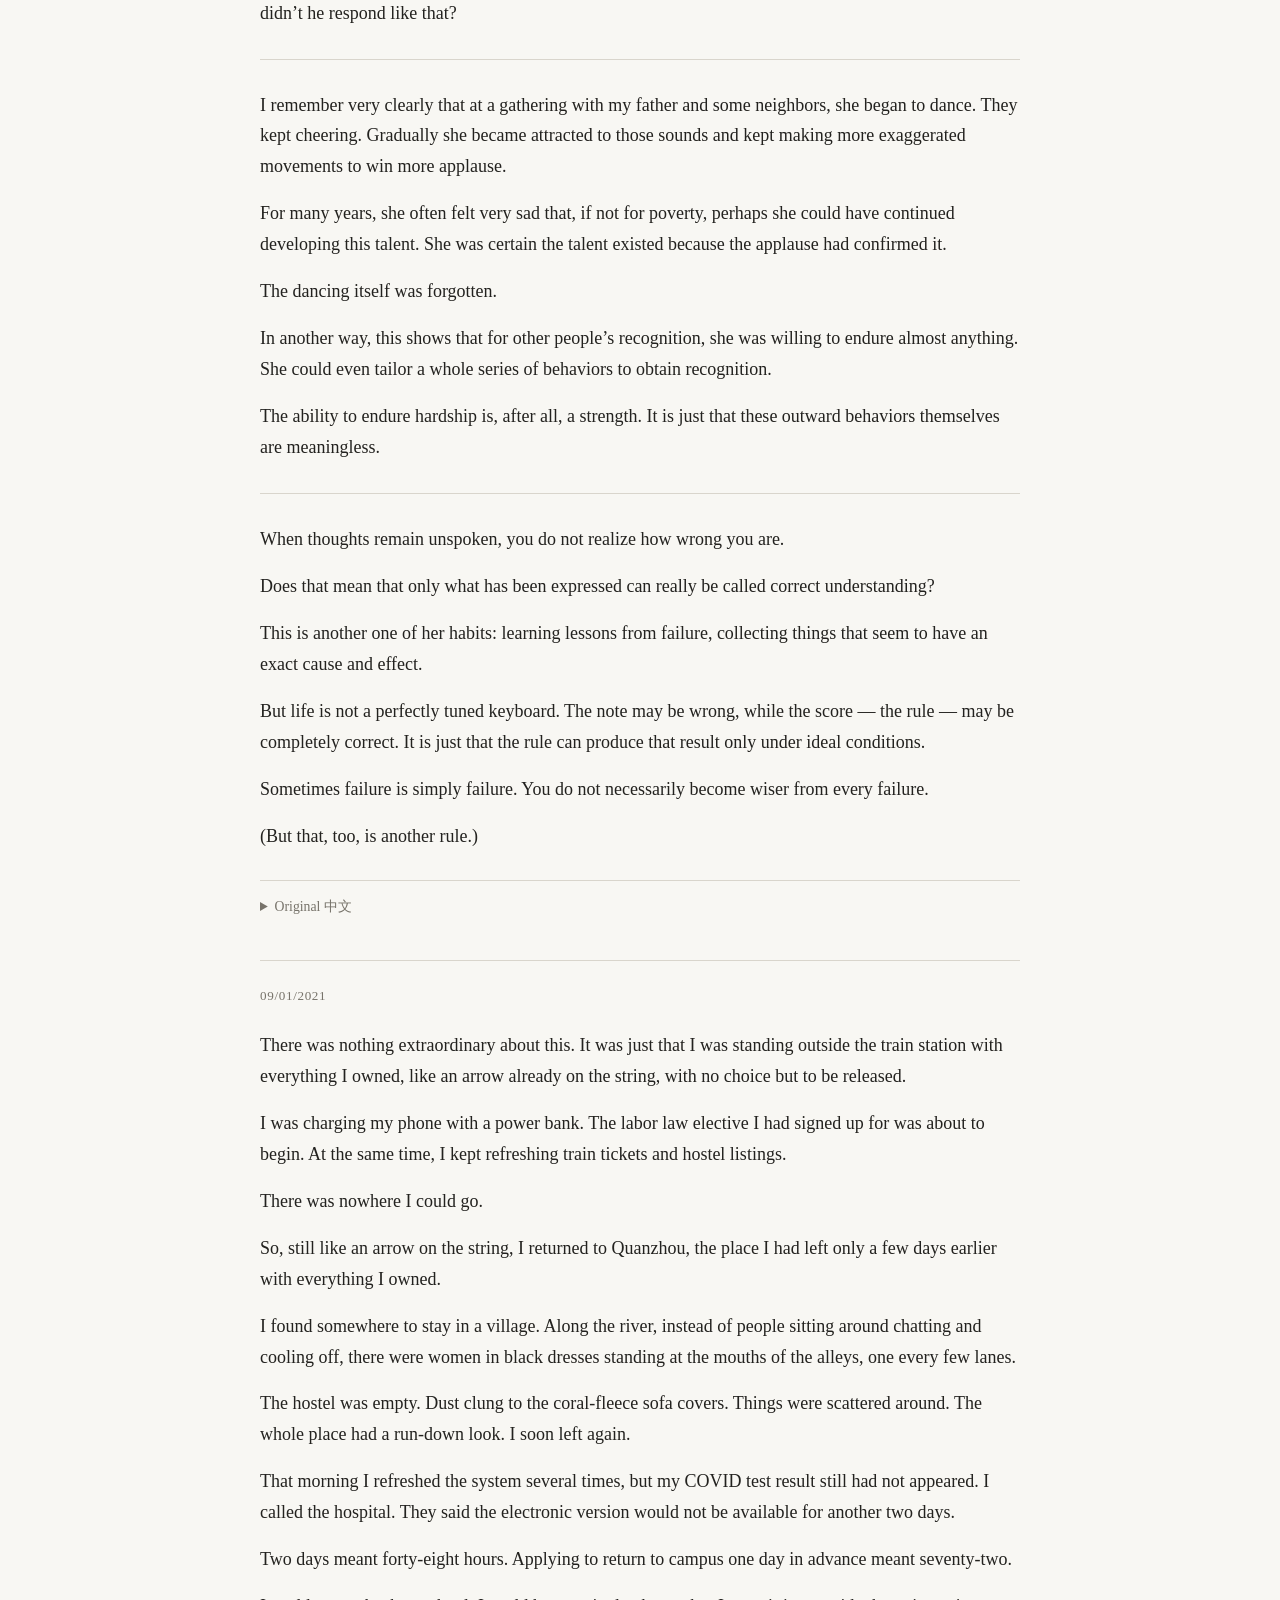
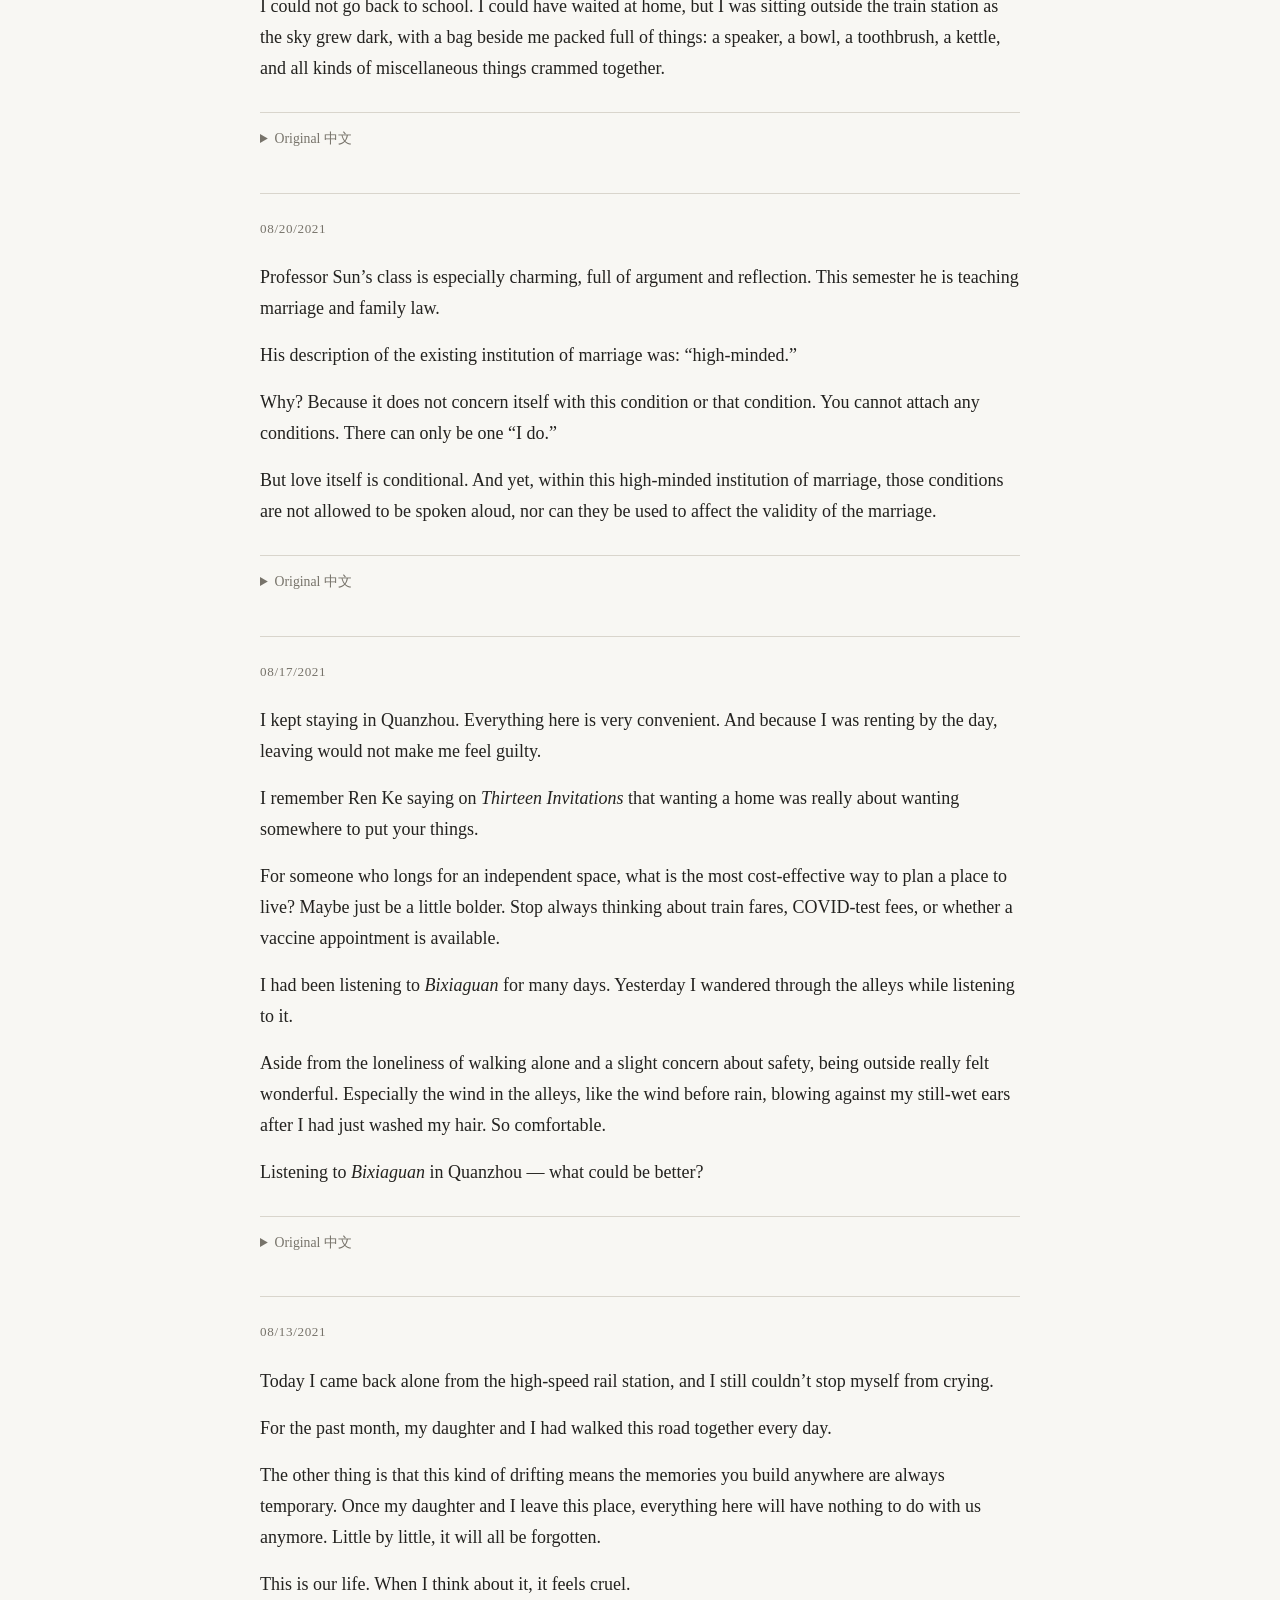
==== commit 9d1d6f3e: "Add listen-to-all audio reader to Law School Days" ====
--- a/law-school-days.html
+++ b/law-school-days.html
@@ -26,6 +26,10 @@
     <p class="eyebrow">Fragments from a time</p>
     <h1>Law School Days</h1>
     <p class="lede">Notes from law school and the years around it. The original Chinese is preserved beneath each translation.</p>
+    <div class="audio-reader" aria-label="Audio version">
+      <button id="listen-all" type="button" aria-pressed="false">▶ Listen to all</button>
+      <span id="audio-status" class="muted" aria-live="polite"></span>
+    </div>
 
     <div class="note-strip" aria-label="Law School Days entries">
 
@@ -332,5 +336,104 @@
   </main>
 
   <footer class="wrap"><p>© Junyan Zhong</p></footer>
+
+  <script>
+    (function () {
+      const button = document.getElementById("listen-all");
+      const status = document.getElementById("audio-status");
+
+      if (!button || !("speechSynthesis" in window)) {
+        if (button) {
+          button.disabled = true;
+          button.textContent = "Audio unavailable";
+        }
+        return;
+      }
+
+      let queue = [];
+      let index = 0;
+      let speaking = false;
+      let paused = false;
+
+      function buildQueue() {
+        const items = [];
+        document.querySelectorAll(".note-card").forEach(function (card) {
+          const date = card.querySelector("time");
+          if (date) items.push(date.textContent.trim());
+
+          card.querySelectorAll(":scope > p, :scope > blockquote p").forEach(function (p) {
+            const text = p.textContent.trim();
+            if (text) items.push(text);
+          });
+        });
+        return items;
+      }
+
+      function updateButton() {
+        if (!speaking) {
+          button.textContent = "▶ Listen to all";
+          button.setAttribute("aria-pressed", "false");
+          status.textContent = "";
+        } else if (paused) {
+          button.textContent = "▶ Resume";
+          button.setAttribute("aria-pressed", "true");
+          status.textContent = "Paused";
+        } else {
+          button.textContent = "❚❚ Pause";
+          button.setAttribute("aria-pressed", "true");
+          status.textContent = "Playing";
+        }
+      }
+
+      function speakNext() {
+        if (!speaking || index >= queue.length) {
+          speaking = false;
+          paused = false;
+          index = 0;
+          updateButton();
+          return;
+        }
+
+        const utterance = new SpeechSynthesisUtterance(queue[index]);
+        utterance.lang = "en-US";
+        utterance.rate = 0.95;
+        utterance.onend = function () {
+          index += 1;
+          speakNext();
+        };
+        utterance.onerror = function () {
+          index += 1;
+          speakNext();
+        };
+        window.speechSynthesis.speak(utterance);
+      }
+
+      button.addEventListener("click", function () {
+        if (!speaking) {
+          window.speechSynthesis.cancel();
+          queue = buildQueue();
+          index = 0;
+          speaking = true;
+          paused = false;
+          updateButton();
+          speakNext();
+          return;
+        }
+
+        if (paused) {
+          window.speechSynthesis.resume();
+          paused = false;
+        } else {
+          window.speechSynthesis.pause();
+          paused = true;
+        }
+        updateButton();
+      });
+
+      window.addEventListener("beforeunload", function () {
+        window.speechSynthesis.cancel();
+      });
+    })();
+  </script>
 </body>
 </html>
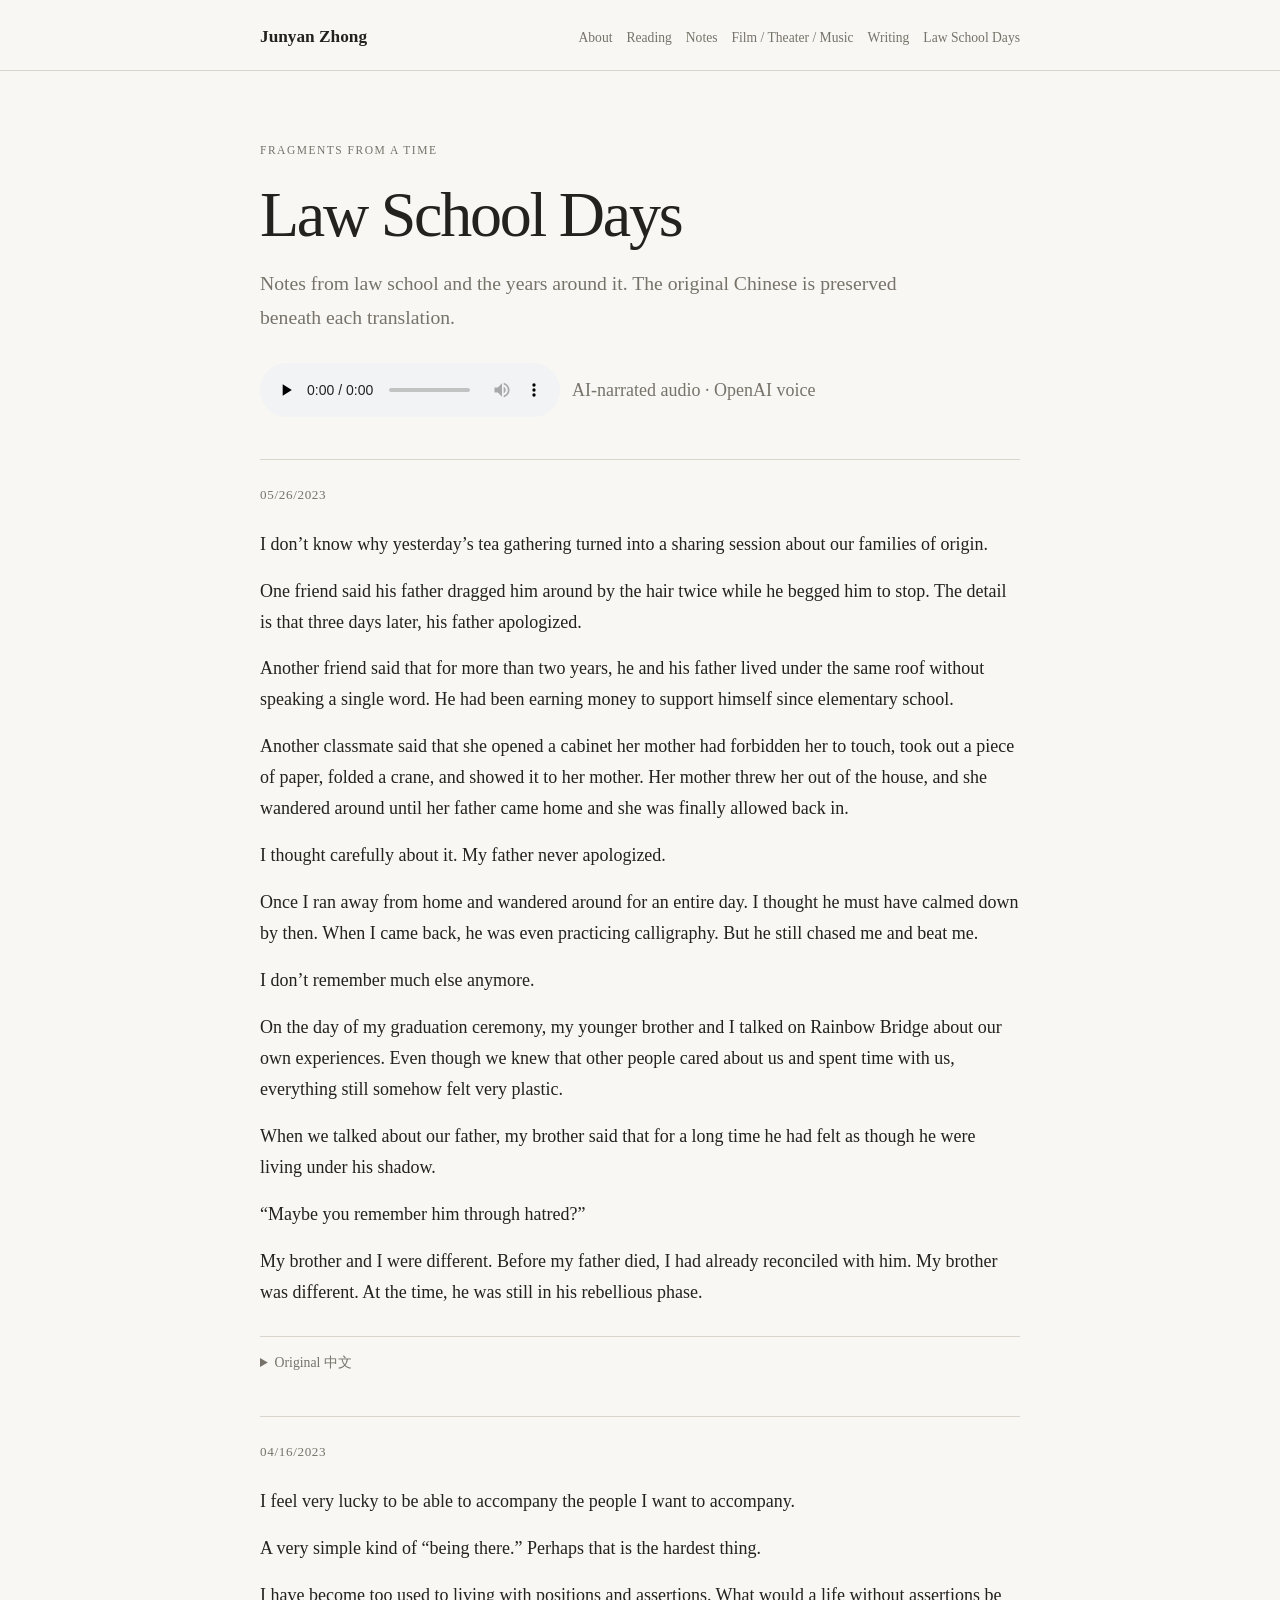
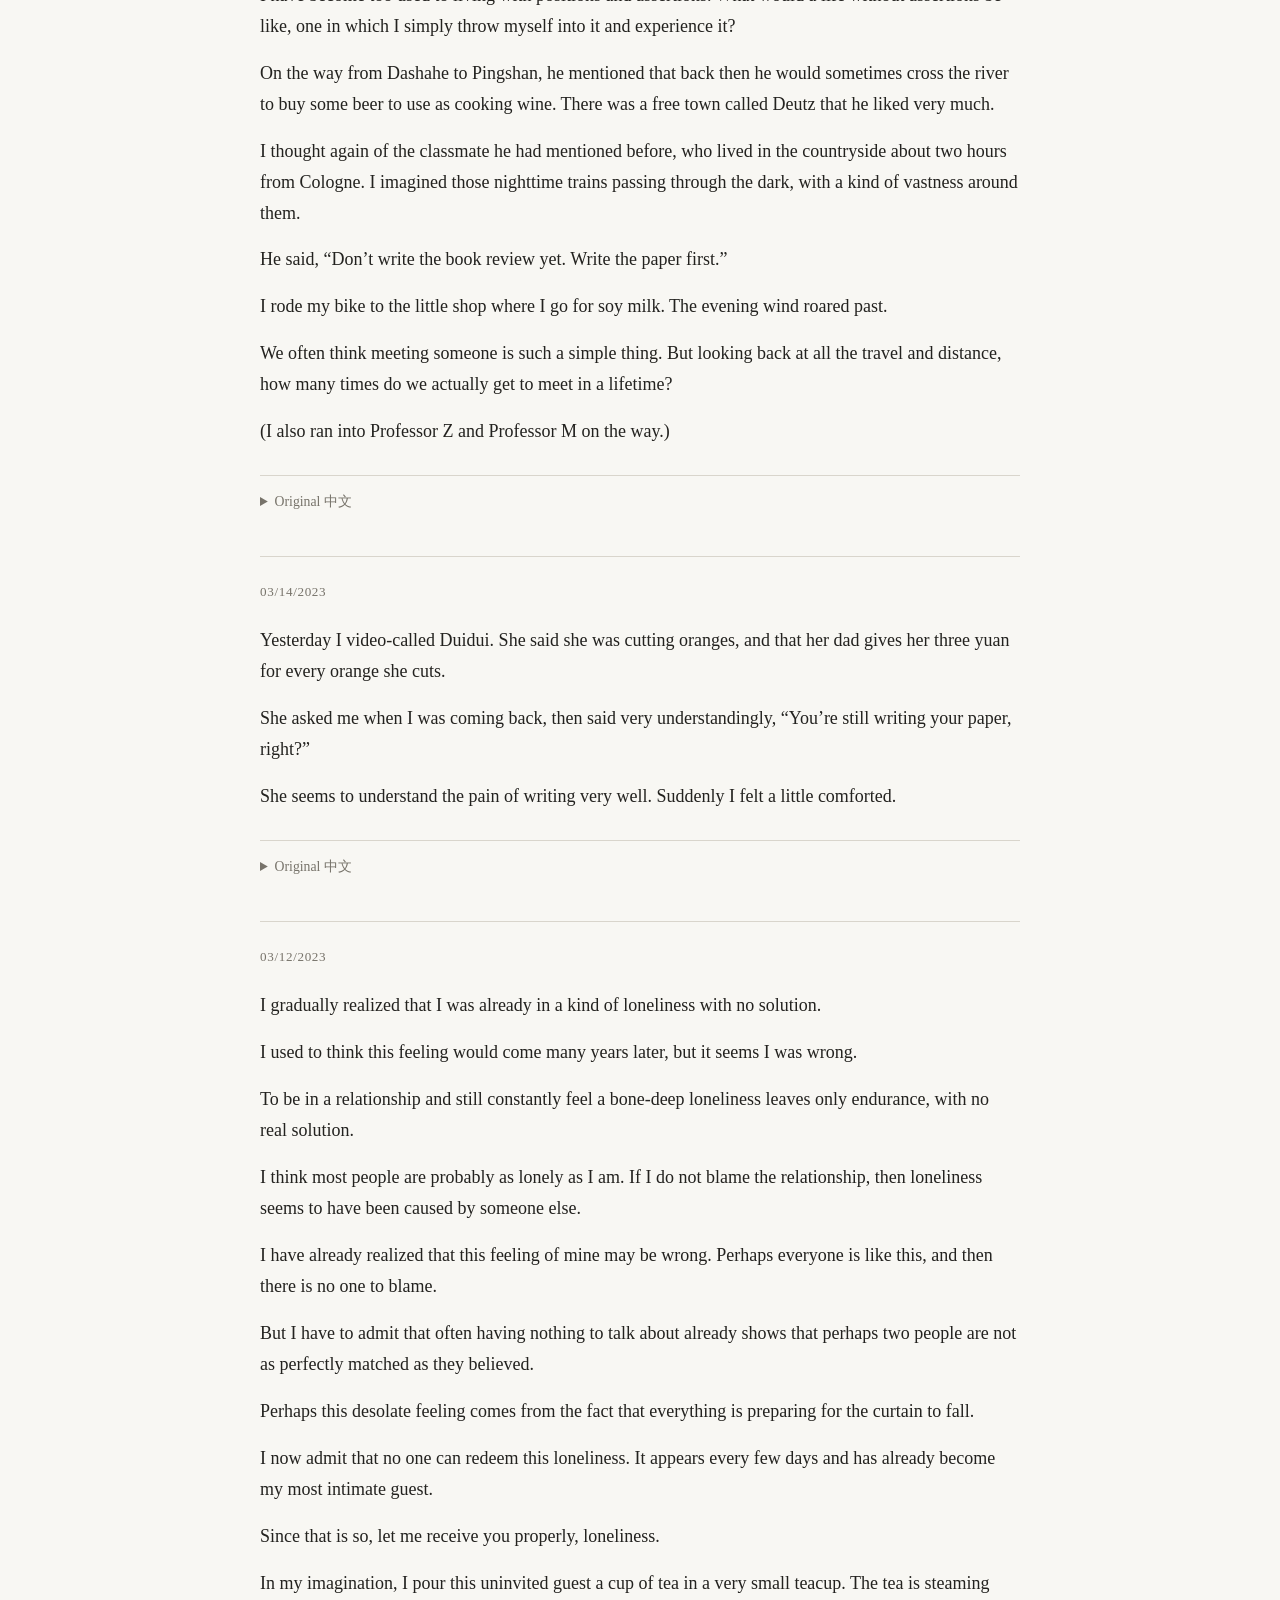
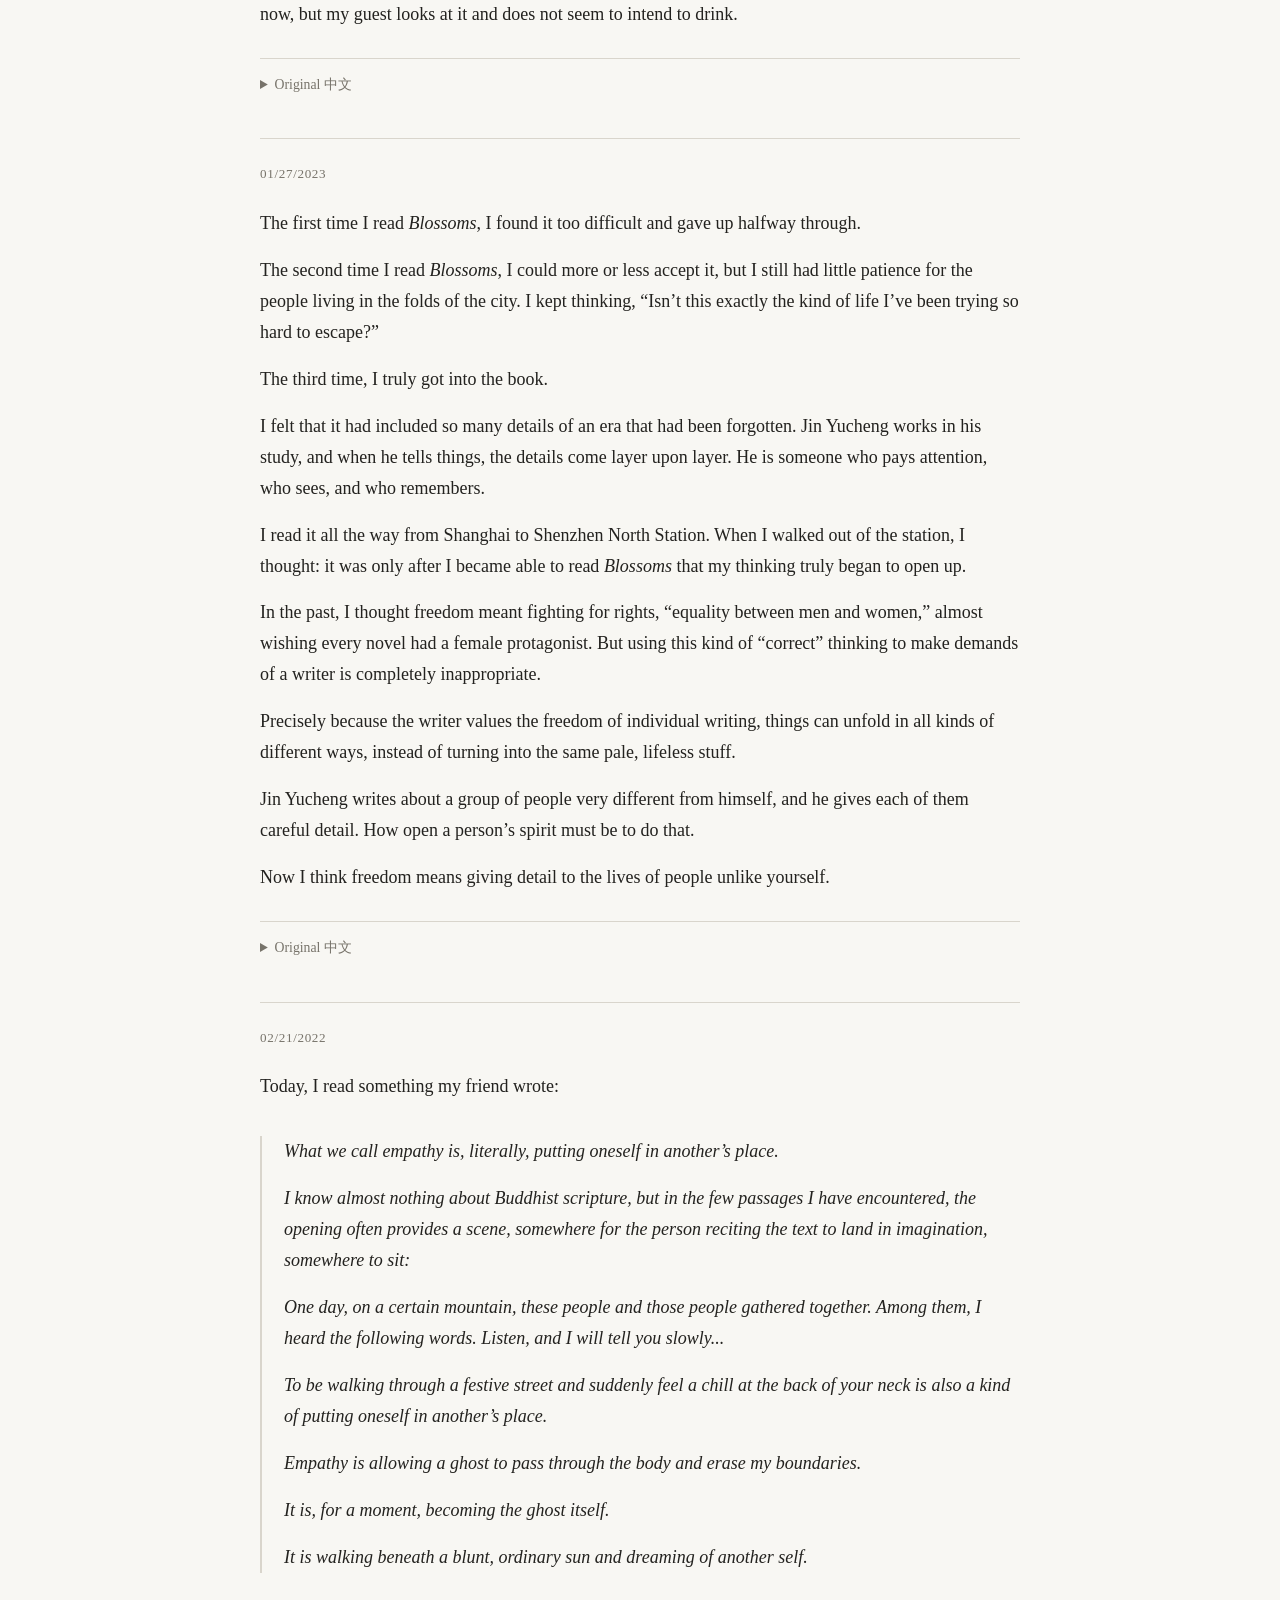
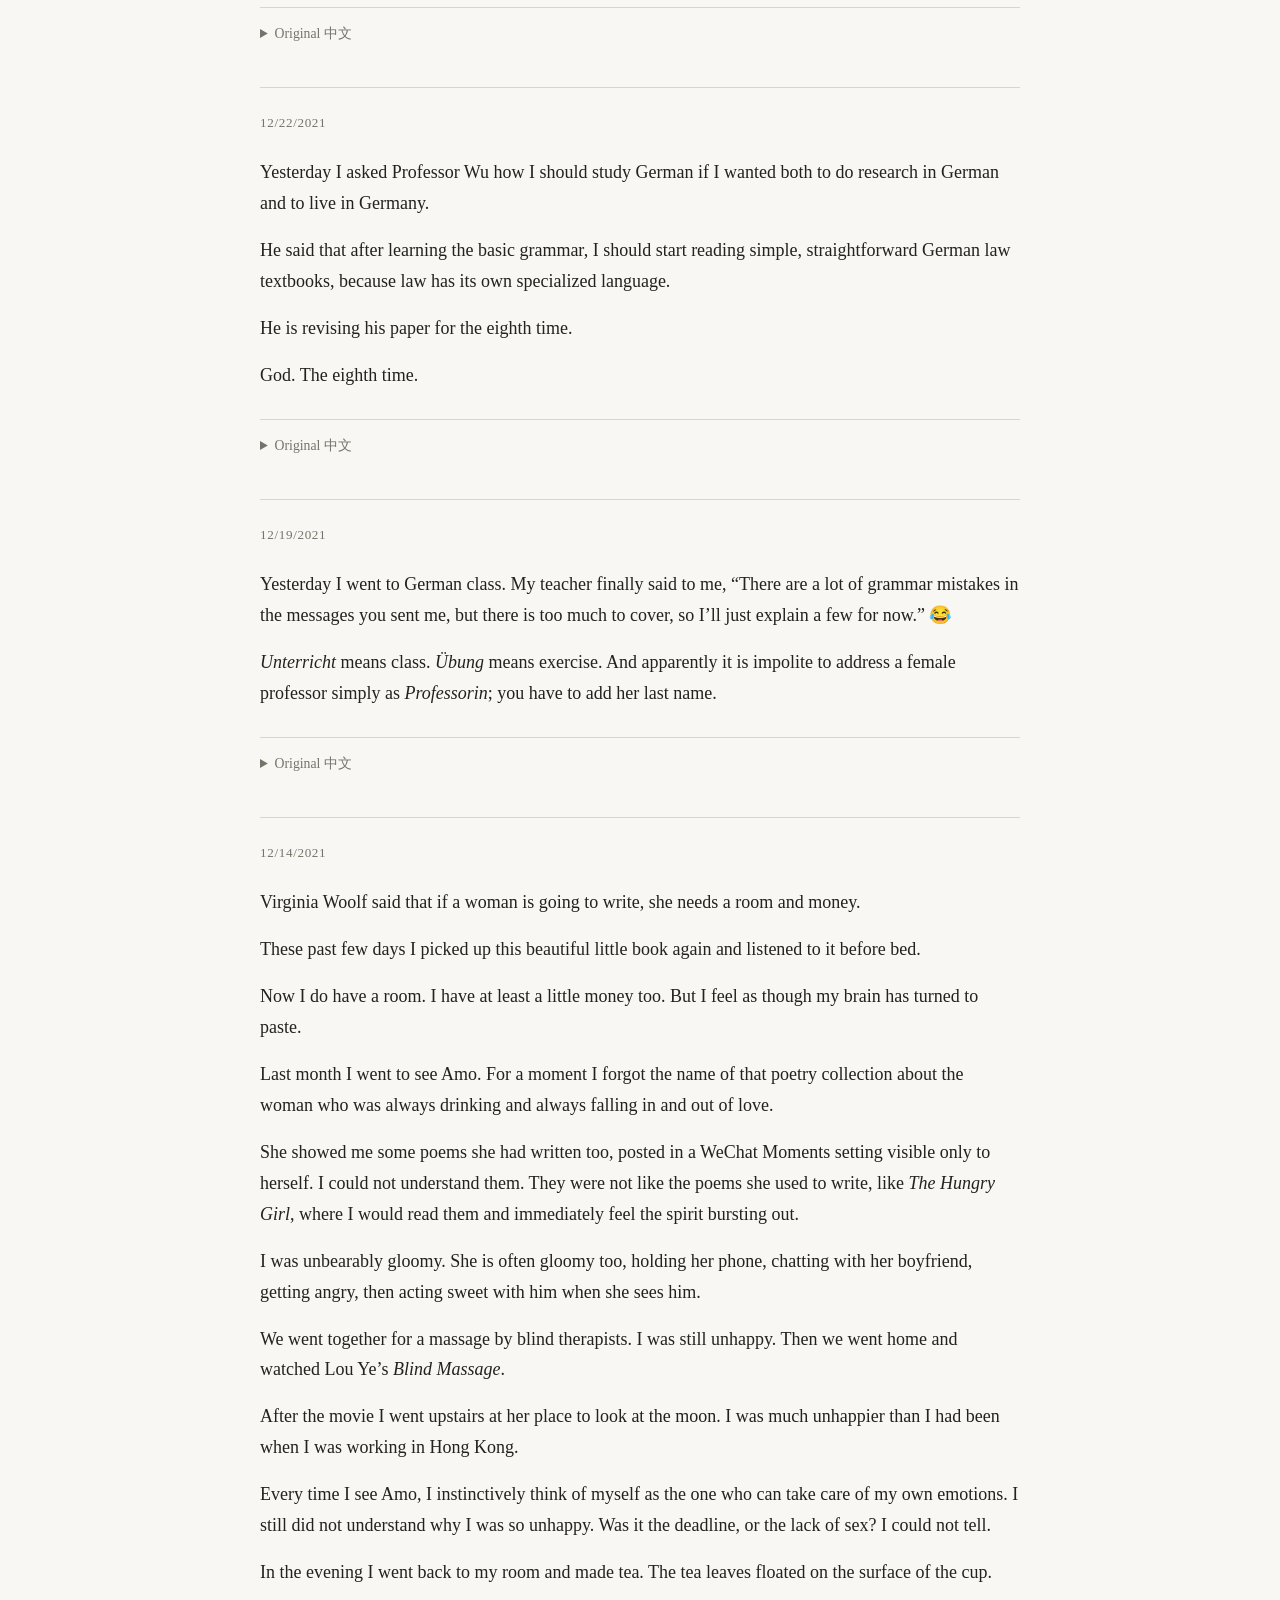
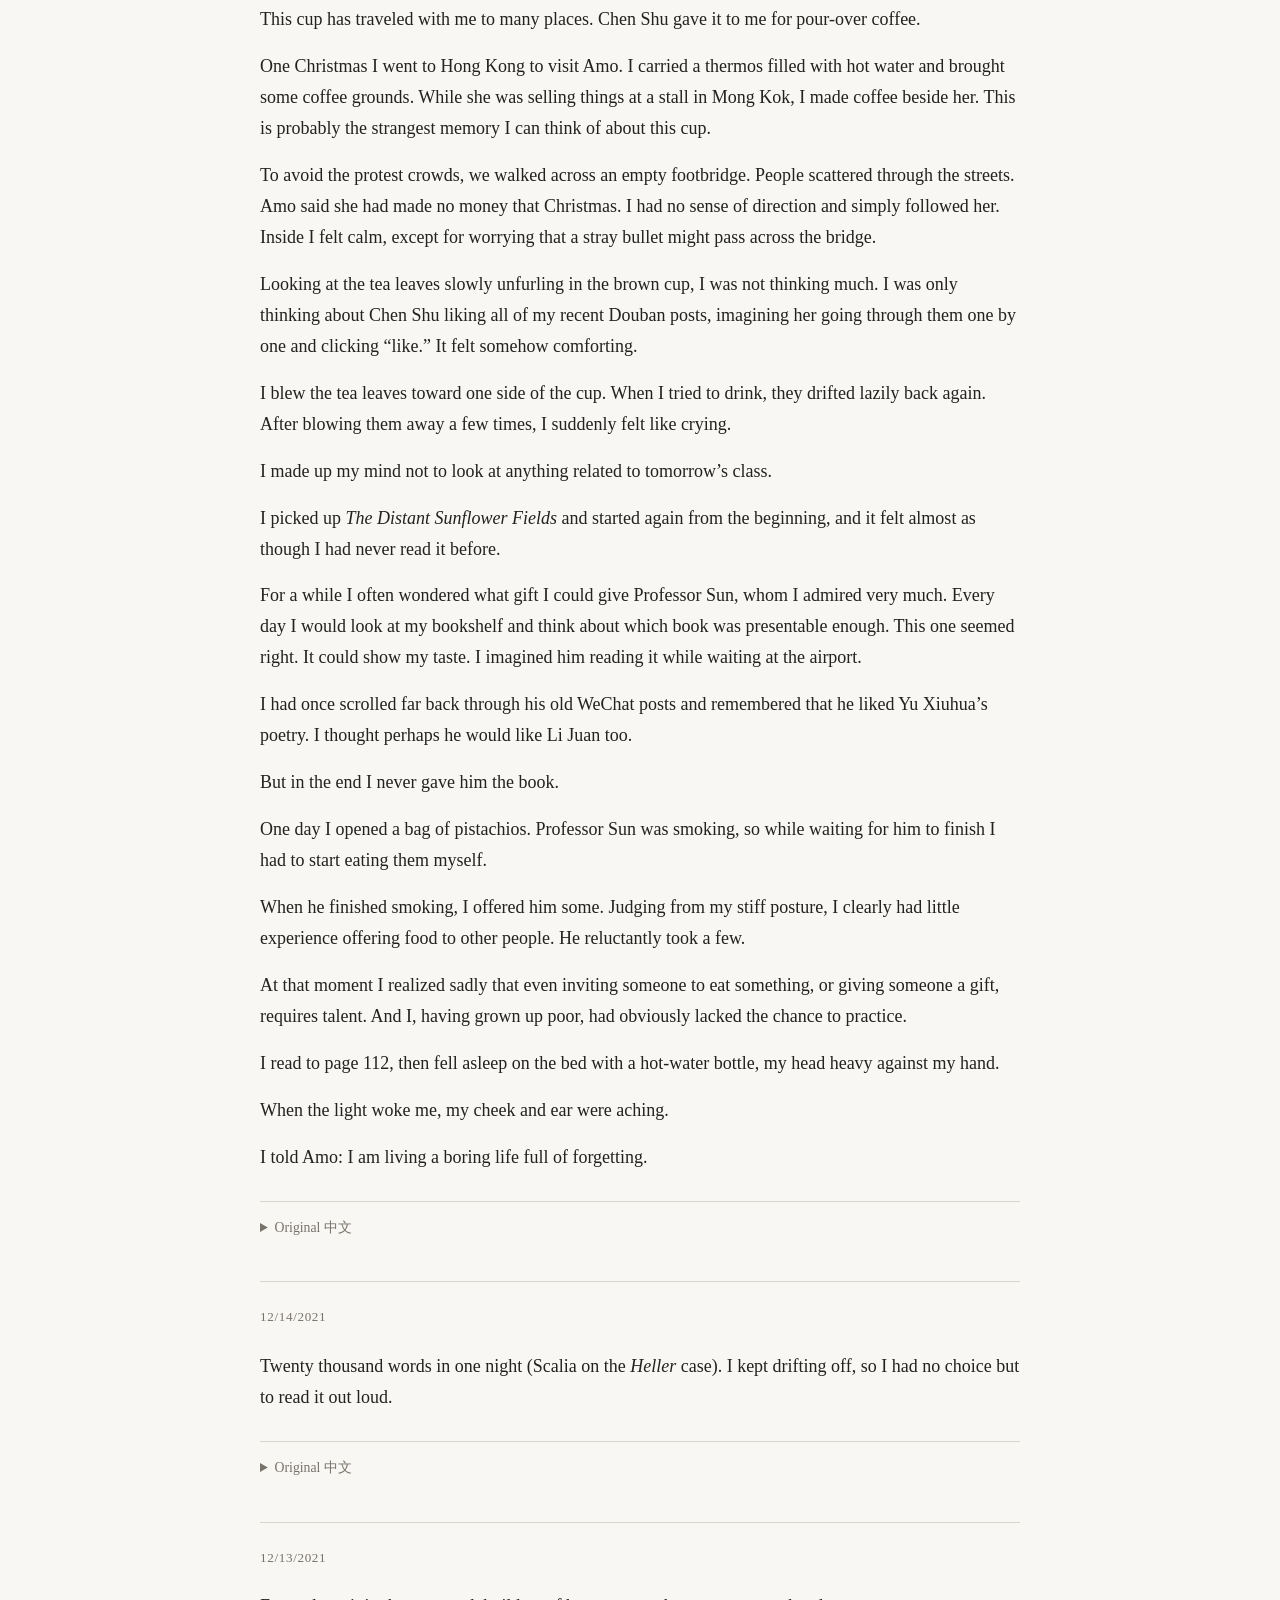
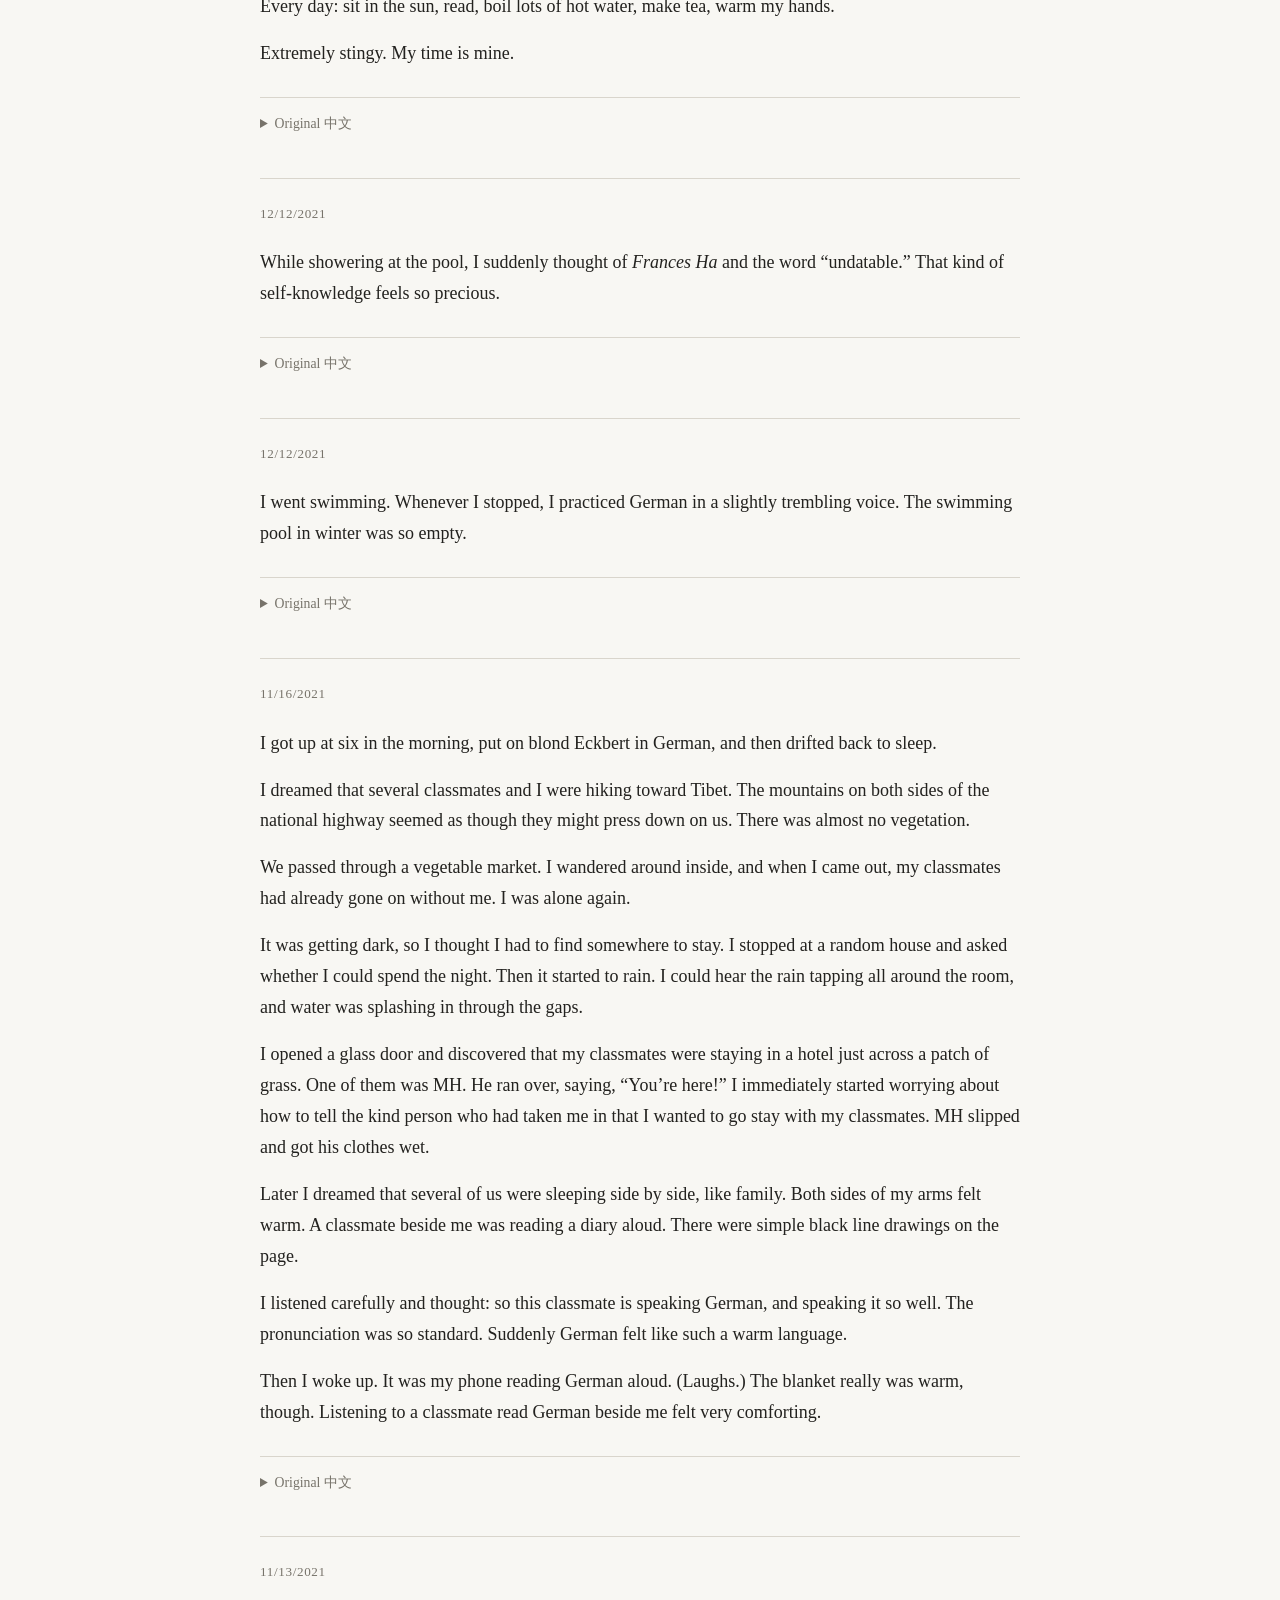
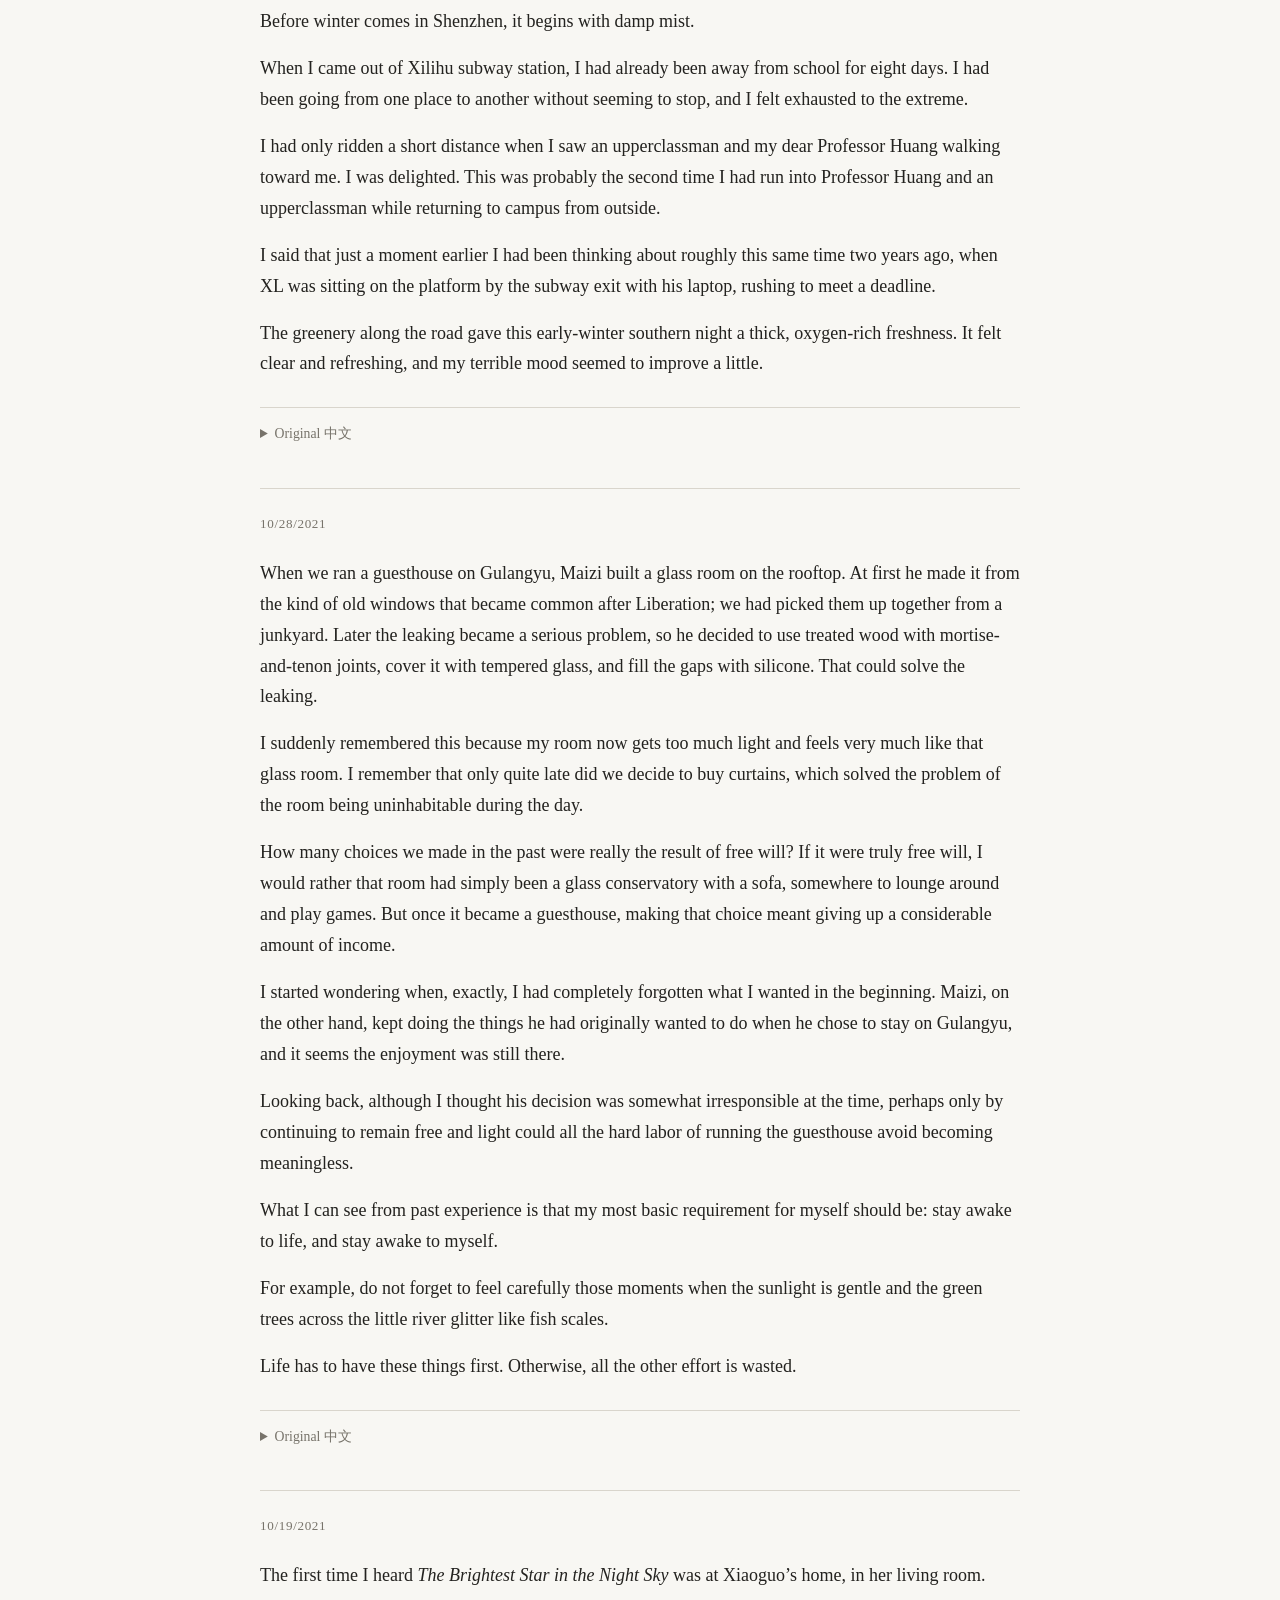
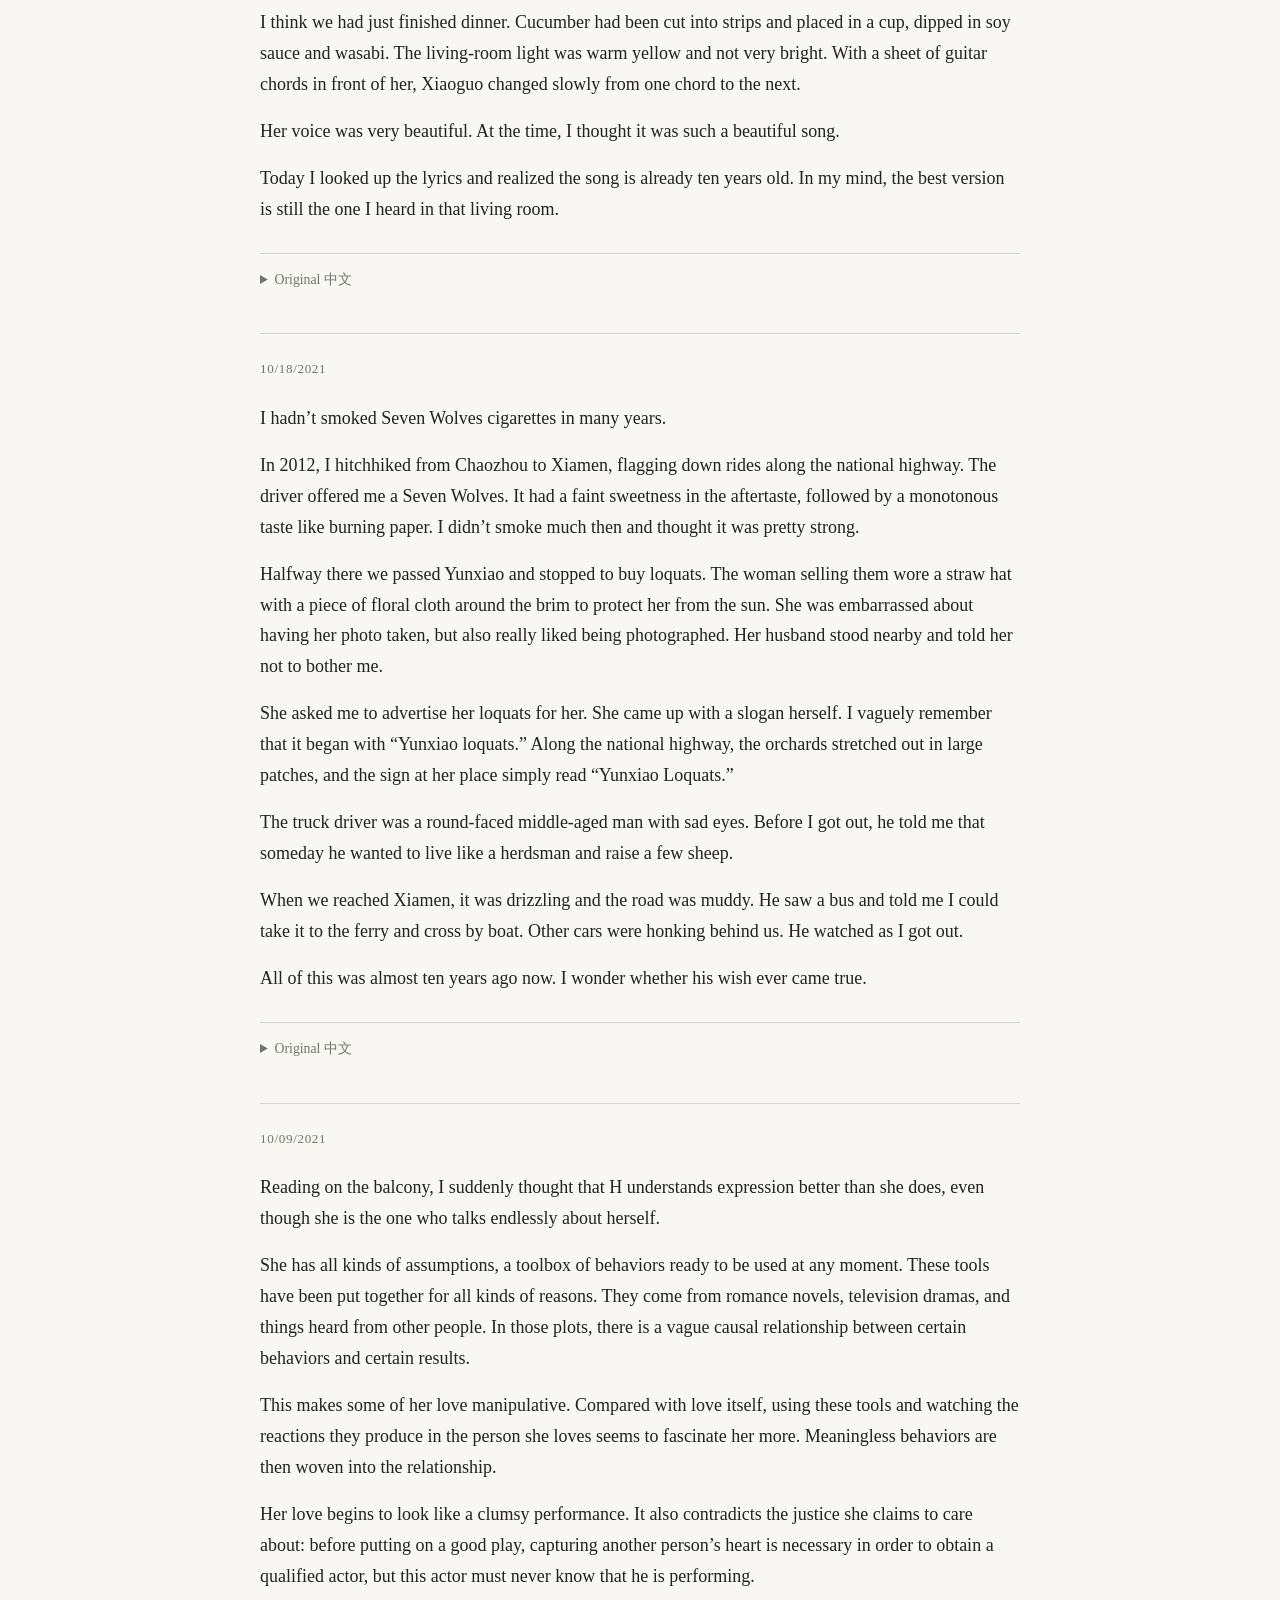
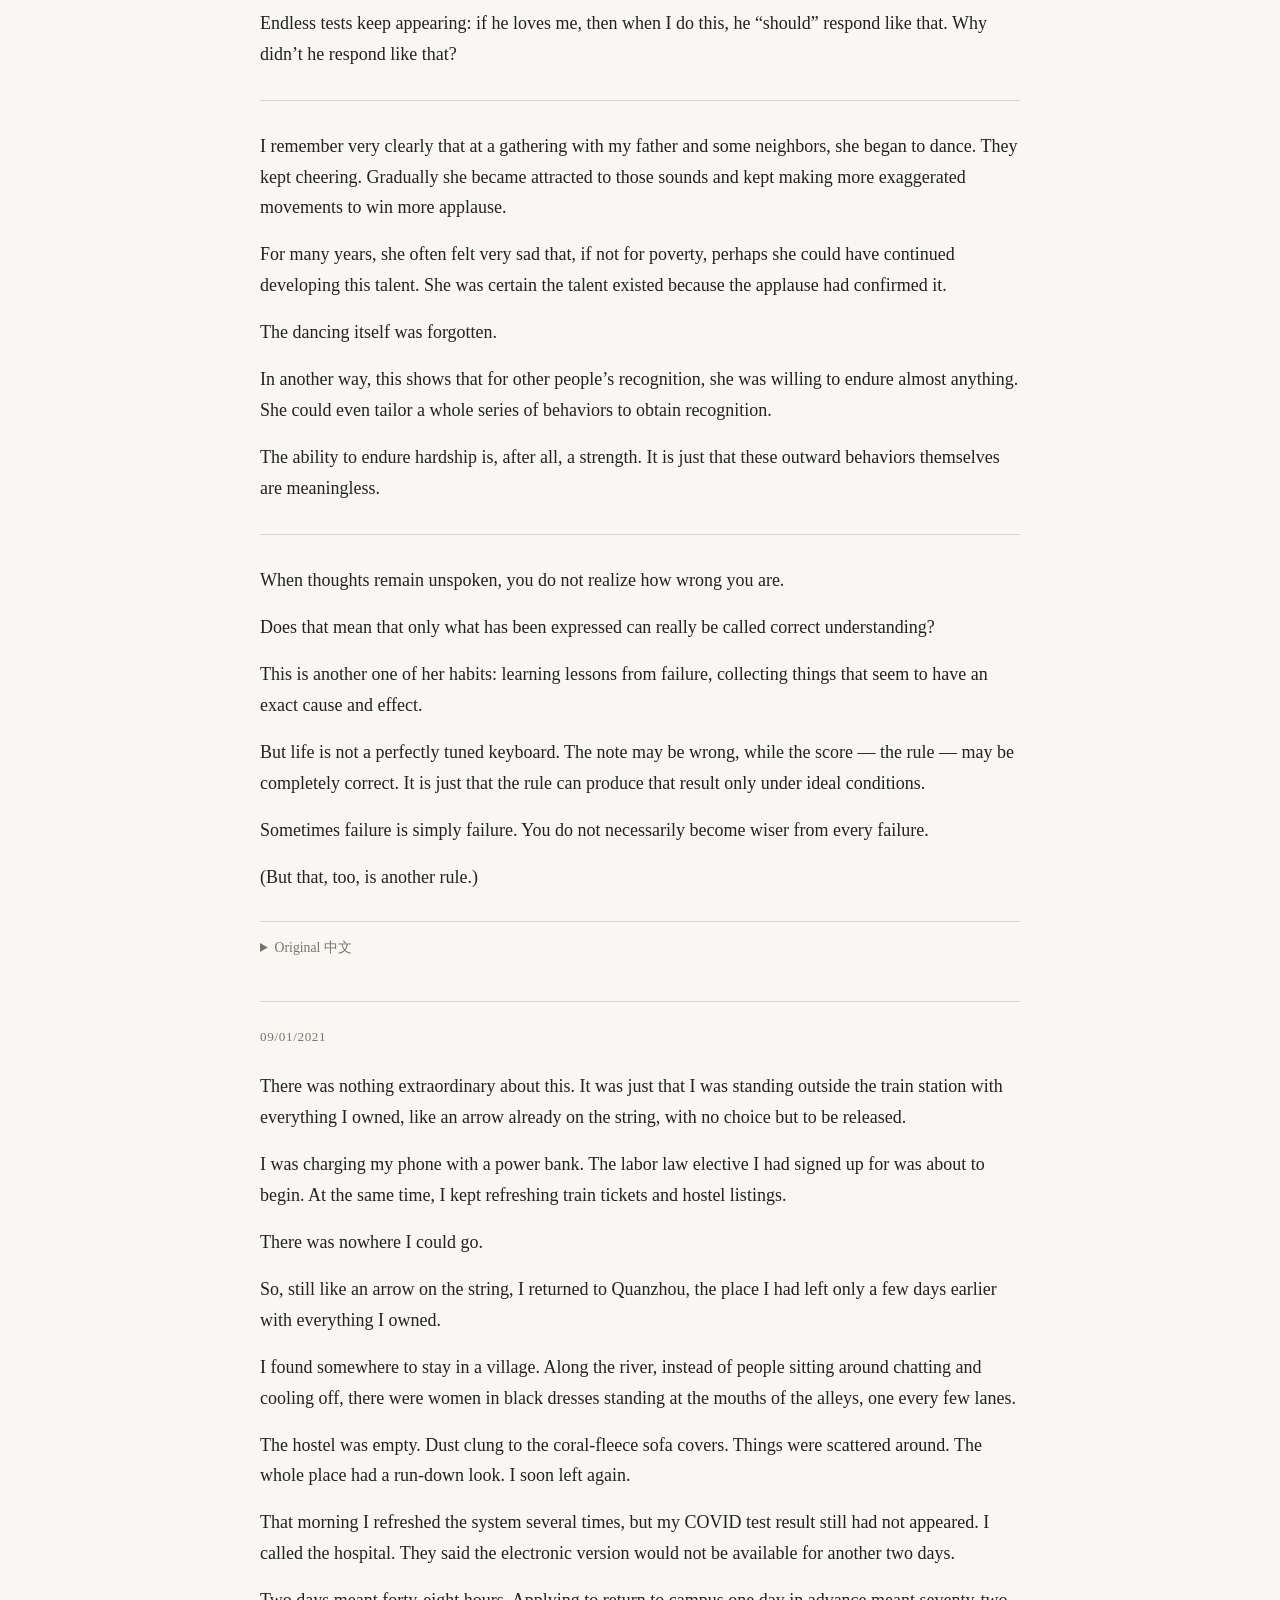
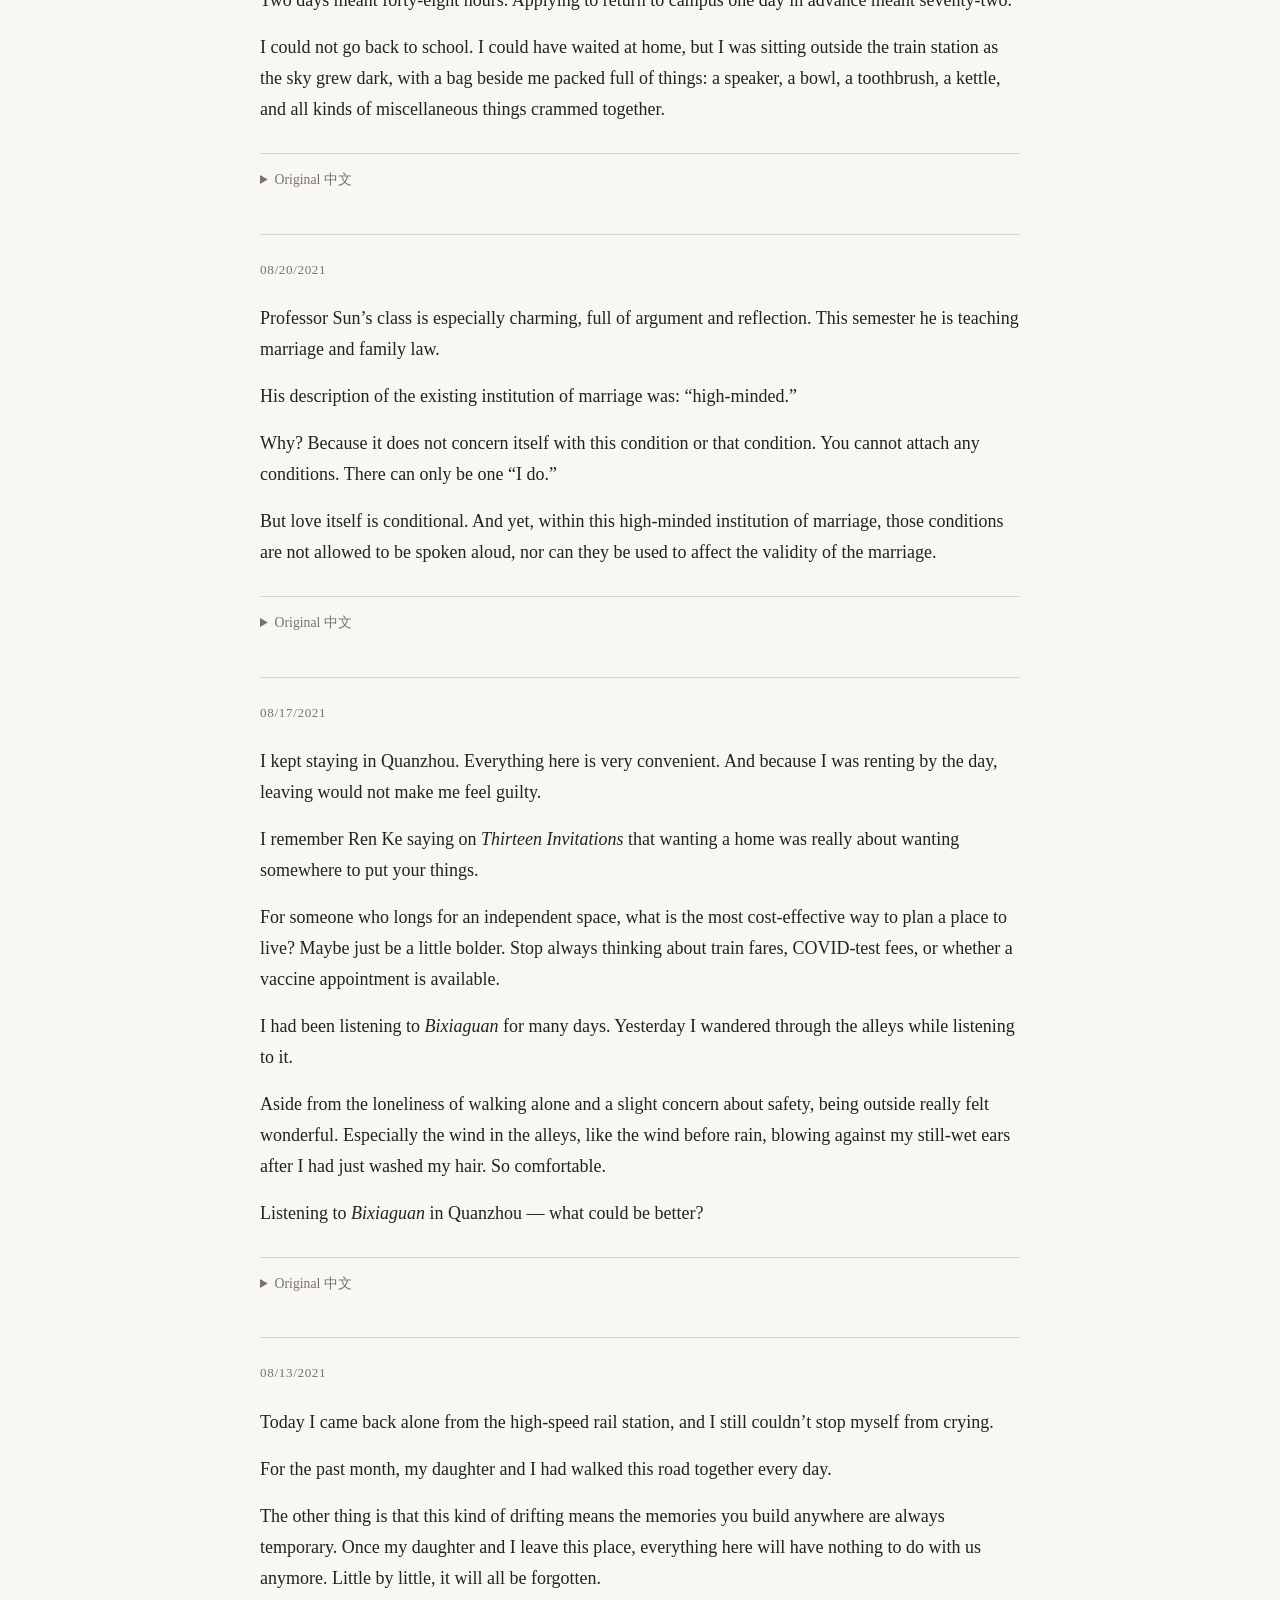
==== commit cd5cdcc6: "Use generated neural narration audio player" ====
--- a/law-school-days.html
+++ b/law-school-days.html
@@ -27,8 +27,11 @@
     <h1>Law School Days</h1>
     <p class="lede">Notes from law school and the years around it. The original Chinese is preserved beneath each translation.</p>
     <div class="audio-reader" aria-label="Audio version">
-      <button id="listen-all" type="button" aria-pressed="false">▶ Listen to all</button>
-      <span id="audio-status" class="muted" aria-live="polite"></span>
+      <audio controls preload="none">
+        <source src="law-school-days.mp3" type="audio/mpeg" />
+        Your browser does not support the audio player.
+      </audio>
+      <span class="muted">AI-narrated audio · OpenAI voice</span>
     </div>
 
     <div class="note-strip" aria-label="Law School Days entries">
@@ -336,104 +339,5 @@
   </main>
 
   <footer class="wrap"><p>© Junyan Zhong</p></footer>
-
-  <script>
-    (function () {
-      const button = document.getElementById("listen-all");
-      const status = document.getElementById("audio-status");
-
-      if (!button || !("speechSynthesis" in window)) {
-        if (button) {
-          button.disabled = true;
-          button.textContent = "Audio unavailable";
-        }
-        return;
-      }
-
-      let queue = [];
-      let index = 0;
-      let speaking = false;
-      let paused = false;
-
-      function buildQueue() {
-        const items = [];
-        document.querySelectorAll(".note-card").forEach(function (card) {
-          const date = card.querySelector("time");
-          if (date) items.push(date.textContent.trim());
-
-          card.querySelectorAll(":scope > p, :scope > blockquote p").forEach(function (p) {
-            const text = p.textContent.trim();
-            if (text) items.push(text);
-          });
-        });
-        return items;
-      }
-
-      function updateButton() {
-        if (!speaking) {
-          button.textContent = "▶ Listen to all";
-          button.setAttribute("aria-pressed", "false");
-          status.textContent = "";
-        } else if (paused) {
-          button.textContent = "▶ Resume";
-          button.setAttribute("aria-pressed", "true");
-          status.textContent = "Paused";
-        } else {
-          button.textContent = "❚❚ Pause";
-          button.setAttribute("aria-pressed", "true");
-          status.textContent = "Playing";
-        }
-      }
-
-      function speakNext() {
-        if (!speaking || index >= queue.length) {
-          speaking = false;
-          paused = false;
-          index = 0;
-          updateButton();
-          return;
-        }
-
-        const utterance = new SpeechSynthesisUtterance(queue[index]);
-        utterance.lang = "en-US";
-        utterance.rate = 0.95;
-        utterance.onend = function () {
-          index += 1;
-          speakNext();
-        };
-        utterance.onerror = function () {
-          index += 1;
-          speakNext();
-        };
-        window.speechSynthesis.speak(utterance);
-      }
-
-      button.addEventListener("click", function () {
-        if (!speaking) {
-          window.speechSynthesis.cancel();
-          queue = buildQueue();
-          index = 0;
-          speaking = true;
-          paused = false;
-          updateButton();
-          speakNext();
-          return;
-        }
-
-        if (paused) {
-          window.speechSynthesis.resume();
-          paused = false;
-        } else {
-          window.speechSynthesis.pause();
-          paused = true;
-        }
-        updateButton();
-      });
-
-      window.addEventListener("beforeunload", function () {
-        window.speechSynthesis.cancel();
-      });
-    })();
-  </script>
 </body>
 </html>
--- a/styles.css
+++ b/styles.css
@@ -285,3 +285,44 @@
     padding-top: 20px;
   }
 }
+
+
+/* Law School Days audio reader */
+.audio-reader {
+  display: flex;
+  align-items: center;
+  gap: 12px;
+  margin: -24px 0 42px;
+}
+
+.audio-reader button {
+  appearance: none;
+  border: 1px solid var(--rule);
+  background: transparent;
+  color: var(--text);
+  font: inherit;
+  font-size: .88rem;
+  padding: 9px 14px;
+  border-radius: 999px;
+  cursor: pointer;
+}
+
+.audio-reader button:hover {
+  border-color: var(--text);
+}
+
+.audio-reader button:disabled {
+  cursor: default;
+  opacity: .55;
+}
+
+#audio-status {
+  font-size: .82rem;
+}
+
+@media (max-width: 700px) {
+  .audio-reader {
+    margin-top: -14px;
+    margin-bottom: 32px;
+  }
+}
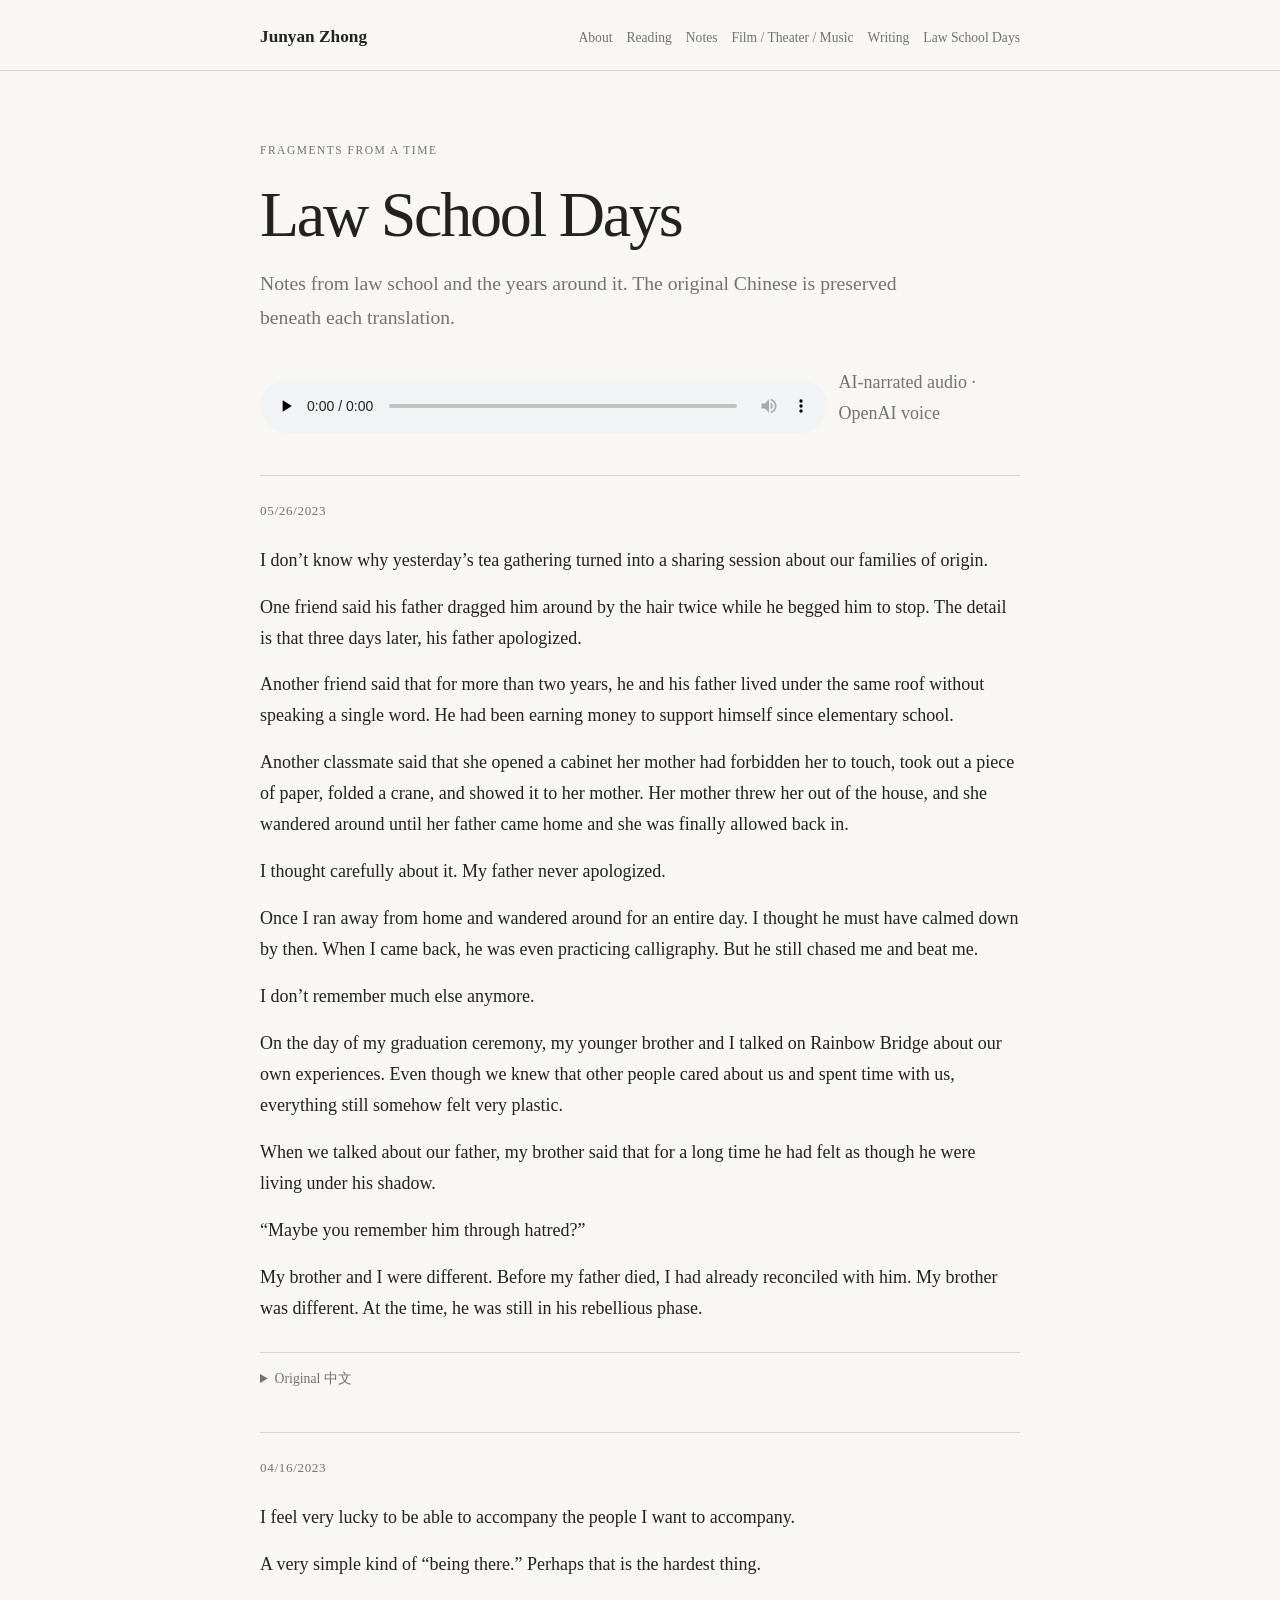
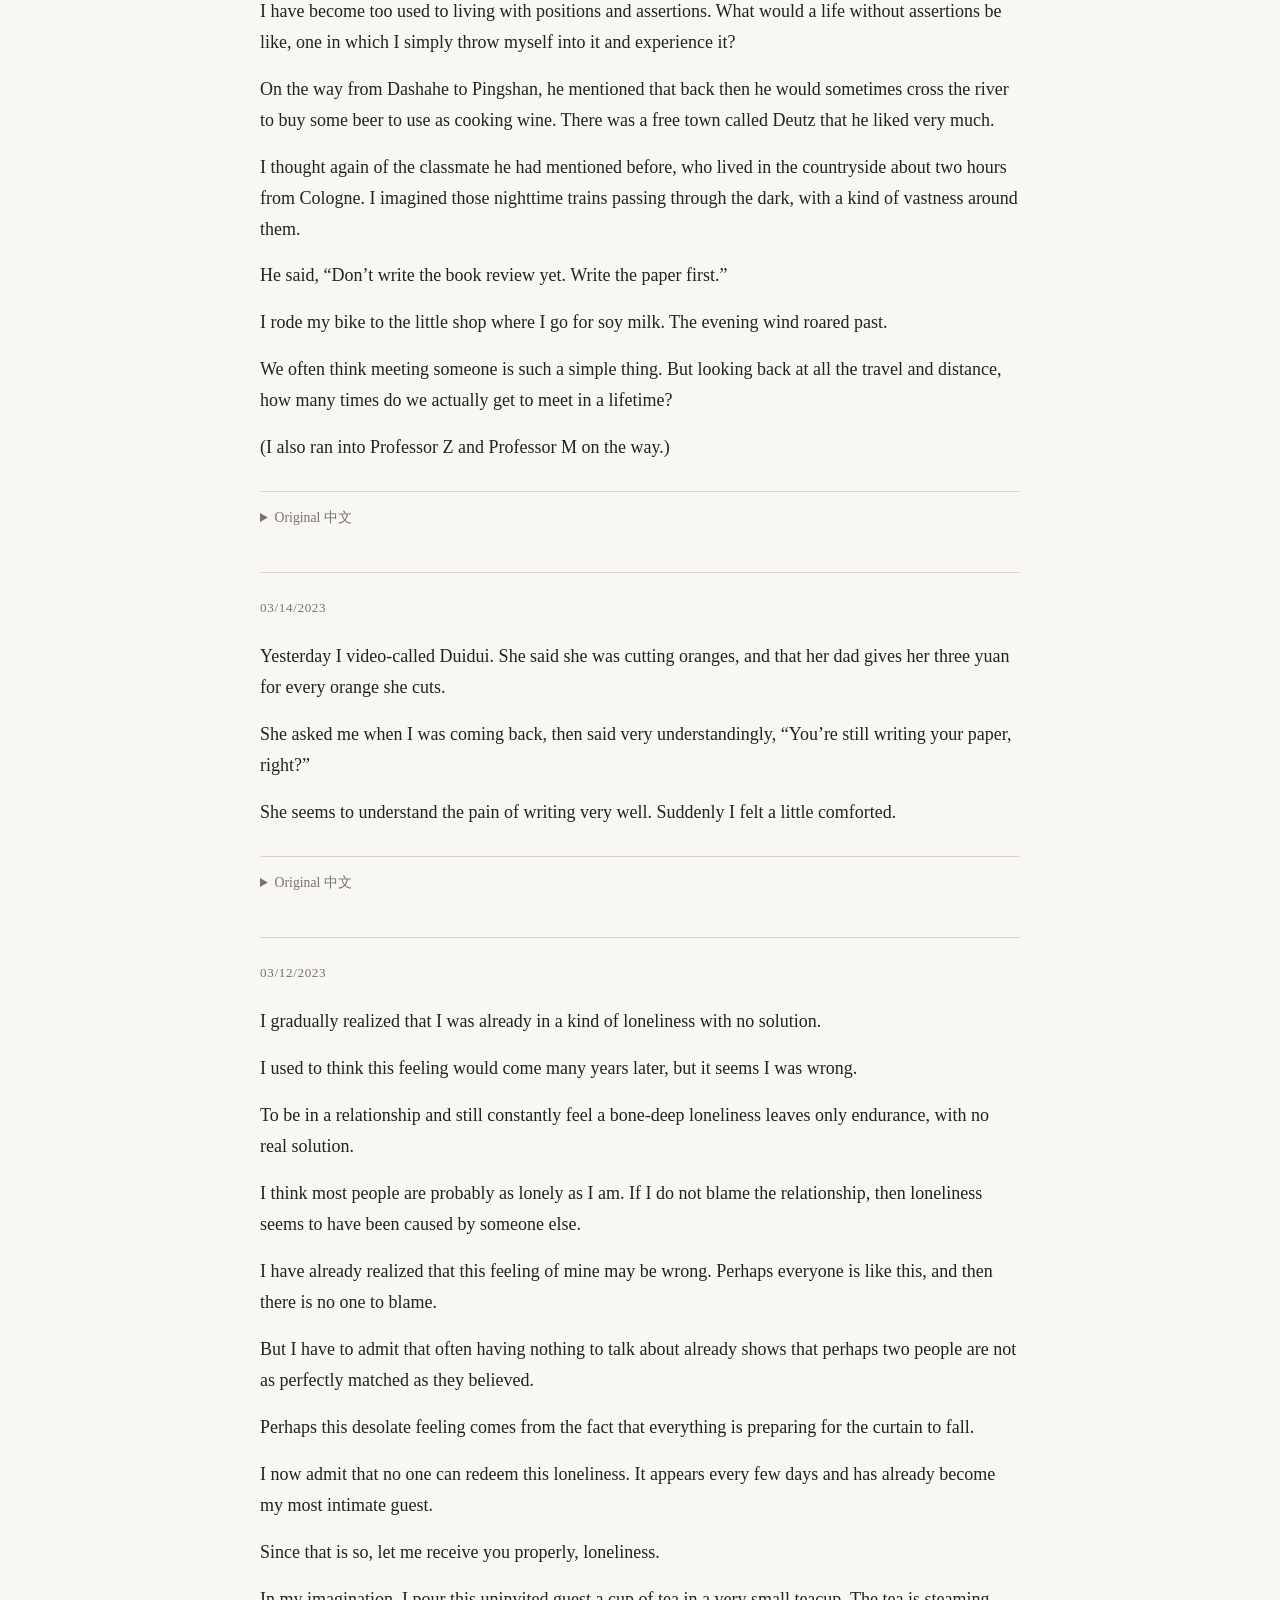
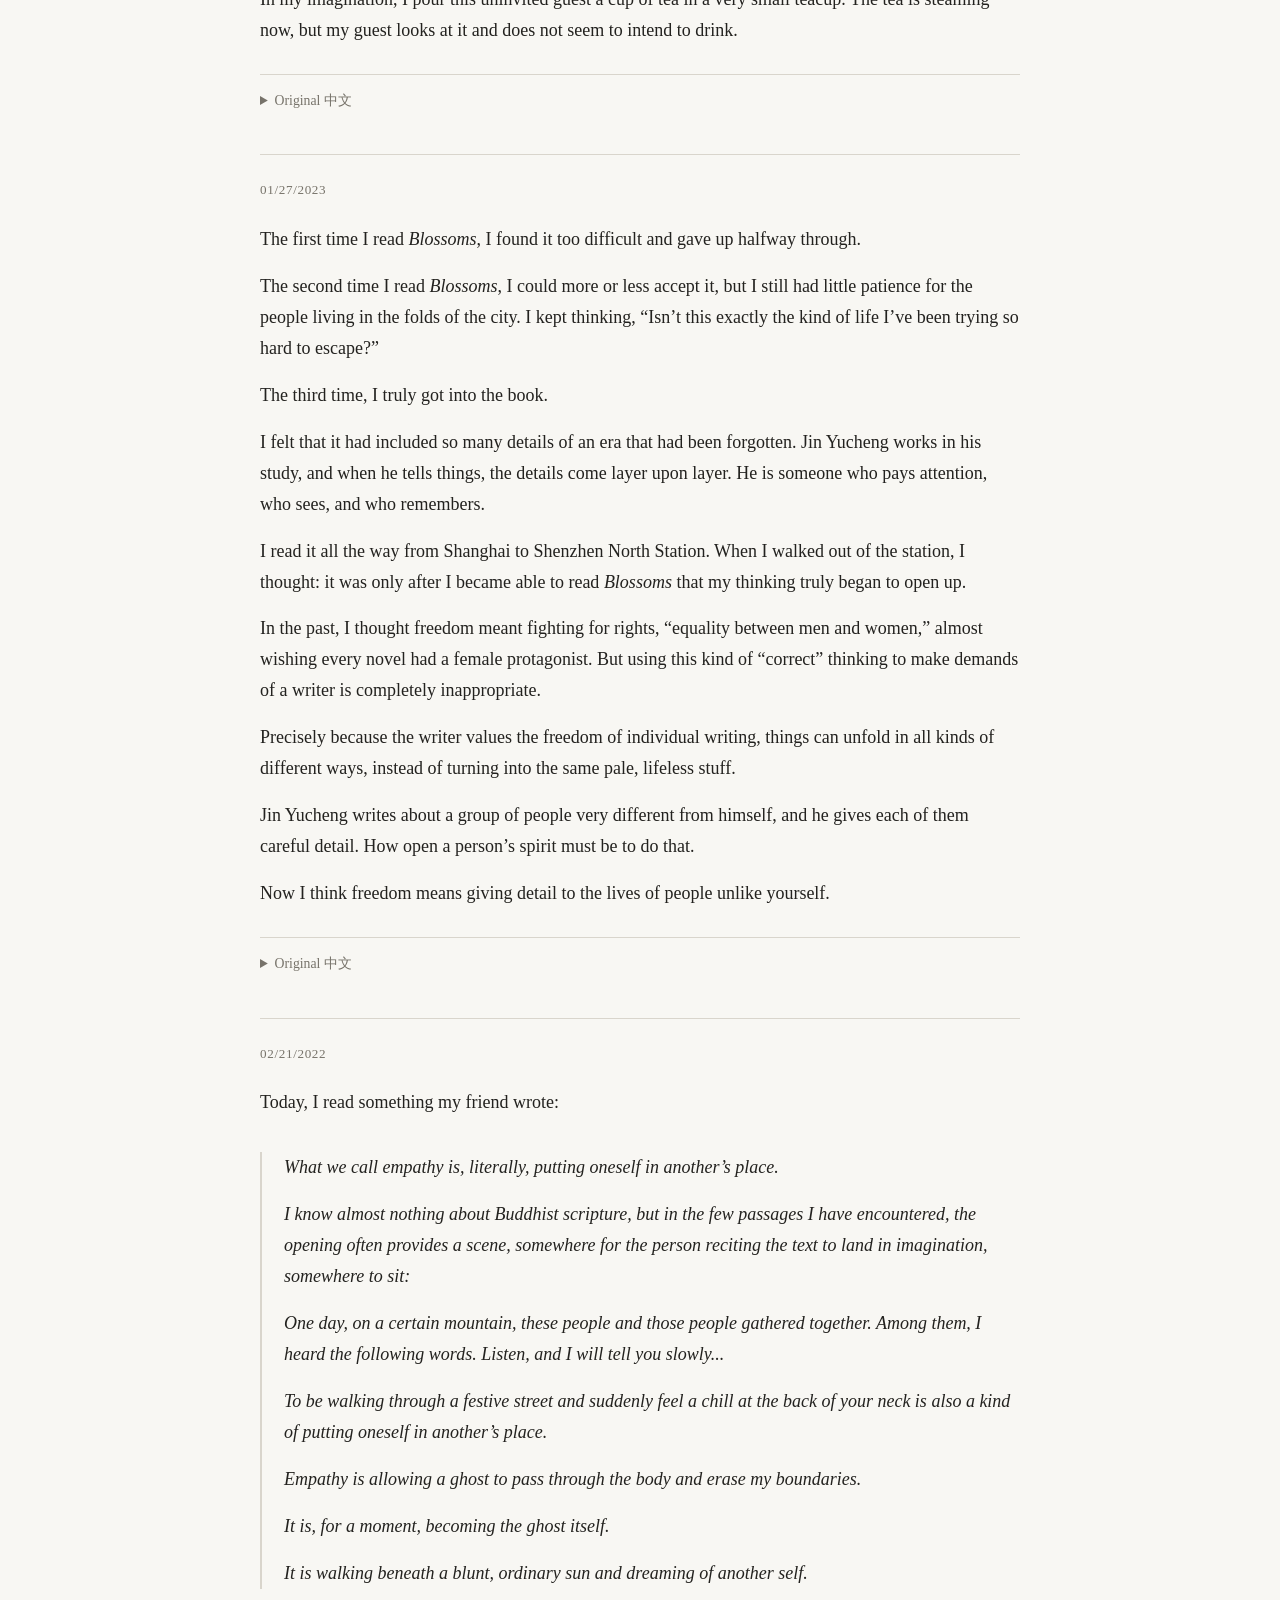
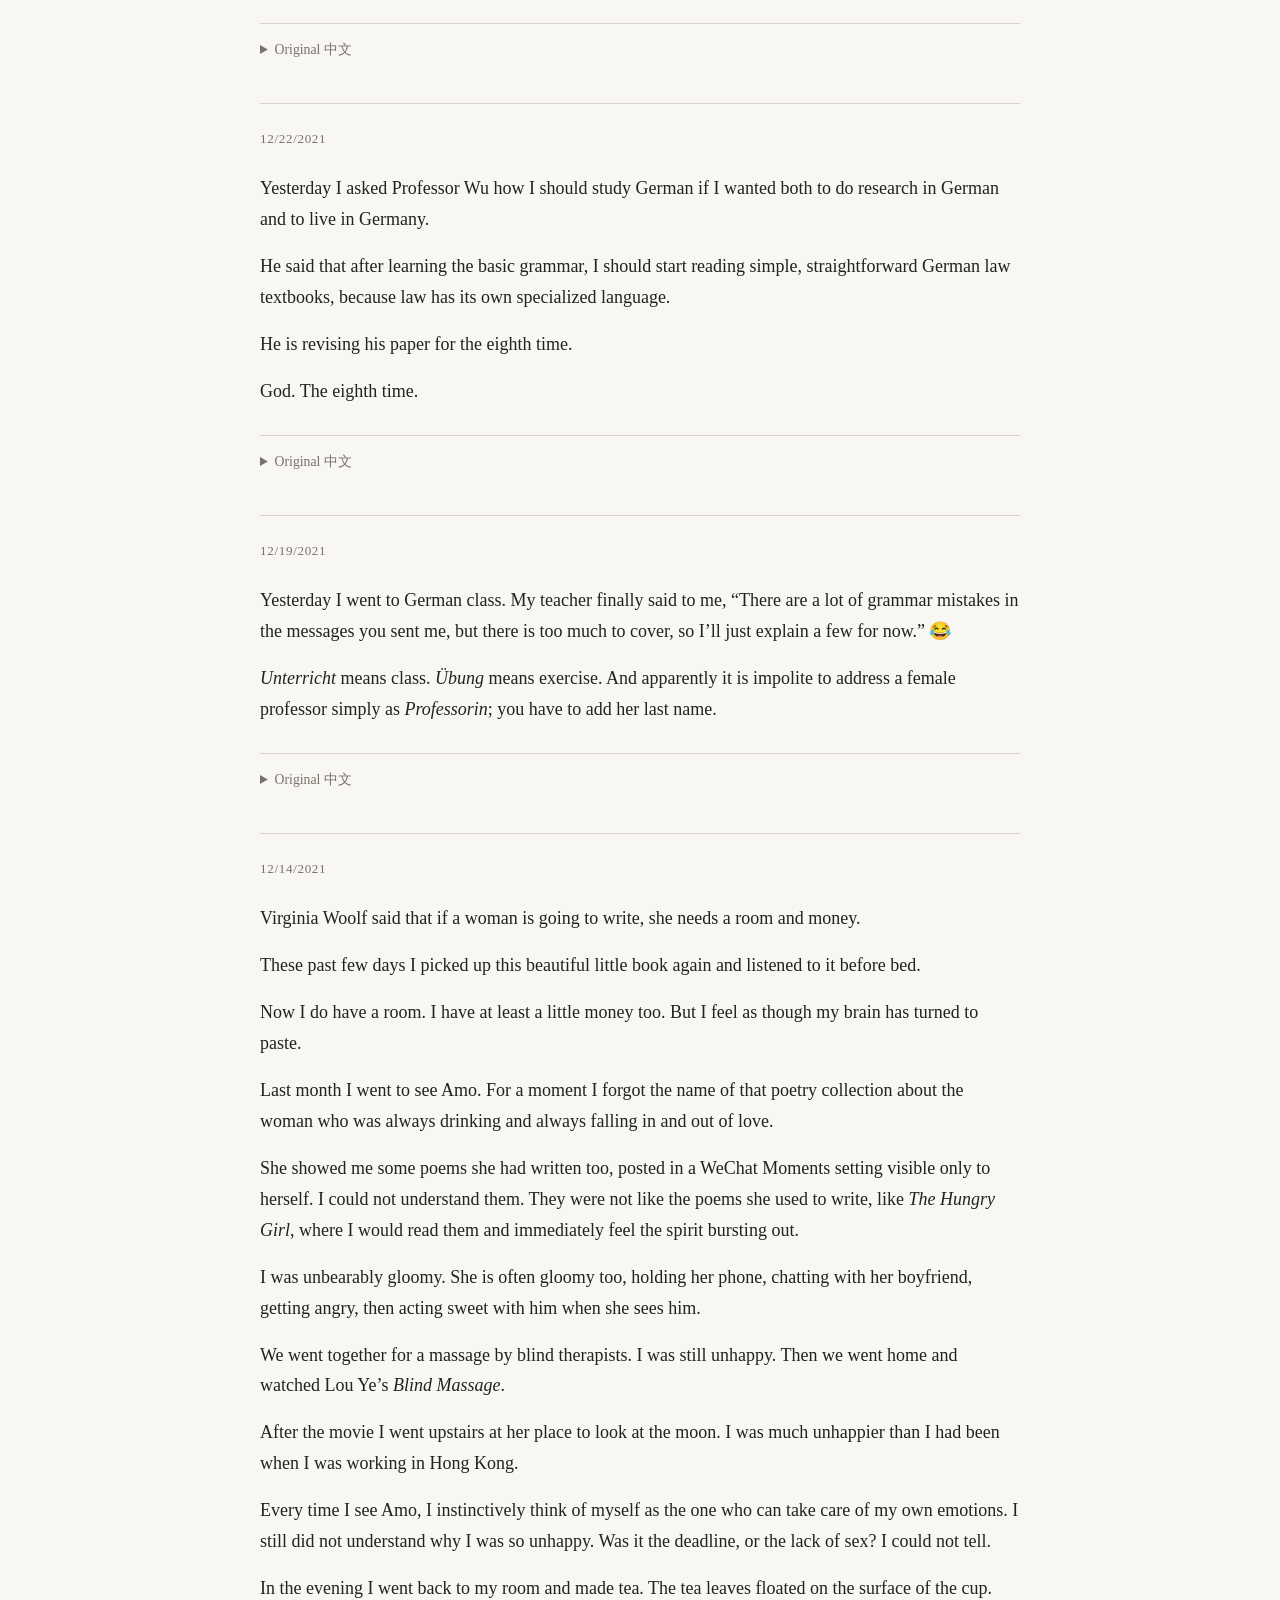
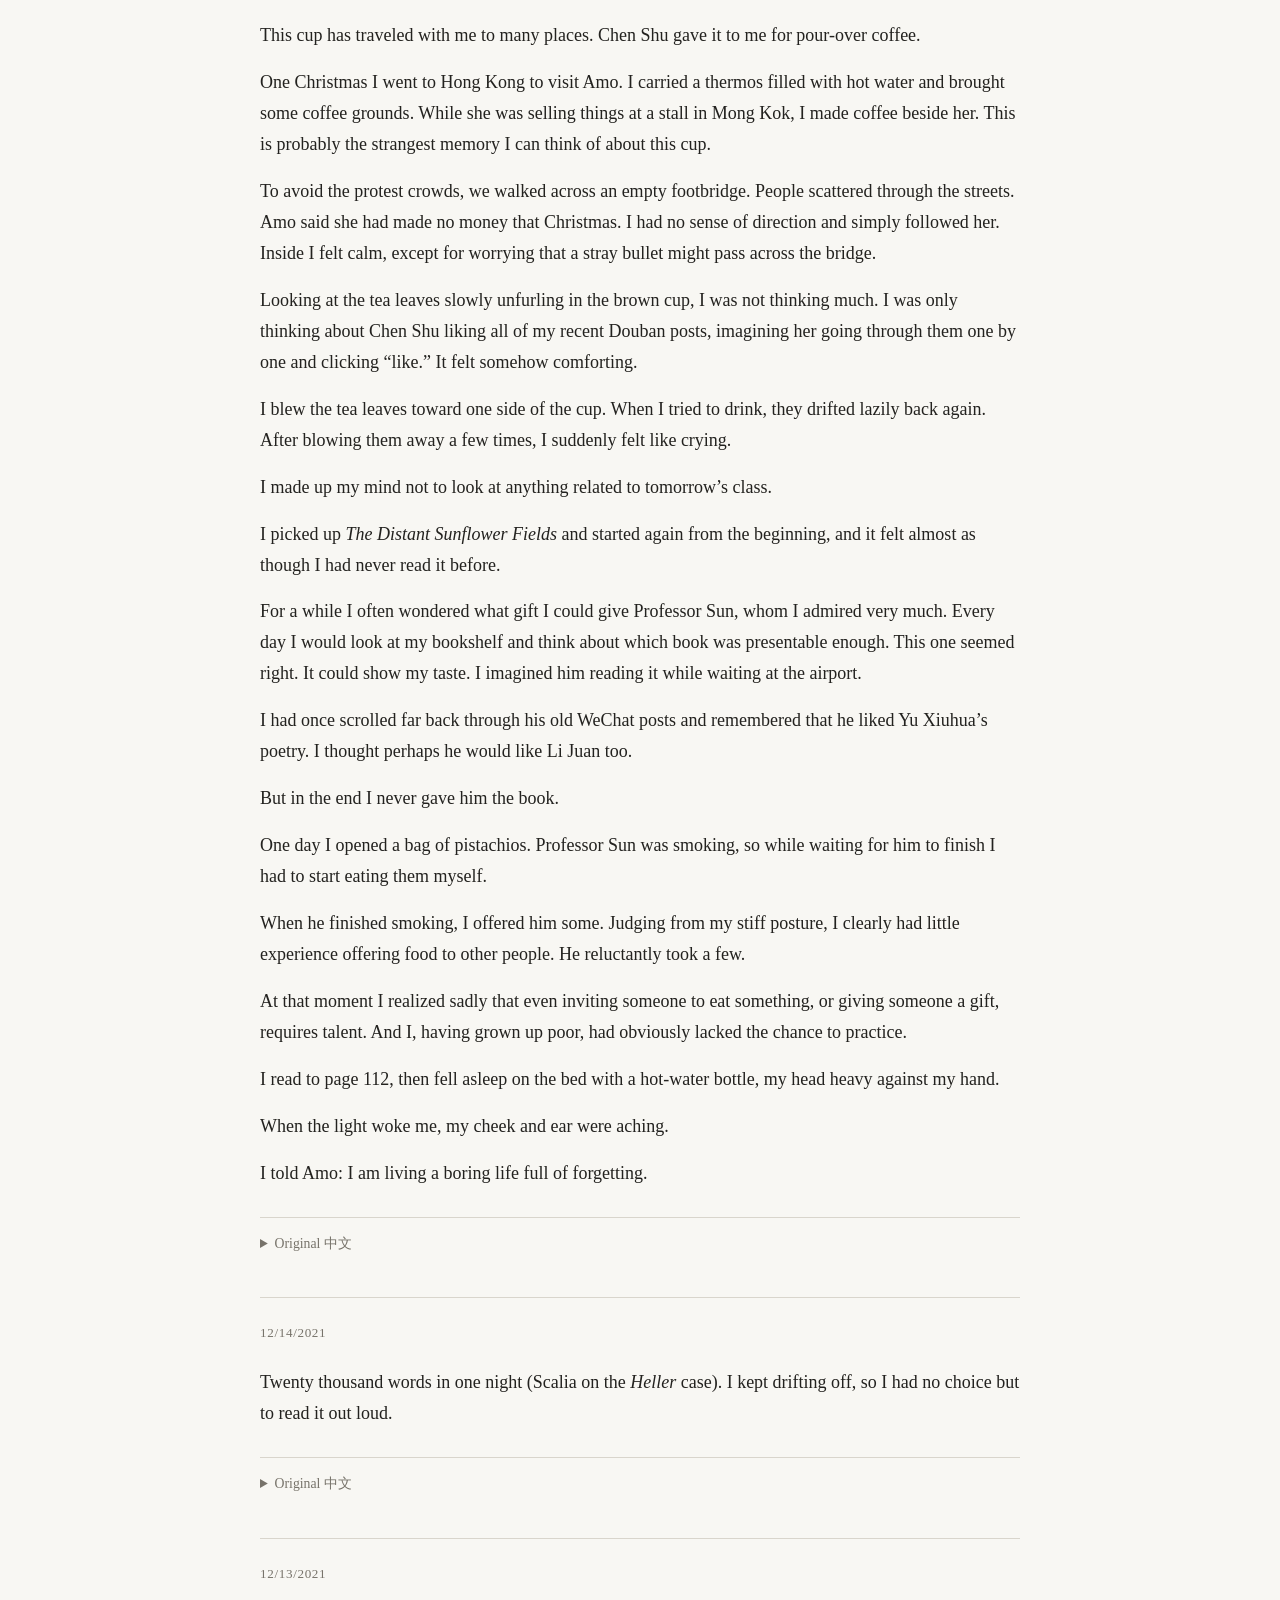
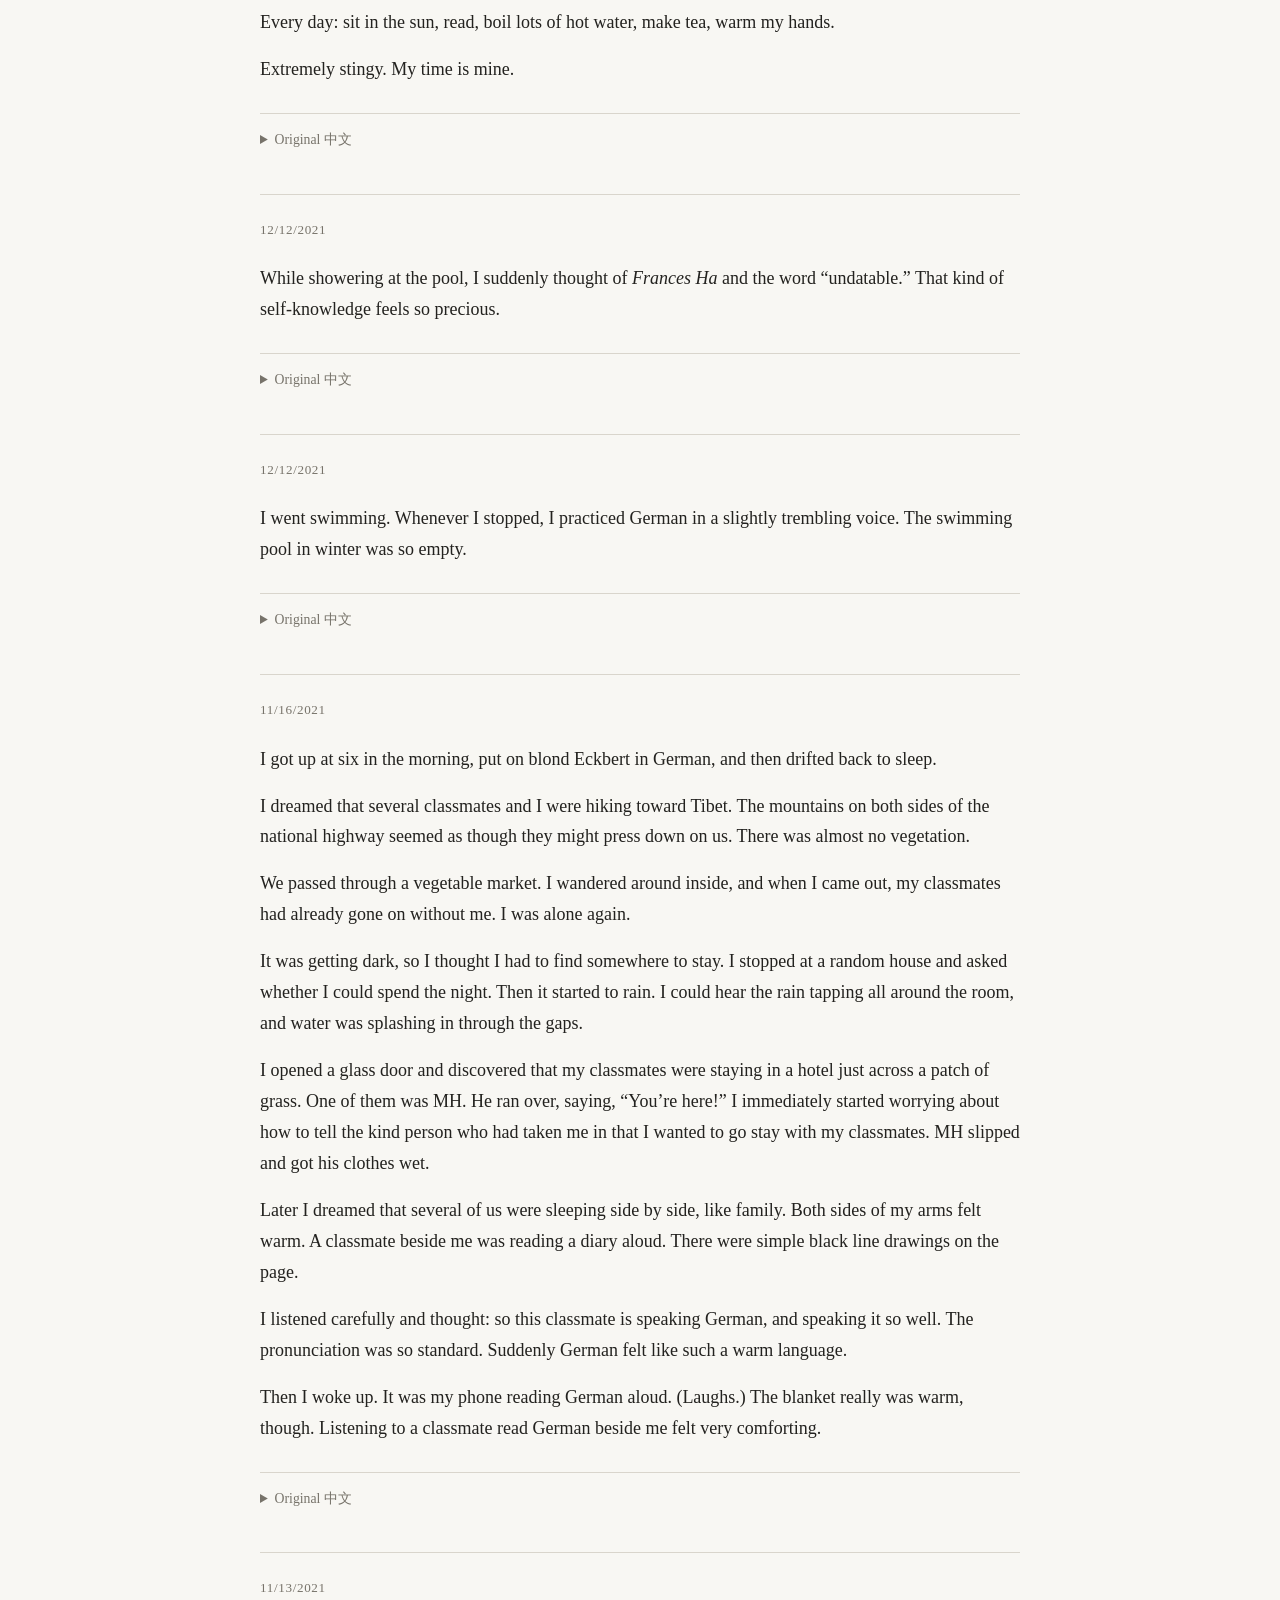
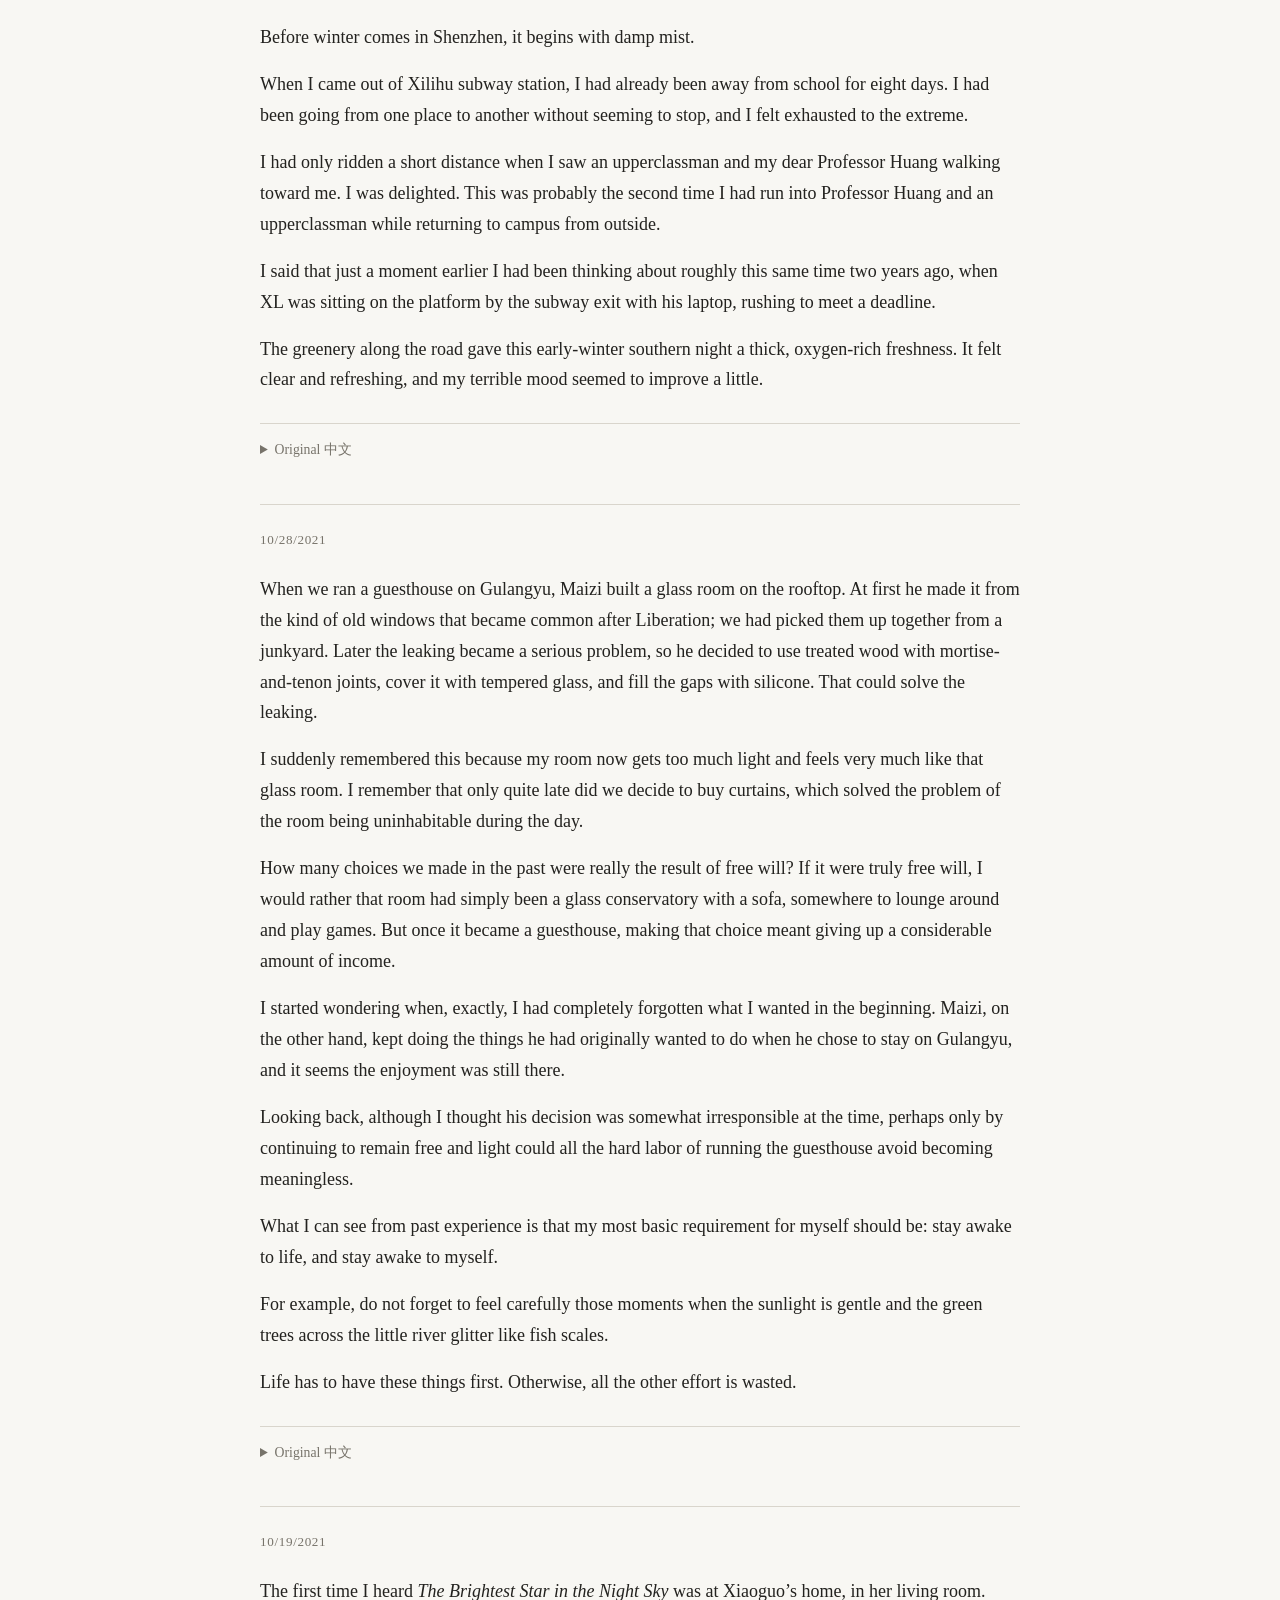
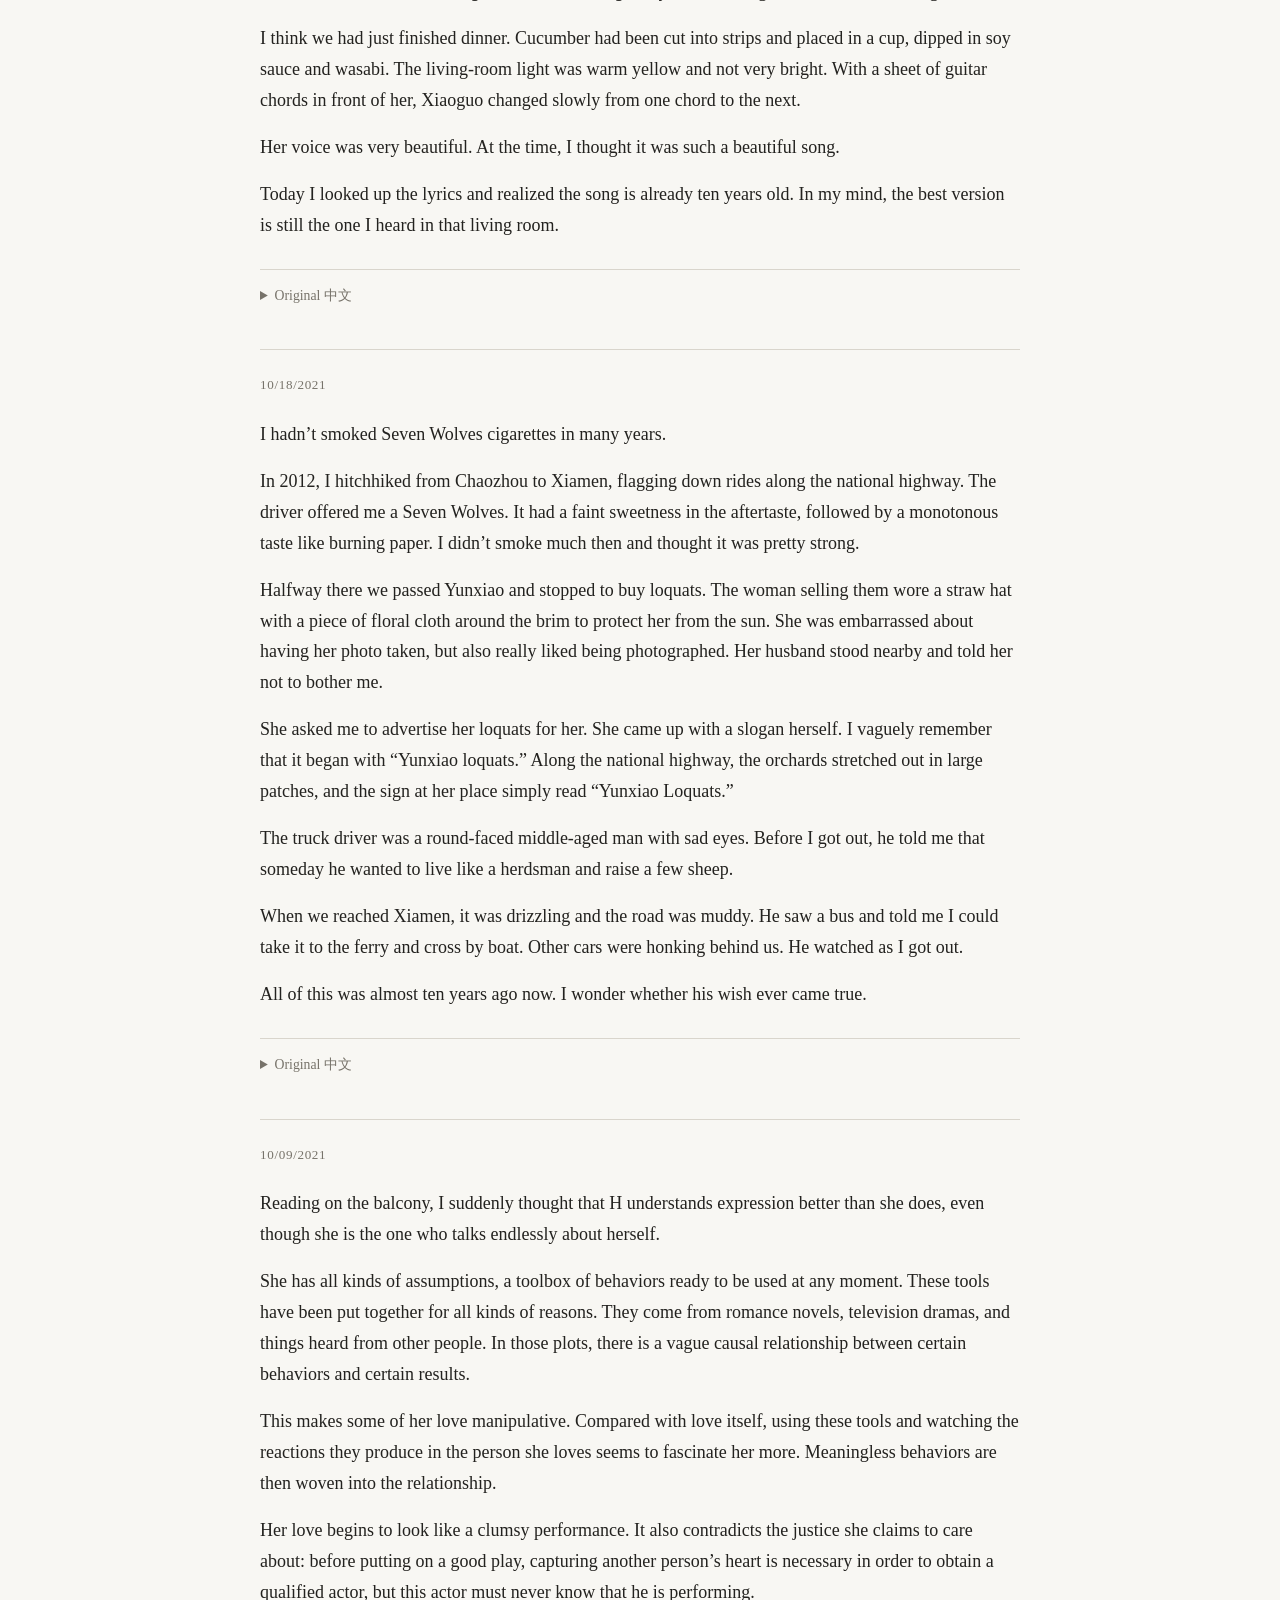
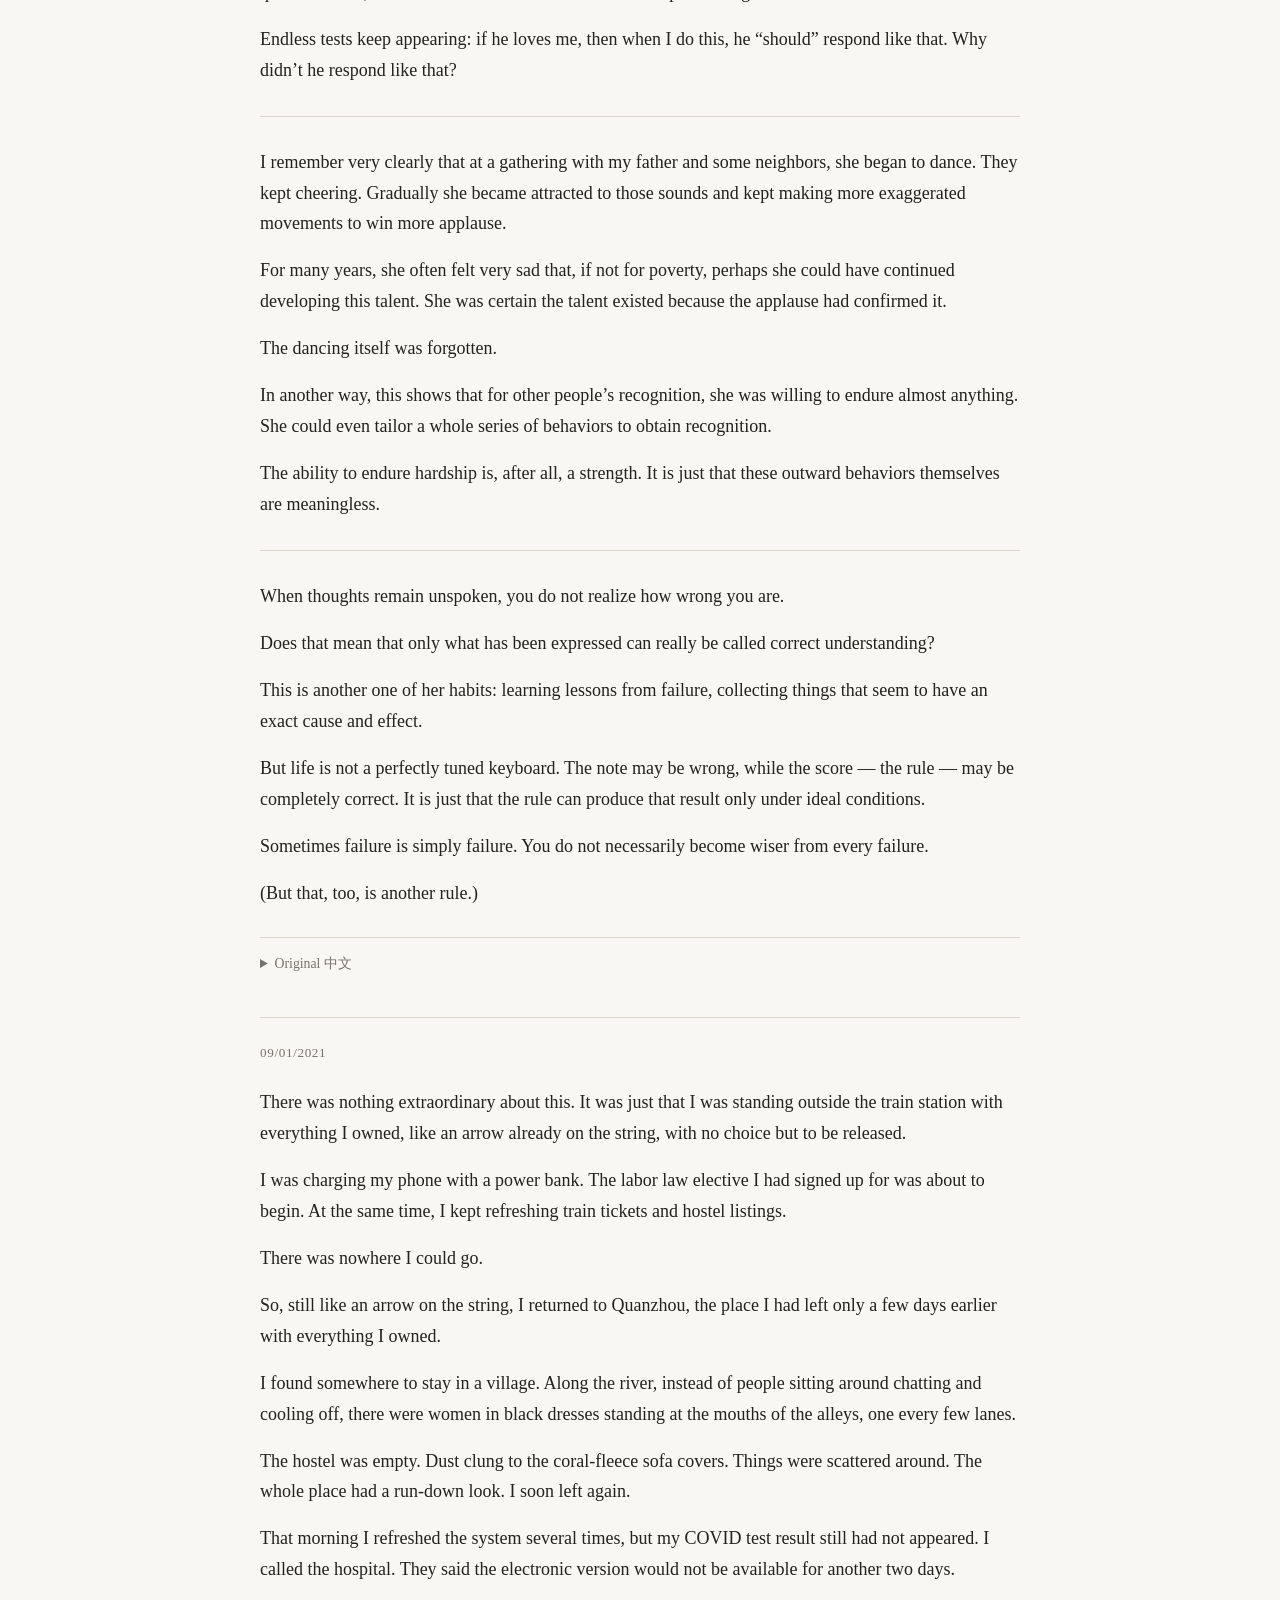
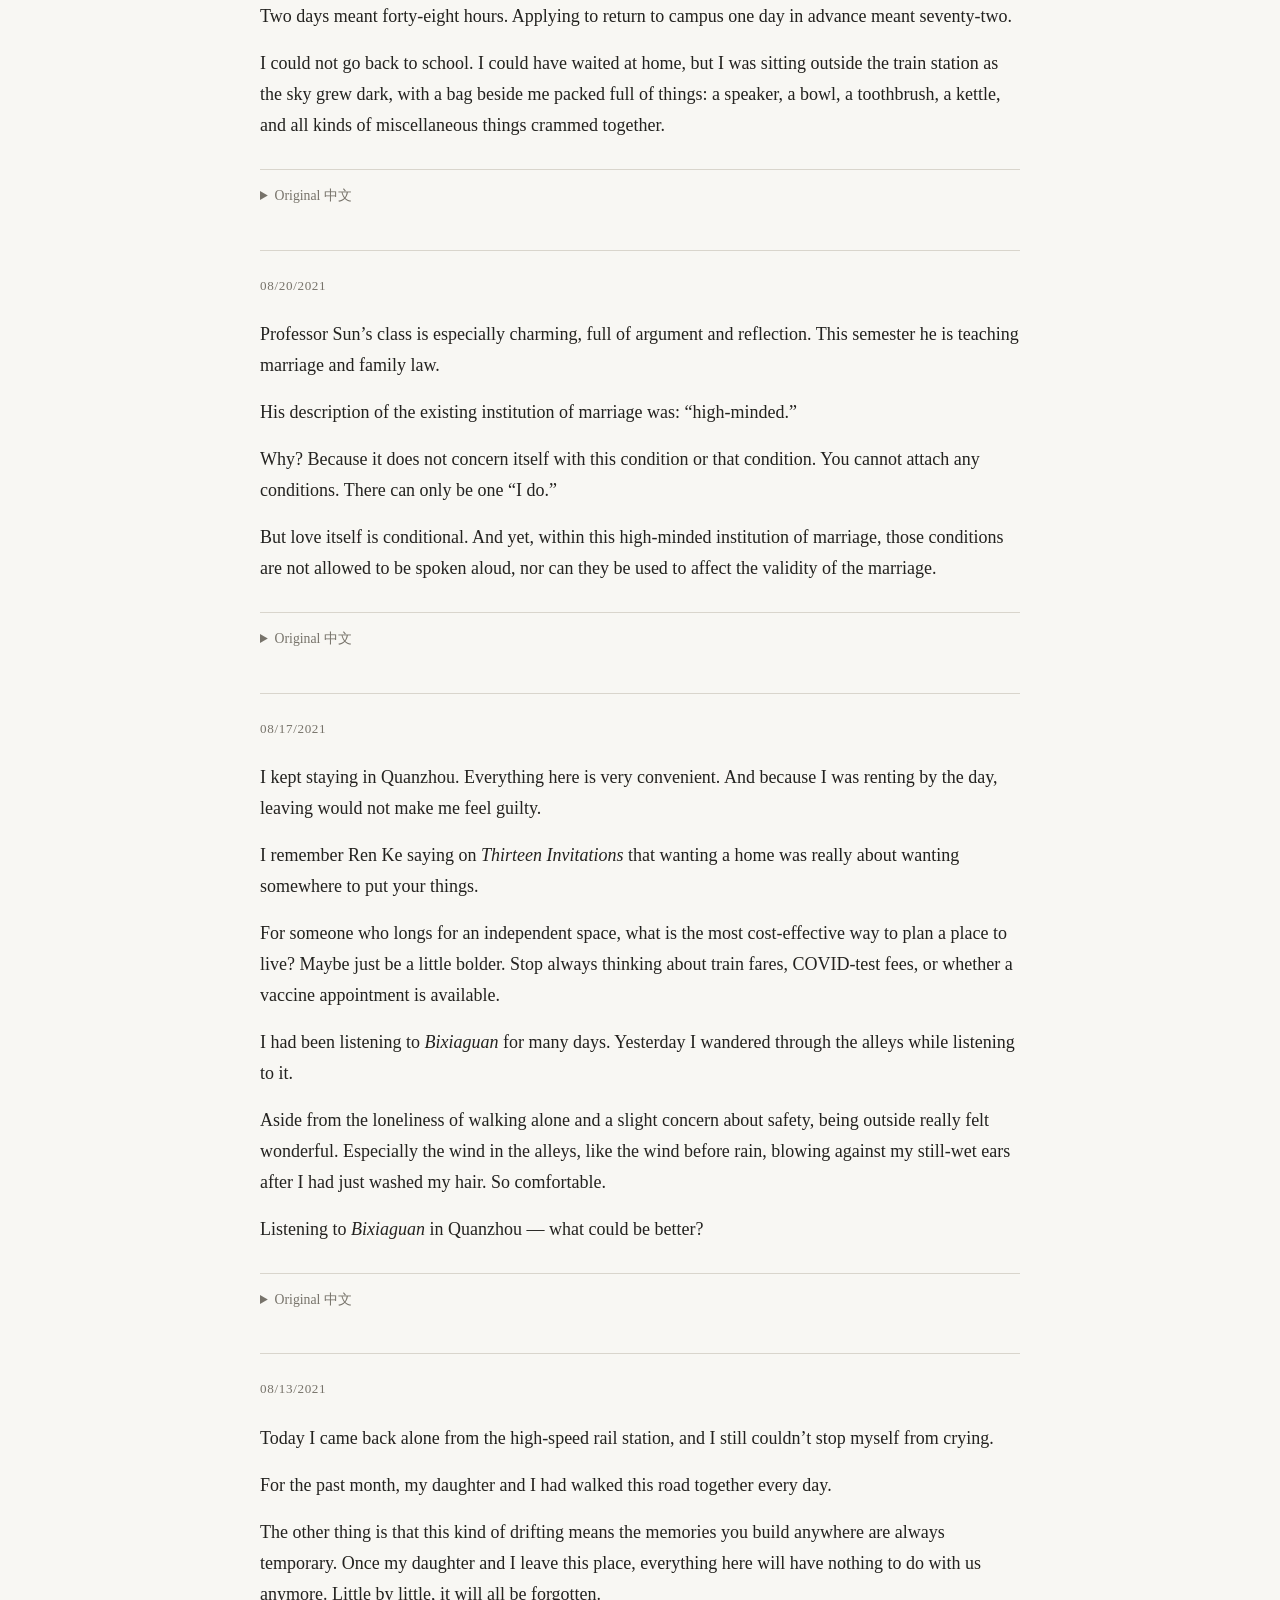
==== commit eba17697: "Improve search metadata for law-school-days.html" ====
--- a/law-school-days.html
+++ b/law-school-days.html
@@ -3,8 +3,13 @@
 <head>
   <meta charset="utf-8" />
   <meta name="viewport" content="width=device-width, initial-scale=1" />
-  <meta name="description" content="Law School Days — dated fragments and notes by Junyan Zhong." />
+  <meta name="author" content="Junyan Zhong" />
+  <meta name="description" content="Law School Days by Junyan Zhong — translated notes from law school and the years around it." />
   <title>Law School Days · Junyan Zhong</title>
+  <link rel="canonical" href="https://junyan-zhong.github.io/law-school-days.html" />
+  <meta property="og:site_name" content="Junyan Zhong" />
+  <meta property="og:type" content="website" />
+  <meta property="og:url" content="https://junyan-zhong.github.io/law-school-days.html" />
   <link rel="stylesheet" href="styles.css" />
 </head>
 <body>
--- a/styles.css
+++ b/styles.css
@@ -326,3 +326,47 @@
     margin-bottom: 32px;
   }
 }
+
+
+/* Selected writing audio page */
+.audio-page .lede {
+  margin-bottom: 36px;
+}
+
+.audio-essay {
+  border-top: 1px solid var(--rule);
+  padding-top: 28px;
+  margin-top: 36px;
+}
+
+.audio-essay:first-of-type {
+  margin-top: 0;
+}
+
+.audio-essay h2 {
+  margin-bottom: 10px;
+}
+
+.audio-essay h2 a {
+  color: var(--text);
+  text-decoration: none;
+}
+
+.audio-essay h2 a:hover {
+  text-decoration: underline;
+}
+
+.audio-essay audio,
+.audio-reader audio {
+  display: block;
+  width: 100%;
+  max-width: 620px;
+  margin-top: 16px;
+}
+
+@media (max-width: 700px) {
+  .audio-essay {
+    margin-top: 30px;
+    padding-top: 22px;
+  }
+}
